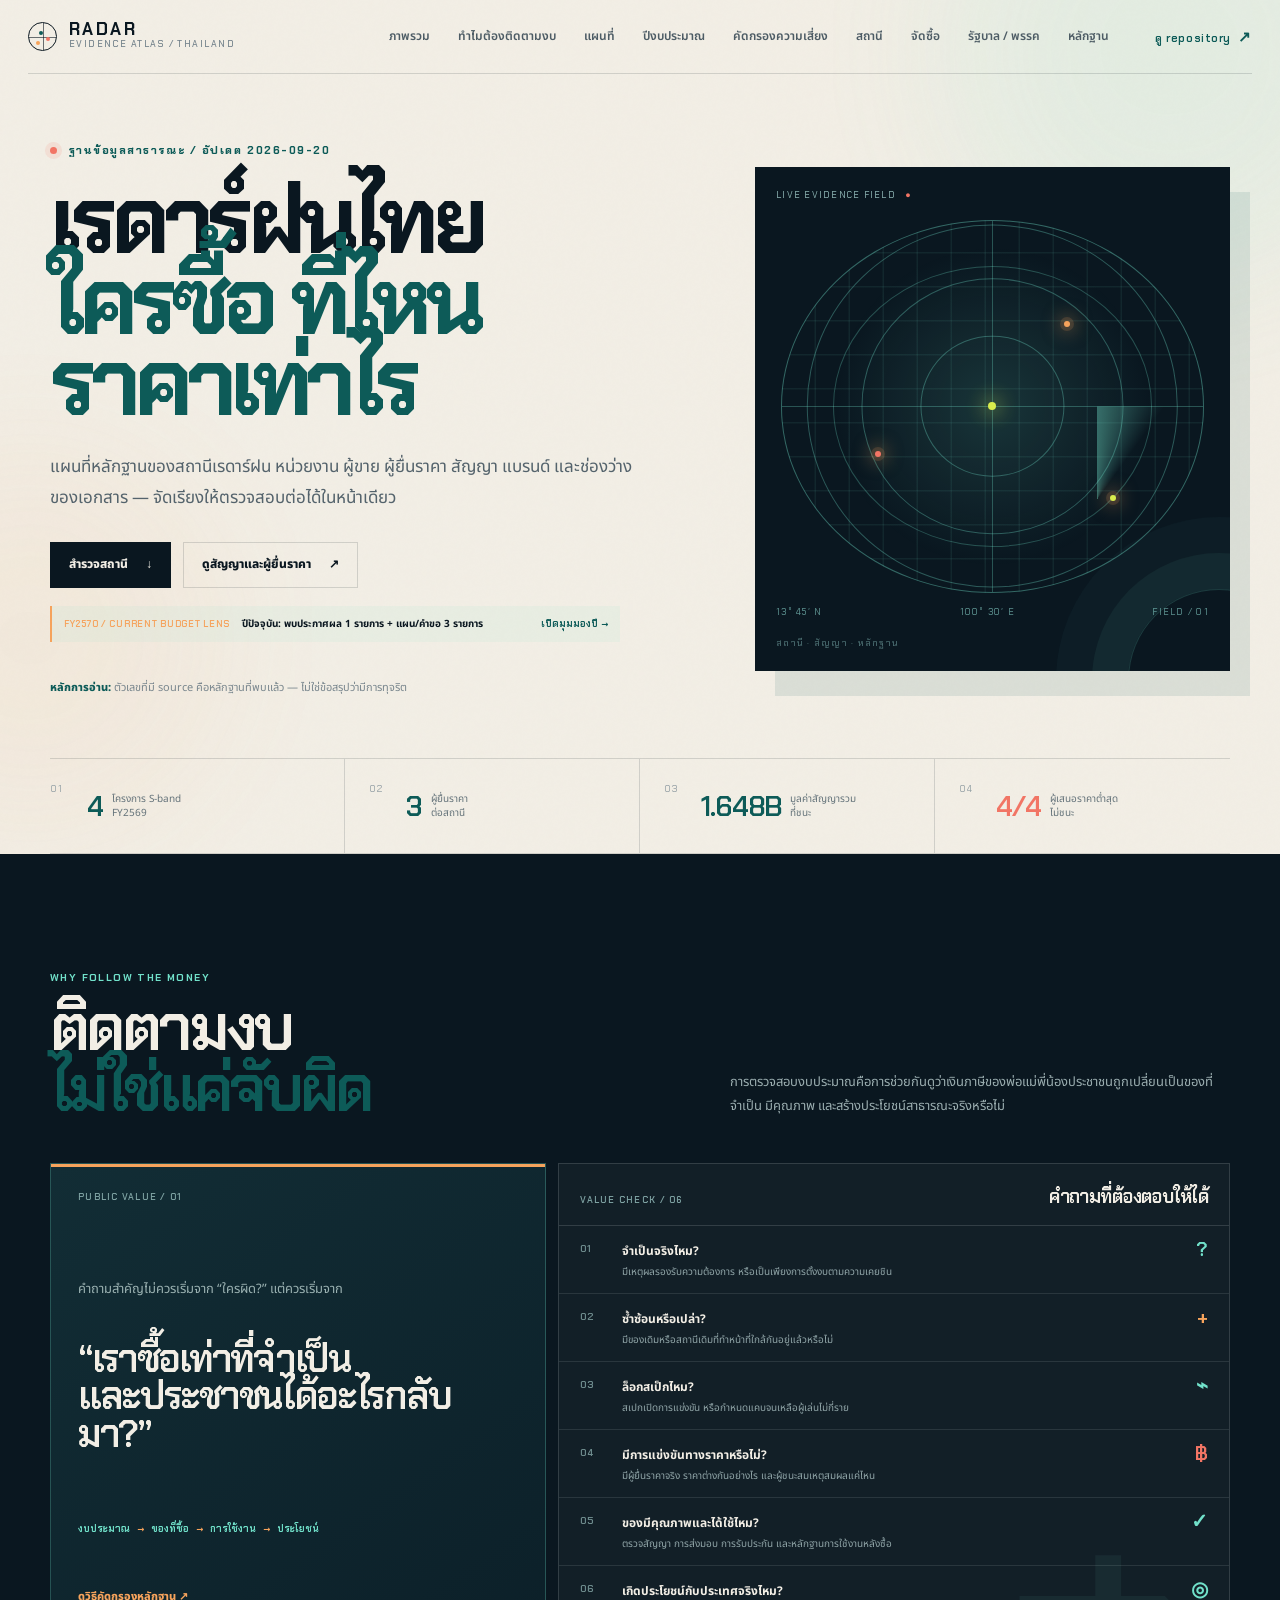
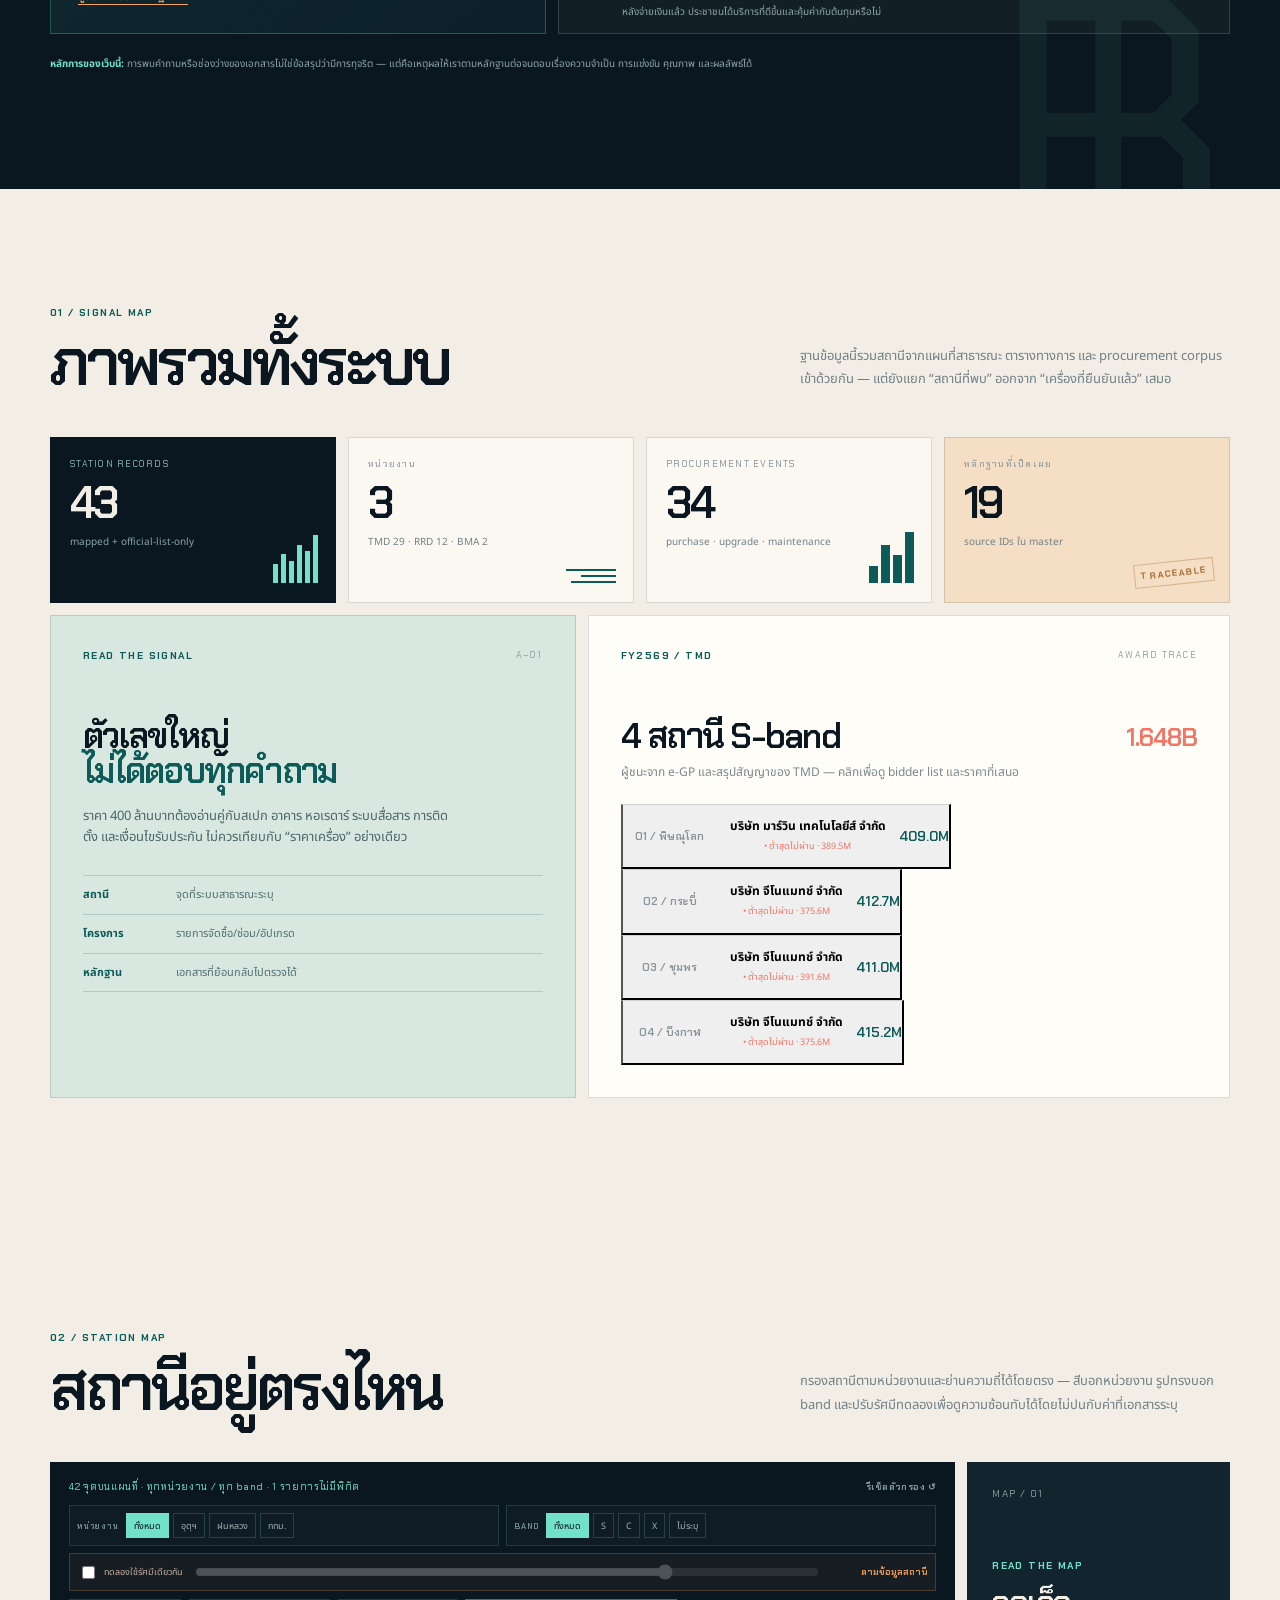
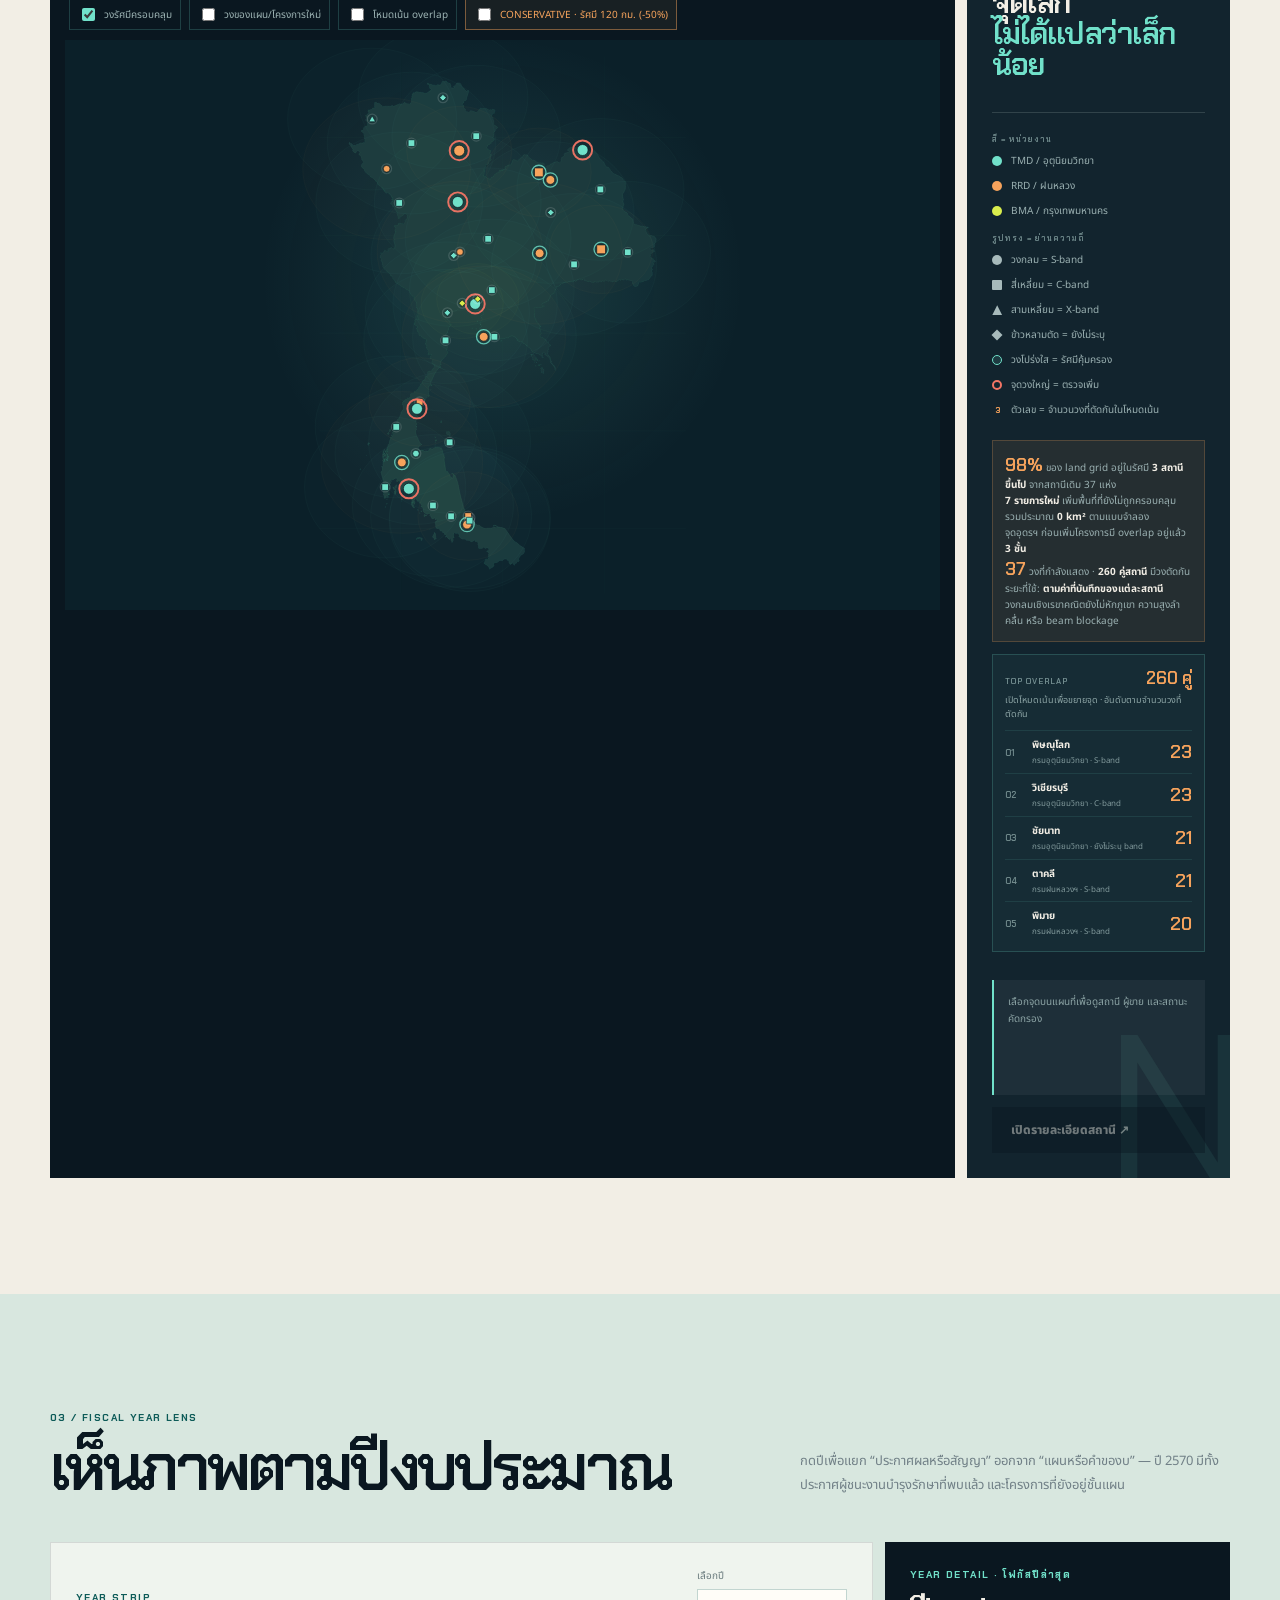
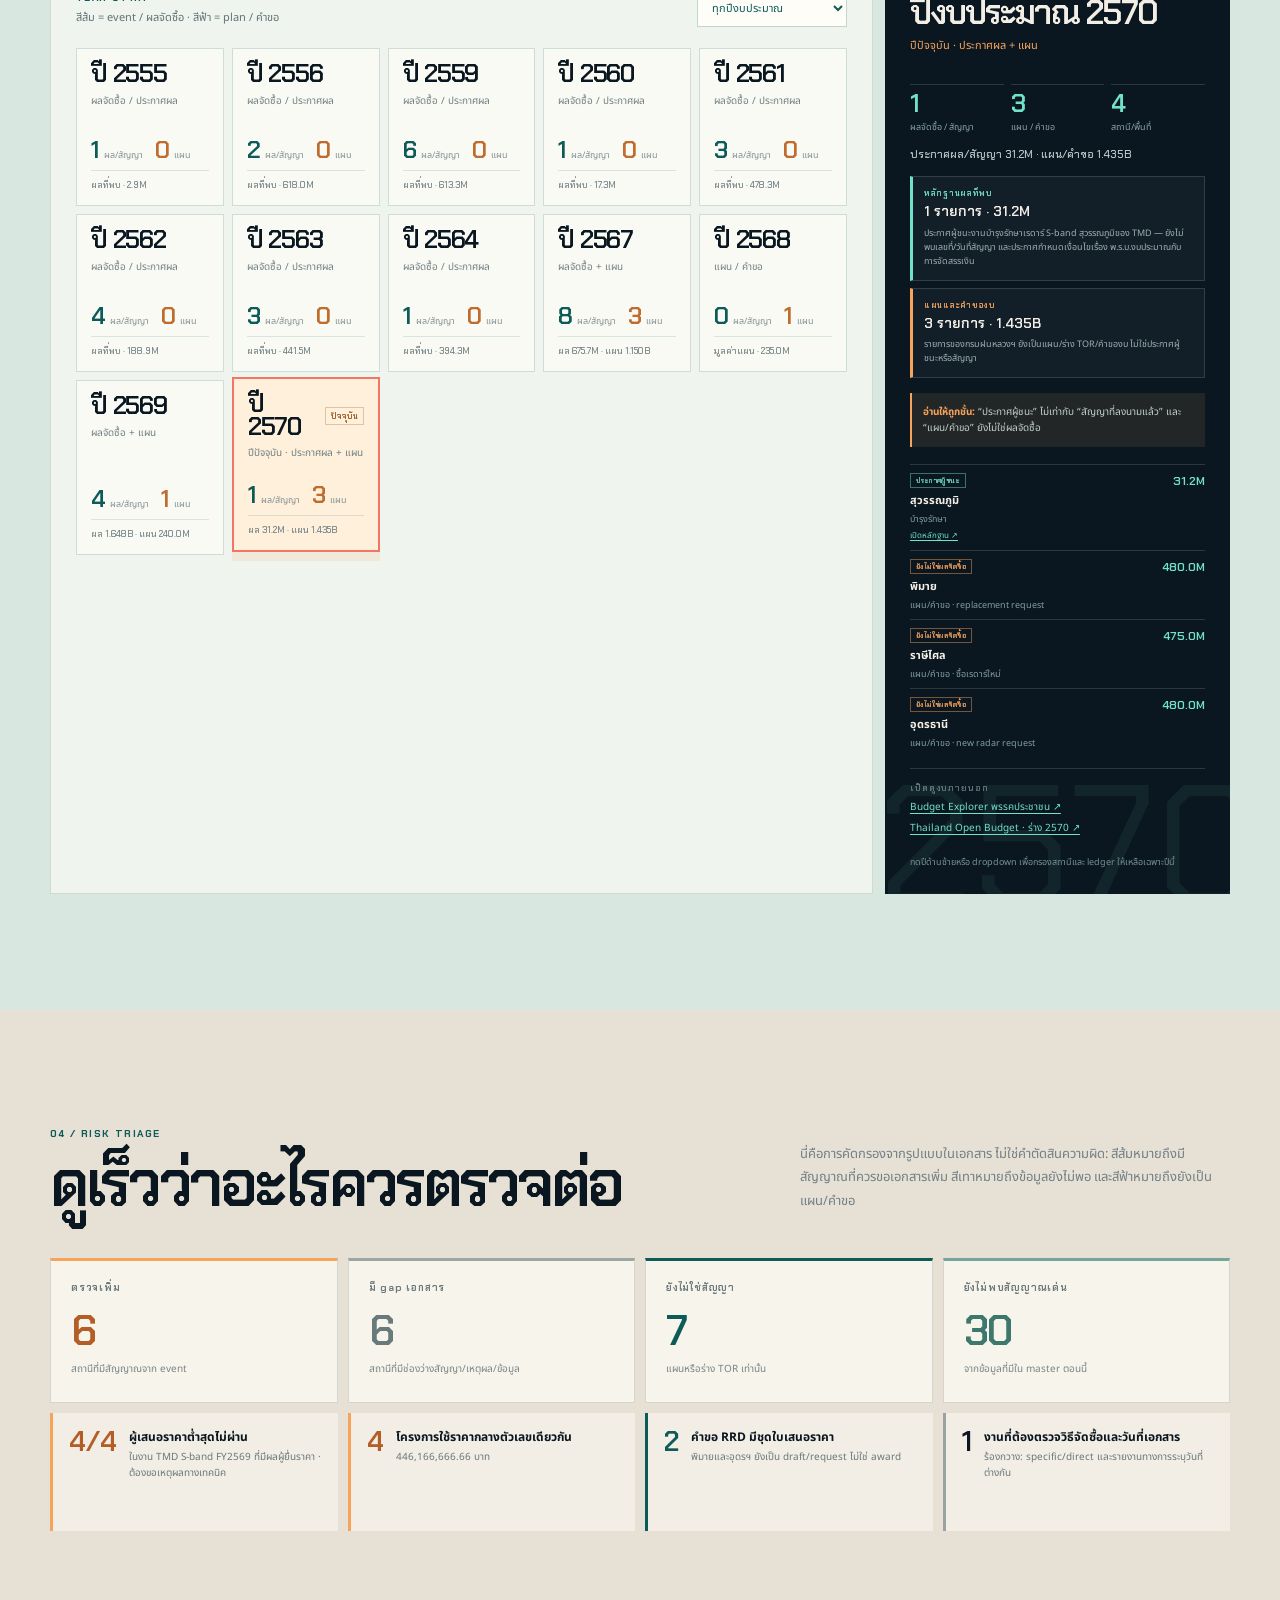
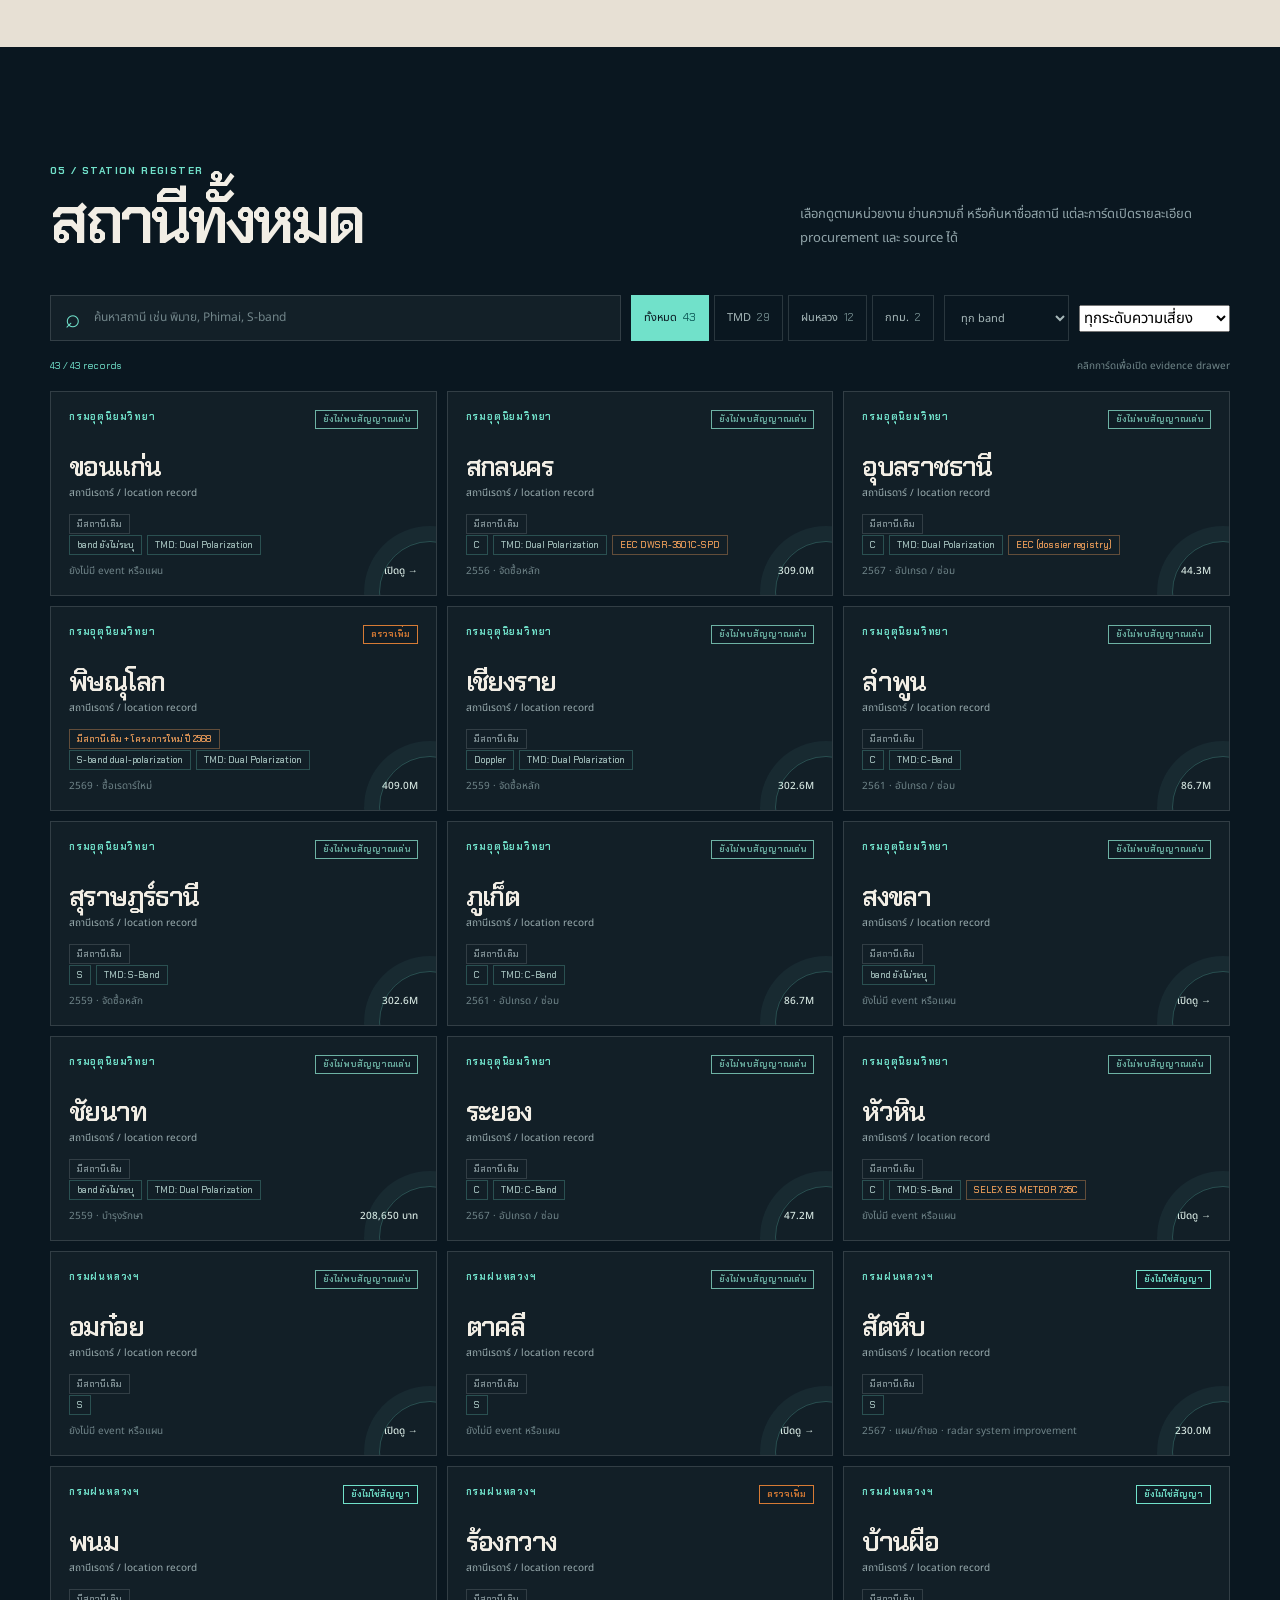
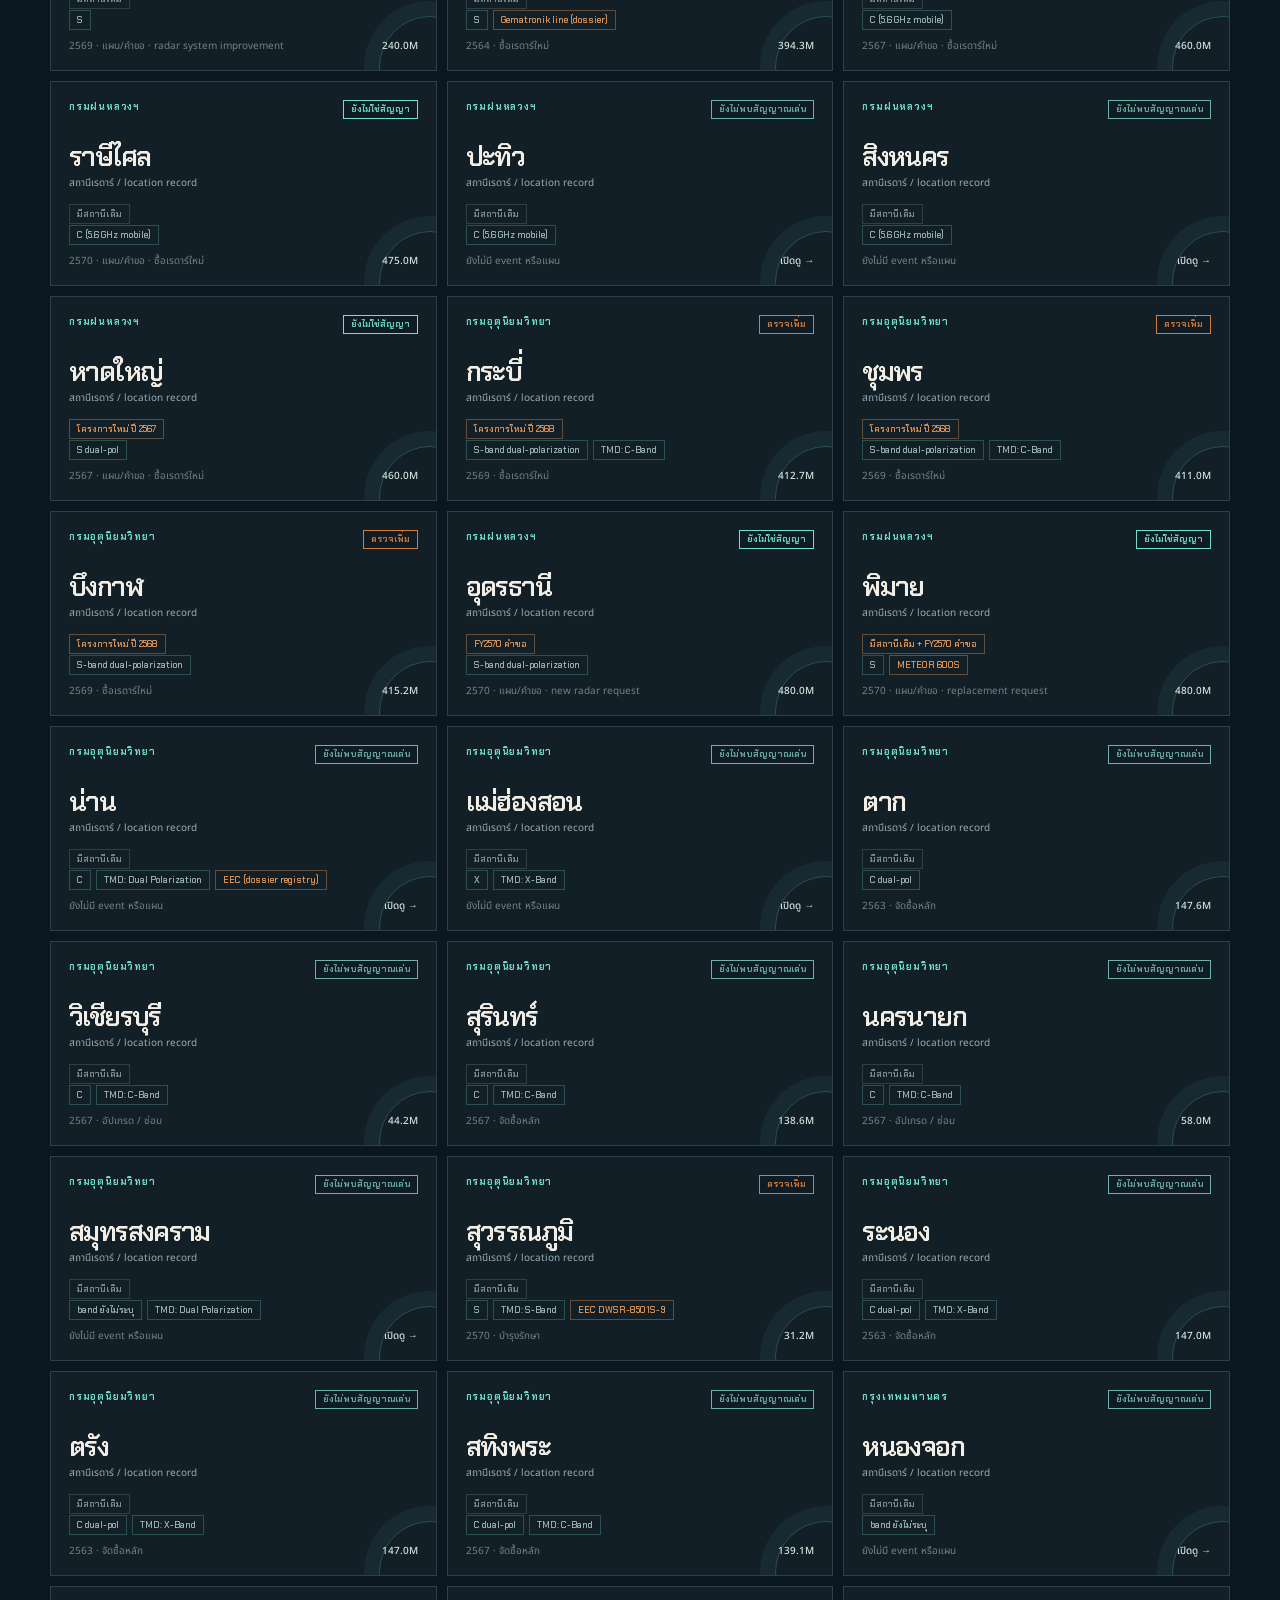
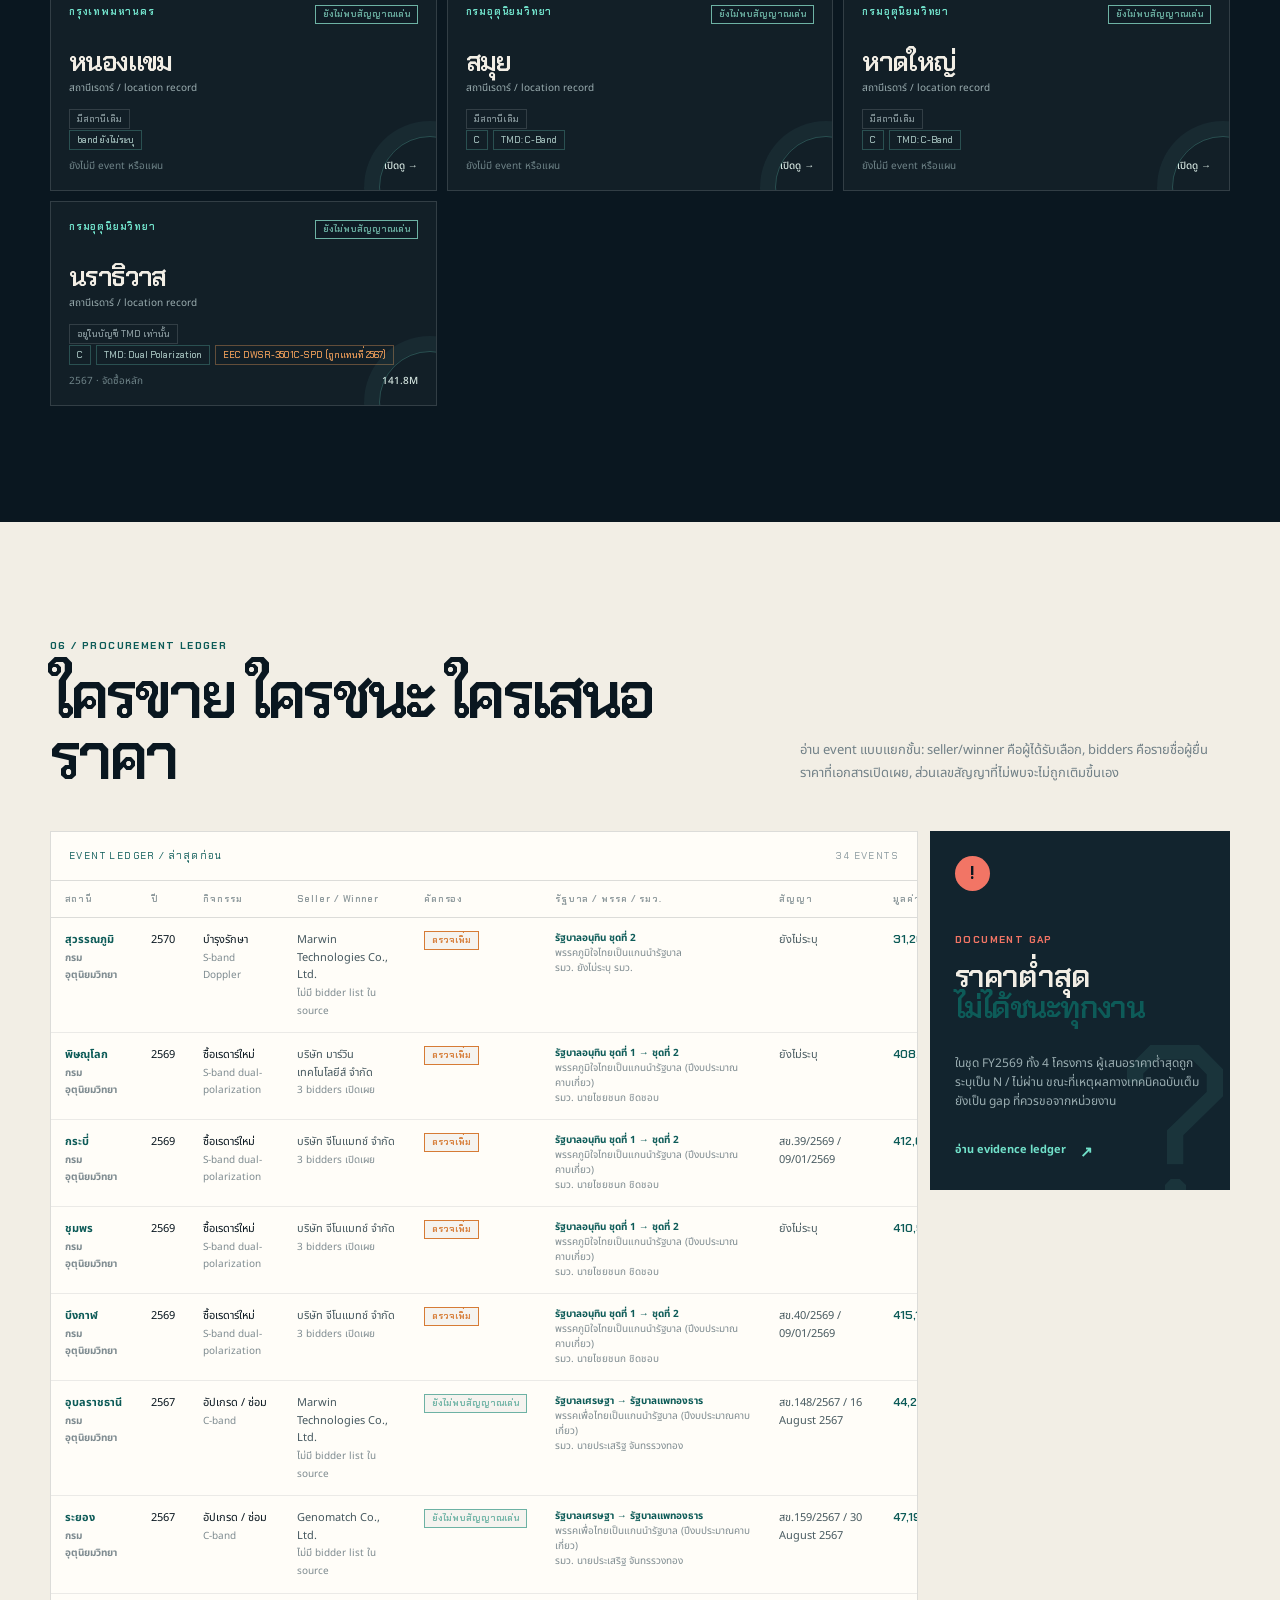
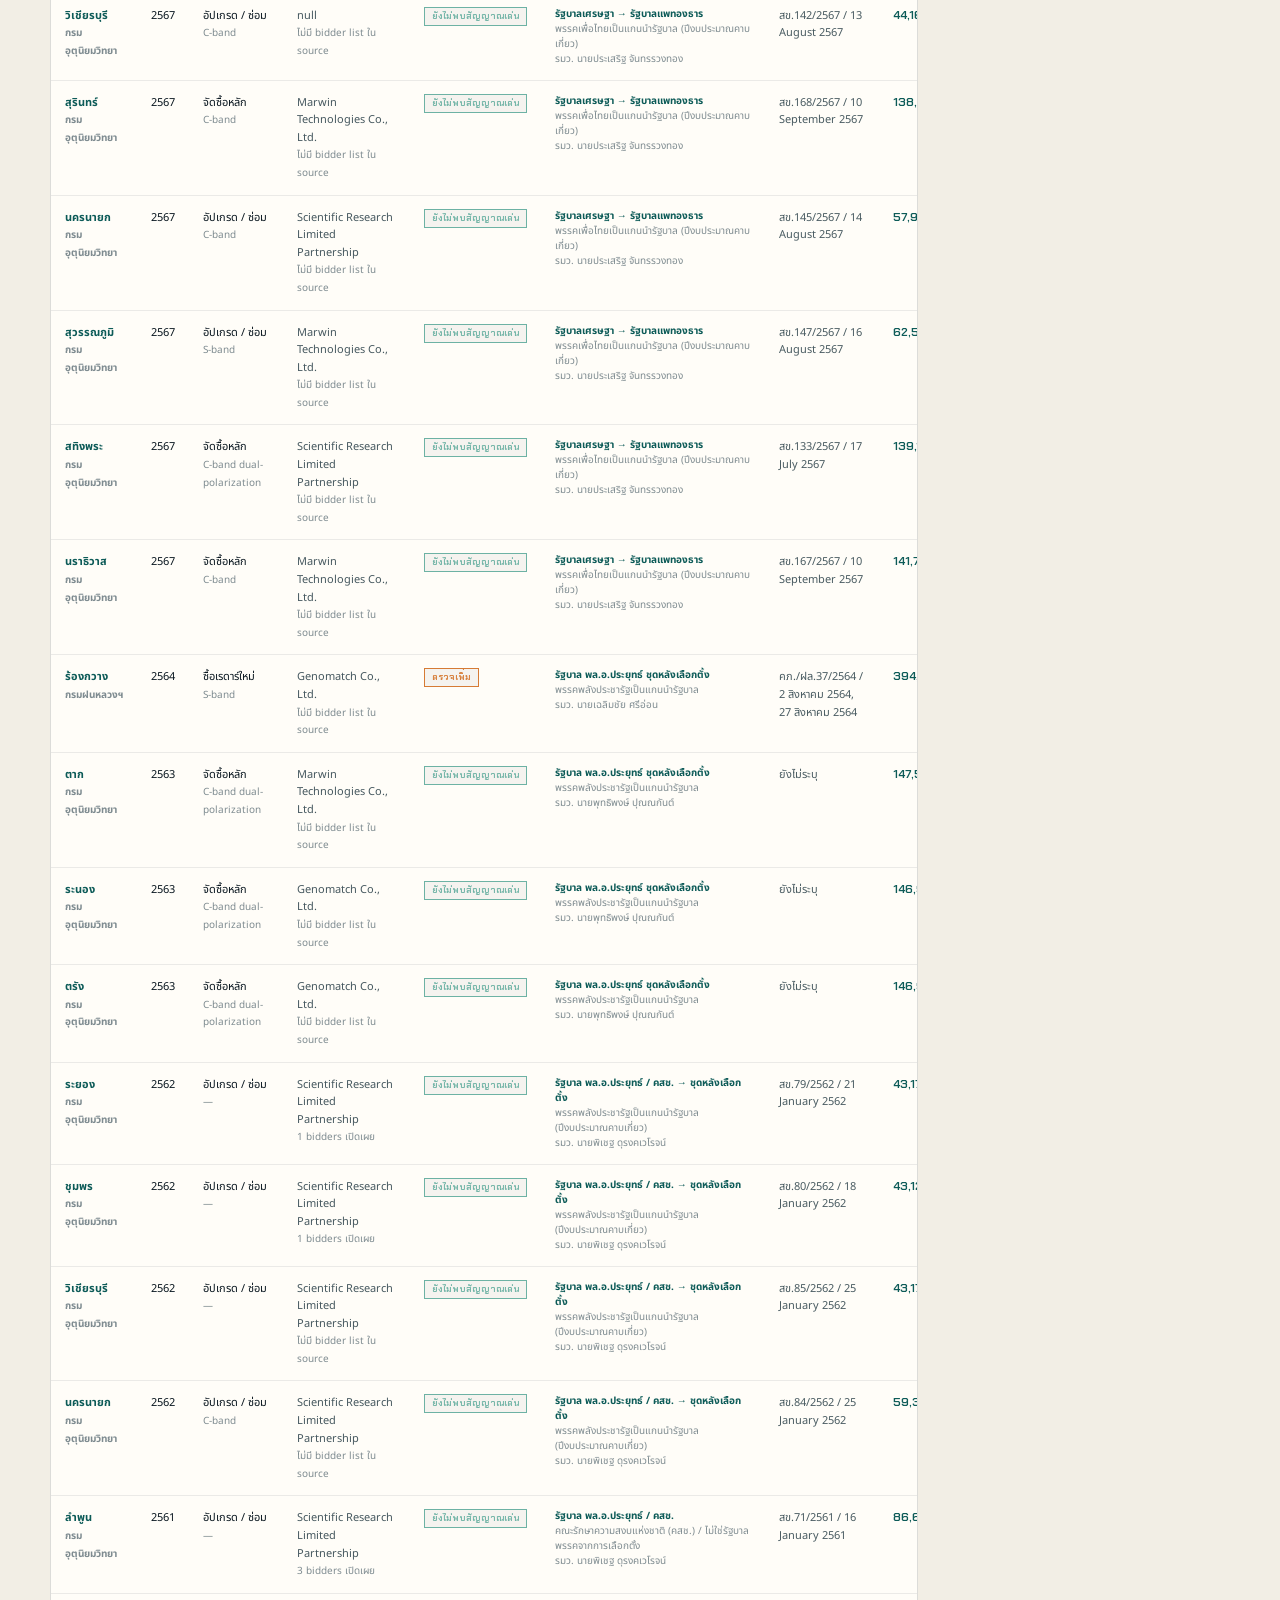
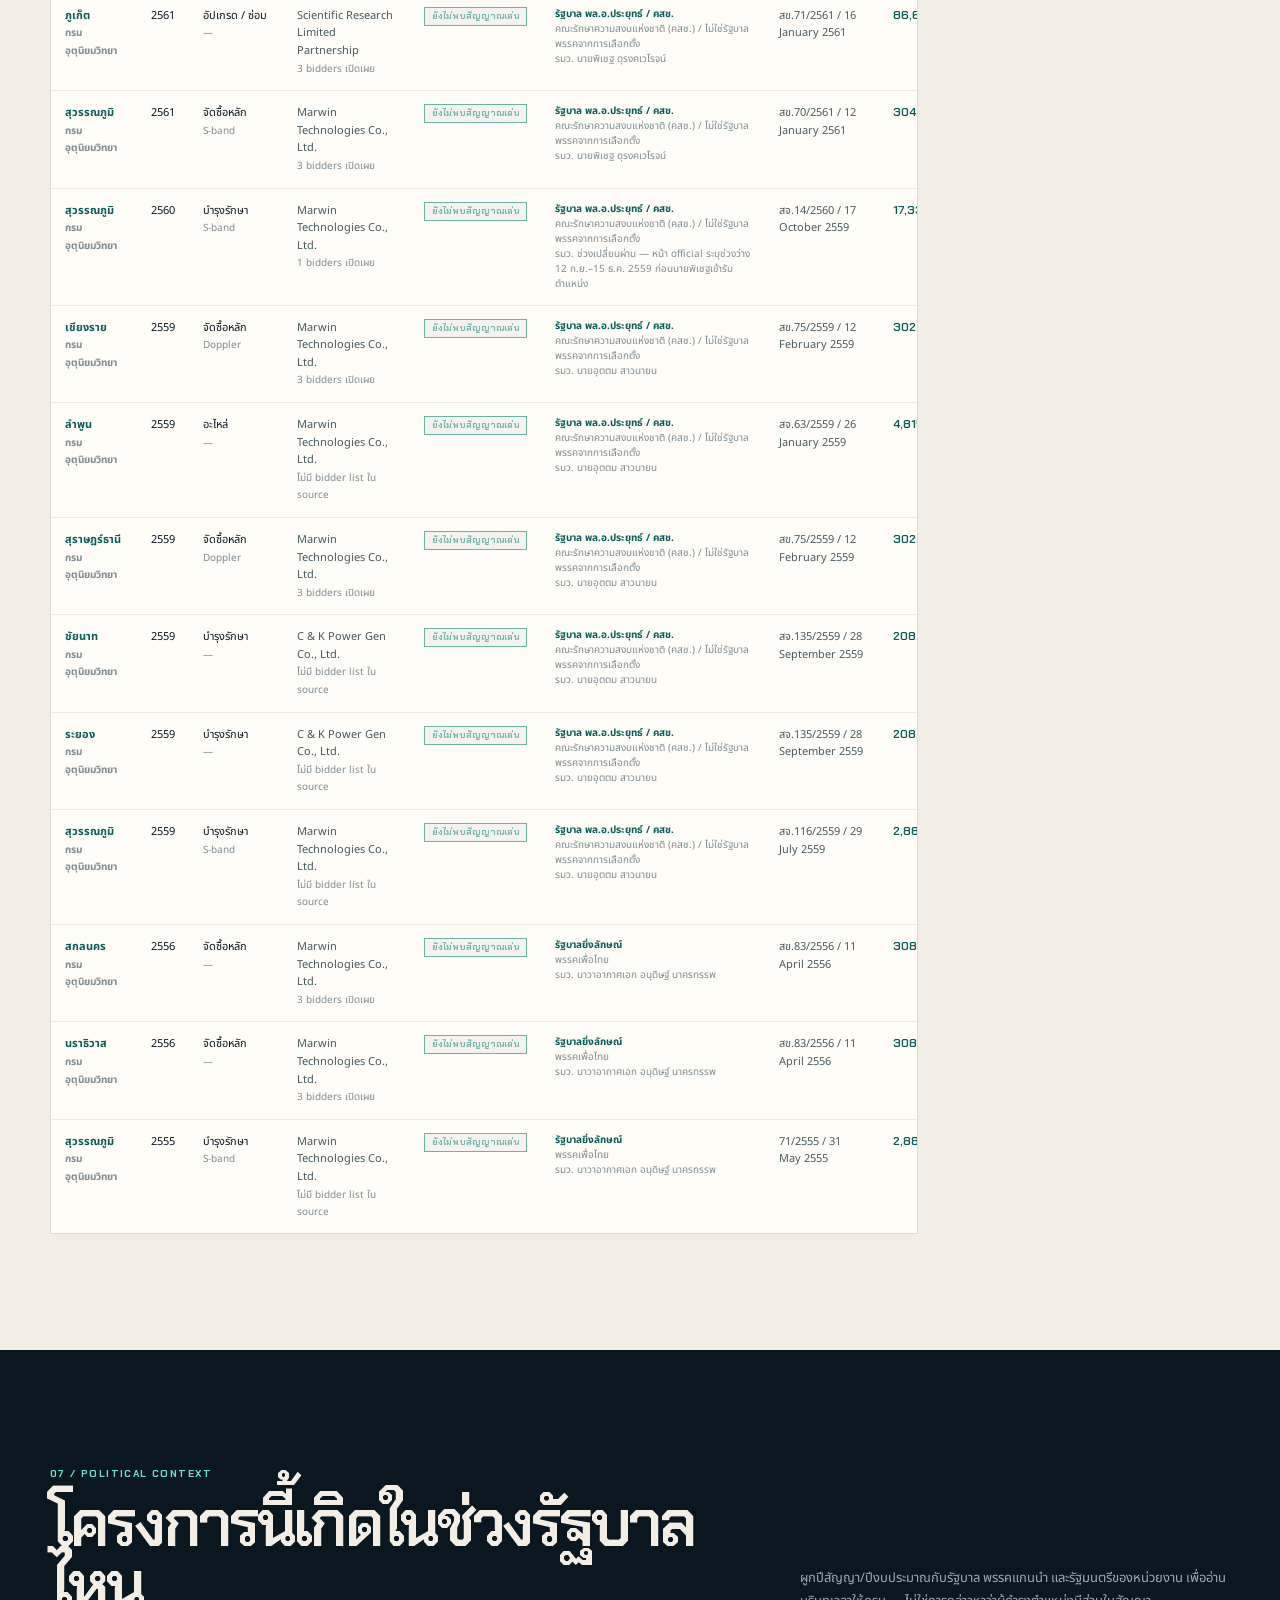
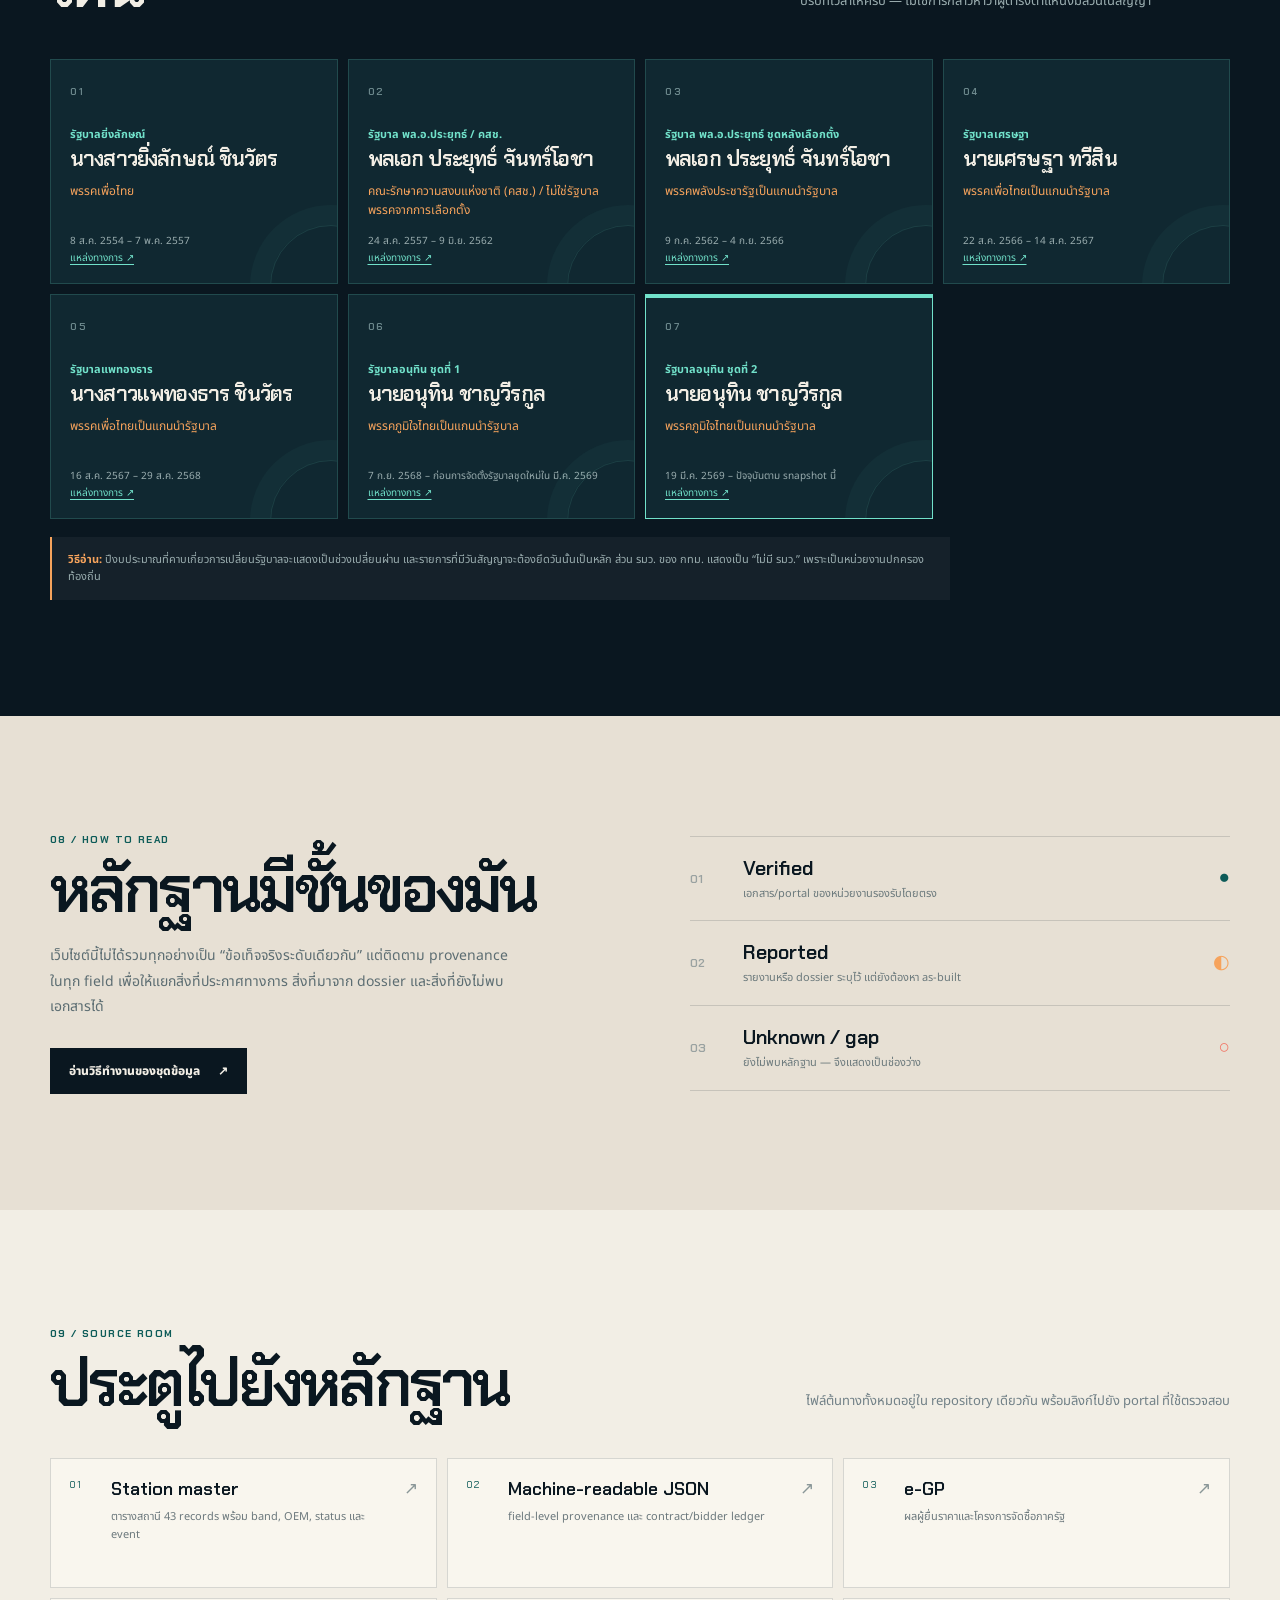
==== index.html @ 0278e56d "Explain the public value of budget oversight" ====
<!doctype html>
<html lang="th">
  <head>
    <meta charset="utf-8" />
    <meta name="viewport" content="width=device-width, initial-scale=1" />
    <meta name="theme-color" content="#08141d" />
    <meta name="description" content="Radar Evidence Atlas — ฐานข้อมูลสถานีเรดาร์ฝนของไทย แยกสถานี โครงการ ผู้ยื่นราคา ผู้ชนะ เลขสัญญา และแหล่งหลักฐาน" />
    <title>เรดาร์ฝนไทย / Evidence Atlas</title>
    <link rel="preconnect" href="https://fonts.googleapis.com" />
    <link rel="preconnect" href="https://fonts.gstatic.com" crossorigin />
    <link href="https://fonts.googleapis.com/css2?family=Chakra+Petch:wght@400;500;600;700&family=Noto+Sans+Thai:wght@400;500;600;700;800&display=swap" rel="stylesheet" />
    <link rel="stylesheet" href="site/style.css?v=why-budget-20260920-1" />
  </head>
  <body>
    <div class="ambient ambient-one" aria-hidden="true"></div>
    <div class="ambient ambient-two" aria-hidden="true"></div>
    <div class="grain" aria-hidden="true"></div>

    <header class="site-header">
      <a class="brand" href="#top" aria-label="กลับไปด้านบน">
        <span class="brand-mark" aria-hidden="true"><i></i><i></i><i></i></span>
        <span><b>RADAR</b><small>EVIDENCE ATLAS / THAILAND</small></span>
      </a>
      <nav class="main-nav" aria-label="เมนูหลัก">
        <a href="#overview">ภาพรวม</a>
        <a href="#why-budget">ทำไมต้องติดตามงบ</a>
        <a href="#map">แผนที่</a>
        <a href="#years">ปีงบประมาณ</a>
        <a href="#triage">คัดกรองความเสี่ยง</a>
        <a href="#stations">สถานี</a>
        <a href="#procurement">จัดซื้อ</a>
        <a href="#politics">รัฐบาล / พรรค</a>
        <a href="#sources">หลักฐาน</a>
      </nav>
      <a class="header-link" href="https://github.com/luengnat/radar" target="_blank" rel="noreferrer">ดู repository <span>↗</span></a>
    </header>

    <main id="top">
      <section class="hero shell">
        <div class="hero-copy reveal">
          <p class="kicker"><span class="pulse-dot"></span> ฐานข้อมูลสาธารณะ / อัปเดต <span id="generated-date">—</span></p>
          <h1>เรดาร์ฝนไทย<br /><em>ใครซื้อ ที่ไหน ราคาเท่าไร</em></h1>
          <p class="hero-lede">แผนที่หลักฐานของสถานีเรดาร์ฝน หน่วยงาน ผู้ขาย ผู้ยื่นราคา สัญญา แบรนด์ และช่องว่างของเอกสาร — จัดเรียงให้ตรวจสอบต่อได้ในหน้าเดียว</p>
          <div class="hero-actions">
            <a class="button button-primary" href="#stations">สำรวจสถานี <span>↓</span></a>
            <a class="button button-quiet" href="#procurement">ดูสัญญาและผู้ยื่นราคา <span>↗</span></a>
          </div>
          <a class="hero-current-year" href="#years"><span>FY2570 / CURRENT BUDGET LENS</span><b id="hero-current-year-title">ปีปัจจุบัน: พบประกาศผล + แผน/คำขอ</b><i>เปิดมุมมองปี →</i></a>
          <p class="hero-note"><span>หลักการอ่าน:</span> ตัวเลขที่มี source คือหลักฐานที่พบแล้ว — ไม่ใช่ข้อสรุปว่ามีการทุจริต</p>
        </div>

        <div class="hero-scope reveal" aria-label="ภาพจำลองจอเรดาร์">
          <div class="scope-label scope-label-top">LIVE EVIDENCE FIELD <span>●</span></div>
          <div class="scope">
            <div class="scope-crosshair"></div>
            <div class="scope-ring ring-1"></div>
            <div class="scope-ring ring-2"></div>
            <div class="scope-ring ring-3"></div>
            <div class="scope-sweep"></div>
            <div class="scope-blip blip-a"></div>
            <div class="scope-blip blip-b"></div>
            <div class="scope-blip blip-c"></div>
            <div class="scope-core"></div>
          </div>
          <div class="scope-meta"><span>13° 45′ N</span><span>100° 30′ E</span><span>FIELD / 01</span></div>
          <div class="scope-label scope-label-bottom">สถานี · สัญญา · หลักฐาน</div>
        </div>
      </section>

      <section class="signal-strip shell" aria-label="สัญญาณสำคัญ">
        <div class="signal-item"><span class="signal-index">01</span><strong>4</strong><span>โครงการ S-band<br />FY2569</span></div>
        <div class="signal-item"><span class="signal-index">02</span><strong>3</strong><span>ผู้ยื่นราคา<br />ต่อสถานี</span></div>
        <div class="signal-item"><span class="signal-index">03</span><strong>1.648B</strong><span>มูลค่าสัญญารวม<br />ที่ชนะ</span></div>
        <div class="signal-item signal-alert"><span class="signal-index">04</span><strong>4/4</strong><span>ผู้เสนอราคาต่ำสุด<br />ไม่ชนะ</span></div>
      </section>

      <section id="why-budget" class="section why-budget-section">
        <div class="shell">
          <div class="section-heading why-budget-heading reveal">
            <div><p class="eyebrow">WHY FOLLOW THE MONEY</p><h2>ติดตามงบ<br /><em>ไม่ใช่แค่จับผิด</em></h2></div>
            <p class="section-intro">การตรวจสอบงบประมาณคือการช่วยกันดูว่าเงินภาษีของพ่อแม่พี่น้องประชาชนถูกเปลี่ยนเป็นของที่จำเป็น มีคุณภาพ และสร้างประโยชน์สาธารณะจริงหรือไม่</p>
          </div>
          <div class="why-budget-grid">
            <article class="why-budget-statement reveal">
              <div class="why-budget-mark">PUBLIC VALUE / 01</div>
              <p>คำถามสำคัญไม่ควรเริ่มจาก “ใครผิด?” แต่ควรเริ่มจาก</p>
              <strong>“เราซื้อเท่าที่จำเป็น<br />และประชาชนได้อะไรกลับมา?”</strong>
              <div class="why-budget-route" aria-label="เส้นทางการตรวจสอบ"><span>งบประมาณ</span><i>→</i><span>ของที่ซื้อ</span><i>→</i><span>การใช้งาน</span><i>→</i><span>ประโยชน์</span></div>
              <a class="why-budget-link" href="#triage">ดูวิธีคัดกรองหลักฐาน ↗</a>
            </article>
            <div class="why-budget-checks reveal">
              <div class="why-budget-checks-head"><span>VALUE CHECK / 06</span><b>คำถามที่ต้องตอบให้ได้</b></div>
              <div class="why-budget-check"><i>01</i><div><b>จำเป็นจริงไหม?</b><p>มีเหตุผลรองรับความต้องการ หรือเป็นเพียงการตั้งงบตามความเคยชิน</p></div><span>?</span></div>
              <div class="why-budget-check"><i>02</i><div><b>ซ้ำซ้อนหรือเปล่า?</b><p>มีของเดิมหรือสถานีเดิมที่ทำหน้าที่ใกล้กันอยู่แล้วหรือไม่</p></div><span>+</span></div>
              <div class="why-budget-check"><i>03</i><div><b>ล็อกสเป็กไหม?</b><p>สเปกเปิดการแข่งขัน หรือกำหนดแคบจนเหลือผู้เล่นไม่กี่ราย</p></div><span>⌁</span></div>
              <div class="why-budget-check"><i>04</i><div><b>มีการแข่งขันทางราคาหรือไม่?</b><p>มีผู้ยื่นราคาจริง ราคาต่างกันอย่างไร และผู้ชนะสมเหตุสมผลแค่ไหน</p></div><span>฿</span></div>
              <div class="why-budget-check"><i>05</i><div><b>ของมีคุณภาพและได้ใช้ไหม?</b><p>ตรวจสัญญา การส่งมอบ การรับประกัน และหลักฐานการใช้งานหลังซื้อ</p></div><span>✓</span></div>
              <div class="why-budget-check"><i>06</i><div><b>เกิดประโยชน์กับประเทศจริงไหม?</b><p>หลังจ่ายเงินแล้ว ประชาชนได้บริการที่ดีขึ้นและคุ้มค่ากับต้นทุนหรือไม่</p></div><span>◎</span></div>
            </div>
          </div>
          <p class="why-budget-footnote"><strong>หลักการของเว็บนี้:</strong> การพบคำถามหรือช่องว่างของเอกสารไม่ใช่ข้อสรุปว่ามีการทุจริต — แต่คือเหตุผลให้เราตามหลักฐานต่อจนตอบเรื่องความจำเป็น การแข่งขัน คุณภาพ และผลลัพธ์ได้</p>
        </div>
      </section>

      <section id="overview" class="section shell">
        <div class="section-heading reveal">
          <div><p class="eyebrow">01 / SIGNAL MAP</p><h2>ภาพรวมทั้งระบบ</h2></div>
          <p class="section-intro">ฐานข้อมูลนี้รวมสถานีจากแผนที่สาธารณะ ตารางทางการ และ procurement corpus เข้าด้วยกัน — แต่ยังแยก “สถานีที่พบ” ออกจาก “เครื่องที่ยืนยันแล้ว” เสมอ</p>
        </div>
        <div class="stat-grid reveal" id="stat-grid">
          <article class="stat-card stat-card-accent"><span class="stat-label">station records</span><strong id="stat-stations">—</strong><small>mapped + official-list-only</small><div class="stat-spark"><i></i><i></i><i></i><i></i><i></i><i></i></div></article>
          <article class="stat-card"><span class="stat-label">หน่วยงาน</span><strong id="stat-agencies">—</strong><small id="stat-agency-detail">TMD / RRD / BMA</small><div class="stat-lines"><i></i><i></i><i></i></div></article>
          <article class="stat-card"><span class="stat-label">procurement events</span><strong id="stat-events">—</strong><small>purchase · upgrade · maintenance</small><div class="stat-bars"><i></i><i></i><i></i><i></i></div></article>
          <article class="stat-card stat-card-warm"><span class="stat-label">หลักฐานที่เปิดเผย</span><strong id="stat-sources">—</strong><small>source IDs ใน master</small><div class="stat-stamp">TRACEABLE</div></article>
        </div>

        <div class="overview-grid">
          <article class="brief-panel reveal">
            <div class="panel-top"><span class="eyebrow">READ THE SIGNAL</span><span class="panel-code">A–01</span></div>
            <h3>ตัวเลขใหญ่<br /><em>ไม่ได้ตอบทุกคำถาม</em></h3>
            <p>ราคา 400 ล้านบาทต้องอ่านคู่กับสเปก อาคาร หอเรดาร์ ระบบสื่อสาร การติดตั้ง และเงื่อนไขรับประกัน ไม่ควรเทียบกับ “ราคาเครื่อง” อย่างเดียว</p>
            <div class="brief-list">
              <div><b>สถานี</b><span>จุดที่ระบบสาธารณะระบุ</span></div>
              <div><b>โครงการ</b><span>รายการจัดซื้อ/ซ่อม/อัปเกรด</span></div>
              <div><b>หลักฐาน</b><span>เอกสารที่ย้อนกลับไปตรวจได้</span></div>
            </div>
          </article>
          <article class="award-panel reveal">
            <div class="panel-top"><span class="eyebrow">FY2569 / TMD</span><span class="panel-code">AWARD TRACE</span></div>
            <div class="award-head"><h3>4 สถานี S-band</h3><span class="award-total" id="award-total">—</span></div>
            <p class="muted">ผู้ชนะจาก e-GP และสรุปสัญญาของ TMD — คลิกเพื่อดู bidder list และราคาที่เสนอ</p>
            <div class="award-list" id="award-list"><div class="loading-line"></div><div class="loading-line short"></div><div class="loading-line"></div></div>
          </article>
        </div>
      </section>

      <section id="map" class="section map-section">
        <div class="shell">
          <div class="section-heading reveal">
            <div><p class="eyebrow">02 / STATION MAP</p><h2>สถานีอยู่ตรงไหน</h2></div>
            <p class="section-intro">กรองสถานีตามหน่วยงานและย่านความถี่ได้โดยตรง — สีบอกหน่วยงาน รูปทรงบอก band และปรับรัศมีทดลองเพื่อดูความซ้อนทับได้โดยไม่ปนกับค่าที่เอกสารระบุ</p>
          </div>
          <div class="map-layout">
            <div class="map-frame reveal">
              <div class="map-frame-head"><span id="map-count">กำลังวาดแผนที่…</span><button id="map-filter-reset" type="button">รีเซ็ตตัวกรอง ↺</button></div>
              <div class="map-filter-panel" aria-label="ตัวกรองแผนที่">
                <div class="map-filter-group" role="group" aria-label="กรองตามหน่วยงาน">
                  <span>หน่วยงาน</span>
                  <button class="active" type="button" data-map-agency="all" aria-pressed="true">ทั้งหมด</button>
                  <button type="button" data-map-agency="TMD" aria-pressed="false">อุตุฯ</button>
                  <button type="button" data-map-agency="RRD" aria-pressed="false">ฝนหลวง</button>
                  <button type="button" data-map-agency="BMA" aria-pressed="false">กทม.</button>
                </div>
                <div class="map-filter-group" role="group" aria-label="กรองตามย่านความถี่">
                  <span>Band</span>
                  <button class="active" type="button" data-map-band="all" aria-pressed="true">ทั้งหมด</button>
                  <button type="button" data-map-band="S" aria-pressed="false">S</button>
                  <button type="button" data-map-band="C" aria-pressed="false">C</button>
                  <button type="button" data-map-band="X" aria-pressed="false">X</button>
                  <button type="button" data-map-band="unknown" aria-pressed="false">ไม่ระบุ</button>
                </div>
                <div class="map-range-control">
                  <label class="map-range-switch"><input id="coverage-range-toggle" type="checkbox" /> ทดลองใช้รัศมีเดียวกัน</label>
                  <input id="coverage-range" type="range" min="50" max="300" step="10" value="240" disabled aria-label="กำหนดรัศมีครอบคลุมทดลอง หน่วยกิโลเมตร" />
                  <output id="coverage-range-value" for="coverage-range">ตามข้อมูลสถานี</output>
                </div>
              </div>
              <div class="map-controls" role="group" aria-label="ชั้นข้อมูลแผนที่">
                <label><input id="coverage-toggle" type="checkbox" checked /> วงรัศมีครอบคลุม</label>
                <label><input id="planned-coverage-toggle" type="checkbox" /> วงของแผน/โครงการใหม่</label>
                <label><input id="overlap-focus-toggle" type="checkbox" /> โหมดเน้น overlap</label>
                <label><input id="conservative-overlap-toggle" type="checkbox" /> CONSERVATIVE · รัศมี 120 กม. (-50%)</label>
              </div>
              <div id="station-map" class="station-map"><div class="empty-state">กำลังโหลดแผนที่…</div></div>
            </div>
            <aside class="map-aside reveal">
              <div class="map-aside-mark">MAP / 01</div>
              <p class="eyebrow">READ THE MAP</p>
              <h3>จุดเล็ก<br /><em>ไม่ได้แปลว่าเล็กน้อย</em></h3>
              <div class="map-legend">
                <p>สี = หน่วยงาน</p>
                <div><i class="legend-dot legend-tmd"></i><span>TMD / อุตุนิยมวิทยา</span></div>
                <div><i class="legend-dot legend-rrd"></i><span>RRD / ฝนหลวง</span></div>
                <div><i class="legend-dot legend-bma"></i><span>BMA / กรุงเทพมหานคร</span></div>
                <p>รูปทรง = ย่านความถี่</p>
                <div><i class="legend-band legend-band-s"></i><span>วงกลม = S-band</span></div>
                <div><i class="legend-band legend-band-c"></i><span>สี่เหลี่ยม = C-band</span></div>
                <div><i class="legend-band legend-band-x"></i><span>สามเหลี่ยม = X-band</span></div>
                <div><i class="legend-band legend-band-unknown"></i><span>ข้าวหลามตัด = ยังไม่ระบุ</span></div>
                <div><i class="legend-ring legend-coverage"></i><span>วงโปร่งใส = รัศมีคุ้มครอง</span></div>
                <div><i class="legend-ring legend-review"></i><span>จุดวงใหญ่ = ตรวจเพิ่ม</span></div>
                <div><i class="legend-overlap-count">3</i><span>ตัวเลข = จำนวนวงที่ตัดกันในโหมดเน้น</span></div>
              </div>
              <div id="coverage-brief" class="coverage-brief"><p>กำลังอ่านผล overlap…</p></div>
              <div id="overlap-ranking" class="overlap-ranking"><p>กำลังจัดอันดับสถานีที่วงตัดกัน…</p></div>
              <div id="map-selected" class="map-selected"><p>เลือกจุดบนแผนที่เพื่อดูสถานี ผู้ขาย และสถานะคัดกรอง</p></div>
              <button id="map-open-station" class="button button-dark" type="button" disabled>เปิดรายละเอียดสถานี ↗</button>
            </aside>
          </div>
        </div>
      </section>

      <section id="years" class="section year-section">
        <div class="shell">
          <div class="section-heading reveal">
            <div><p class="eyebrow">03 / FISCAL YEAR LENS</p><h2>เห็นภาพตามปีงบประมาณ</h2></div>
            <p class="section-intro">กดปีเพื่อแยก “ประกาศผลหรือสัญญา” ออกจาก “แผนหรือคำของบ” — ปี 2570 มีทั้งประกาศผู้ชนะงานบำรุงรักษาที่พบแล้ว และโครงการที่ยังอยู่ชั้นแผน</p>
          </div>
          <div class="year-layout">
            <div class="year-main reveal">
              <div class="year-toolbar">
                <div><span class="eyebrow">YEAR STRIP</span><p>สีส้ม = event / ผลจัดซื้อ · สีฟ้า = plan / คำขอ</p></div>
                <label class="year-select-label">เลือกปี
                  <select id="year-filter" aria-label="กรองปีงบประมาณ"><option value="all">ทุกปีงบประมาณ</option></select>
                </label>
              </div>
              <div id="year-strip" class="year-strip" role="list" aria-label="ปีงบประมาณ"><div class="empty-state">กำลังสรุปปีงบประมาณ…</div></div>
            </div>
            <aside id="year-detail" class="year-detail reveal"><p class="eyebrow">YEAR DETAIL</p><h3>กำลังโหลด…</h3></aside>
          </div>
        </div>
      </section>

      <section id="triage" class="section triage-section">
        <div class="shell">
          <div class="section-heading reveal">
            <div><p class="eyebrow">04 / RISK TRIAGE</p><h2>ดูเร็วว่าอะไรควรตรวจต่อ</h2></div>
            <p class="section-intro">นี่คือการคัดกรองจากรูปแบบในเอกสาร ไม่ใช่คำตัดสินความผิด: สีส้มหมายถึงมีสัญญาณที่ควรขอเอกสารเพิ่ม สีเทาหมายถึงข้อมูลยังไม่พอ และสีฟ้าหมายถึงยังเป็นแผน/คำขอ</p>
          </div>
          <div class="risk-summary-grid reveal">
            <article class="risk-summary-card risk-summary-review"><span>ตรวจเพิ่ม</span><strong id="risk-review-count">—</strong><small>สถานีที่มีสัญญาณจาก event</small></article>
            <article class="risk-summary-card risk-summary-gap"><span>มี gap เอกสาร</span><strong id="risk-gap-count">—</strong><small>สถานีที่มีช่องว่างสัญญา/เหตุผล/ข้อมูล</small></article>
            <article class="risk-summary-card risk-summary-planned"><span>ยังไม่ใช่สัญญา</span><strong id="risk-planned-count">—</strong><small>แผนหรือร่าง TOR เท่านั้น</small></article>
            <article class="risk-summary-card risk-summary-clear"><span>ยังไม่พบสัญญาณเด่น</span><strong id="risk-clear-count">—</strong><small>จากข้อมูลที่มีใน master ตอนนี้</small></article>
          </div>
          <div class="risk-signals reveal" id="risk-signals"><div class="loading-line"></div></div>
        </div>
      </section>

      <section id="stations" class="section section-dark">
        <div class="shell">
          <div class="section-heading reveal">
            <div><p class="eyebrow">05 / STATION REGISTER</p><h2>สถานีทั้งหมด</h2></div>
            <p class="section-intro">เลือกดูตามหน่วยงาน ย่านความถี่ หรือค้นหาชื่อสถานี แต่ละการ์ดเปิดรายละเอียด procurement และ source ได้</p>
          </div>
          <div class="station-toolbar reveal">
            <label class="search-box"><span aria-hidden="true">⌕</span><input id="station-search" type="search" placeholder="ค้นหาสถานี เช่น พิมาย, Phimai, S-band" /></label>
            <div class="filter-tabs" role="group" aria-label="กรองหน่วยงาน">
              <button class="filter-button active" data-filter-agency="all">ทั้งหมด <span id="filter-all-count">—</span></button>
              <button class="filter-button" data-filter-agency="TMD">TMD <span id="filter-tmd-count">—</span></button>
              <button class="filter-button" data-filter-agency="RRD">ฝนหลวง <span id="filter-rrd-count">—</span></button>
              <button class="filter-button" data-filter-agency="BMA">กทม. <span id="filter-bma-count">—</span></button>
            </div>
            <select id="band-filter" aria-label="กรองย่านความถี่">
              <option value="all">ทุก band</option>
              <option value="S">S-band</option>
              <option value="C">C-band</option>
              <option value="X">X-band</option>
              <option value="unknown">ยังไม่ระบุ</option>
            </select>
            <select id="risk-filter" aria-label="กรองระดับการคัดกรอง">
              <option value="all">ทุกระดับความเสี่ยง</option>
              <option value="review">ตรวจเพิ่ม</option>
              <option value="gap">เอกสารไม่พอ</option>
              <option value="planned">ยังไม่ใช่สัญญา</option>
              <option value="clear">ยังไม่พบสัญญาณเด่น</option>
            </select>
          </div>
          <div class="station-result-meta"><span id="station-result-count">กำลังอ่านข้อมูล…</span><span>คลิกการ์ดเพื่อเปิด evidence drawer</span></div>
          <div class="station-grid" id="station-grid" aria-live="polite"><div class="empty-state">กำลังโหลด station master…</div></div>
        </div>
      </section>

      <section id="procurement" class="section shell">
        <div class="section-heading reveal">
          <div><p class="eyebrow">06 / PROCUREMENT LEDGER</p><h2>ใครขาย ใครชนะ ใครเสนอราคา</h2></div>
          <p class="section-intro">อ่าน event แบบแยกชั้น: seller/winner คือผู้ได้รับเลือก, bidders คือรายชื่อผู้ยื่นราคาที่เอกสารเปิดเผย, ส่วนเลขสัญญาที่ไม่พบจะไม่ถูกเติมขึ้นเอง</p>
        </div>
        <div class="procurement-layout">
          <div class="procurement-main reveal">
            <div class="ledger-head"><span>EVENT LEDGER / ล่าสุดก่อน</span><span id="ledger-count">—</span></div>
            <div class="ledger-table-wrap">
              <table class="ledger-table">
                <thead><tr><th>สถานี</th><th>ปี</th><th>กิจกรรม</th><th>Seller / Winner</th><th>คัดกรอง</th><th>รัฐบาล / พรรค / รมว.</th><th>สัญญา</th><th>มูลค่า</th></tr></thead>
                <tbody id="ledger-body"><tr><td colspan="8" class="table-loading">กำลังโหลด…</td></tr></tbody>
              </table>
            </div>
          </div>
          <aside class="procurement-aside reveal">
            <div class="aside-mark">!</div>
            <p class="eyebrow">DOCUMENT GAP</p>
            <h3>ราคาต่ำสุด<br /><em>ไม่ได้ชนะทุกงาน</em></h3>
            <p>ในชุด FY2569 ทั้ง 4 โครงการ ผู้เสนอราคาต่ำสุดถูกระบุเป็น N / ไม่ผ่าน ขณะที่เหตุผลทางเทคนิคฉบับเต็มยังเป็น gap ที่ควรขอจากหน่วยงาน</p>
            <a class="text-link" href="evidence-ledger.md">อ่าน evidence ledger <span>↗</span></a>
          </aside>
        </div>
      </section>

      <section id="politics" class="section political-section">
        <div class="shell">
          <div class="section-heading reveal">
            <div><p class="eyebrow">07 / POLITICAL CONTEXT</p><h2>โครงการนี้เกิดในช่วงรัฐบาลไหน</h2></div>
            <p class="section-intro">ผูกปีสัญญา/ปีงบประมาณกับรัฐบาล พรรคแกนนำ และรัฐมนตรีของหน่วยงาน เพื่ออ่านบริบทเวลาให้ครบ — ไม่ใช่การกล่าวหาว่าผู้ดำรงตำแหน่งมีส่วนในสัญญา</p>
          </div>
          <div id="government-timeline" class="government-timeline"><div class="loading-line"></div></div>
          <p class="political-note"><strong>วิธีอ่าน:</strong> ปีงบประมาณที่คาบเกี่ยวการเปลี่ยนรัฐบาลจะแสดงเป็นช่วงเปลี่ยนผ่าน และรายการที่มีวันสัญญาจะต้องยึดวันนั้นเป็นหลัก ส่วน รมว. ของ กทม. แสดงเป็น “ไม่มี รมว.” เพราะเป็นหน่วยงานปกครองท้องถิ่น</p>
        </div>
      </section>

      <section id="method" class="section section-paper">
        <div class="shell method-grid">
          <div class="method-copy reveal"><p class="eyebrow">08 / HOW TO READ</p><h2>หลักฐานมีชั้นของมัน</h2><p>เว็บไซต์นี้ไม่ได้รวมทุกอย่างเป็น “ข้อเท็จจริงระดับเดียวกัน” แต่ติดตาม provenance ในทุก field เพื่อให้แยกสิ่งที่ประกาศทางการ สิ่งที่มาจาก dossier และสิ่งที่ยังไม่พบเอกสารได้</p><a class="button button-dark" href="README.md">อ่านวิธีทำงานของชุดข้อมูล <span>↗</span></a></div>
          <div class="method-stack reveal">
            <div class="method-step"><span>01</span><div><b>Verified</b><p>เอกสาร/portal ของหน่วยงานรองรับโดยตรง</p></div><i>●</i></div>
            <div class="method-step"><span>02</span><div><b>Reported</b><p>รายงานหรือ dossier ระบุไว้ แต่ยังต้องหา as-built</p></div><i>◐</i></div>
            <div class="method-step"><span>03</span><div><b>Unknown / gap</b><p>ยังไม่พบหลักฐาน — จึงแสดงเป็นช่องว่าง</p></div><i>○</i></div>
          </div>
        </div>
      </section>

      <section id="sources" class="section shell sources-section">
        <div class="section-heading reveal"><div><p class="eyebrow">09 / SOURCE ROOM</p><h2>ประตูไปยังหลักฐาน</h2></div><p class="section-intro">ไฟล์ต้นทางทั้งหมดอยู่ใน repository เดียวกัน พร้อมลิงก์ไปยัง portal ที่ใช้ตรวจสอบ</p></div>
        <div class="source-grid reveal">
          <a class="source-card" href="station_master.md"><span class="source-number">01</span><div><b>Station master</b><p>ตารางสถานี 43 records พร้อม band, OEM, status และ event</p></div><span class="source-arrow">↗</span></a>
          <a class="source-card" href="data/radar_station_master.json"><span class="source-number">02</span><div><b>Machine-readable JSON</b><p>field-level provenance และ contract/bidder ledger</p></div><span class="source-arrow">↗</span></a>
          <a class="source-card" href="https://www.gprocurement.go.th/" target="_blank" rel="noreferrer"><span class="source-number">03</span><div><b>e-GP</b><p>ผลผู้ยื่นราคาและโครงการจัดซื้อภาครัฐ</p></div><span class="source-arrow">↗</span></a>
          <a class="source-card" href="https://pbo-mcp.thaith.ai/manual" target="_blank" rel="noreferrer"><span class="source-number">04</span><div><b>PBO / GFMIS</b><p>คู่มือและทางเข้าข้อมูลงบประมาณเบิกจ่าย</p></div><span class="source-arrow">↗</span></a>
          <a class="source-card" href="https://weather.tmd.go.th/" target="_blank" rel="noreferrer"><span class="source-number">05</span><div><b>TMD weather radar</b><p>บริการภาพเรดาร์และ roster สาธารณะ</p></div><span class="source-arrow">↗</span></a>
          <a class="source-card" href="https://www.royalrain.go.th/" target="_blank" rel="noreferrer"><span class="source-number">06</span><div><b>Royal Rainmaking</b><p>สถานี CAPPI และเอกสารโครงการฝนหลวง</p></div><span class="source-arrow">↗</span></a>
          <a class="source-card" href="data/political_context_2026-09-19.json"><span class="source-number">07</span><div><b>Political context</b><p>รัฐบาล พรรค นายกฯ และ รมว. พร้อมที่มา</p></div><span class="source-arrow">↗</span></a>
          <a class="source-card source-card-budget" href="http://budget-explorer.peoplesparty.or.th/" target="_blank" rel="noreferrer"><span class="source-number">08</span><div><b>Budget Explorer</b><p>สำรวจหมวดงบประมาณและปี 2570 จากภายนอก</p></div><span class="source-arrow">↗</span></a>
          <a class="source-card source-card-budget" href="https://openbudget.wevis.info/?budget_source=2570-draft-1" target="_blank" rel="noreferrer"><span class="source-number">09</span><div><b>Thailand Open Budget</b><p>ร่างงบประมาณ 2570 และโครงสร้างรายการงบ</p></div><span class="source-arrow">↗</span></a>
        </div>
      </section>
    </main>

    <footer class="site-footer shell"><span>RADAR / EVIDENCE ATLAS</span><span>สร้างจากข้อมูลใน repository · <a href="README.md">อ่าน methodology</a></span><span>TH / 2026</span></footer>

    <dialog id="station-dialog" class="station-dialog">
      <button class="dialog-close" id="dialog-close" aria-label="ปิดรายละเอียด">×</button>
      <div id="dialog-content"></div>
    </dialog>

    <script src="site/app.js?v=conservative-20260920-1" type="module"></script>
  </body>
</html>
---- site/style.css ----
:root {
  --ink: #0a1720;
  --ink-2: #12242e;
  --paper: #f2eee5;
  --paper-2: #e7e0d4;
  --white: #fffdf8;
  --teal: #71e1ca;
  --teal-dark: #0d5b58;
  --acid: #d9ed4d;
  --orange: #f6a35c;
  --red: #f27565;
  --muted: #71808a;
  --line: rgba(10, 23, 32, .14);
  --dark-line: rgba(224, 241, 235, .15);
  --display: "Chakra Petch", "Noto Sans Thai", sans-serif;
  --body: "Noto Sans Thai", sans-serif;
  --shadow: 0 20px 60px rgba(8, 20, 29, .12);
}

* { box-sizing: border-box; }
html { scroll-behavior: smooth; }
body {
  margin: 0;
  color: var(--ink);
  background: var(--paper);
  font-family: var(--body);
  font-size: 15px;
  line-height: 1.6;
  overflow-x: hidden;
}
a { color: inherit; text-decoration: none; }
button, input, select { font: inherit; }
button { cursor: pointer; }
.shell { width: min(1180px, calc(100% - 56px)); margin: 0 auto; }
.ambient { position: fixed; z-index: -3; pointer-events: none; filter: blur(70px); opacity: .42; border-radius: 999px; }
.ambient-one { width: 460px; height: 460px; top: -180px; right: -120px; background: rgba(113, 225, 202, .25); }
.ambient-two { width: 380px; height: 380px; bottom: 8%; left: -160px; background: rgba(246, 163, 92, .16); }
.grain { position: fixed; inset: 0; z-index: 20; pointer-events: none; opacity: .05; mix-blend-mode: multiply; background-image: url("data:image/svg+xml,%3Csvg viewBox='0 0 200 200' xmlns='http://www.w3.org/2000/svg'%3E%3Cfilter id='n'%3E%3CfeTurbulence type='fractalNoise' baseFrequency='.85' numOctaves='3' stitchTiles='stitch'/%3E%3C/filter%3E%3Crect width='100%25' height='100%25' filter='url(%23n)' opacity='.35'/%3E%3C/svg%3E"); }

.site-header { height: 74px; width: min(1280px, calc(100% - 56px)); margin: 0 auto; display: flex; align-items: center; justify-content: space-between; border-bottom: 1px solid var(--line); }
.brand { display: inline-flex; align-items: center; gap: 12px; font-family: var(--display); letter-spacing: .08em; }
.brand b { display: block; font-size: 17px; line-height: 1; letter-spacing: .14em; }
.brand small { display: block; color: var(--muted); font: 500 9px/1.5 var(--display); letter-spacing: .16em; }
.brand-mark { width: 29px; height: 29px; position: relative; display: inline-block; border: 1px solid var(--ink); border-radius: 50%; }
.brand-mark::before, .brand-mark::after { content: ""; position: absolute; background: var(--ink); opacity: .6; }
.brand-mark::before { width: 1px; height: 100%; left: 50%; top: 0; }
.brand-mark::after { height: 1px; width: 100%; left: 0; top: 50%; }
.brand-mark i { position: absolute; display: block; width: 4px; height: 4px; border-radius: 50%; background: var(--teal-dark); z-index: 1; }
.brand-mark i:first-child { left: 10px; top: 8px; }
.brand-mark i:nth-child(2) { right: 6px; top: 14px; background: var(--red); }
.brand-mark i:last-child { left: 7px; bottom: 5px; background: var(--orange); }
.main-nav { display: flex; gap: 28px; margin-left: auto; margin-right: 46px; font-size: 12px; font-weight: 600; }
.main-nav a { position: relative; color: #4d5c65; }
.main-nav a::after { content: ""; position: absolute; height: 2px; left: 0; right: 100%; bottom: -7px; background: var(--teal-dark); transition: right .25s ease; }
.main-nav a:hover::after { right: 0; }
.header-link { color: var(--teal-dark); font: 600 11px var(--display); letter-spacing: .05em; }
.header-link span { font-size: 15px; margin-left: 4px; }

.hero { min-height: 560px; display: grid; grid-template-columns: 1.06fr .94fr; gap: 40px; align-items: center; padding: 68px 0 62px; }
.kicker, .eyebrow, .stat-label, .panel-code, .signal-index, .scope-label, .scope-meta, .ledger-head, .source-number { font-family: var(--display); text-transform: uppercase; letter-spacing: .14em; }
.kicker { color: var(--teal-dark); font-size: 11px; font-weight: 700; margin: 0 0 21px; }
.pulse-dot { width: 7px; height: 7px; display: inline-block; border-radius: 50%; background: var(--red); margin-right: 7px; box-shadow: 0 0 0 5px rgba(242,117,101,.12); animation: pulse 2s infinite; }
@keyframes pulse { 50% { box-shadow: 0 0 0 8px rgba(242,117,101,0); } }
h1, h2, h3, p { margin-top: 0; }
h1 { font: 700 clamp(3.8rem, 7.2vw, 7.1rem)/.88 var(--display); letter-spacing: -.07em; margin-bottom: 28px; max-width: 760px; }
h1 em, h2 em, h3 em { color: var(--teal-dark); font-style: normal; }
.hero-lede { max-width: 610px; color: #54636c; font-size: 17px; line-height: 1.85; margin-bottom: 27px; }
.hero-actions { display: flex; gap: 12px; flex-wrap: wrap; }
.button { display: inline-flex; align-items: center; gap: 18px; min-height: 46px; padding: 0 18px; font-size: 12px; font-weight: 800; border: 1px solid transparent; transition: transform .2s, background .2s, color .2s; }
.button:hover { transform: translateY(-3px); }
.button-primary { background: var(--ink); color: var(--paper); }
.button-primary:hover { background: var(--teal-dark); }
.button-quiet { color: var(--ink); border-color: var(--line); }
.button-quiet:hover { border-color: var(--ink); }
.button-dark { background: var(--ink); color: var(--paper); margin-top: 14px; }
.hero-current-year { display: grid; grid-template-columns: auto 1fr auto; align-items: center; gap: 12px; max-width: 570px; margin-top: 18px; padding: 10px 12px; color: #8fa9a8; background: rgba(113,225,202,.07); border-left: 2px solid var(--orange); font-size: 10px; transition: background .2s, transform .2s; }
.hero-current-year:hover { background: rgba(246,163,92,.13); transform: translateX(4px); }
.hero-current-year span { color: var(--orange); font: 600 9px var(--display); letter-spacing: .08em; }
.hero-current-year b { color: var(--ink); font-size: 10px; font-weight: 700; }
.hero-current-year i { color: var(--teal-dark); font: 600 10px var(--display); font-style: normal; white-space: nowrap; }
.hero-note { margin: 37px 0 0; font-size: 11px; color: #7b888f; }
.hero-note span { color: var(--teal-dark); font-weight: 800; }

.hero-scope { width: min(100%, 475px); justify-self: end; padding: 21px; background: var(--ink); box-shadow: 20px 25px 0 rgba(13,91,88,.1); color: var(--teal); position: relative; overflow: hidden; }
.hero-scope::before { content: ""; position: absolute; width: 180px; height: 180px; right: -80px; bottom: -100px; border: 1px solid rgba(113,225,202,.18); border-radius: 50%; box-shadow: 0 0 0 36px rgba(113,225,202,.06), 0 0 0 72px rgba(113,225,202,.03); }
.scope-label { font-size: 9px; color: #8fb7b5; }
.scope-label span { color: var(--red); margin-left: 6px; }
.scope { aspect-ratio: 1 / .88; margin: 18px 5px 12px; border: 1px solid rgba(113,225,202,.4); border-radius: 50%; position: relative; overflow: hidden; background: radial-gradient(circle, rgba(113,225,202,.15), transparent 57%), repeating-linear-gradient(0deg, transparent 0 32px, rgba(113,225,202,.08) 33px 34px), repeating-linear-gradient(90deg, transparent 0 32px, rgba(113,225,202,.08) 33px 34px); }
.scope::before { content: ""; position: absolute; inset: 12%; border: 1px solid rgba(113,225,202,.28); border-radius: 50%; }
.scope-ring { position: absolute; border: 1px solid rgba(113,225,202,.33); border-radius: 50%; left: 50%; top: 50%; transform: translate(-50%,-50%); }
.ring-1 { width: 34%; height: 38%; }.ring-2 { width: 62%; height: 69%; }.ring-3 { width: 88%; height: 98%; }
.scope-crosshair::before, .scope-crosshair::after { content: ""; position: absolute; background: rgba(113,225,202,.3); }
.scope-crosshair::before { width: 1px; left: 50%; top: 0; bottom: 0; }.scope-crosshair::after { height: 1px; left: 0; right: 0; top: 50%; }
.scope-sweep { width: 50%; height: 50%; position: absolute; left: 50%; top: 50%; transform-origin: 0 0; background: conic-gradient(from 0deg, rgba(113,225,202,.4), transparent 36deg); clip-path: polygon(0 0, 100% 0, 0 100%); animation: sweep 4.8s linear infinite; }
@keyframes sweep { to { transform: rotate(360deg); } }
.scope-core { width: 8px; height: 8px; border-radius: 50%; position: absolute; left: calc(50% - 4px); top: calc(50% - 4px); background: var(--acid); box-shadow: 0 0 18px 7px rgba(217,237,77,.24); }
.scope-blip { position: absolute; width: 6px; height: 6px; border-radius: 50%; background: var(--orange); box-shadow: 0 0 0 4px rgba(246,163,92,.15), 0 0 18px 4px rgba(246,163,92,.5); }
.blip-a { left: 67%; top: 27%; }.blip-b { left: 22%; top: 62%; background: var(--red); }.blip-c { left: 78%; top: 74%; background: var(--acid); }
.scope-meta { display: flex; justify-content: space-between; font-size: 9px; color: #5d9290; }.scope-label-bottom { color: #557b7d; margin-top: 17px; }

.signal-strip { display: grid; grid-template-columns: repeat(4, 1fr); border-top: 1px solid var(--line); border-bottom: 1px solid var(--line); }
.signal-item { min-height: 94px; display: grid; grid-template-columns: 28px auto 1fr; align-items: center; gap: 9px; padding: 18px 24px 18px 0; border-right: 1px solid var(--line); }
.signal-item:not(:first-child) { padding-left: 24px; }.signal-item:last-child { border-right: 0; }
.signal-index { color: #97a2a7; font-size: 10px; align-self: start; padding-top: 4px; }
.signal-item strong { color: var(--teal-dark); font: 600 28px var(--display); letter-spacing: -.04em; white-space: nowrap; }.signal-item span:last-child { color: #64737a; font-size: 10px; line-height: 1.45; }.signal-alert strong { color: var(--red); }

.why-budget-section { position: relative; overflow: hidden; background: var(--ink); color: var(--paper); }.why-budget-section::before { content: ""; pointer-events: none; position: absolute; inset: 0; opacity: .24; background: linear-gradient(90deg, transparent 49.9%, rgba(113,225,202,.14) 50%, transparent 50.1%), linear-gradient(0deg, transparent 49.9%, rgba(113,225,202,.14) 50%, transparent 50.1%); background-size: 84px 84px; mask-image: linear-gradient(to bottom, black, transparent 88%); }.why-budget-section::after { content: "฿"; position: absolute; right: 4%; bottom: -88px; color: rgba(113,225,202,.06); font: 370px/.8 var(--display); pointer-events: none; }.why-budget-section .section-heading, .why-budget-grid, .why-budget-footnote { position: relative; z-index: 1; }.why-budget-section .eyebrow { color: var(--teal); }.why-budget-section h2 { color: var(--paper); }.why-budget-section .section-intro { color: #9aadaf; max-width: 500px; }
.why-budget-grid { display: grid; grid-template-columns: .85fr 1.15fr; gap: 12px; }.why-budget-statement { min-height: 455px; padding: 27px; display: flex; flex-direction: column; justify-content: space-between; border: 1px solid rgba(113,225,202,.25); background: linear-gradient(145deg, #122d35, #0c2029); box-shadow: inset 0 3px 0 var(--orange); }.why-budget-mark, .why-budget-checks-head span { color: #7fa3a3; font: 600 9px var(--display); letter-spacing: .14em; }.why-budget-statement p { max-width: 290px; margin: 44px 0 10px; color: #9ab1b1; font-size: 13px; line-height: 1.7; }.why-budget-statement > strong { color: var(--paper); font: 600 clamp(2rem, 3vw, 3.1rem)/.98 var(--display); letter-spacing: -.06em; }.why-budget-route { display: flex; flex-wrap: wrap; align-items: center; gap: 7px; margin-top: 38px; color: var(--teal); font: 600 10px var(--display); }.why-budget-route i { color: var(--orange); font-style: normal; }.why-budget-link { align-self: start; margin-top: 22px; color: var(--orange); font-size: 11px; font-weight: 800; text-decoration: underline; text-underline-offset: 4px; }.why-budget-checks { border: 1px solid rgba(224,241,235,.15); background: rgba(255,255,255,.035); }.why-budget-checks-head { display: flex; align-items: baseline; justify-content: space-between; gap: 15px; padding: 20px 21px 16px; border-bottom: 1px solid rgba(224,241,235,.15); }.why-budget-checks-head b { color: var(--paper); font: 600 19px var(--display); letter-spacing: -.03em; }.why-budget-check { display: grid; grid-template-columns: 30px 1fr 25px; gap: 12px; align-items: start; padding: 13px 21px; border-bottom: 1px solid rgba(224,241,235,.11); transition: background .2s, padding-left .2s; }.why-budget-check:last-child { border-bottom: 0; }.why-budget-check:hover { padding-left: 27px; background: rgba(113,225,202,.08); }.why-budget-check > i { color: #6f8d8e; font: 600 10px var(--display); font-style: normal; padding-top: 3px; }.why-budget-check b { color: var(--paper); font-size: 12px; }.why-budget-check p { margin: 2px 0 0; color: #91a6a8; font-size: 10px; line-height: 1.5; }.why-budget-check > span { justify-self: end; color: var(--teal); font: 600 20px/1 var(--display); }.why-budget-check:nth-child(3) > span { color: var(--orange); }.why-budget-check:nth-child(5) > span { color: var(--red); }.why-budget-footnote { margin: 22px 0 0; max-width: 880px; color: #8fa5a7; font-size: 10px; line-height: 1.7; }.why-budget-footnote strong { color: var(--teal); }

.section { padding: 116px 0; }.section-dark { background: var(--ink); color: var(--paper); position: relative; overflow: hidden; }.section-dark::before { content: ""; pointer-events: none; position: absolute; inset: 0; opacity: .24; background: linear-gradient(90deg, transparent 49.9%, rgba(113,225,202,.14) 50%, transparent 50.1%), linear-gradient(0deg, transparent 49.9%, rgba(113,225,202,.14) 50%, transparent 50.1%); background-size: 84px 84px; mask-image: linear-gradient(to bottom, black, transparent 75%); }
.section-heading { position: relative; z-index: 1; display: flex; align-items: end; justify-content: space-between; gap: 40px; margin-bottom: 42px; }.eyebrow { color: var(--teal-dark); font-size: 10px; font-weight: 700; margin-bottom: 13px; }.section-dark .eyebrow { color: var(--teal); }
h2 { font: 600 clamp(2.8rem, 5vw, 5rem)/.95 var(--display); letter-spacing: -.06em; margin-bottom: 0; }.section-intro { max-width: 430px; color: #718087; font-size: 13px; line-height: 1.8; margin-bottom: 3px; }.section-dark .section-intro { color: #91a4a9; }
.stat-grid { display: grid; grid-template-columns: repeat(4, 1fr); gap: 12px; }.stat-card { min-height: 166px; padding: 19px; background: rgba(255,253,248,.62); border: 1px solid var(--line); position: relative; overflow: hidden; }.stat-card-accent { background: var(--ink); color: var(--paper); }.stat-card-warm { background: #f4dfc4; }.stat-label { display: block; color: #849198; font-size: 9px; }.stat-card-accent .stat-label { color: #8fb7b5; }.stat-card strong { display: block; margin-top: 11px; font: 600 45px/.95 var(--display); letter-spacing: -.06em; }.stat-card small { display: block; color: #738088; font-size: 10px; margin-top: 9px; }.stat-card-accent small { color: #8aa4a5; }.stat-spark, .stat-bars, .stat-lines { position: absolute; right: 17px; bottom: 19px; display: flex; align-items: end; gap: 3px; }.stat-spark i { display: block; width: 5px; background: var(--teal); }.stat-spark i:nth-child(1){height:19px}.stat-spark i:nth-child(2){height:29px}.stat-spark i:nth-child(3){height:22px}.stat-spark i:nth-child(4){height:38px}.stat-spark i:nth-child(5){height:32px}.stat-spark i:nth-child(6){height:48px}.stat-bars i { display: block; width: 9px; background: var(--teal-dark); height: 17px; }.stat-bars i:nth-child(2){height:38px}.stat-bars i:nth-child(3){height:28px}.stat-bars i:nth-child(4){height:51px}.stat-lines { flex-direction: column; align-items: end; gap: 4px; }.stat-lines i { height: 2px; width: 50px; background: var(--teal-dark); }.stat-lines i:nth-child(2){width:35px}.stat-lines i:nth-child(3){width:45px}.stat-stamp { position: absolute; right: 15px; bottom: 17px; font: 700 9px var(--display); color: #ab6e38; letter-spacing: .12em; border: 1px solid rgba(171,110,56,.4); padding: 5px 6px; transform: rotate(-6deg); }
.overview-grid { display: grid; grid-template-columns: .9fr 1.1fr; gap: 12px; margin-top: 12px; }.brief-panel, .award-panel { padding: 32px; border: 1px solid var(--line); min-height: 340px; }.brief-panel { background: #d8e7df; }.award-panel { background: var(--white); }.panel-top { display: flex; justify-content: space-between; margin-bottom: 42px; }.panel-code { color: #89a09f; font-size: 9px; }.brief-panel h3, .award-panel h3 { font: 600 35px/1 var(--display); letter-spacing: -.05em; margin-bottom: 17px; }.brief-panel p { max-width: 370px; font-size: 13px; color: #4b6769; }.brief-list { margin-top: 28px; border-top: 1px solid rgba(13,91,88,.2); }.brief-list div { display: flex; gap: 21px; padding: 10px 0; border-bottom: 1px solid rgba(13,91,88,.2); font-size: 11px; }.brief-list b { width: 72px; color: var(--teal-dark); }.brief-list span { color: #517172; }.award-head { display: flex; justify-content: space-between; align-items: end; gap: 10px; }.award-head h3 { margin-bottom: 0; }.award-total { color: var(--red); font: 600 25px var(--display); letter-spacing: -.04em; }.muted { color: #7c888c; font-size: 12px; margin-top: 9px; }.award-list { margin-top: 22px; }.award-row { display: grid; grid-template-columns: 94px 1fr auto; gap: 13px; align-items: center; padding: 12px 0; border-top: 1px solid var(--line); font-size: 12px; cursor: pointer; }.award-row:hover .award-place { color: var(--teal-dark); }.award-place { color: #89959a; font: 600 11px var(--display); }.award-winner b { display: block; font-size: 12px; }.award-winner small { color: #8a9699; font-size: 10px; }.award-price { color: var(--teal-dark); font: 600 14px var(--display); white-space: nowrap; }.loading-line { height: 11px; margin: 14px 0; background: #e5ebea; animation: shimmer 1.4s infinite alternate; }.loading-line.short { width: 62%; }.award-row .flag { color: var(--red); font-size: 9px; }.award-row .flag::before { content: "• "; }
@keyframes shimmer { from { opacity: .45; } to { opacity: 1; } }

.station-toolbar { position: relative; z-index: 1; display: flex; gap: 10px; align-items: center; margin-bottom: 13px; }.search-box { flex: 1; min-width: 190px; height: 46px; display: flex; align-items: center; gap: 11px; padding: 0 14px; border: 1px solid var(--dark-line); background: rgba(255,255,255,.04); color: var(--teal); }.search-box span { font: 26px var(--display); line-height: 1; }.search-box input { min-width: 0; width: 100%; border: 0; outline: 0; color: var(--paper); background: none; font-size: 12px; }.search-box input::placeholder { color: #72868a; }.filter-tabs { display: flex; gap: 5px; }.filter-button, #band-filter { height: 46px; border: 1px solid var(--dark-line); background: transparent; color: #a7b8b9; padding: 0 12px; font-size: 11px; }.filter-button span { color: #70888a; font: 11px var(--display); margin-left: 3px; }.filter-button:hover, .filter-button.active { color: var(--ink); background: var(--teal); border-color: var(--teal); }.filter-button.active span { color: var(--teal-dark); }#band-filter { color: #a7b8b9; min-width: 125px; }#band-filter option { color: var(--ink); }.station-result-meta { position: relative; z-index: 1; display: flex; justify-content: space-between; color: #71878a; font-size: 10px; margin: 17px 0; }.station-result-meta span:first-child { color: var(--teal); font-family: var(--display); }.station-grid { position: relative; z-index: 1; display: grid; grid-template-columns: repeat(3, 1fr); gap: 10px; }.station-card { min-height: 205px; border: 1px solid var(--dark-line); background: rgba(255,255,255,.035); padding: 18px; cursor: pointer; transition: transform .2s, border-color .2s, background .2s; position: relative; overflow: hidden; }.station-card::after { content: ""; position: absolute; width: 100px; height: 100px; right: -45px; bottom: -48px; border-radius: 50%; border: 1px solid rgba(113,225,202,.25); box-shadow: 0 0 0 15px rgba(113,225,202,.05); }.station-card:hover { transform: translateY(-4px); border-color: var(--teal); background: rgba(113,225,202,.08); }.station-card-top { display: flex; justify-content: space-between; align-items: start; }.station-agency { color: var(--teal); font: 600 10px var(--display); letter-spacing: .08em; }.station-status { padding: 3px 7px; font: 500 9px var(--display); color: #90a1a5; border: 1px solid var(--dark-line); }.station-status.status-new { color: var(--orange); border-color: rgba(246,163,92,.35); }.station-name { font: 600 27px/1 var(--display); letter-spacing: -.06em; margin: 24px 0 10px; }.station-name small { color: #9baeb0; display: block; font: 400 10px var(--body); margin-top: 5px; letter-spacing: 0; }.station-badges { display: flex; gap: 5px; flex-wrap: wrap; }.badge { border: 1px solid rgba(113,225,202,.25); color: #a8c5c1; padding: 3px 7px; font: 500 9px var(--display); }.badge-warm { color: var(--orange); border-color: rgba(246,163,92,.35); }.station-card-bottom { position: absolute; bottom: 16px; left: 18px; right: 18px; display: flex; justify-content: space-between; color: #708589; font-size: 10px; }.station-card-bottom b { color: #d4e5df; font-weight: 500; }.empty-state { grid-column: 1 / -1; padding: 50px; text-align: center; color: #779194; border: 1px dashed var(--dark-line); }.no-results { grid-column: 1 / -1; color: #8b9b9d; padding: 50px 0; text-align: center; }

.procurement-layout { display: grid; grid-template-columns: 1fr 300px; gap: 12px; align-items: start; }.procurement-main { border: 1px solid var(--line); background: var(--white); overflow: hidden; }.ledger-head { display: flex; justify-content: space-between; padding: 16px 18px; color: var(--teal-dark); font-size: 10px; border-bottom: 1px solid var(--line); }.ledger-head span:last-child { color: #8b999e; }.ledger-table-wrap { overflow-x: auto; }.ledger-table { width: 100%; min-width: 730px; border-collapse: collapse; font-size: 11px; }.ledger-table th { text-align: left; font: 600 9px var(--display); letter-spacing: .1em; color: #8b979a; padding: 12px 14px; border-bottom: 1px solid var(--line); white-space: nowrap; }.ledger-table td { padding: 13px 14px; border-bottom: 1px solid rgba(10,23,32,.08); vertical-align: top; }.ledger-table tr:last-child td { border: 0; }.ledger-table tbody tr { transition: background .16s; cursor: pointer; }.ledger-table tbody tr:hover { background: #edf4ef; }.ledger-table td:first-child { color: var(--teal-dark); font-weight: 700; }.ledger-table .winner { color: #46585f; }.ledger-table .bidder-note { color: #7e8b90; font-size: 10px; max-width: 250px; }.ledger-table .contract-cell { color: #495b61; }.ledger-table .money { color: var(--teal-dark); font: 600 12px var(--display); white-space: nowrap; }.table-loading { text-align: center; padding: 50px !important; color: #879498; }.procurement-aside { padding: 25px; color: var(--paper); background: var(--ink-2); position: relative; min-height: 300px; overflow: hidden; }.procurement-aside::after { content: "?"; position: absolute; right: -5px; bottom: -45px; color: rgba(113,225,202,.09); font: 220px var(--display); line-height: 1; }.aside-mark { display: grid; place-items: center; width: 35px; height: 35px; margin-bottom: 41px; color: var(--ink); background: var(--red); font: 700 18px var(--display); border-radius: 50%; }.procurement-aside .eyebrow { color: var(--red); }.procurement-aside h3 { position: relative; z-index: 1; font: 600 31px/1 var(--display); letter-spacing: -.05em; }.procurement-aside p:not(.eyebrow) { position: relative; z-index: 1; color: #9aadb1; font-size: 12px; }.text-link { position: relative; z-index: 1; display: inline-flex; gap: 14px; margin-top: 18px; color: var(--teal); font-size: 11px; font-weight: 700; }.text-link span { font-size: 15px; }

.section-paper { background: var(--paper-2); }.method-grid { display: grid; grid-template-columns: 1fr 1fr; gap: 100px; align-items: center; }.method-copy h2 { margin-bottom: 21px; }.method-copy > p:not(.eyebrow) { color: #5c6d72; max-width: 460px; font-size: 14px; line-height: 1.85; }.method-stack { border-top: 1px solid var(--line); }.method-step { display: grid; grid-template-columns: 38px 1fr 25px; gap: 15px; align-items: center; padding: 18px 0; border-bottom: 1px solid var(--line); }.method-step > span { color: #9aa2a1; font: 600 12px var(--display); }.method-step b { font: 600 20px var(--display); }.method-step p { margin: 2px 0 0; color: #6b797c; font-size: 11px; }.method-step i { justify-self: end; color: var(--teal-dark); font-style: normal; font-size: 19px; }.method-step:nth-child(2) i { color: var(--orange); }.method-step:nth-child(3) i { color: var(--red); }
.source-grid { display: grid; grid-template-columns: repeat(3, 1fr); gap: 10px; }.source-card { display: grid; grid-template-columns: 28px 1fr 20px; gap: 14px; min-height: 130px; padding: 18px; border: 1px solid var(--line); background: rgba(255,253,248,.5); transition: background .2s, transform .2s; }.source-card:hover { background: var(--white); transform: translateY(-3px); }.source-number { color: var(--teal-dark); font-size: 10px; }.source-card b { font: 600 18px var(--display); }.source-card p { color: #6c797d; font-size: 11px; line-height: 1.6; margin: 5px 0 0; }.source-arrow { color: #8a9798; font: 17px var(--display); justify-self: end; }
.site-footer { min-height: 74px; display: flex; justify-content: space-between; align-items: center; gap: 15px; border-top: 1px solid var(--line); color: #758388; font: 500 10px var(--display); letter-spacing: .04em; }.site-footer a { color: var(--teal-dark); text-decoration: underline; text-underline-offset: 3px; }

.station-dialog { width: min(760px, calc(100% - 30px)); max-height: min(760px, calc(100vh - 30px)); padding: 0; color: var(--paper); background: var(--ink); border: 1px solid rgba(113,225,202,.4); box-shadow: 0 30px 100px rgba(0,0,0,.42); }.station-dialog::backdrop { background: rgba(7,18,25,.74); backdrop-filter: blur(5px); }.dialog-close { position: absolute; z-index: 2; top: 13px; right: 16px; border: 0; background: none; color: #90aaa9; font-size: 27px; line-height: 1; }.dialog-inner { padding: 35px; }.dialog-kicker { color: var(--teal); font: 600 10px var(--display); letter-spacing: .12em; }.dialog-title { margin: 10px 0 7px; font: 600 45px/.95 var(--display); letter-spacing: -.06em; }.dialog-subtitle { color: #8ea6a8; font-size: 12px; }.dialog-overview { display: flex; gap: 7px; flex-wrap: wrap; margin: 22px 0 27px; }.dialog-overview .badge { color: var(--teal); border-color: rgba(113,225,202,.35); }.dialog-section-title { padding-top: 17px; border-top: 1px solid var(--dark-line); color: var(--teal); font: 600 10px var(--display); letter-spacing: .13em; }.dialog-event { margin-top: 10px; padding: 15px; background: rgba(255,255,255,.045); border-left: 2px solid var(--teal); }.dialog-event-head { display: flex; justify-content: space-between; gap: 15px; font: 600 13px var(--display); }.dialog-event-head span:last-child { color: var(--orange); }.dialog-event p { margin: 6px 0 0; color: #a5b5b6; font-size: 11px; }.dialog-facts { display: grid; grid-template-columns: repeat(3, 1fr); gap: 10px; margin-top: 13px; }.dialog-fact { padding-top: 8px; border-top: 1px solid var(--dark-line); }.dialog-fact label { display: block; color: #779294; font: 9px var(--display); text-transform: uppercase; letter-spacing: .1em; }.dialog-fact b { display: block; color: var(--paper); font-size: 12px; margin-top: 2px; }.dialog-bidders { margin-top: 13px; padding-top: 11px; border-top: 1px solid var(--dark-line); }.dialog-bidders label { color: #779294; font: 9px var(--display); text-transform: uppercase; letter-spacing: .1em; }.dialog-bidders ul { margin: 7px 0 0; padding: 0; list-style: none; display: grid; gap: 5px; }.dialog-bidders li { display: flex; justify-content: space-between; gap: 15px; color: #b6c4c3; font-size: 11px; }.dialog-bidders li span:last-child { color: var(--teal); font-family: var(--display); }.dialog-quality { margin-top: 22px; padding: 13px; color: #a5b5b6; font-size: 11px; background: rgba(242,117,101,.08); border: 1px solid rgba(242,117,101,.25); }.dialog-quality b { color: var(--red); }.dialog-source { margin-top: 18px; color: #6f898d; font-size: 10px; }.dialog-source a { color: var(--teal); text-decoration: underline; text-underline-offset: 3px; }

.reveal { animation: enter .7s both; animation-delay: calc(var(--i, 0) * 80ms); }.reveal:nth-child(2) { --i: 1; }.reveal:nth-child(3) { --i: 2; }
@keyframes enter { from { opacity: 0; transform: translateY(18px); } to { opacity: 1; transform: translateY(0); } }

@media (max-width: 900px) {
  .hero { grid-template-columns: 1fr; padding-top: 54px; }.hero-scope { justify-self: start; max-width: 440px; }.hero { min-height: 0; }.stat-grid { grid-template-columns: repeat(2, 1fr); }.station-grid { grid-template-columns: repeat(2, 1fr); }.overview-grid, .procurement-layout, .method-grid, .why-budget-grid { grid-template-columns: 1fr; }.method-grid { gap: 45px; }.section-heading { align-items: start; flex-direction: column; gap: 14px; }.section-intro { max-width: 600px; }.source-grid { grid-template-columns: repeat(2, 1fr); }
}
@media (max-width: 680px) {
  .shell, .site-header { width: min(100% - 32px, 1180px); }.site-header { height: 65px; }.main-nav { display: none; }.header-link { font-size: 10px; }.hero { padding: 47px 0 45px; }.hero-lede { font-size: 14px; }.hero-scope { width: 100%; }.signal-strip { grid-template-columns: repeat(2, 1fr); }.signal-item, .signal-item:not(:first-child) { padding: 14px 10px; }.signal-item:nth-child(2) { border-right: 0; }.signal-item:nth-child(-n+2) { border-bottom: 1px solid var(--line); }.signal-item strong { font-size: 22px; }.signal-item span:last-child { font-size: 9px; }.section { padding: 75px 0; }.stat-grid { grid-template-columns: 1fr 1fr; gap: 8px; }.stat-card { min-height: 140px; padding: 14px; }.stat-card strong { font-size: 34px; }.overview-grid { gap: 8px; }.brief-panel, .award-panel { padding: 22px; }.why-budget-statement { min-height: 400px; padding: 22px; }.why-budget-statement > strong { font-size: 2.2rem; }.why-budget-checks-head { align-items: start; flex-direction: column; gap: 7px; }.why-budget-check { grid-template-columns: 24px 1fr 20px; gap: 8px; padding: 12px 14px; }.why-budget-check:hover { padding-left: 18px; }.brief-panel, .award-panel { padding: 22px; }.panel-top { margin-bottom: 30px; }.award-head { display: block; }.award-total { display: block; margin-top: 12px; }.station-toolbar { display: grid; grid-template-columns: 1fr 1fr; }.search-box { grid-column: 1 / -1; }.filter-tabs { min-width: 0; }.filter-button { flex: 1; padding: 0 6px; }.filter-button span { display: none; }#band-filter { min-width: 0; width: 100%; }.station-grid { grid-template-columns: 1fr; }.station-card { min-height: 190px; }.station-result-meta { display: block; }.station-result-meta span { display: block; }.station-result-meta span + span { margin-top: 5px; }.source-grid { grid-template-columns: 1fr; }.source-card { min-height: 105px; }.site-footer { padding: 18px 0; align-items: start; flex-direction: column; }.dialog-inner { padding: 28px 20px; }.dialog-title { font-size: 35px; }.dialog-facts { grid-template-columns: 1fr 1fr; }.dialog-fact:last-child { grid-column: 1 / -1; }
}

/* Political context layer */
.political-section { background: var(--ink); color: var(--paper); }
.political-section .eyebrow { color: var(--teal); }
.political-section h2 { color: var(--paper); }
.political-section .section-intro { color: #9aadaf; }
.government-timeline { display: grid; grid-template-columns: repeat(4, 1fr); gap: 10px; }
.government-card { min-height: 225px; padding: 19px; background: #102831; border: 1px solid rgba(113,225,202,.18); position: relative; overflow: hidden; }
.government-card::after { content: ""; position: absolute; width: 120px; height: 120px; right: -55px; bottom: -64px; border: 1px solid rgba(113,225,202,.12); border-radius: 50%; box-shadow: 0 0 0 20px rgba(113,225,202,.04); }
.government-card-current { border-color: var(--teal); box-shadow: inset 0 3px 0 var(--teal); }
.government-index { color: #6d898d; font: 600 10px var(--display); letter-spacing: .15em; }
.government-label { margin: 23px 0 4px; color: var(--teal); font-size: 11px; font-weight: 700; }
.government-card h3 { margin: 0; color: var(--paper); font: 600 21px/1.1 var(--display); letter-spacing: -.04em; }
.government-party { min-height: 42px; margin: 12px 0 10px; color: var(--orange); font-size: 12px; line-height: 1.55; }
.government-period { margin: 0; color: #9aadaf; font-size: 10px; line-height: 1.55; }
.government-card a { position: absolute; z-index: 1; bottom: 17px; color: var(--teal); font-size: 10px; text-decoration: underline; text-underline-offset: 3px; }
.political-note { max-width: 900px; margin: 18px 0 0; padding: 14px 16px; color: #9aadaf; background: rgba(255,255,255,.045); border-left: 2px solid var(--orange); font-size: 11px; }
.political-note strong { color: var(--orange); }
.ledger-table { min-width: 960px; }
.political-cell { min-width: 190px; color: #43585e; font-size: 10px; line-height: 1.5; }
.political-government { color: var(--teal-dark); font-weight: 700; }
.political-missing { color: #9aa5a6; }
.dialog-politics { display: grid; gap: 4px; margin-top: 14px; padding: 13px; background: rgba(113,225,202,.08); border: 1px solid rgba(113,225,202,.2); color: #b8c9c7; font-size: 11px; }
.dialog-politics label { color: var(--teal); font: 9px var(--display); letter-spacing: .1em; text-transform: uppercase; }
.dialog-politics strong { color: var(--paper); font-size: 14px; }
.dialog-politics small { color: #81999b; font-size: 10px; line-height: 1.5; }
.dialog-politics a { width: fit-content; margin-top: 3px; color: var(--teal); text-decoration: underline; text-underline-offset: 3px; }

@media (max-width: 900px) {
  .government-timeline { grid-template-columns: repeat(2, 1fr); }
}

@media (max-width: 680px) {
  .government-timeline { grid-template-columns: 1fr; }
  .government-card { min-height: 205px; }
}

/* Risk triage layer */
.triage-section { background: #e7e0d4; }
.risk-summary-grid { display: grid; grid-template-columns: repeat(4, 1fr); gap: 10px; }
.risk-summary-card { min-height: 145px; padding: 20px; border: 1px solid var(--line); background: rgba(255,253,248,.66); }
.risk-summary-card span { display: block; color: #69777a; font: 600 10px var(--display); letter-spacing: .08em; }
.risk-summary-card strong { display: block; margin-top: 18px; font: 600 42px/.9 var(--display); letter-spacing: -.06em; }
.risk-summary-card small { display: block; margin-top: 12px; color: #788487; font-size: 10px; line-height: 1.5; }
.risk-summary-review { border-top: 3px solid var(--orange); }.risk-summary-review strong { color: #b35d27; }
.risk-summary-gap { border-top: 3px solid #9ba6a5; }.risk-summary-gap strong { color: #697a7c; }
.risk-summary-planned { border-top: 3px solid var(--teal-dark); }.risk-summary-planned strong { color: var(--teal-dark); }
.risk-summary-clear { border-top: 3px solid #76a59b; }.risk-summary-clear strong { color: #3e776c; }
.risk-signals { display: grid; grid-template-columns: repeat(4, 1fr); gap: 10px; margin-top: 10px; }
.risk-signal { display: grid; grid-template-columns: auto 1fr; gap: 12px; align-items: start; min-height: 118px; padding: 16px; background: rgba(255,253,248,.48); border-left: 3px solid #98a3a2; }
.risk-signal strong { color: var(--ink); font: 600 28px/.9 var(--display); }
.risk-signal b { display: block; font-size: 12px; line-height: 1.35; }.risk-signal p { margin: 5px 0 0; color: #68787a; font-size: 10px; line-height: 1.55; }
.risk-signal.signal-orange { border-color: var(--orange); }.risk-signal.signal-orange strong { color: #b35d27; }
.risk-signal.signal-blue { border-color: var(--teal-dark); }.risk-signal.signal-blue strong { color: var(--teal-dark); }
.risk-chip { display: inline-flex; align-items: center; width: fit-content; padding: 4px 7px; border: 1px solid currentColor; font: 600 9px var(--display); line-height: 1; white-space: nowrap; }
.risk-review { color: #d67b35; }.risk-gap { color: #718286; }.risk-planned { color: var(--teal); }.risk-clear { color: #6db2a4; }
.station-card .risk-chip { background: rgba(8,20,29,.22); }.station-status-line { margin-top: 7px; min-height: 16px; }.station-status-line .station-status { display: inline-block; }
.risk-cell { min-width: 105px; }.risk-cell .risk-chip { background: rgba(10,23,32,.04); }
.risk-panel { display: grid; gap: 8px; margin-top: 14px; padding: 14px; border: 1px solid var(--dark-line); background: rgba(255,255,255,.035); color: #b6c6c5; font-size: 11px; }
.risk-panel-head { display: flex; align-items: center; justify-content: space-between; gap: 12px; }.risk-panel-head > span:first-child { color: #779294; font: 9px var(--display); letter-spacing: .1em; text-transform: uppercase; }
.risk-panel ul { display: grid; gap: 7px; margin: 0; padding: 0; list-style: none; }.risk-panel li { display: grid; gap: 2px; padding-top: 7px; border-top: 1px solid var(--dark-line); }.risk-panel li b { color: var(--paper); font-size: 11px; }.risk-panel li span { color: #90a5a5; font-size: 10px; line-height: 1.45; }.risk-panel > p { margin: 0; color: #90a5a5; font-size: 10px; }.risk-panel > small { color: #8ca2a3; font-size: 10px; line-height: 1.5; }.risk-panel.risk-review { border-color: rgba(246,163,92,.4); }.risk-panel.risk-gap { border-color: rgba(154,173,175,.35); }.risk-panel.risk-planned { border-color: rgba(113,225,202,.3); }
.political-section .risk-chip { margin-left: 6px; }

@media (max-width: 900px) {
  .risk-summary-grid, .risk-signals { grid-template-columns: repeat(2, 1fr); }
  .station-toolbar { flex-wrap: wrap; }
  .station-toolbar .search-box { flex-basis: 100%; }
}

@media (max-width: 680px) {
  .risk-summary-grid, .risk-signals { grid-template-columns: 1fr 1fr; }
  .risk-summary-card { min-height: 128px; padding: 14px; }.risk-summary-card strong { font-size: 34px; }
  #risk-filter { grid-column: 1 / -1; width: 100%; }
}

/* Station map */
.map-section { background: var(--paper); }
.map-layout { display: grid; grid-template-columns: 1.55fr .45fr; gap: 12px; align-items: stretch; }
.map-frame { min-height: 620px; padding: 14px; background: var(--ink); border: 1px solid var(--ink); }
.map-frame-head { display: flex; justify-content: space-between; gap: 15px; padding: 3px 4px 12px; color: #8ca4a5; font: 10px var(--display); letter-spacing: .07em; }
.map-frame-head span:first-child { color: var(--teal); }
.map-frame-head button { padding: 0; border: 0; color: #8ca4a5; background: none; font: 600 9px var(--display); letter-spacing: .05em; }
.map-frame-head button:hover { color: var(--orange); }
.map-filter-panel { display: grid; grid-template-columns: 1fr 1fr; gap: 7px; padding: 0 4px 8px; }
.map-filter-group { display: flex; flex-wrap: wrap; gap: 4px; align-items: center; padding: 7px; border: 1px solid rgba(113,225,202,.16); background: rgba(255,255,255,.025); }
.map-filter-group > span { margin-right: 3px; color: #789395; font: 600 8px var(--display); letter-spacing: .1em; text-transform: uppercase; }
.map-filter-group button { min-height: 25px; padding: 3px 7px; border: 1px solid rgba(113,225,202,.2); color: #9cb0b1; background: transparent; font-size: 9px; }
.map-filter-group button:hover, .map-filter-group button.active { color: var(--ink); background: var(--teal); border-color: var(--teal); }
.map-range-control { grid-column: 1 / -1; display: grid; grid-template-columns: auto minmax(120px, 1fr) auto; gap: 10px; align-items: center; padding: 8px; border: 1px solid rgba(246,163,92,.23); background: rgba(246,163,92,.05); }
.map-range-switch { display: inline-flex; align-items: center; gap: 6px; color: #c2ada0; font-size: 9px; white-space: nowrap; }
.map-range-switch input, #coverage-range { accent-color: var(--orange); }
#coverage-range { width: 100%; }
#coverage-range:disabled { opacity: .3; }
#coverage-range-value { min-width: 100px; color: var(--orange); font: 600 9px var(--display); text-align: right; }
.map-controls { display: flex; flex-wrap: wrap; gap: 8px; padding: 0 4px 10px; }
.map-controls label { display: inline-flex; align-items: center; gap: 6px; padding: 5px 8px; border: 1px solid rgba(113,225,202,.2); color: #9db4b4; font-size: 10px; cursor: pointer; }
.map-controls input { accent-color: var(--teal); }
.station-map { min-height: 570px; display: grid; place-items: center; overflow: hidden; background: radial-gradient(circle at 50% 42%, rgba(113,225,202,.12), transparent 44%), #0b2029; }
.station-map svg { display: block; width: 100%; height: 570px; }
.map-water-grid { fill: none; stroke: rgba(113,225,202,.08); stroke-width: .06; }
.map-land { fill: #17353a; stroke: rgba(113,225,202,.52); stroke-width: .12; vector-effect: non-scaling-stroke; }
.map-land-shadow { fill: none; stroke: rgba(246,163,92,.14); stroke-width: .25; vector-effect: non-scaling-stroke; }
.coverage-ring { stroke-width: .14; vector-effect: non-scaling-stroke; opacity: .22; }.coverage-ring.agency-TMD { fill: rgba(113,225,202,.06); stroke: var(--teal); }.coverage-ring.agency-RRD { fill: rgba(246,163,92,.06); stroke: var(--orange); }.coverage-ring.agency-BMA { fill: rgba(217,237,77,.05); stroke: var(--acid); }.coverage-ring.planned { fill: none; stroke-dasharray: .55 .45; opacity: .55; }
.map-point { cursor: pointer; outline: none; }
.map-point .map-halo { fill: none; stroke: rgba(255,255,255,.2); stroke-width: .32; opacity: .75; }
.map-point .map-dot { stroke: #07151c; stroke-width: .16; transition: stroke-width .18s; }
.map-point.agency-TMD .map-dot { fill: var(--teal); }.map-point.agency-RRD .map-dot { fill: var(--orange); }.map-point.agency-BMA .map-dot { fill: var(--acid); }
.map-point.risk-review .map-halo { stroke: var(--red); stroke-width: .48; opacity: .95; }.map-point.risk-planned .map-halo { stroke: var(--teal); opacity: .8; }
.map-point:hover .map-dot, .map-point:focus .map-dot { stroke: var(--paper); stroke-width: .36; }.map-point:hover .map-halo, .map-point:focus .map-halo { opacity: 1; }
.map-point.selected .map-dot { stroke: var(--paper); stroke-width: .46; filter: drop-shadow(0 0 1.2px rgba(255,255,255,.8)); }
.map-point.selected .map-halo { stroke: var(--paper); stroke-width: .5; opacity: 1; }
.map-point-label { opacity: 0; pointer-events: none; fill: var(--paper); stroke: #07151c; stroke-width: .42; paint-order: stroke; font: 600 2.1px var(--display); letter-spacing: .01em; transition: opacity .15s; }
.map-point:hover .map-point-label, .map-point:focus .map-point-label, .map-point.selected .map-point-label { opacity: 1; }
.map-overlap-count { opacity: 0; pointer-events: none; fill: var(--orange); stroke: #07151c; stroke-width: .48; paint-order: stroke; font: 700 2.35px var(--display); }
.station-map svg.overlap-mode .map-overlap-count { opacity: 1; }
.station-map svg.overlap-mode .coverage-ring { opacity: .035; }
.station-map svg.overlap-mode .coverage-ring.overlap-ring { opacity: .24; stroke-width: .24; }
.station-map svg.overlap-mode .coverage-ring.overlap-ring.planned { opacity: .34; }
.station-map svg.overlap-mode .map-point.overlap-0 { opacity: .25; }
.station-map svg.overlap-mode .map-point.overlap-1 .map-halo { stroke: var(--orange); opacity: .85; }
.station-map svg.overlap-mode .map-point.overlap-2 .map-halo, .station-map svg.overlap-mode .map-point.overlap-3 .map-halo, .station-map svg.overlap-mode .map-point.overlap-4plus .map-halo { stroke: var(--red); stroke-width: .55; opacity: 1; }
.map-controls label:has(#conservative-overlap-toggle) { color: var(--orange); border-color: rgba(246,163,92,.45); background: rgba(246,163,92,.06); }
.map-aside { padding: 25px; color: var(--paper); background: var(--ink-2); position: relative; overflow: hidden; }.map-aside::after { content: "N"; position: absolute; right: -22px; bottom: -47px; color: rgba(113,225,202,.08); font: 220px var(--display); line-height: 1; }.map-aside-mark { color: #8ba4a5; font: 10px var(--display); letter-spacing: .14em; }.map-aside .eyebrow { margin-top: 58px; color: var(--teal); }.map-aside h3 { position: relative; z-index: 1; font: 600 31px/1 var(--display); letter-spacing: -.05em; }.map-aside h3 em { color: var(--teal); }
.map-legend { position: relative; z-index: 1; display: grid; gap: 9px; margin-top: 32px; padding-top: 16px; border-top: 1px solid var(--dark-line); }.map-legend p { margin: 5px 0 0; color: #6f898b; font: 600 8px var(--display); letter-spacing: .12em; text-transform: uppercase; }.map-legend div { display: flex; align-items: center; gap: 9px; color: #9bb1b2; font-size: 10px; }.legend-dot, .legend-ring, .legend-band { width: 10px; height: 10px; display: inline-block; flex: 0 0 10px; }.legend-dot, .legend-ring { border-radius: 50%; }.legend-tmd { background: var(--teal); }.legend-rrd { background: var(--orange); }.legend-bma { background: var(--acid); }.legend-ring { border: 2px solid var(--red); }.legend-band { background: #a7babb; }.legend-band-s { border-radius: 50%; }.legend-band-c { border-radius: 1px; }.legend-band-x { clip-path: polygon(50% 0, 100% 100%, 0 100%); }.legend-band-unknown { transform: rotate(45deg) scale(.78); }
.legend-coverage { border: 1px solid var(--teal); background: rgba(113,225,202,.12); }.coverage-brief { position: relative; z-index: 1; margin-top: 22px; padding: 12px; background: rgba(246,163,92,.08); border: 1px solid rgba(246,163,92,.22); }.coverage-brief p { margin: 0; color: #9bb1b2; font-size: 10px; line-height: 1.6; }.coverage-brief strong { color: var(--orange); font: 600 18px var(--display); }.coverage-brief b { color: var(--paper); }
.legend-overlap-count { width: 10px; height: 10px; display: inline-flex; align-items: center; justify-content: center; flex: 0 0 10px; color: var(--orange); font: 700 8px/1 var(--display); font-style: normal; }
.map-selected { position: relative; z-index: 1; min-height: 115px; margin-top: 28px; padding: 14px; background: rgba(255,255,255,.05); border-left: 2px solid var(--teal); }.map-selected p { margin: 0; color: #8da5a6; font-size: 10px; line-height: 1.65; }.map-selected h4 { margin: 0 0 4px; color: var(--paper); font: 600 22px/1 var(--display); }.map-selected .map-selected-meta { color: var(--teal); font-size: 10px; }.map-selected .map-selected-note { margin-top: 9px; color: #91a7a7; font-size: 10px; }
.map-overlap { display: grid; gap: 8px; margin-top: 13px; padding-top: 11px; border-top: 1px solid var(--dark-line); }
.map-overlap > div { display: flex; align-items: end; justify-content: space-between; gap: 12px; }
.map-overlap > div span { color: #789294; font: 600 8px var(--display); letter-spacing: .11em; text-transform: uppercase; }
.map-overlap > div strong { color: var(--orange); font: 600 28px/.8 var(--display); }
.map-overlap ul { display: grid; gap: 5px; margin: 0; padding: 0; list-style: none; }
.map-overlap li { display: grid; grid-template-columns: 1fr auto; gap: 10px; padding-top: 5px; border-top: 1px solid rgba(113,225,202,.11); }
.map-overlap li b { color: var(--paper); font-size: 10px; }
.map-overlap li span { color: #849c9d; font-size: 8px; text-align: right; }
.map-overlap small { color: #6f898b; font-size: 8px; line-height: 1.45; }
.overlap-ranking { position: relative; z-index: 1; margin-top: 12px; padding: 12px; border: 1px solid rgba(113,225,202,.2); background: rgba(113,225,202,.045); }
.overlap-ranking-head { display: flex; align-items: baseline; justify-content: space-between; gap: 12px; }
.overlap-ranking-head span { color: #779294; font: 600 8px var(--display); letter-spacing: .12em; }
.overlap-ranking-head b { color: var(--orange); font: 600 17px var(--display); }
.overlap-ranking-caption, .overlap-ranking-muted { margin: 5px 0 0; color: #8da5a6; font-size: 9px; line-height: 1.5; }
.overlap-ranking ol { display: grid; gap: 5px; margin: 9px 0 0; padding: 0; list-style: none; }
.overlap-ranking li { display: grid; grid-template-columns: 20px 1fr auto; gap: 7px; align-items: center; padding-top: 6px; border-top: 1px solid rgba(113,225,202,.1); }
.overlap-ranking li[role="button"] { cursor: pointer; }
.overlap-ranking li[role="button"]:hover, .overlap-ranking li[role="button"]:focus { background: rgba(113,225,202,.08); outline: none; }
.overlap-ranking li i { color: #718a8c; font: 600 9px var(--display); font-style: normal; }
.overlap-ranking li span { display: grid; gap: 2px; }
.overlap-ranking li b { color: var(--paper); font-size: 10px; }
.overlap-ranking li small { color: #829a9c; font-size: 8px; }
.overlap-ranking li strong { color: var(--orange); font: 600 18px/.8 var(--display); }
.map-aside .button { position: relative; z-index: 1; width: 100%; justify-content: space-between; margin-top: 12px; }.map-aside .button:disabled { cursor: not-allowed; opacity: .42; }

@media (max-width: 900px) {
  .map-layout { grid-template-columns: 1fr; }.map-aside { min-height: 330px; }.map-aside .eyebrow { margin-top: 28px; }.map-legend { grid-template-columns: repeat(2, 1fr); }
}

@media (max-width: 680px) {
  .map-frame { min-height: 410px; padding: 9px; }.map-frame-head { font-size: 9px; }.map-filter-panel { grid-template-columns: 1fr; }.map-range-control { grid-column: auto; grid-template-columns: 1fr auto; }.map-range-switch { grid-column: 1 / -1; }.station-map, .station-map svg { min-height: 390px; height: 390px; }.map-aside { padding: 21px; }.map-legend { grid-template-columns: 1fr; }
}

/* Fiscal-year lens */
.year-section { background: #d8e7df; }
.year-layout { display: grid; grid-template-columns: 1.55fr .65fr; gap: 12px; align-items: stretch; }
.year-main { min-width: 0; padding: 25px; background: rgba(255,253,248,.58); border: 1px solid rgba(10,23,32,.12); }
.year-toolbar { display: flex; justify-content: space-between; gap: 20px; align-items: end; margin-bottom: 21px; }
.year-toolbar .eyebrow { margin: 0 0 4px; }
.year-toolbar p { margin: 0; color: #617477; font-size: 11px; }
.year-select-label { display: grid; gap: 5px; color: #697a7d; font-size: 10px; white-space: nowrap; }
#year-filter { min-width: 150px; height: 38px; padding: 0 10px; border: 1px solid rgba(13,91,88,.25); color: var(--teal-dark); background: var(--white); font-size: 11px; }
#year-filter option { color: var(--ink); }
.year-strip { display: grid; grid-template-columns: repeat(auto-fit, minmax(132px, 1fr)); gap: 8px; align-items: stretch; }
.year-card { min-height: 158px; display: flex; flex-direction: column; align-items: stretch; gap: 8px; padding: 14px; border: 1px solid rgba(13,91,88,.18); color: var(--ink); background: rgba(255,253,248,.7); text-align: left; transition: transform .18s, border-color .18s, background .18s; }
.year-card:hover, .year-card-active { transform: translateY(-3px); border-color: var(--teal-dark); background: var(--white); }
.year-card-current { border: 2px solid var(--orange); background: #fff4e6; box-shadow: 0 9px 0 rgba(246,163,92,.13); }
.year-card-current:hover, .year-card-current.year-card-active { border-color: var(--red); background: #fff0dc; }
.year-card-top { display: flex; align-items: center; justify-content: space-between; gap: 5px; }
.year-card-top b { font: 600 25px/.9 var(--display); letter-spacing: -.05em; }
.year-card-top i { padding: 3px 5px; color: #9b5724; border: 1px solid rgba(155,87,36,.3); font: 600 8px var(--display); font-style: normal; }
.year-card-label { min-height: 30px; color: #6f7f82; font-size: 10px; line-height: 1.45; }
.year-card-count { display: flex; align-items: baseline; gap: 4px; margin-top: auto; }
.year-card-count strong { color: var(--teal-dark); font: 600 24px/.9 var(--display); }
.year-card-count strong:nth-of-type(2) { margin-left: 8px; color: #bf6c2e; }
.year-card-count small { color: #849193; font-size: 9px; }
.year-card-value { padding-top: 8px; border-top: 1px solid rgba(13,91,88,.14); color: #738285; font: 500 9px var(--display); }
.year-detail { min-height: 100%; padding: 25px; color: var(--paper); background: var(--ink); position: relative; overflow: hidden; }
.year-detail::after { content: "2570"; position: absolute; right: -31px; bottom: -37px; color: rgba(113,225,202,.07); font: 170px var(--display); line-height: 1; }
.year-detail > * { position: relative; z-index: 1; }
.year-detail .eyebrow { color: var(--teal); }
.year-detail h3 { margin: 8px 0 5px; color: var(--paper); font: 600 34px/.95 var(--display); letter-spacing: -.06em; }
.year-status { display: inline-block; color: var(--orange); font-size: 11px; }
.year-detail-stats { display: grid; grid-template-columns: repeat(3, 1fr); gap: 7px; margin: 27px 0 14px; }
.year-detail-stats div { padding-top: 8px; border-top: 1px solid var(--dark-line); }
.year-detail-stats strong { display: block; color: var(--teal); font: 600 25px/.9 var(--display); }
.year-detail-stats span { display: block; margin-top: 5px; color: #89a2a4; font-size: 9px; line-height: 1.35; }
.year-total { color: #b9ccca; font: 500 11px var(--display); }
.year-evidence-split { display: grid; gap: 7px; margin: 15px 0 9px; }
.year-evidence-split > div { padding: 11px; border: 1px solid var(--dark-line); background: rgba(255,255,255,.035); }
.year-evidence-split span { display: block; margin-bottom: 5px; font: 600 8px var(--display); letter-spacing: .09em; text-transform: uppercase; }
.year-evidence-split strong { display: block; color: var(--paper); font: 600 14px/1.2 var(--display); }
.year-evidence-split p { margin: 7px 0 0; color: #9bb0b0; font-size: 9px; line-height: 1.55; }
.year-evidence-award { border-left: 3px solid var(--teal) !important; }
.year-evidence-award span { color: var(--teal); }
.year-evidence-plan { border-left: 3px solid var(--orange) !important; }
.year-evidence-plan span { color: var(--orange); }
.year-current-note { margin: 15px 0; padding: 11px; color: #c4d0c9; background: rgba(246,163,92,.1); border-left: 2px solid var(--orange); font-size: 10px; line-height: 1.6; }
.year-current-note b { color: var(--orange); }
.year-item-list { display: grid; gap: 7px; margin: 17px 0 0; padding: 0; list-style: none; }
.year-item-list li { display: flex; justify-content: space-between; gap: 12px; padding-top: 8px; border-top: 1px solid var(--dark-line); color: #a8bcbb; font-size: 10px; }
.year-item-list li span { display: grid; gap: 2px; }
.year-item-list li i { width: fit-content; margin-bottom: 2px; padding: 2px 5px; border: 1px solid #536e70; color: #9bb1b1; font: 600 7px var(--display); font-style: normal; letter-spacing: .06em; }
.year-item-list li.year-item-event i { border-color: rgba(113,225,202,.45); color: var(--teal); }
.year-item-list li.year-item-plan i { border-color: rgba(246,163,92,.45); color: var(--orange); }
.year-item-list li b { color: var(--paper); font-size: 11px; }
.year-item-list li small { color: #849d9e; font-size: 9px; }
.year-item-list li a { width: fit-content; margin-top: 2px; color: var(--teal); font-size: 8px; text-decoration: underline; text-underline-offset: 2px; }
.year-item-list li strong { color: var(--teal); font: 600 12px var(--display); white-space: nowrap; }
.year-sources { display: grid; gap: 5px; margin-top: 18px; padding-top: 13px; border-top: 1px solid var(--dark-line); }
.year-sources span { color: #779294; font: 9px var(--display); letter-spacing: .1em; }
.year-sources a { color: var(--teal); font-size: 10px; text-decoration: underline; text-underline-offset: 3px; }
.year-filter-note { margin: 20px 0 0; color: #789295; font-size: 9px; line-height: 1.5; }
.source-card-budget { border-color: rgba(246,163,92,.35); background: #fff5e7; }

@media (max-width: 900px) {
  .year-layout { grid-template-columns: 1fr; }
  .year-detail { min-height: 360px; }
}

@media (max-width: 680px) {
  .year-main, .year-detail { padding: 20px; }
  .year-toolbar { align-items: start; flex-direction: column; }
  .year-select-label, #year-filter { width: 100%; }
  .year-strip { display: flex; overflow-x: auto; padding: 2px 2px 11px; scroll-snap-type: x mandatory; }
  .year-card { min-width: 142px; scroll-snap-align: start; }
}

@media (max-width: 680px) {
  .hero-current-year { grid-template-columns: 1fr; gap: 4px; }
  .hero-current-year i { margin-top: 3px; }
}
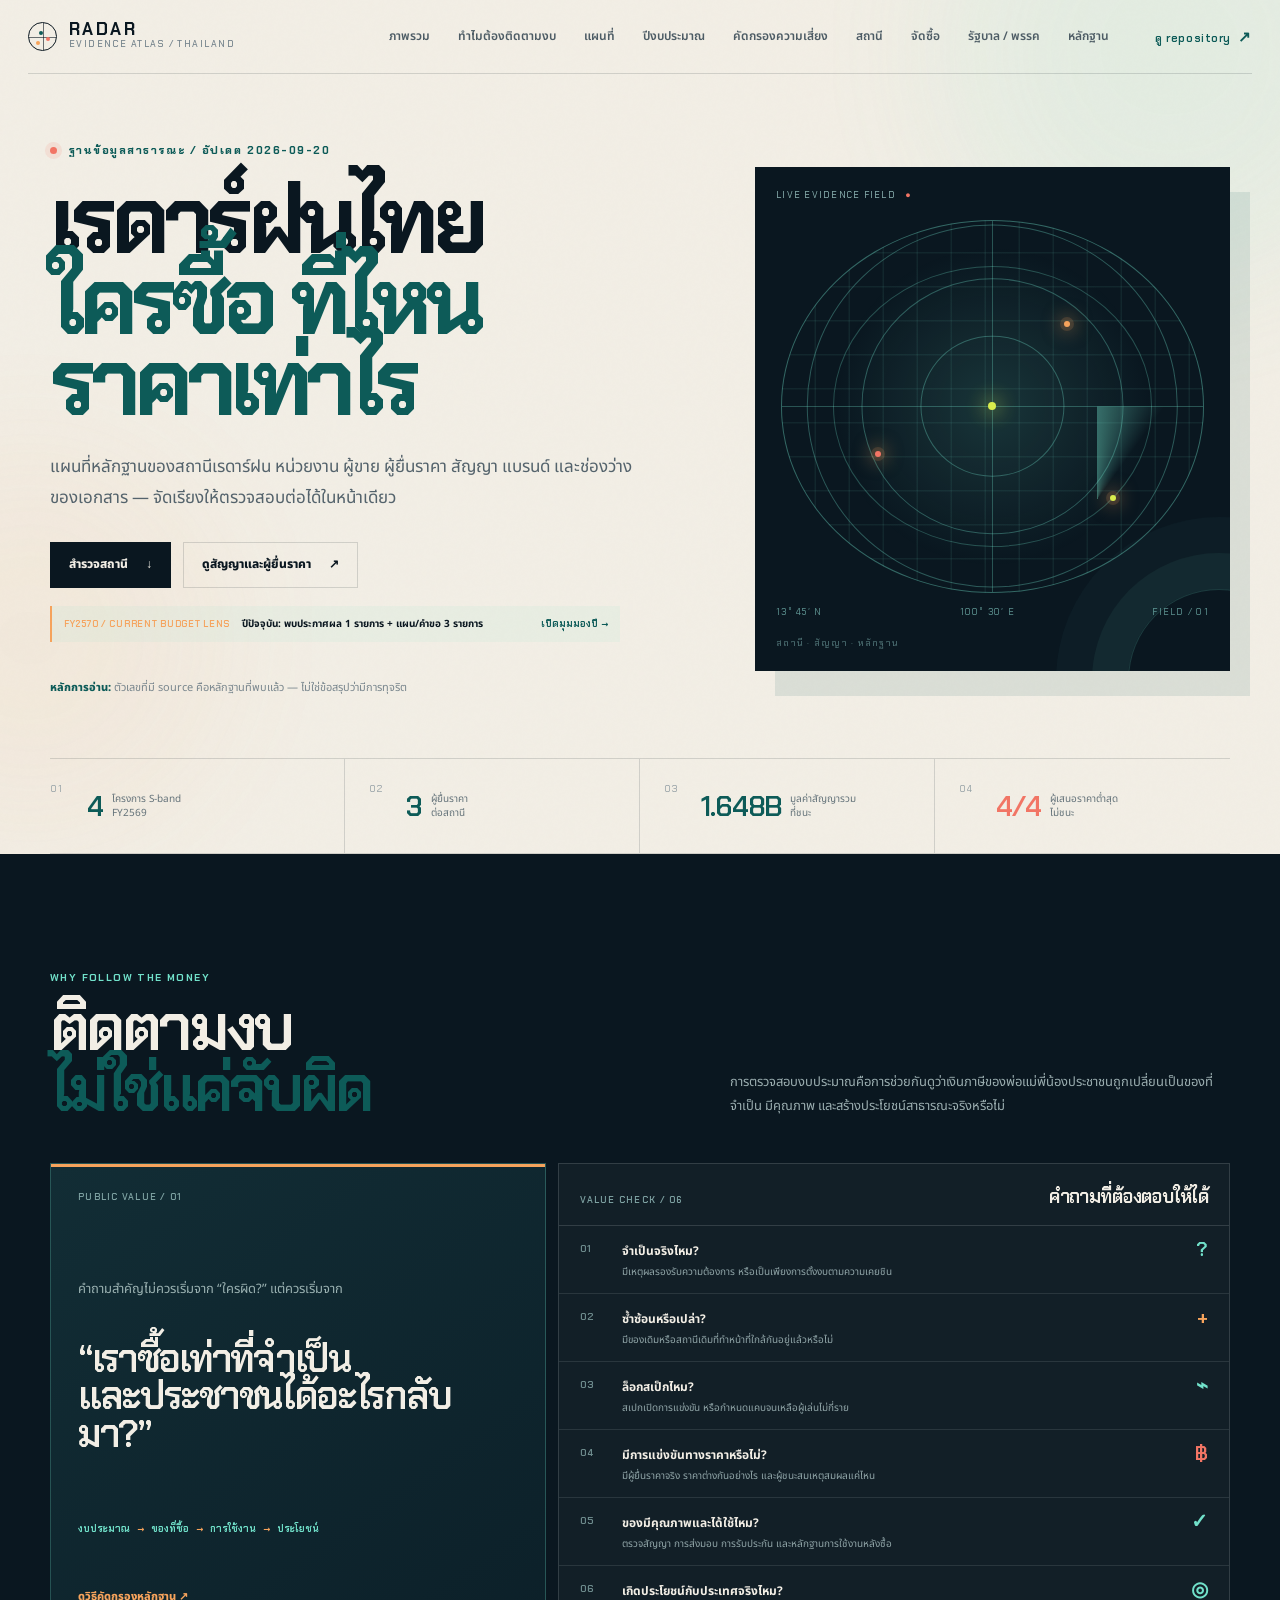
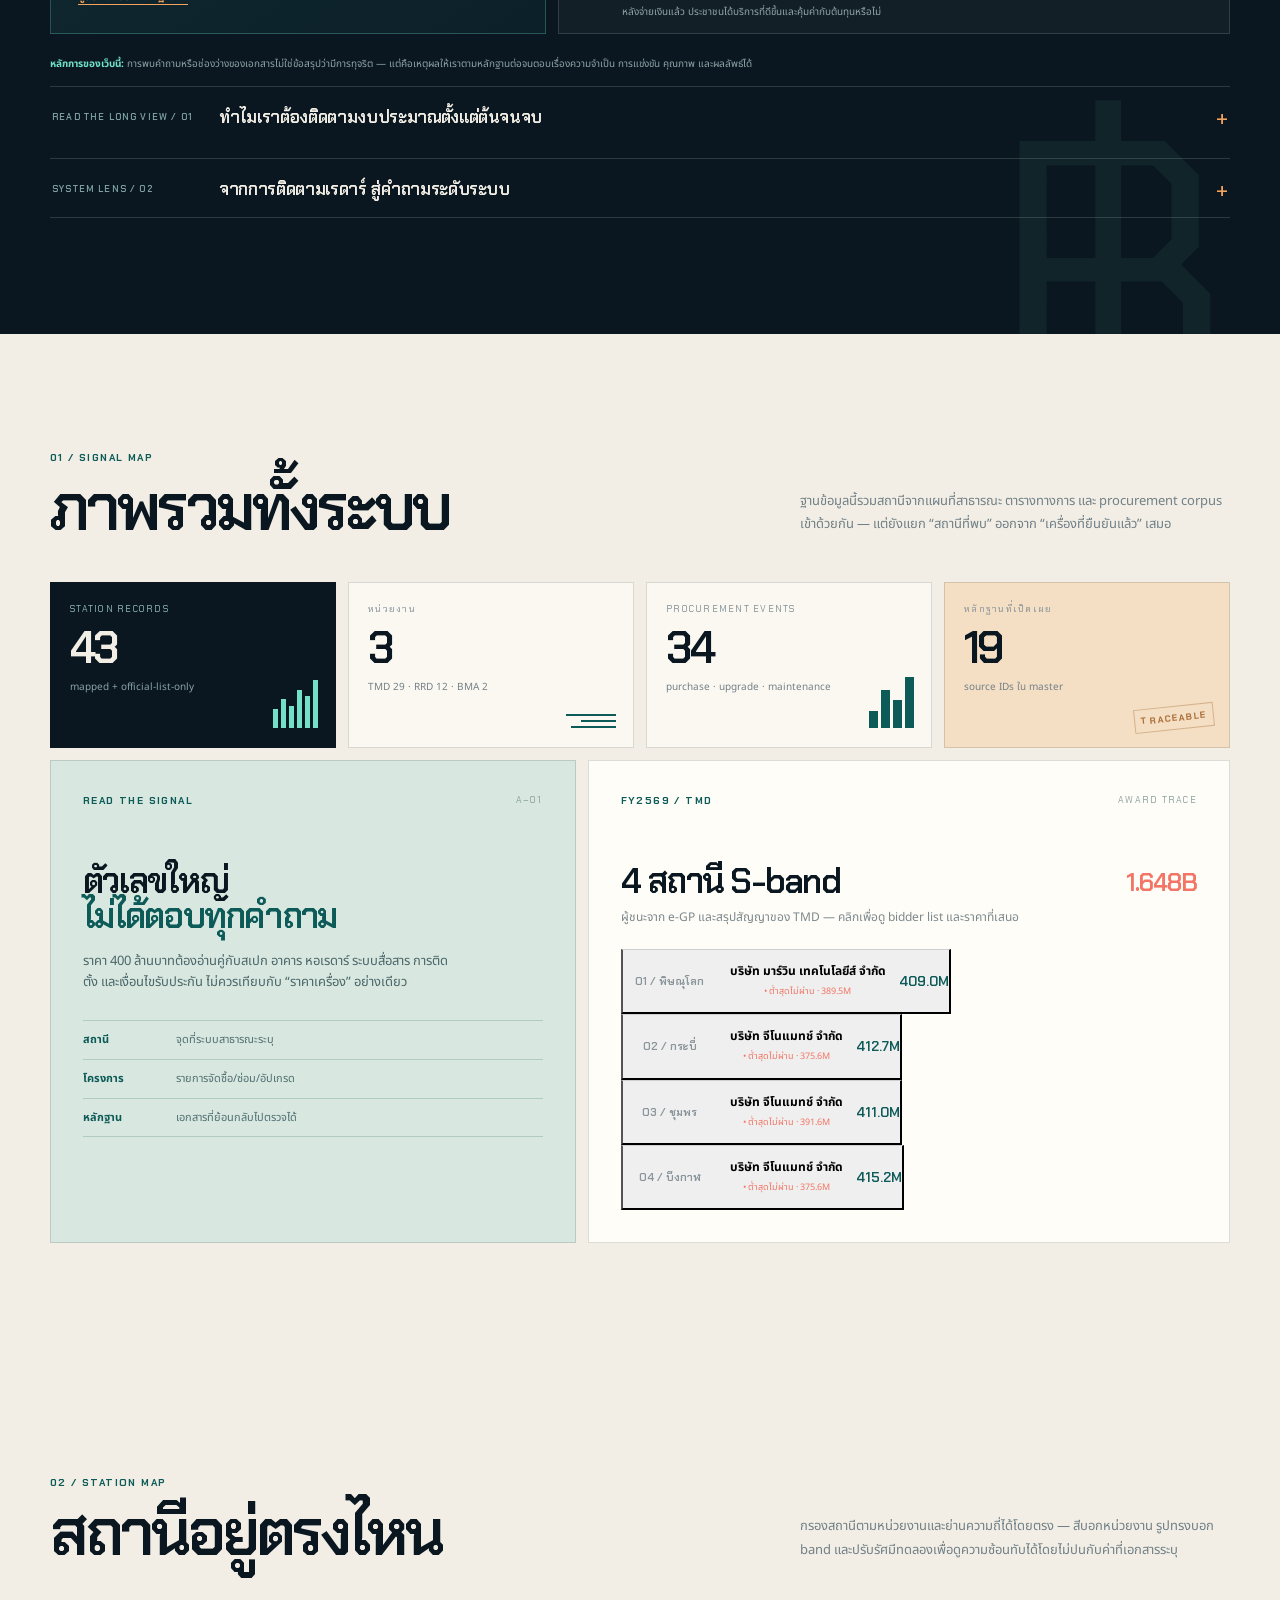
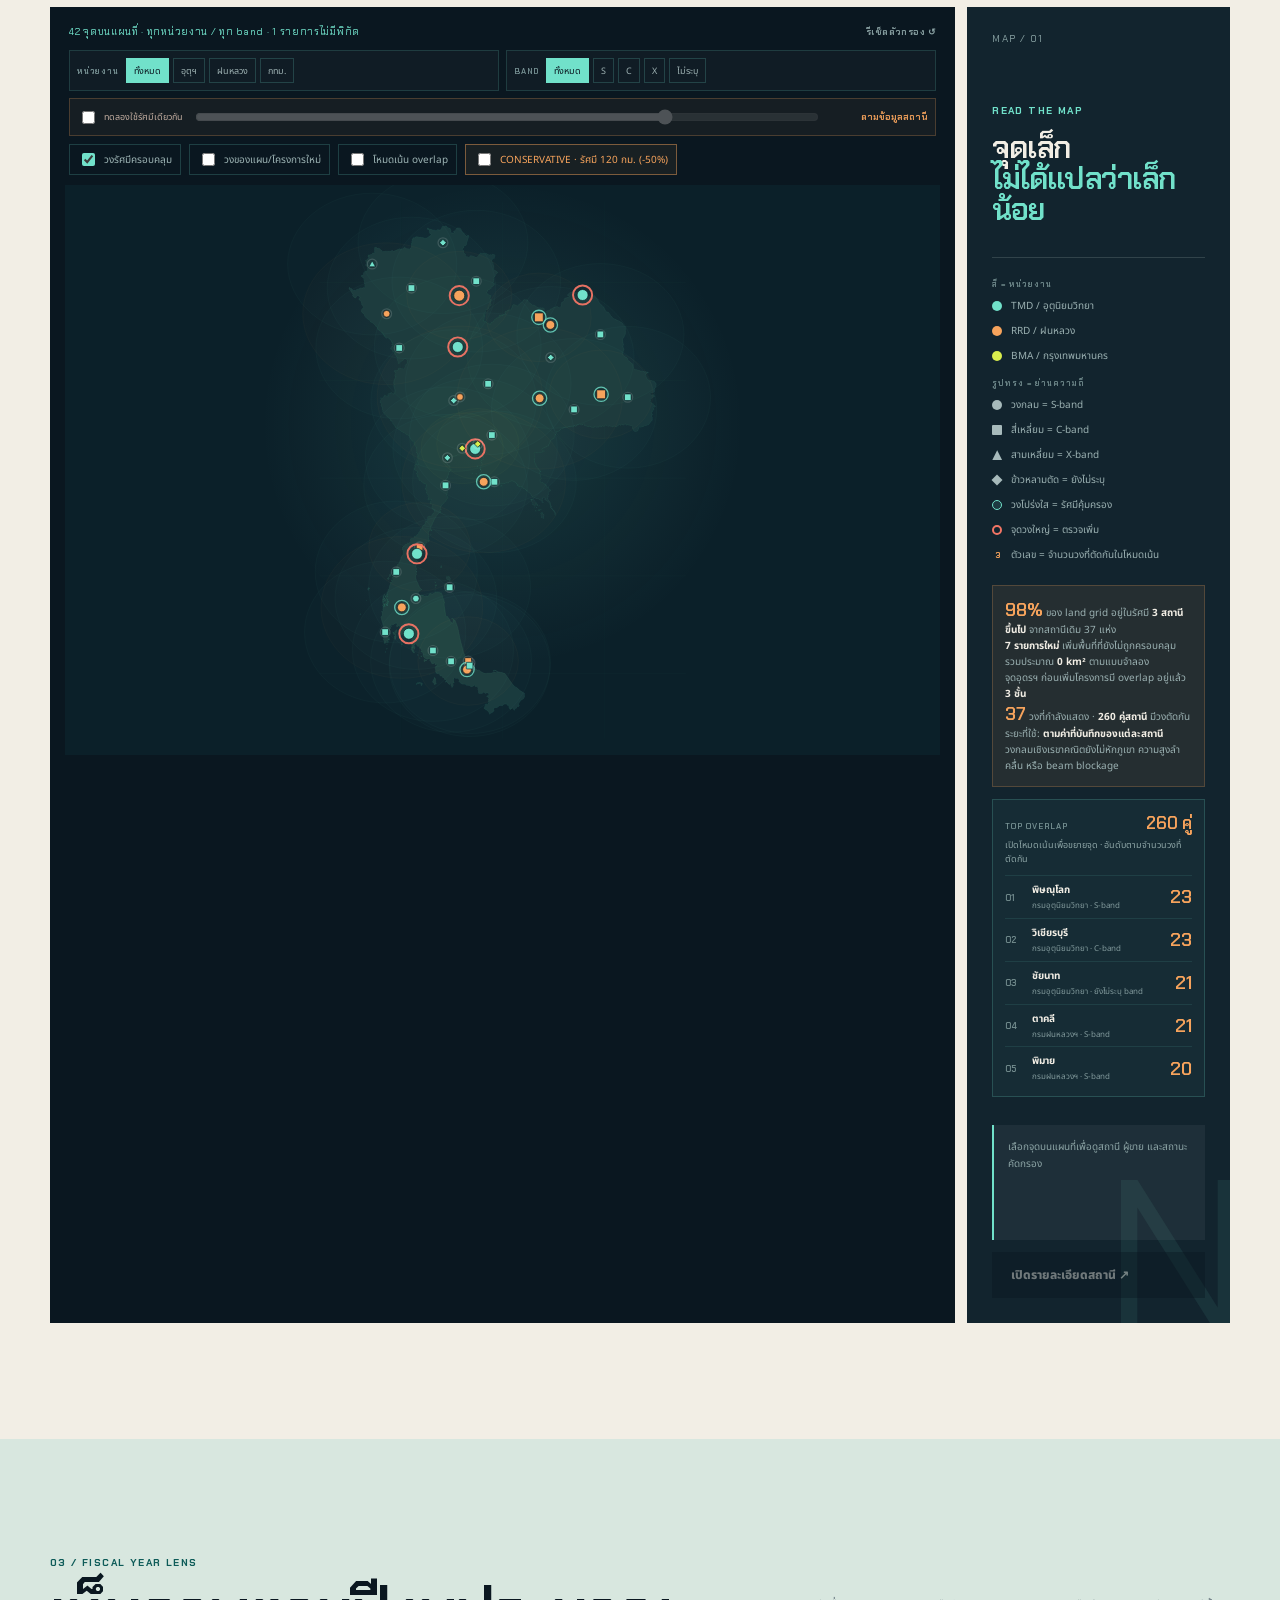
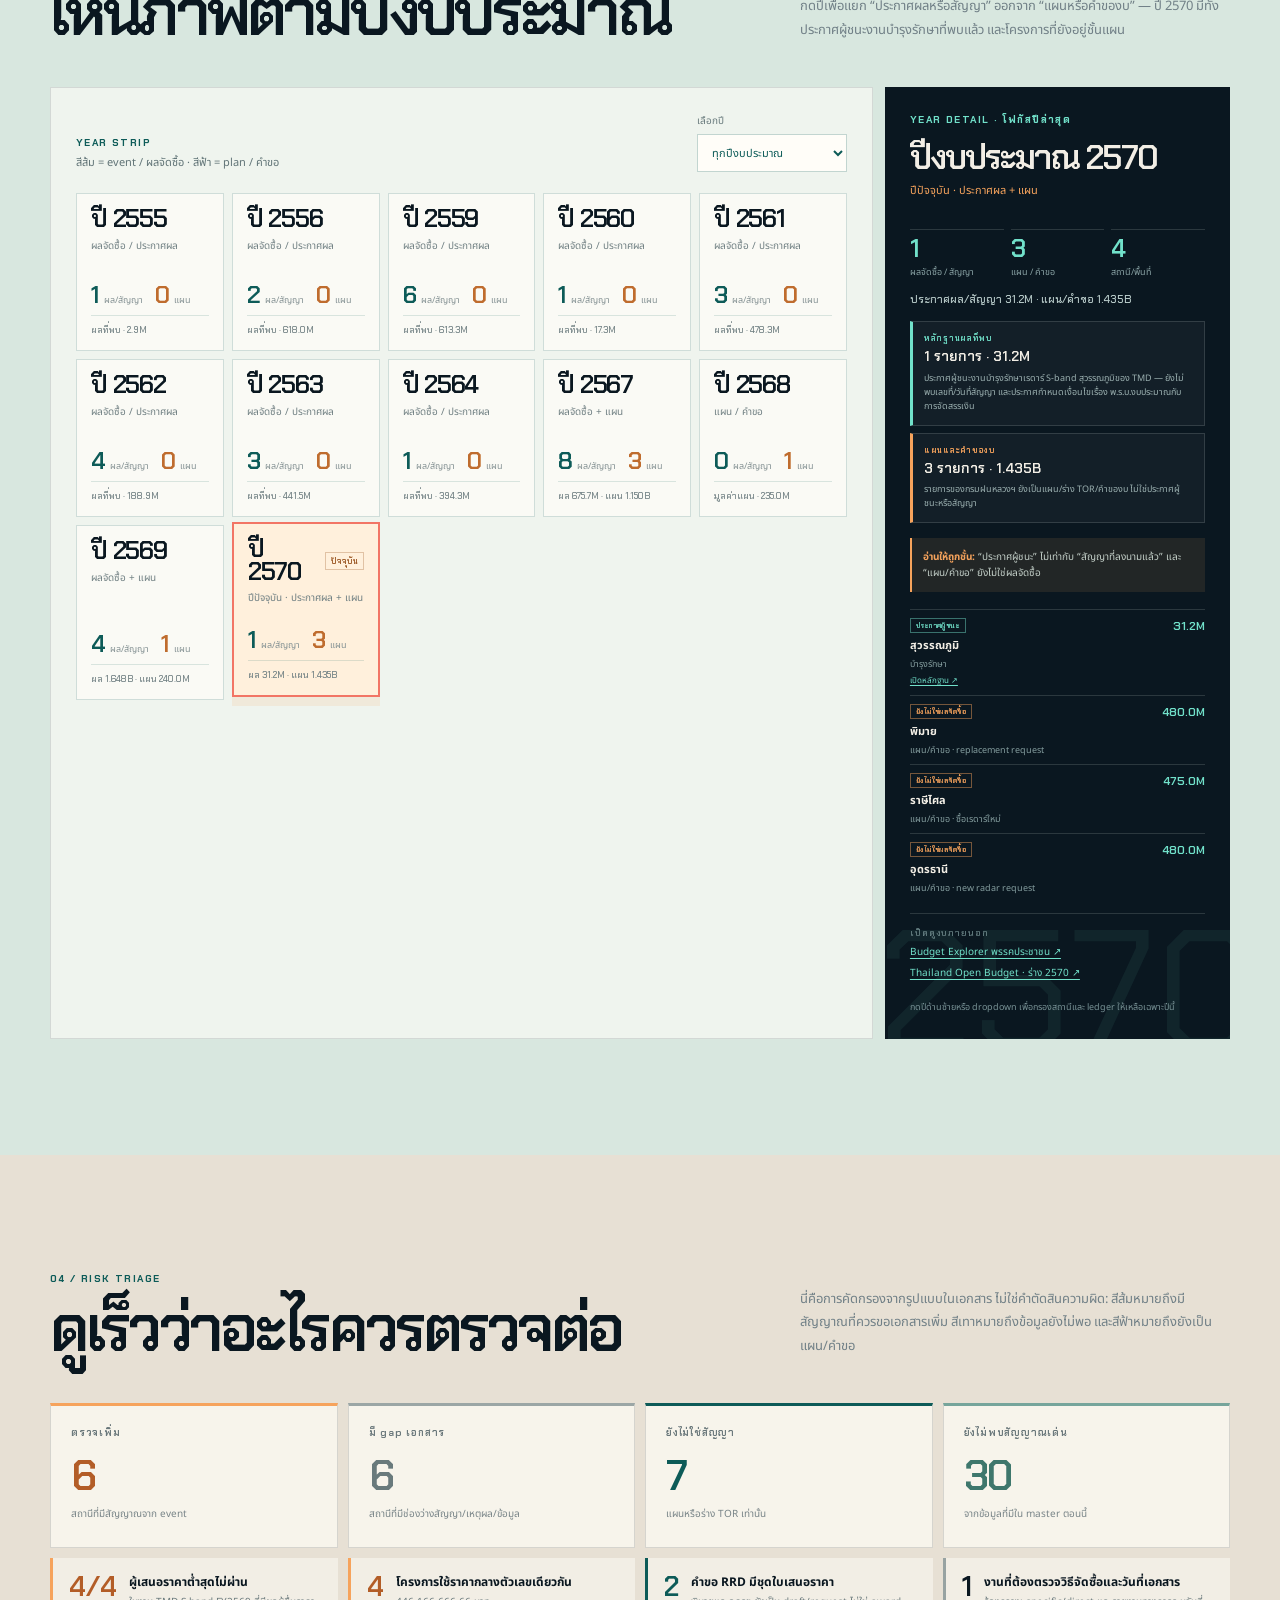
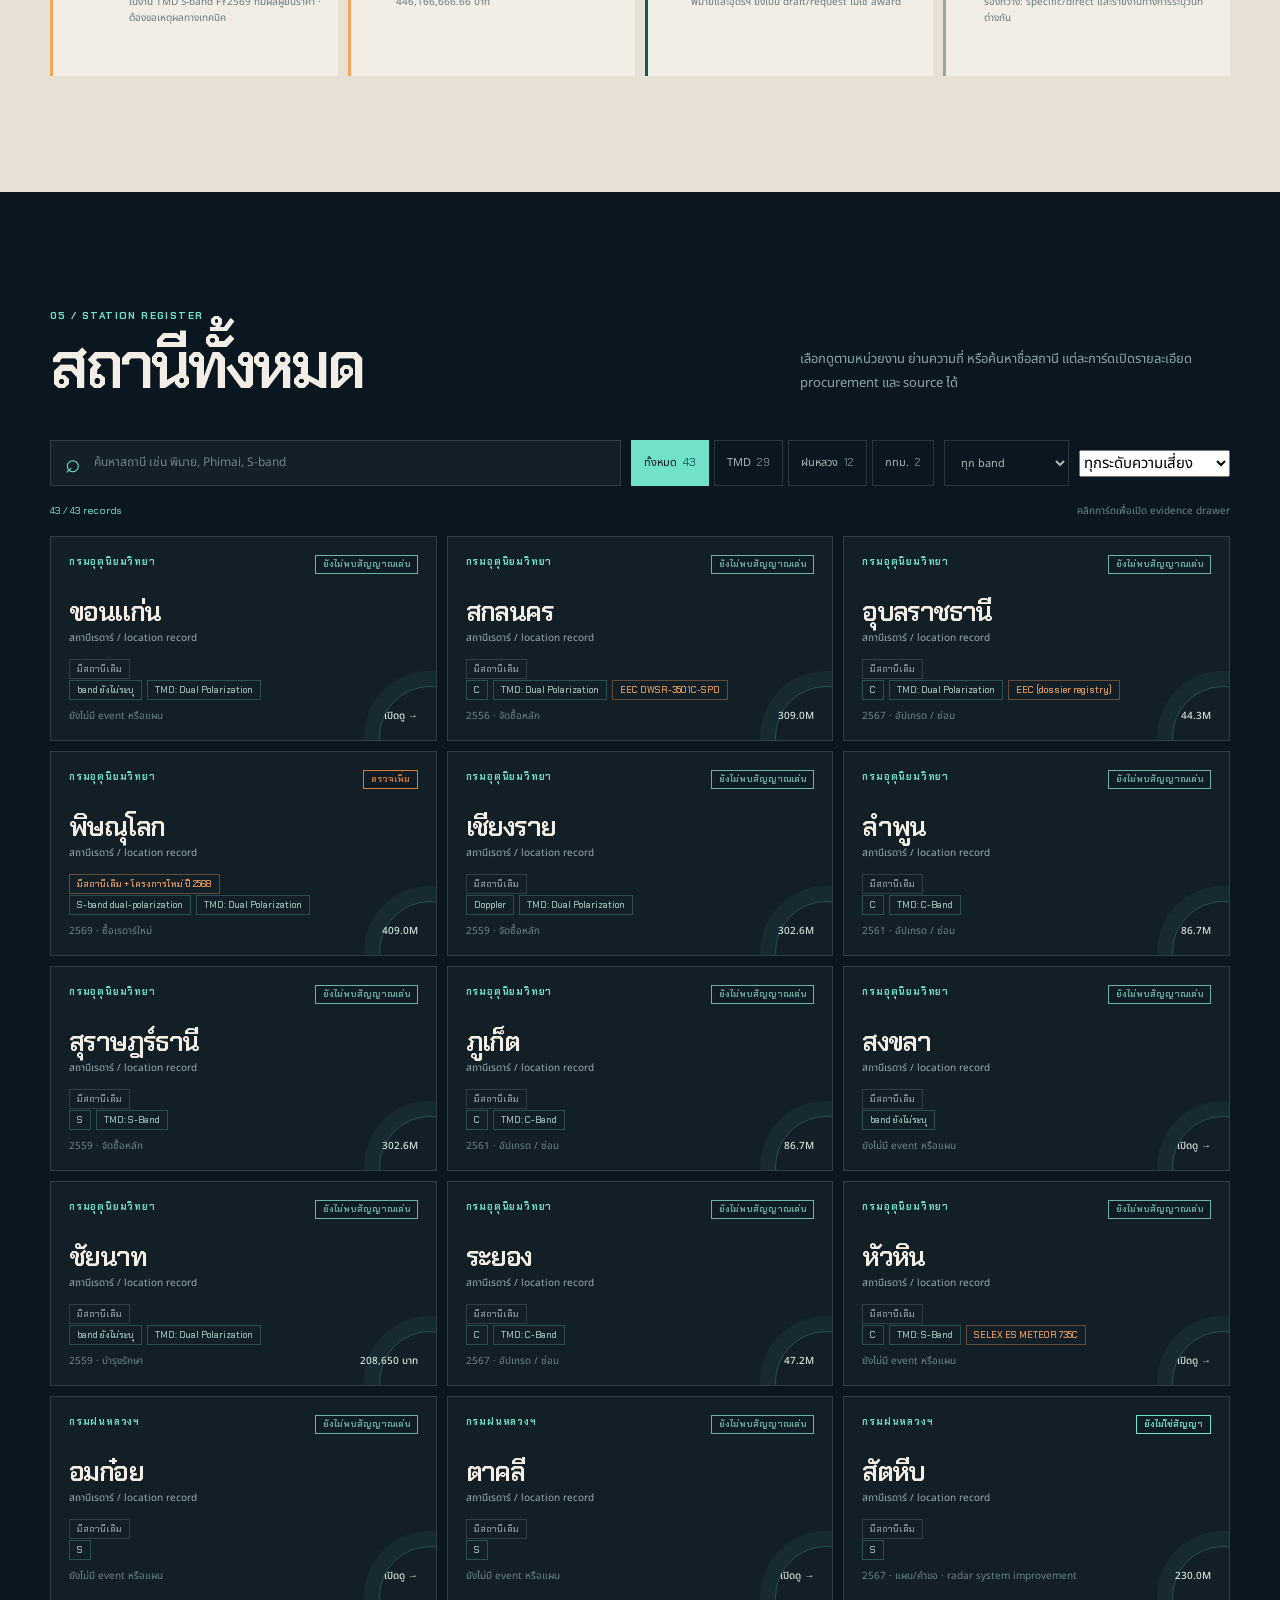
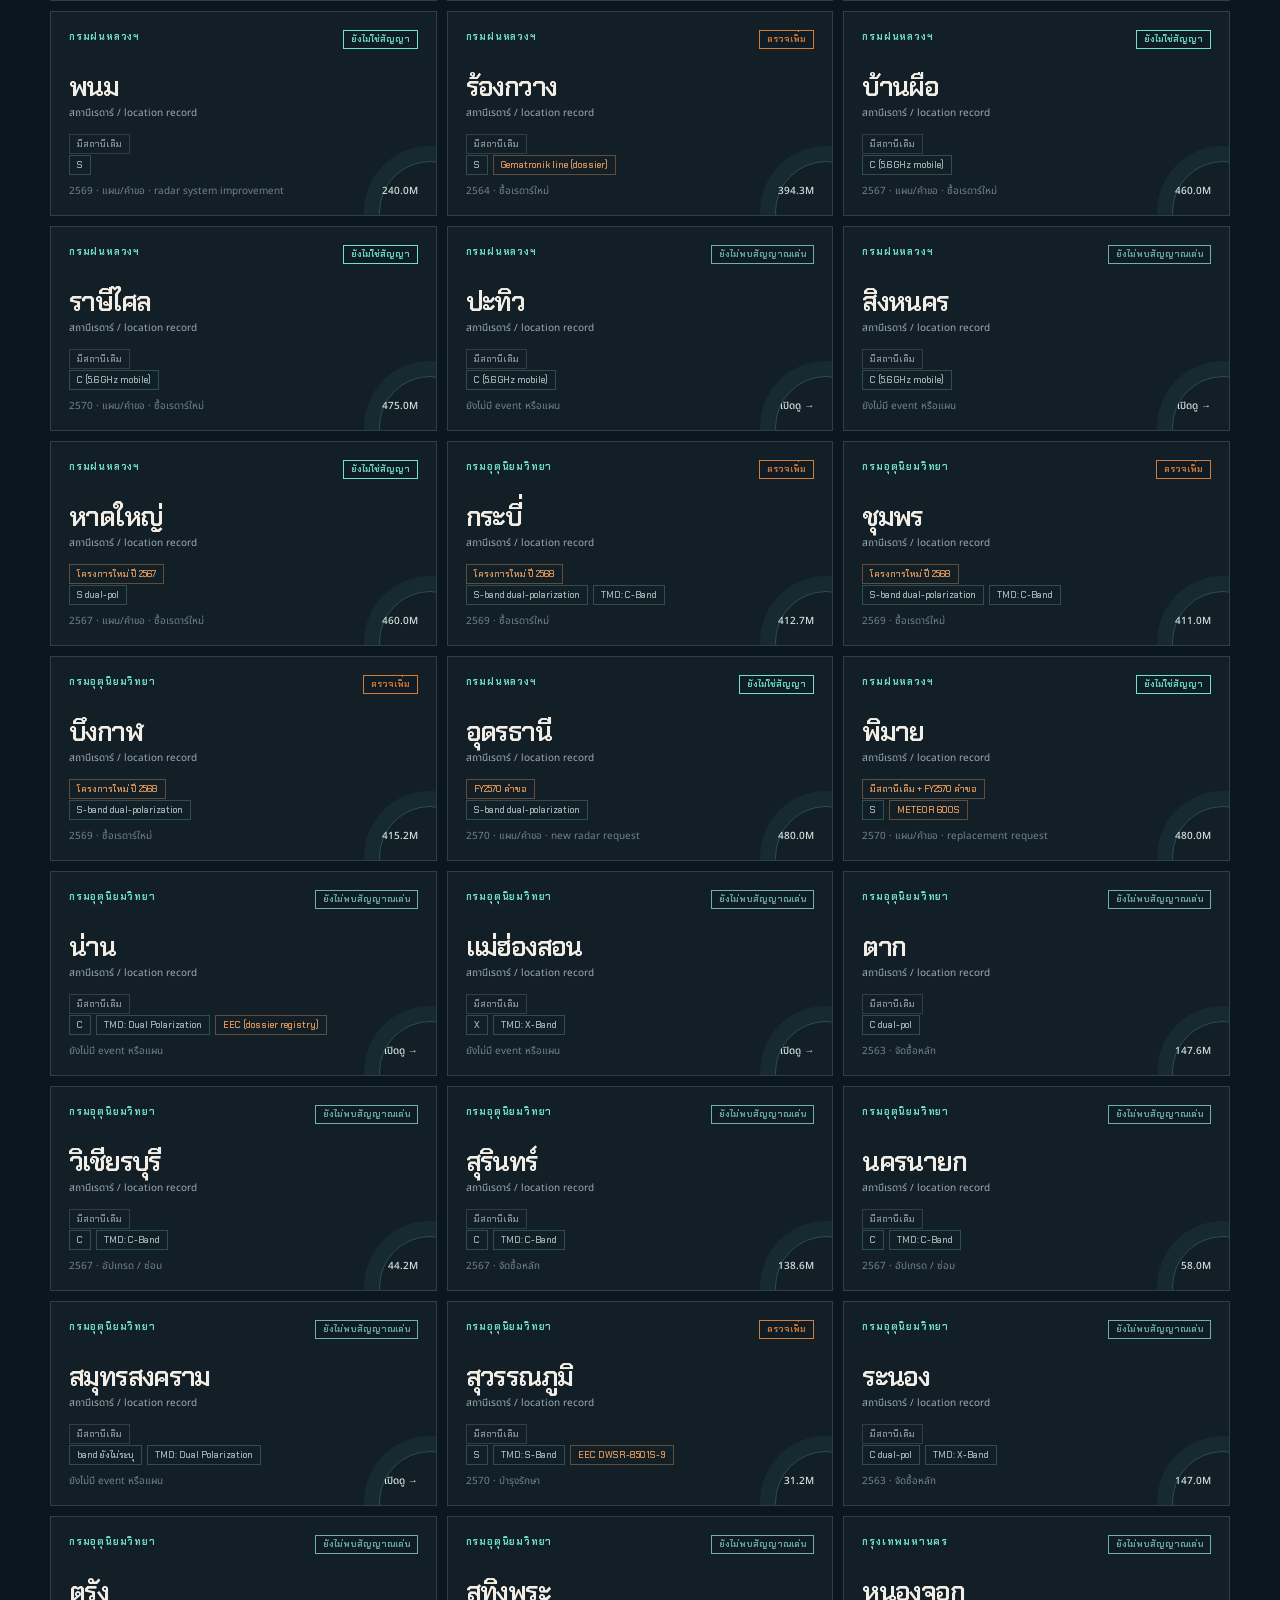
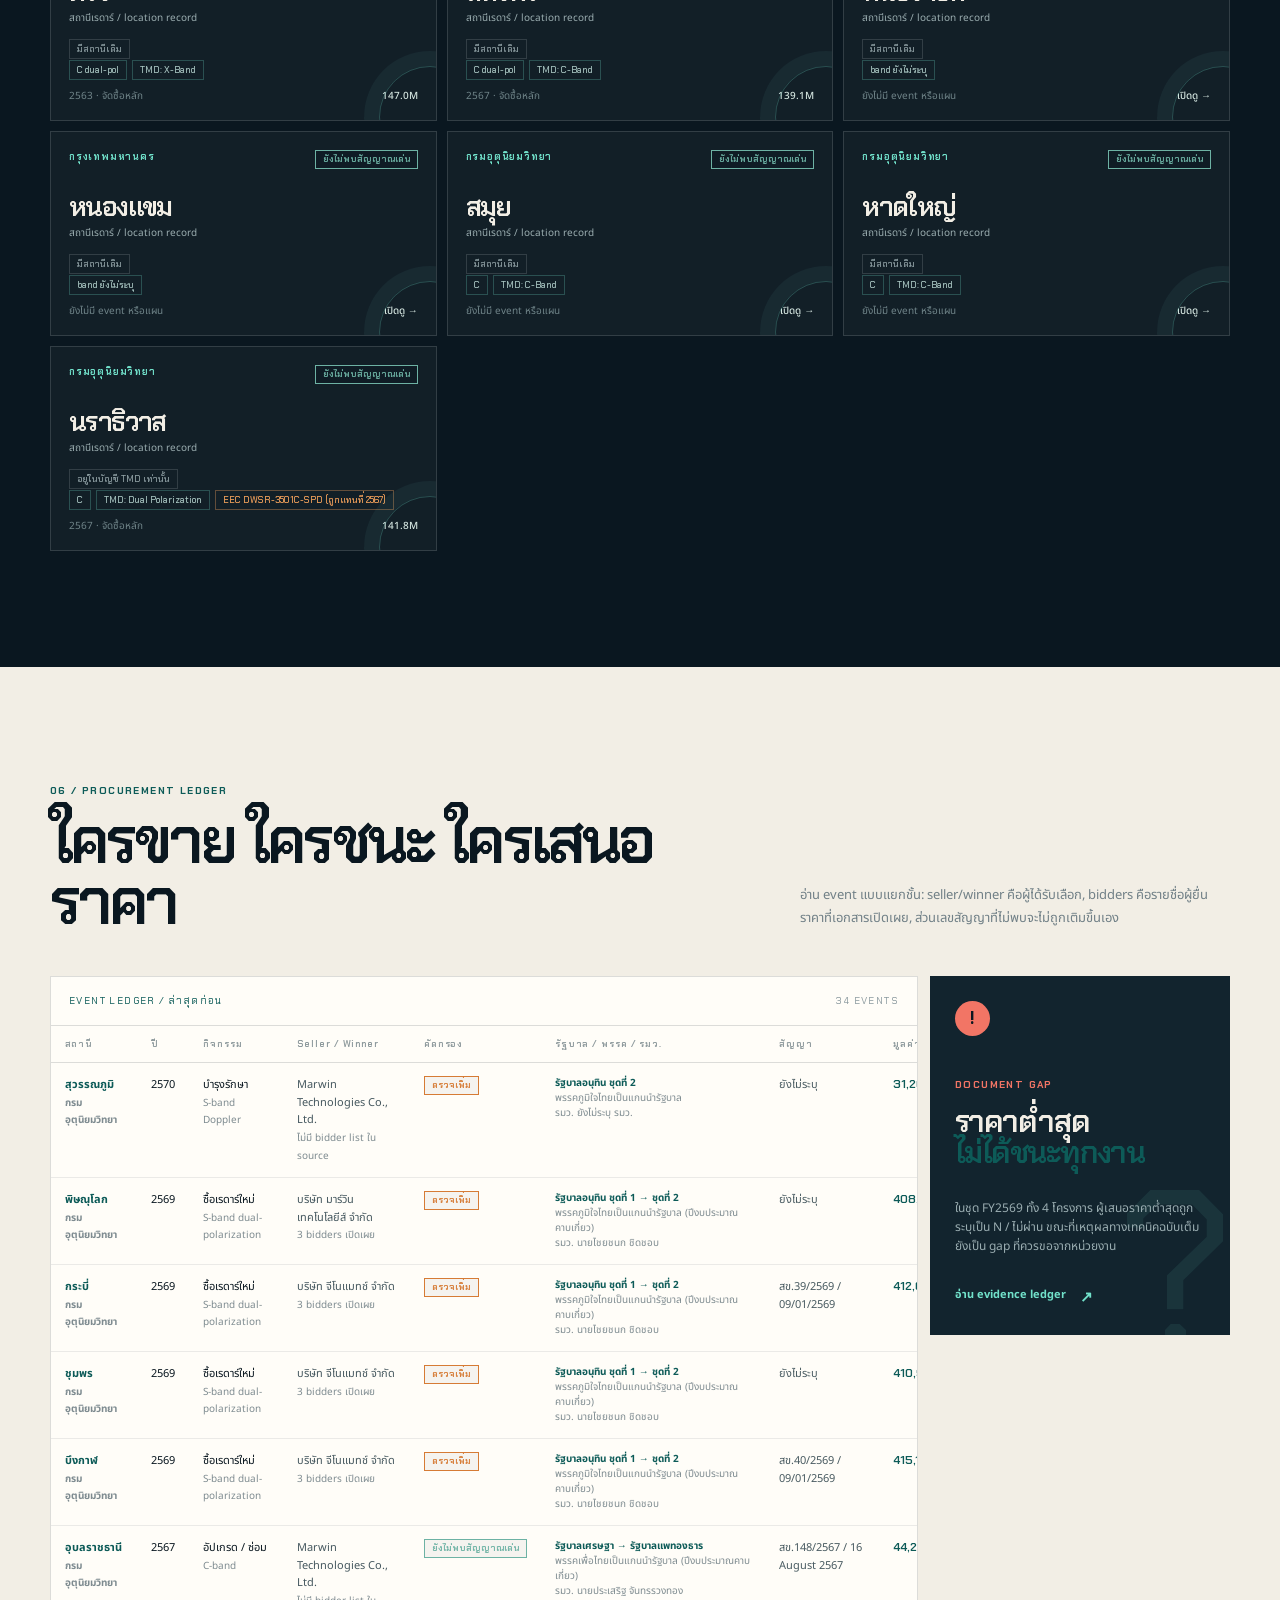
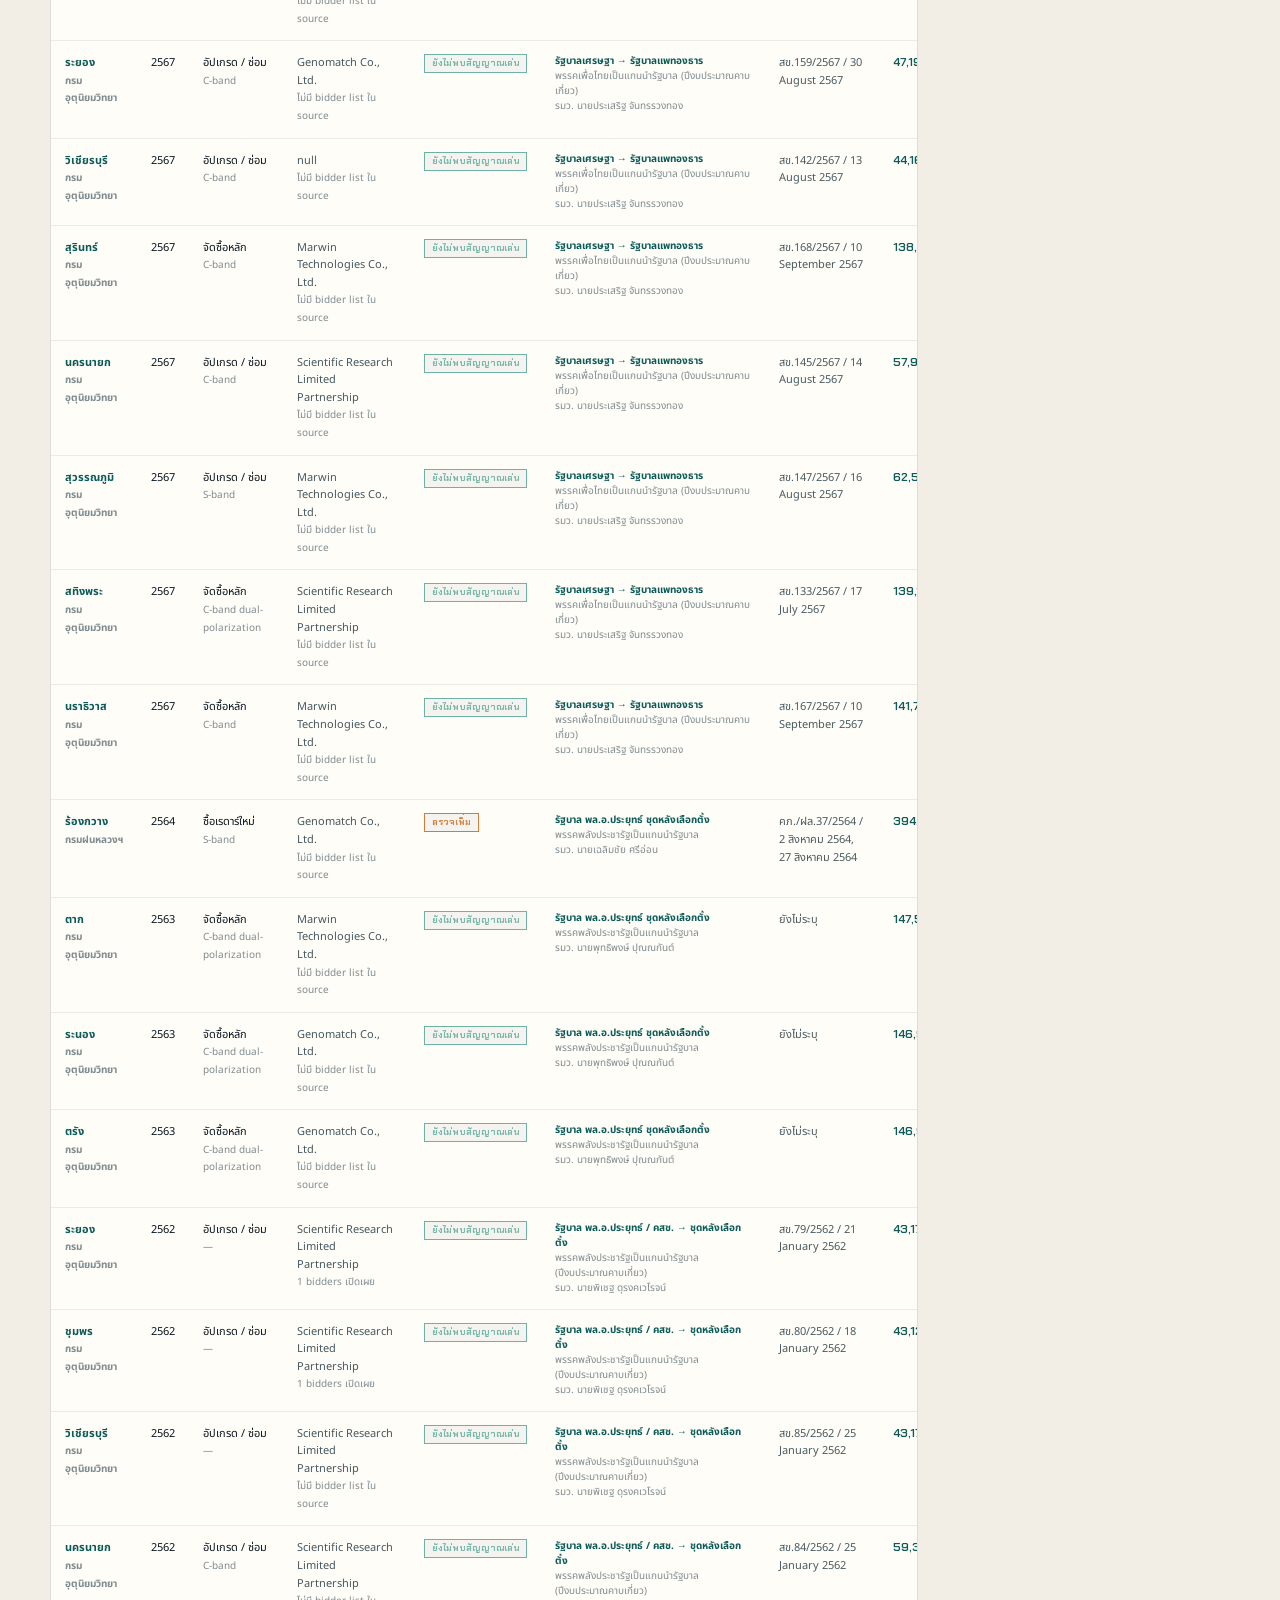
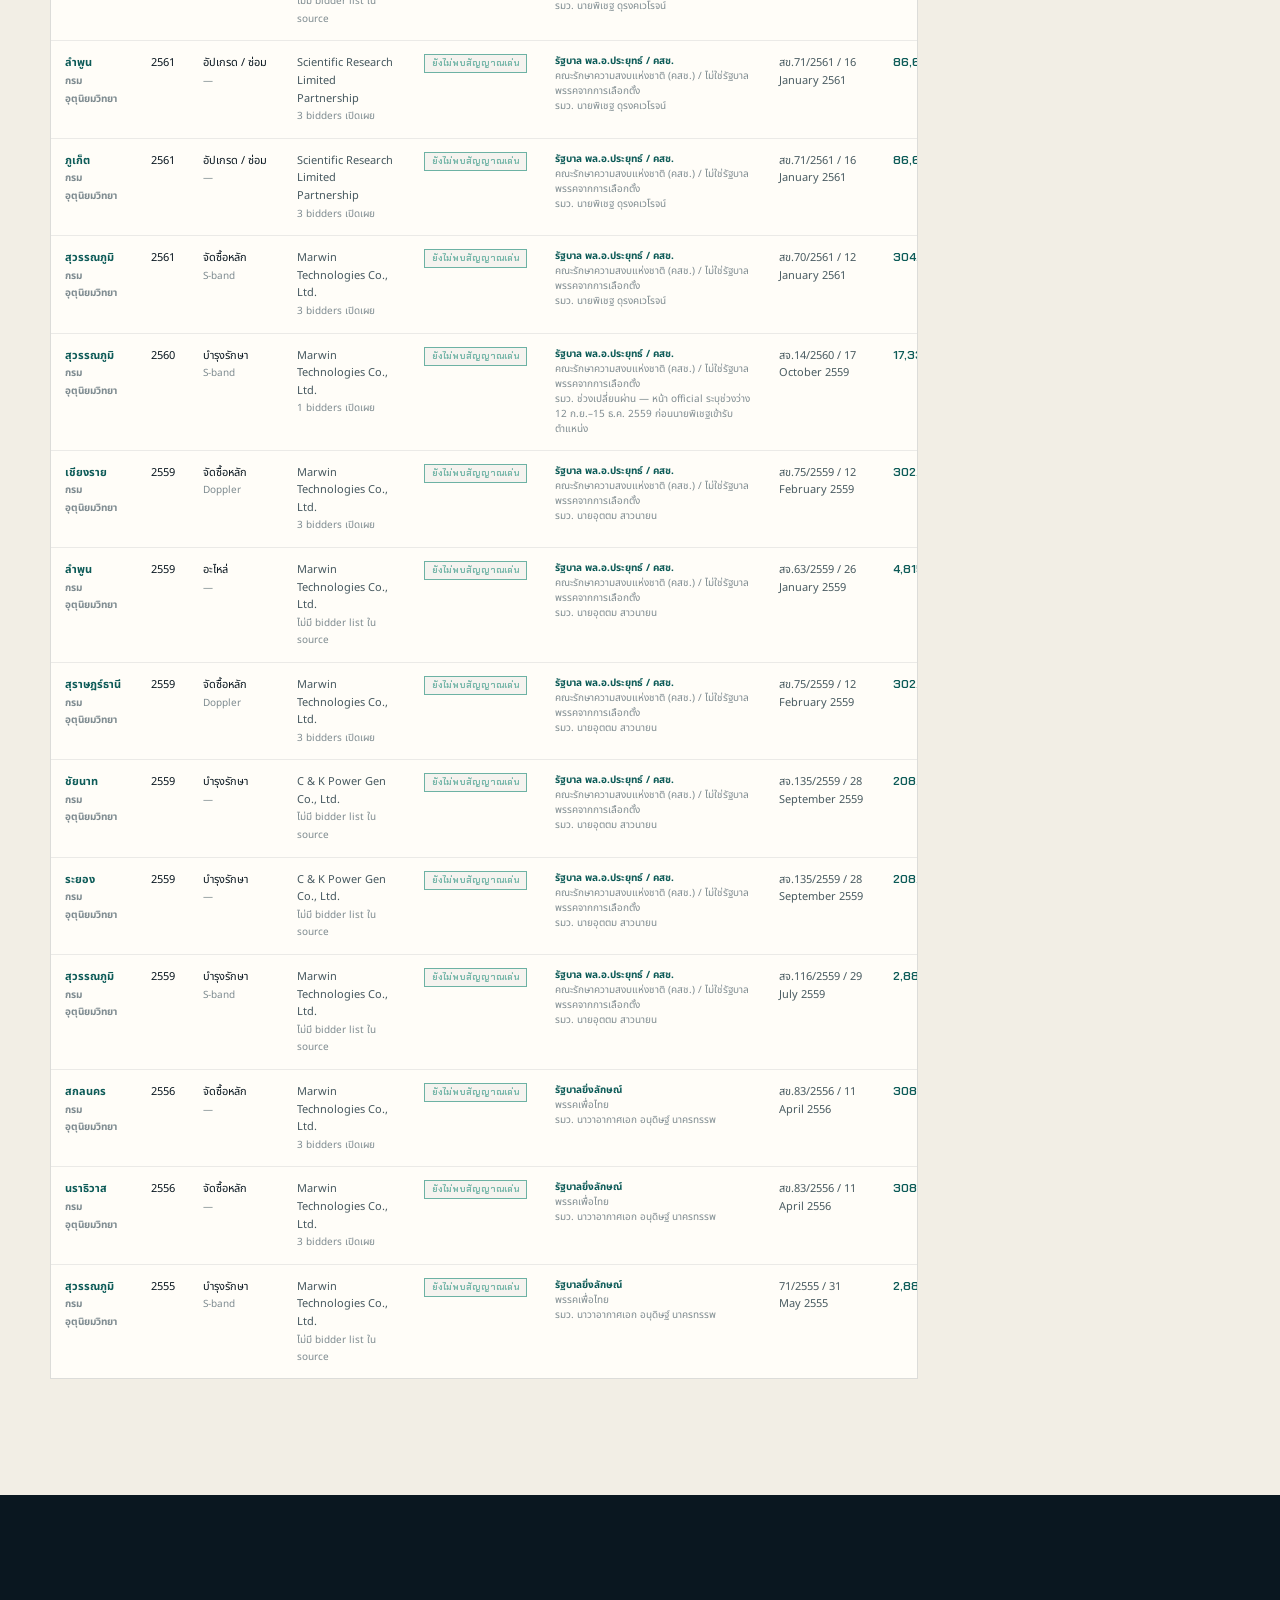
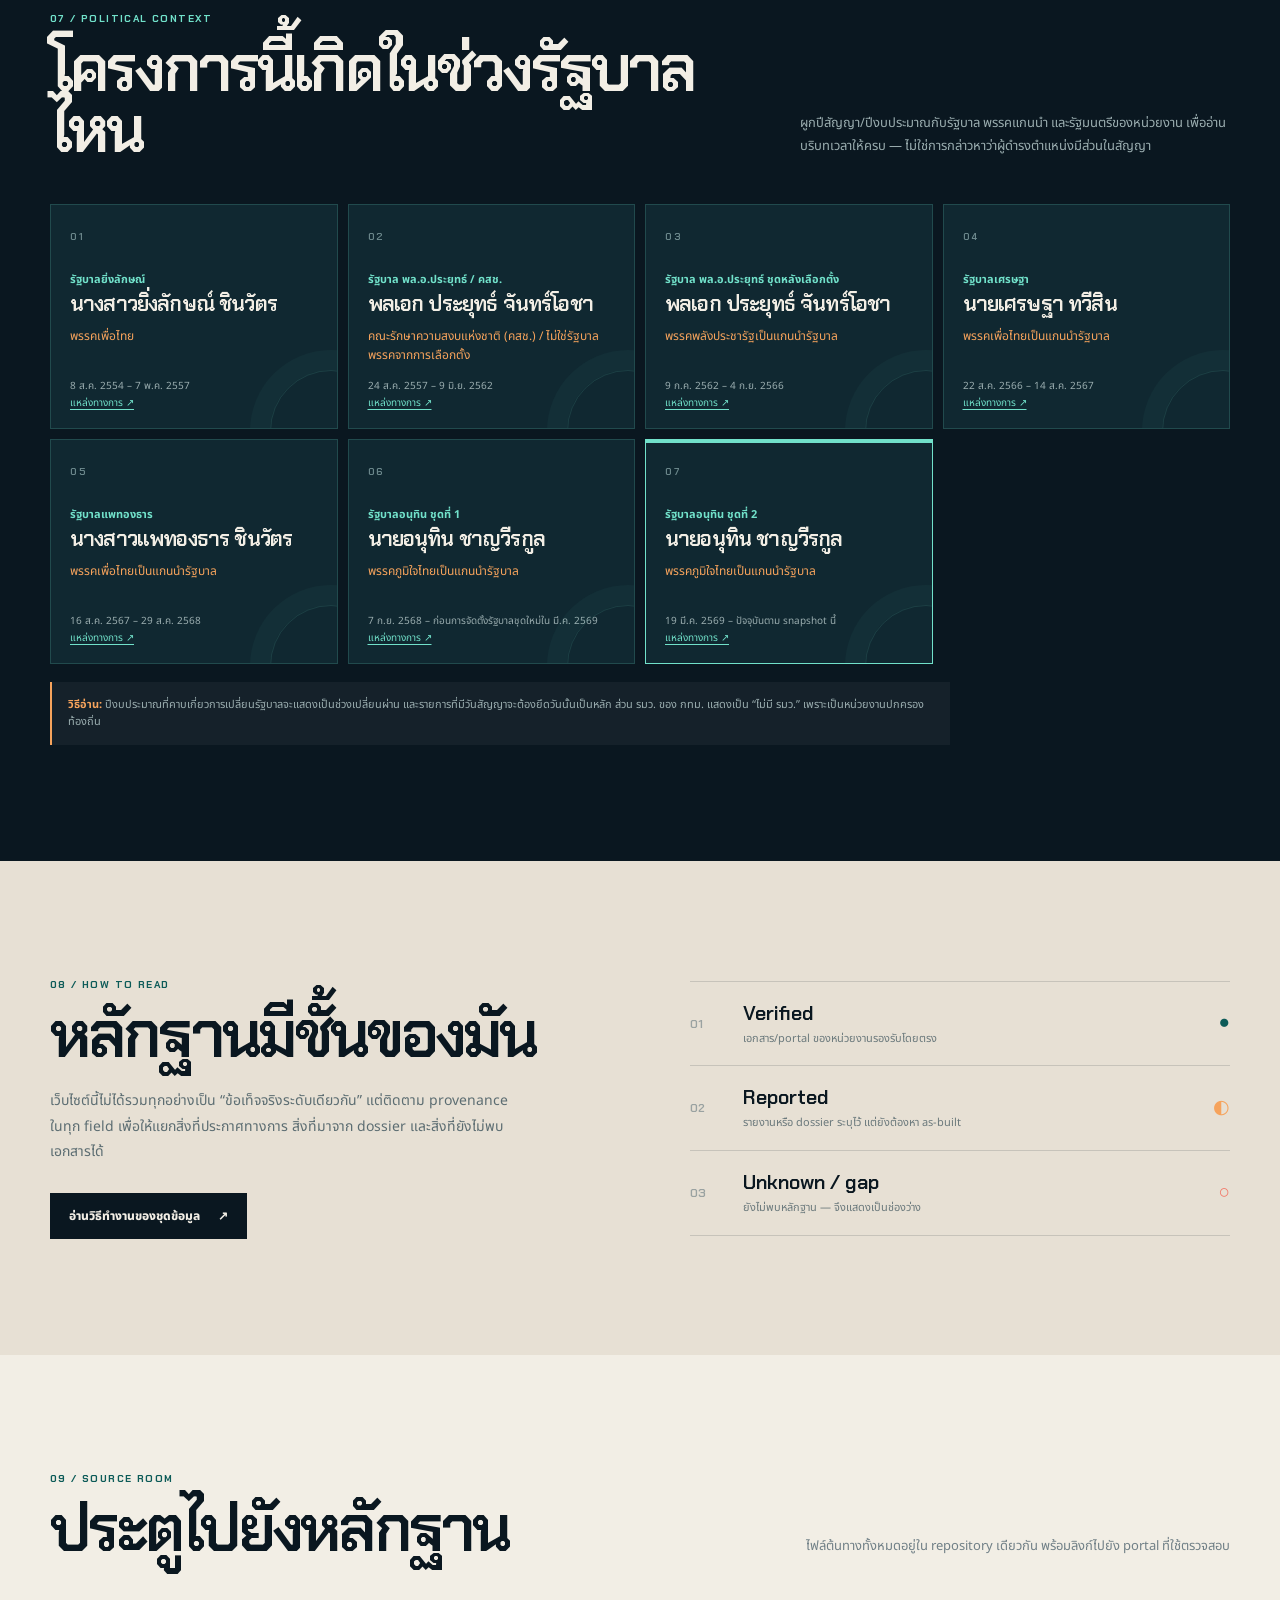
==== commit cdc12ad9: "Add long-form budget oversight rationale" ====
--- a/index.html
+++ b/index.html
@@ -9,7 +9,7 @@
     <link rel="preconnect" href="https://fonts.googleapis.com" />
     <link rel="preconnect" href="https://fonts.gstatic.com" crossorigin />
     <link href="https://fonts.googleapis.com/css2?family=Chakra+Petch:wght@400;500;600;700&family=Noto+Sans+Thai:wght@400;500;600;700;800&display=swap" rel="stylesheet" />
-    <link rel="stylesheet" href="site/style.css?v=why-budget-20260920-1" />
+    <link rel="stylesheet" href="site/style.css?v=why-budget-20260920-2" />
   </head>
   <body>
     <div class="ambient ambient-one" aria-hidden="true"></div>
@@ -99,6 +99,55 @@
             </div>
           </div>
           <p class="why-budget-footnote"><strong>หลักการของเว็บนี้:</strong> การพบคำถามหรือช่องว่างของเอกสารไม่ใช่ข้อสรุปว่ามีการทุจริต — แต่คือเหตุผลให้เราตามหลักฐานต่อจนตอบเรื่องความจำเป็น การแข่งขัน คุณภาพ และผลลัพธ์ได้</p>
+          <details class="why-budget-longread">
+            <summary><span>READ THE LONG VIEW / 01</span><b>ทำไมเราต้องติดตามงบประมาณตั้งแต่ต้นจนจบ</b><i>+</i></summary>
+            <article class="why-budget-article">
+              <p>เวลาพูดถึงการ “ตรวจสอบงบประมาณ” หลายคนมักนึกถึงเรื่องทุจริตก่อน ว่ามีใครโกงหรือเปล่า มีเงินทอนหรือไม่ หรือมีใครได้ประโยชน์จากโครงการนั้น</p>
+              <p>แต่จริงๆ แล้ว การติดตามงบประมาณมีความหมายกว้างกว่านั้นมาก เพราะต่อให้ <strong>ไม่มีใครโกงเลยแม้แต่บาทเดียว</strong> ประเทศก็ยังสามารถเสียเงินมหาศาลกับโครงการที่ไม่จำเป็น ซื้อของแพงเกินไป ซื้อซ้ำซ้อน ซื้อของที่ไม่ได้ใช้ หรือสร้างสิ่งที่ไม่มีใครต้องการได้</p>
+              <p>เงินงบประมาณทุกบาทมาจากภาษีของพ่อแม่พี่น้องประชาชน และที่สำคัญ เงินมีจำกัด ถ้าเราเอาเงิน 1,000 ล้านบาทไปทำโครงการหนึ่ง ก็หมายความว่าเงิน 1,000 ล้านบาทนั้นไม่สามารถนำไปสร้างโรงพยาบาล โรงเรียน ถนน ระบบขนส่ง หรือแก้ปัญหาอื่นในเวลาเดียวกันได้</p>
+              <p>ดังนั้น คำถามของการตรวจสอบงบประมาณจึงไม่ควรมีแค่ <strong>“มีใครโกงหรือเปล่า?”</strong> แต่ควรถามตั้งแต่ต้นจนจบว่า</p>
+              <h3>หนึ่ง — เราจำเป็นต้องซื้อสิ่งนี้จริงหรือไม่</h3>
+              <p>ปัญหาที่โครงการกำลังจะแก้คืออะไร มีข้อมูลยืนยันหรือไม่ว่าเป็นปัญหาที่สำคัญ และมีวิธีอื่นที่ราคาถูกกว่าหรือมีประสิทธิภาพมากกว่าหรือเปล่า</p>
+              <h3>สอง — มีของเดิมอยู่แล้วหรือไม่</h3>
+              <p>หน่วยงานหนึ่งซื้อระบบไปแล้ว อีกหน่วยงานซื้อระบบคล้ายกันอีกหรือเปล่า ฐานข้อมูลเชื่อมกันได้ไหม หรือสุดท้ายต่างคนต่างสร้างระบบของตัวเองขึ้นมาใหม่ เพราะของที่ไม่โกง แต่ซื้อซ้ำกันสิบชุด ก็ยังเป็นการใช้เงินที่ไม่คุ้มค่าอยู่ดี</p>
+              <h3>สาม — สเปกเปิดให้มีการแข่งขันจริงหรือไม่</h3>
+              <p>เงื่อนไขต่างๆ จำเป็นต่อการใช้งานจริง หรือเขียนละเอียดจนเหลือสินค้าหรือผู้ขายเพียงไม่กี่ราย ถ้าของที่ต้องการมีผู้ขายในตลาดจำนวนมาก แต่พอเขียน TOR เสร็จกลับเหลือผู้เสนอราคาเพียงรายเดียว เราก็ควรตั้งคำถาม ไม่ใช่เพื่อกล่าวหาว่ามีใครทุจริต แต่เพื่อดูว่า <strong>รัฐกำลังได้ประโยชน์สูงสุดจากการแข่งขันหรือไม่</strong></p>
+              <h3>สี่ — ราคาที่ซื้อสมเหตุสมผลหรือไม่</h3>
+              <p>คำว่า “ไม่เกินงบประมาณ” ไม่ได้แปลว่า “ราคาถูก” ของชิ้นหนึ่งตั้งงบไว้ 100 ล้านบาท แล้วซื้อได้ 99 ล้านบาท อาจดูเหมือนประหยัด แต่ถ้าราคาตลาดจริงอยู่ที่ 60 ล้านบาท เราก็ยังควรถามว่าเกิดอะไรขึ้น การแข่งขันที่ดีควรช่วยให้รัฐได้ทั้งราคาที่เหมาะสมและคุณภาพที่ดี</p>
+              <h3>ห้า — ซื้อมาแล้วได้ของตามที่สัญญาหรือไม่</h3>
+              <p>ขั้นตอนนี้สำคัญไม่แพ้การประมูล เพราะต่อให้กระบวนการจัดซื้อดูดีทั้งหมด ถ้าสุดท้ายส่งมอบของคุณภาพต่ำ ทำงานไม่ได้ หรือไม่ตรงกับสิ่งที่สัญญาไว้ เงินประชาชนก็สูญเปล่าเหมือนกัน</p>
+              <h3>คำถามที่สำคัญที่สุด — ซื้อมาแล้วได้ใช้หรือเปล่า</h3>
+              <p>เรามีตัวอย่างของอาคารที่สร้างเสร็จแล้วไม่มีคนใช้ เครื่องจักรที่ซื้อมาแล้วตั้งทิ้งไว้ ระบบ IT ที่สร้างเสร็จแล้วไม่มีใครเปิดใช้ หรือโครงการที่เปิดอย่างยิ่งใหญ่ก่อนค่อยๆ หายไปจากความสนใจ ของเหล่านี้อาจผ่านขั้นตอนจัดซื้อจัดจ้างถูกต้องทุกข้อ แต่ไม่ได้แปลว่าเป็นการใช้เงินที่คุ้มค่า</p>
+              <p>เป้าหมายของงบประมาณไม่ใช่การ “เบิกเงินให้หมด” และไม่ใช่การ “สร้างโครงการให้เสร็จ” แต่คือ <strong>ทำให้เงินภาษีหนึ่งบาทสร้างประโยชน์ให้ประชาชนได้มากที่สุด</strong></p>
+              <div class="why-budget-article-callout"><strong>ทำไมต้องซื้อ → ซื้ออะไร → เขียนสเปกอย่างไร → ใครเสนอราคา → แข่งขันกันจริงไหม → ซื้อราคาเท่าไร → ได้ของจริงไหม → ใช้จริงไหม → แล้วประชาชนได้อะไร</strong></div>
+              <p>ถ้าเราตอบคำถามเหล่านี้ได้ งบประมาณก็จะโปร่งใสขึ้น การแข่งขันจะดีขึ้น หน่วยงานรัฐเองก็ทำงานง่ายขึ้น และบริษัทที่ทำของดีในราคาที่เหมาะสมก็มีโอกาสแข่งขันอย่างเป็นธรรมมากขึ้น</p>
+              <p>การตรวจสอบงบประมาณจึงไม่ใช่เรื่องของการจับผิดราชการ หรือพยายามหาคนโกงไปเสียทุกโครงการ มันคือการช่วยกันถามคำถามง่ายๆ ว่า <strong>เงินของพวกเรา ถูกใช้ดีที่สุดแล้วหรือยัง</strong></p>
+              <p>เพราะสุดท้าย งบประมาณแผ่นดินไม่ใช่เงินของรัฐบาล ไม่ใช่เงินของกระทรวง และไม่ใช่เงินของหน่วยงานใด — <strong>มันคือเงินของพวกเราทุกคน</strong></p>
+            </article>
+          </details>
+          <details class="why-budget-longread why-budget-system">
+            <summary><span>SYSTEM LENS / 02</span><b>จากการติดตามเรดาร์ สู่คำถามระดับระบบ</b><i>+</i></summary>
+            <article class="why-budget-article">
+              <p>ยิ่งดูเรื่องเรดาร์ตรวจอากาศ คำถามจึงไม่ควรหยุดอยู่แค่ว่า <strong>“ราคานี้แพงไปหรือเปล่า?”</strong> แต่ต้องถอยออกมาถามว่า <strong>ประเทศไทยออกแบบระบบเรดาร์ของประเทศกันอย่างไร</strong></p>
+              <p>วันนี้เรามีเรดาร์อยู่ในความรับผิดชอบของหลายหน่วยงาน ทั้งกรมอุตุนิยมวิทยา กรมฝนหลวงฯ กรุงเทพมหานคร และหน่วยงานอื่นๆ แต่ละแห่งมีภารกิจต่างกัน จึงมีเหตุผลที่จะต้องมีเครื่องมือของตัวเองบางส่วน ปัญหาคือ ถ้าต่างคนต่างวางแผน ต่างคนต่างซื้อ ต่างคนต่างบำรุงรักษา โดยไม่มีภาพใหญ่ร่วมกัน เราอาจได้ระบบที่แต่ละกรมดูสมเหตุสมผล แต่เมื่อเอางบประมาณของทั้งประเทศมารวมกันกลับไม่คุ้มค่า</p>
+              <h3>ทำไมเราไม่แชร์ข้อมูลกันให้มากกว่านี้</h3>
+              <p>ประเทศไทยมีการแชร์ข้อมูลกันอยู่แล้วบางส่วน เว็บไซต์กรมอุตุนิยมวิทยาเองแสดงข้อมูลเรดาร์ของกรมฝนหลวง เช่น พิมาย ตาคลี อมก๋อย และสัตหีบ ขณะที่สถาบันสารสนเทศทรัพยากรน้ำก็มีระบบรวบรวมข้อมูลน้ำและอากาศจากหลายหน่วยงานมานานแล้ว</p>
+              <p>คำถามที่แม่นกว่าคือ ในเมื่อแชร์กันได้แล้ว ทำไมไม่ออกแบบให้การแชร์ข้อมูลเป็นหัวใจของระบบตั้งแต่ก่อนซื้อ เราน่าจะเริ่มจากแผนที่กลางว่า ประเทศไทยมีเรดาร์อะไรอยู่ตรงไหน เครื่องไหนใช้ร่วมกันได้ ตรงไหนข้อมูลซ้ำกัน ตรงไหนยังเป็นจุดอับ และตรงไหนควรซื้อเพิ่มจริงๆ แล้วค่อยจัดงบตามช่องว่างของ <strong>ประเทศ</strong> ไม่ใช่ตามขอบเขตของแต่ละกรม</p>
+              <h3>การซ้อนทับซื้ออะไรเพิ่มให้เรา</h3>
+              <p>รัศมีเรดาร์ทับกันไม่ได้แปลว่าผิดหรือสิ้นเปลืองโดยอัตโนมัติ บางครั้งต้องซ้อนกันเพื่อสำรองกรณีเครื่องหนึ่งเสีย ลดจุดอับ หรือเพิ่มคุณภาพข้อมูลในพื้นที่สำคัญ แต่ทุกครั้งที่วางเรดาร์ราคาเป็นร้อยล้านบาทในพื้นที่ที่มีเรดาร์อื่นครอบคลุมอยู่แล้ว รัฐควรตอบให้ได้ว่า <strong>“การซ้อนครั้งนี้ซื้ออะไรเพิ่มให้เรา?”</strong></p>
+              <p>ถ้าของเดิมเห็นพื้นที่นี้อยู่แล้ว 80% ของใหม่ทำให้ดีขึ้นตรงไหน เห็นฝนระดับต่ำดีขึ้น แม่นขึ้น เร็วขึ้น หรือช่วยเตือนน้ำท่วมได้เร็วขึ้นกี่นาที — หรือเป็นเพียงวงกลมอีกวงหนึ่งบนแผนที่</p>
+              <h3>เราต้องการเรดาร์ของแต่ละกรม หรือเครือข่ายระดับประเทศ</h3>
+              <p>เรดาร์แต่ละระบบอาจมี software ศูนย์ข้อมูล สัญญาบำรุงรักษา อะไหล่ และผู้เชี่ยวชาญคนละชุด บางอย่างมีเหตุผลจากภารกิจที่แตกต่างกัน แต่บางอย่างอาจรวมกันได้ คำถามสำคัญคือ เราต้องการเรดาร์ของแต่ละกรม หรือเราต้องการ <strong>National Weather Radar Network</strong> ที่ทุกกรมใช้ร่วมกัน สองแนวคิดนี้อาจใช้งบประมาณต่างกันมาก</p>
+              <h3>ก่อนซื้อใหม่ ดูแลของเดิมให้ดีก่อนหรือยัง</h3>
+              <p>ก่อนอนุมัติเครื่องใหม่ เราควรเห็นว่าเรดาร์ที่มีอยู่ทั้งหมดมีกี่เครื่อง ใช้งานได้จริงกี่เครื่อง uptime เท่าไร เสียเฉลี่ยกี่วันต่อปี อายุเท่าไร ค่าซ่อมเท่าไร และอะไรทำให้เครื่องเดิมใช้ไม่ได้ ถ้าเครื่องราคา 300 ล้านบาทเสียเพราะขาดอะไหล่มูลค่า 5 ล้านบาท การซื้อเครื่องใหม่ 300 ล้านบาทย่อมไม่ใช่คำตอบแรกเสมอไป</p>
+              <h3>เรดาร์ใหญ่หรือเล็ก — หรือควรใช้ทั้งสองแบบ</h3>
+              <p>S-band และ C-band มองได้ไกลและรับมือฝนหนักได้ดี แต่มีราคาและโครงสร้างพื้นฐานสูง ขณะที่ X-band ติดตั้งง่ายกว่า ราคาต่ำกว่า และให้รายละเอียดในพื้นที่ใกล้ๆ ได้ดี จึงอาจใช้เติมช่องว่างในเมืองหรือพื้นที่เสี่ยงน้ำท่วมได้ แต่ X-band ก็มีข้อจำกัดเรื่องการลดทอนสัญญาณและระยะตรวจที่สั้นกว่า</p>
+              <p>คำถามที่ถูกต้องจึงไม่ใช่ “เรดาร์ใหญ่หรือเรดาร์เล็ก อะไรดีกว่า?” แต่คือ <strong>“เราควรออกแบบส่วนผสมแบบไหนถึงจะคุ้มที่สุด?”</strong> อาจเป็นเรดาร์ใหญ่เป็นโครงหลัก เสริมด้วยเรดาร์ขนาดเล็กตามพื้นที่เสี่ยง ใช้ข้อมูลจากทุกหน่วยงานร่วมกัน มีศูนย์ข้อมูลและมาตรฐานกลาง และใช้งบ maintenance เพื่อรักษาของเดิมให้พร้อมใช้งาน</p>
+              <div class="why-budget-article-callout"><strong>ทำไมต้องซื้อใหม่? ทำไมต้องซื้อใหญ่? ทำไมต้องซื้อแพง? ทำไมต้องซื้อซ้ำ? ทำไมของเดิมไม่ซ่อม? ทำไมข้อมูลไม่ใช้ร่วมกัน? และเคยเปรียบเทียบทางเลือกอื่นจริงๆ หรือยัง?</strong></div>
+              <p>ถ้าหน่วยงานพิสูจน์ได้ว่าเครื่องราคา 400 หรือ 500 ล้านบาทคือทางเลือกที่คุ้มที่สุด ก็ไม่มีเหตุผลที่เราจะต้องคัดค้าน แต่สิ่งที่ไม่ควรเกิดขึ้นคือ <strong>ตั้งงบซื้อเครื่องก่อน แล้วค่อยหาเหตุผลมารองรับทีหลัง</strong></p>
+              <p>หน้าที่ของการบริหารงบประมาณไม่ใช่การทำให้แต่ละกรมมีอุปกรณ์ครบที่สุด แต่คือการทำให้ <strong>เงินภาษีของประเทศหนึ่งบาท สร้างประโยชน์ได้มากที่สุด</strong></p>
+            </article>
+          </details>
         </div>
       </section>
 
--- a/site/style.css
+++ b/site/style.css
@@ -106,6 +106,7 @@
 
 .why-budget-section { position: relative; overflow: hidden; background: var(--ink); color: var(--paper); }.why-budget-section::before { content: ""; pointer-events: none; position: absolute; inset: 0; opacity: .24; background: linear-gradient(90deg, transparent 49.9%, rgba(113,225,202,.14) 50%, transparent 50.1%), linear-gradient(0deg, transparent 49.9%, rgba(113,225,202,.14) 50%, transparent 50.1%); background-size: 84px 84px; mask-image: linear-gradient(to bottom, black, transparent 88%); }.why-budget-section::after { content: "฿"; position: absolute; right: 4%; bottom: -88px; color: rgba(113,225,202,.06); font: 370px/.8 var(--display); pointer-events: none; }.why-budget-section .section-heading, .why-budget-grid, .why-budget-footnote { position: relative; z-index: 1; }.why-budget-section .eyebrow { color: var(--teal); }.why-budget-section h2 { color: var(--paper); }.why-budget-section .section-intro { color: #9aadaf; max-width: 500px; }
 .why-budget-grid { display: grid; grid-template-columns: .85fr 1.15fr; gap: 12px; }.why-budget-statement { min-height: 455px; padding: 27px; display: flex; flex-direction: column; justify-content: space-between; border: 1px solid rgba(113,225,202,.25); background: linear-gradient(145deg, #122d35, #0c2029); box-shadow: inset 0 3px 0 var(--orange); }.why-budget-mark, .why-budget-checks-head span { color: #7fa3a3; font: 600 9px var(--display); letter-spacing: .14em; }.why-budget-statement p { max-width: 290px; margin: 44px 0 10px; color: #9ab1b1; font-size: 13px; line-height: 1.7; }.why-budget-statement > strong { color: var(--paper); font: 600 clamp(2rem, 3vw, 3.1rem)/.98 var(--display); letter-spacing: -.06em; }.why-budget-route { display: flex; flex-wrap: wrap; align-items: center; gap: 7px; margin-top: 38px; color: var(--teal); font: 600 10px var(--display); }.why-budget-route i { color: var(--orange); font-style: normal; }.why-budget-link { align-self: start; margin-top: 22px; color: var(--orange); font-size: 11px; font-weight: 800; text-decoration: underline; text-underline-offset: 4px; }.why-budget-checks { border: 1px solid rgba(224,241,235,.15); background: rgba(255,255,255,.035); }.why-budget-checks-head { display: flex; align-items: baseline; justify-content: space-between; gap: 15px; padding: 20px 21px 16px; border-bottom: 1px solid rgba(224,241,235,.15); }.why-budget-checks-head b { color: var(--paper); font: 600 19px var(--display); letter-spacing: -.03em; }.why-budget-check { display: grid; grid-template-columns: 30px 1fr 25px; gap: 12px; align-items: start; padding: 13px 21px; border-bottom: 1px solid rgba(224,241,235,.11); transition: background .2s, padding-left .2s; }.why-budget-check:last-child { border-bottom: 0; }.why-budget-check:hover { padding-left: 27px; background: rgba(113,225,202,.08); }.why-budget-check > i { color: #6f8d8e; font: 600 10px var(--display); font-style: normal; padding-top: 3px; }.why-budget-check b { color: var(--paper); font-size: 12px; }.why-budget-check p { margin: 2px 0 0; color: #91a6a8; font-size: 10px; line-height: 1.5; }.why-budget-check > span { justify-self: end; color: var(--teal); font: 600 20px/1 var(--display); }.why-budget-check:nth-child(3) > span { color: var(--orange); }.why-budget-check:nth-child(5) > span { color: var(--red); }.why-budget-footnote { margin: 22px 0 0; max-width: 880px; color: #8fa5a7; font-size: 10px; line-height: 1.7; }.why-budget-footnote strong { color: var(--teal); }
+.why-budget-longread { position: relative; z-index: 1; margin-top: 13px; border-top: 1px solid rgba(224,241,235,.16); }.why-budget-longread summary { display: grid; grid-template-columns: 150px 1fr 24px; gap: 17px; align-items: center; padding: 18px 2px 16px; color: var(--paper); cursor: pointer; list-style: none; }.why-budget-longread summary::-webkit-details-marker { display: none; }.why-budget-longread summary span { color: #7fa3a3; font: 600 9px var(--display); letter-spacing: .13em; }.why-budget-longread summary b { font: 600 17px var(--display); letter-spacing: -.02em; }.why-budget-longread summary i { justify-self: end; color: var(--orange); font: 24px/1 var(--display); font-style: normal; transition: transform .2s; }.why-budget-longread[open] summary i { transform: rotate(45deg); }.why-budget-longread summary:hover b { color: var(--teal); }.why-budget-article { max-width: 900px; padding: 9px 0 26px 167px; color: #afc1c0; font-size: 13px; line-height: 1.9; }.why-budget-article p { margin: 0 0 17px; }.why-budget-article strong { color: var(--paper); }.why-budget-article h3 { margin: 28px 0 5px; color: var(--teal); font: 600 20px/1.15 var(--display); letter-spacing: -.03em; }.why-budget-article-callout { margin: 24px 0; padding: 17px 19px; color: var(--paper); border-left: 3px solid var(--orange); background: rgba(246,163,92,.08); font-size: 14px; line-height: 1.7; }.why-budget-system { border-bottom: 1px solid rgba(224,241,235,.16); }.why-budget-system .why-budget-article-callout { border-left-color: var(--teal); background: rgba(113,225,202,.07); }
 
 .section { padding: 116px 0; }.section-dark { background: var(--ink); color: var(--paper); position: relative; overflow: hidden; }.section-dark::before { content: ""; pointer-events: none; position: absolute; inset: 0; opacity: .24; background: linear-gradient(90deg, transparent 49.9%, rgba(113,225,202,.14) 50%, transparent 50.1%), linear-gradient(0deg, transparent 49.9%, rgba(113,225,202,.14) 50%, transparent 50.1%); background-size: 84px 84px; mask-image: linear-gradient(to bottom, black, transparent 75%); }
 .section-heading { position: relative; z-index: 1; display: flex; align-items: end; justify-content: space-between; gap: 40px; margin-bottom: 42px; }.eyebrow { color: var(--teal-dark); font-size: 10px; font-weight: 700; margin-bottom: 13px; }.section-dark .eyebrow { color: var(--teal); }
@@ -128,10 +129,10 @@
 @keyframes enter { from { opacity: 0; transform: translateY(18px); } to { opacity: 1; transform: translateY(0); } }
 
 @media (max-width: 900px) {
-  .hero { grid-template-columns: 1fr; padding-top: 54px; }.hero-scope { justify-self: start; max-width: 440px; }.hero { min-height: 0; }.stat-grid { grid-template-columns: repeat(2, 1fr); }.station-grid { grid-template-columns: repeat(2, 1fr); }.overview-grid, .procurement-layout, .method-grid, .why-budget-grid { grid-template-columns: 1fr; }.method-grid { gap: 45px; }.section-heading { align-items: start; flex-direction: column; gap: 14px; }.section-intro { max-width: 600px; }.source-grid { grid-template-columns: repeat(2, 1fr); }
-}
-@media (max-width: 680px) {
-  .shell, .site-header { width: min(100% - 32px, 1180px); }.site-header { height: 65px; }.main-nav { display: none; }.header-link { font-size: 10px; }.hero { padding: 47px 0 45px; }.hero-lede { font-size: 14px; }.hero-scope { width: 100%; }.signal-strip { grid-template-columns: repeat(2, 1fr); }.signal-item, .signal-item:not(:first-child) { padding: 14px 10px; }.signal-item:nth-child(2) { border-right: 0; }.signal-item:nth-child(-n+2) { border-bottom: 1px solid var(--line); }.signal-item strong { font-size: 22px; }.signal-item span:last-child { font-size: 9px; }.section { padding: 75px 0; }.stat-grid { grid-template-columns: 1fr 1fr; gap: 8px; }.stat-card { min-height: 140px; padding: 14px; }.stat-card strong { font-size: 34px; }.overview-grid { gap: 8px; }.brief-panel, .award-panel { padding: 22px; }.why-budget-statement { min-height: 400px; padding: 22px; }.why-budget-statement > strong { font-size: 2.2rem; }.why-budget-checks-head { align-items: start; flex-direction: column; gap: 7px; }.why-budget-check { grid-template-columns: 24px 1fr 20px; gap: 8px; padding: 12px 14px; }.why-budget-check:hover { padding-left: 18px; }.brief-panel, .award-panel { padding: 22px; }.panel-top { margin-bottom: 30px; }.award-head { display: block; }.award-total { display: block; margin-top: 12px; }.station-toolbar { display: grid; grid-template-columns: 1fr 1fr; }.search-box { grid-column: 1 / -1; }.filter-tabs { min-width: 0; }.filter-button { flex: 1; padding: 0 6px; }.filter-button span { display: none; }#band-filter { min-width: 0; width: 100%; }.station-grid { grid-template-columns: 1fr; }.station-card { min-height: 190px; }.station-result-meta { display: block; }.station-result-meta span { display: block; }.station-result-meta span + span { margin-top: 5px; }.source-grid { grid-template-columns: 1fr; }.source-card { min-height: 105px; }.site-footer { padding: 18px 0; align-items: start; flex-direction: column; }.dialog-inner { padding: 28px 20px; }.dialog-title { font-size: 35px; }.dialog-facts { grid-template-columns: 1fr 1fr; }.dialog-fact:last-child { grid-column: 1 / -1; }
+  .hero { grid-template-columns: 1fr; padding-top: 54px; }.hero-scope { justify-self: start; max-width: 440px; }.hero { min-height: 0; }.stat-grid { grid-template-columns: repeat(2, 1fr); }.station-grid { grid-template-columns: repeat(2, 1fr); }.overview-grid, .procurement-layout, .method-grid, .why-budget-grid { grid-template-columns: 1fr; }.why-budget-article { padding-left: 0; }.method-grid { gap: 45px; }.section-heading { align-items: start; flex-direction: column; gap: 14px; }.section-intro { max-width: 600px; }.source-grid { grid-template-columns: repeat(2, 1fr); }
+}
+@media (max-width: 680px) {
+  .shell, .site-header { width: min(100% - 32px, 1180px); }.site-header { height: 65px; }.main-nav { display: none; }.header-link { font-size: 10px; }.hero { padding: 47px 0 45px; }.hero-lede { font-size: 14px; }.hero-scope { width: 100%; }.signal-strip { grid-template-columns: repeat(2, 1fr); }.signal-item, .signal-item:not(:first-child) { padding: 14px 10px; }.signal-item:nth-child(2) { border-right: 0; }.signal-item:nth-child(-n+2) { border-bottom: 1px solid var(--line); }.signal-item strong { font-size: 22px; }.signal-item span:last-child { font-size: 9px; }.section { padding: 75px 0; }.stat-grid { grid-template-columns: 1fr 1fr; gap: 8px; }.stat-card { min-height: 140px; padding: 14px; }.stat-card strong { font-size: 34px; }.overview-grid { gap: 8px; }.brief-panel, .award-panel { padding: 22px; }.why-budget-statement { min-height: 400px; padding: 22px; }.why-budget-statement > strong { font-size: 2.2rem; }.why-budget-checks-head { align-items: start; flex-direction: column; gap: 7px; }.why-budget-check { grid-template-columns: 24px 1fr 20px; gap: 8px; padding: 12px 14px; }.why-budget-check:hover { padding-left: 18px; }.why-budget-longread summary { grid-template-columns: 1fr 22px; gap: 8px; }.why-budget-longread summary span { grid-column: 1 / -1; }.why-budget-article { font-size: 12px; line-height: 1.8; }.why-budget-article h3 { font-size: 18px; }.why-budget-article-callout { font-size: 12px; }.brief-panel, .award-panel { padding: 22px; }.panel-top { margin-bottom: 30px; }.award-head { display: block; }.award-total { display: block; margin-top: 12px; }.station-toolbar { display: grid; grid-template-columns: 1fr 1fr; }.search-box { grid-column: 1 / -1; }.filter-tabs { min-width: 0; }.filter-button { flex: 1; padding: 0 6px; }.filter-button span { display: none; }#band-filter { min-width: 0; width: 100%; }.station-grid { grid-template-columns: 1fr; }.station-card { min-height: 190px; }.station-result-meta { display: block; }.station-result-meta span { display: block; }.station-result-meta span + span { margin-top: 5px; }.source-grid { grid-template-columns: 1fr; }.source-card { min-height: 105px; }.site-footer { padding: 18px 0; align-items: start; flex-direction: column; }.dialog-inner { padding: 28px 20px; }.dialog-title { font-size: 35px; }.dialog-facts { grid-template-columns: 1fr 1fr; }.dialog-fact:last-child { grid-column: 1 / -1; }
 }
 
 /* Political context layer */
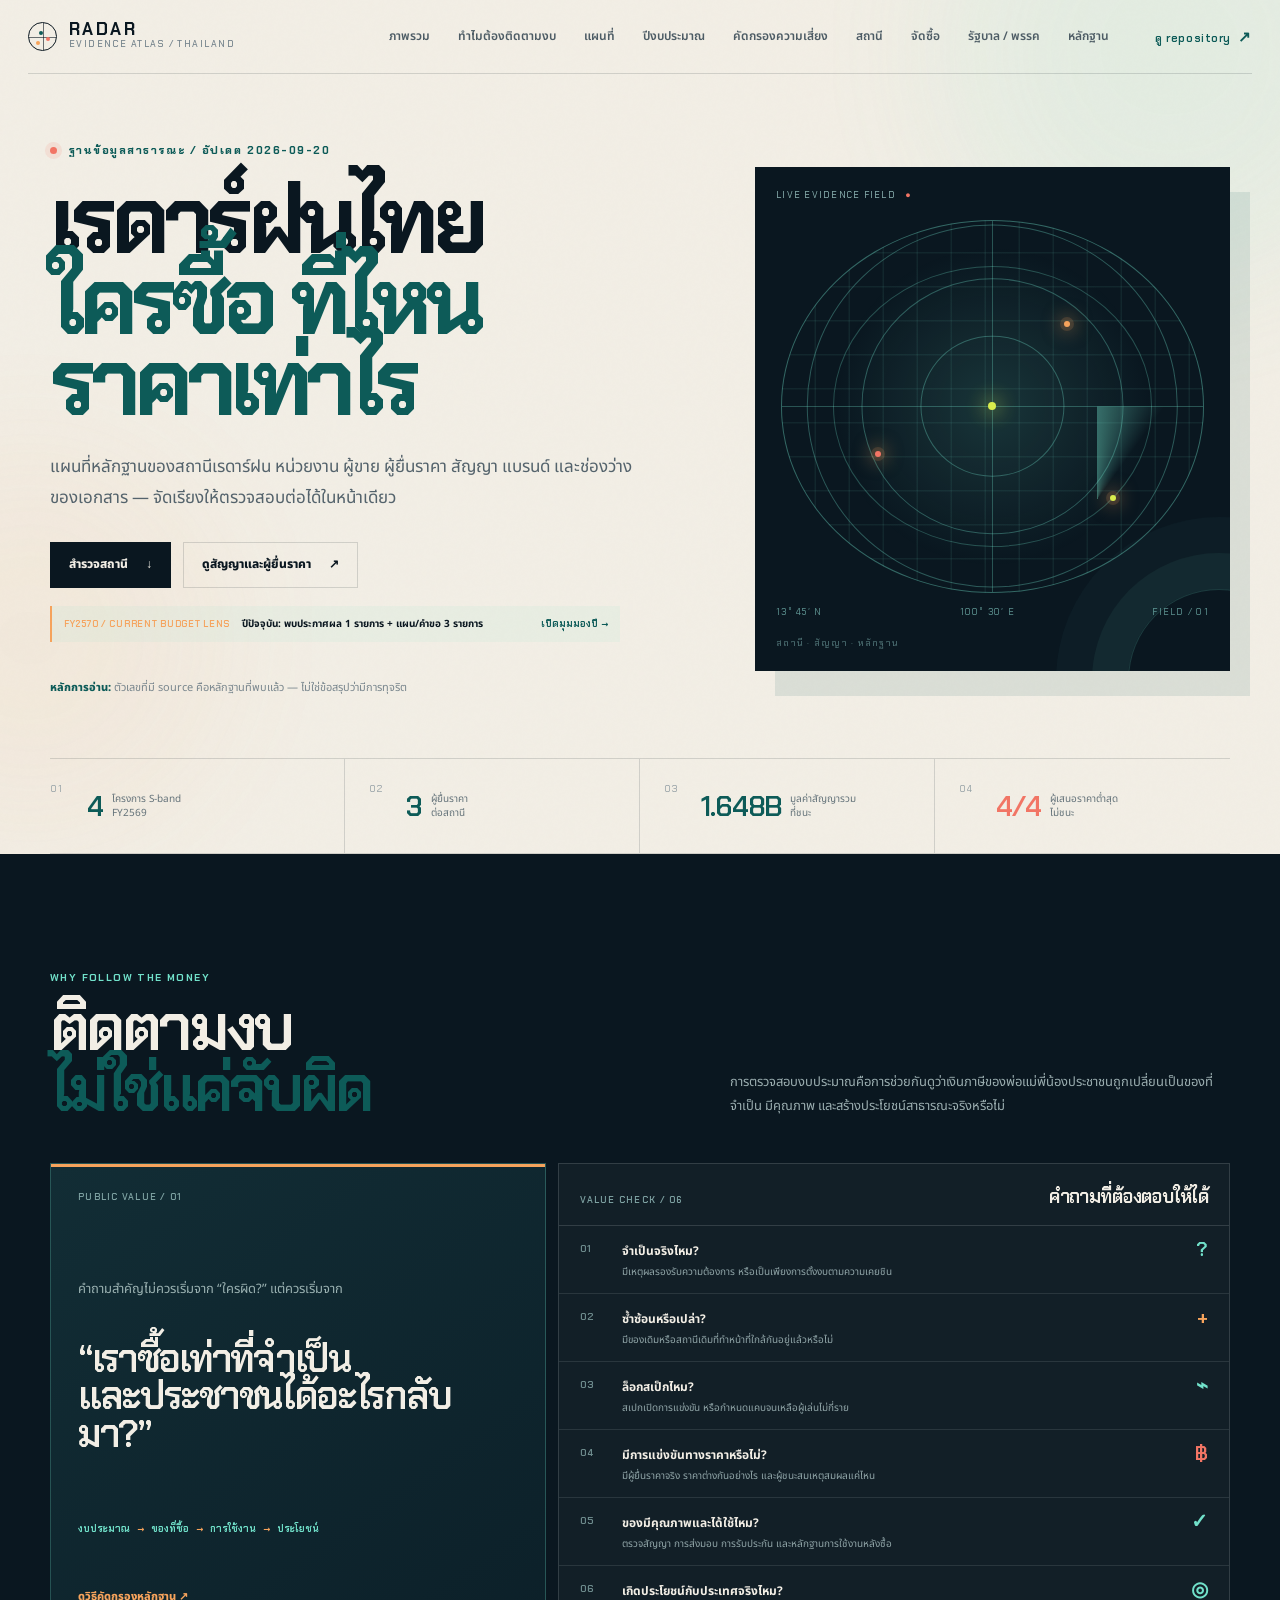
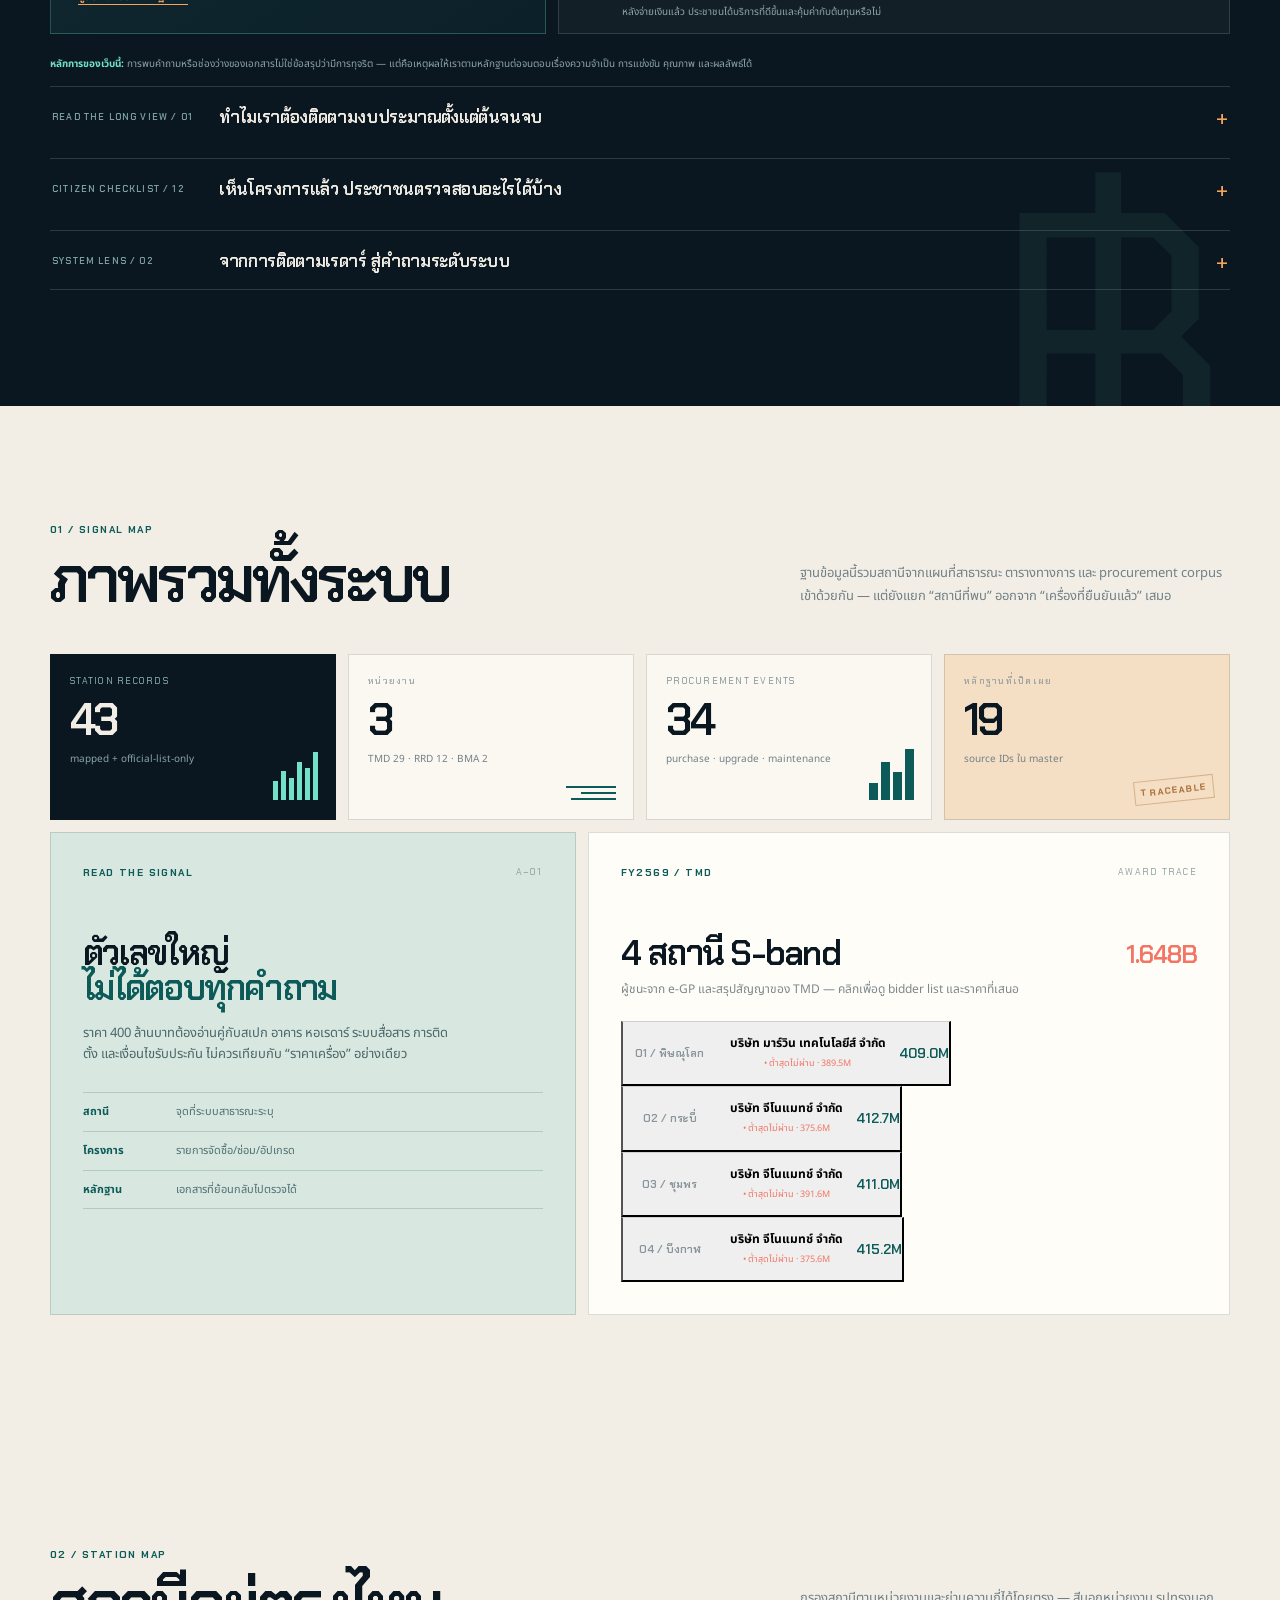
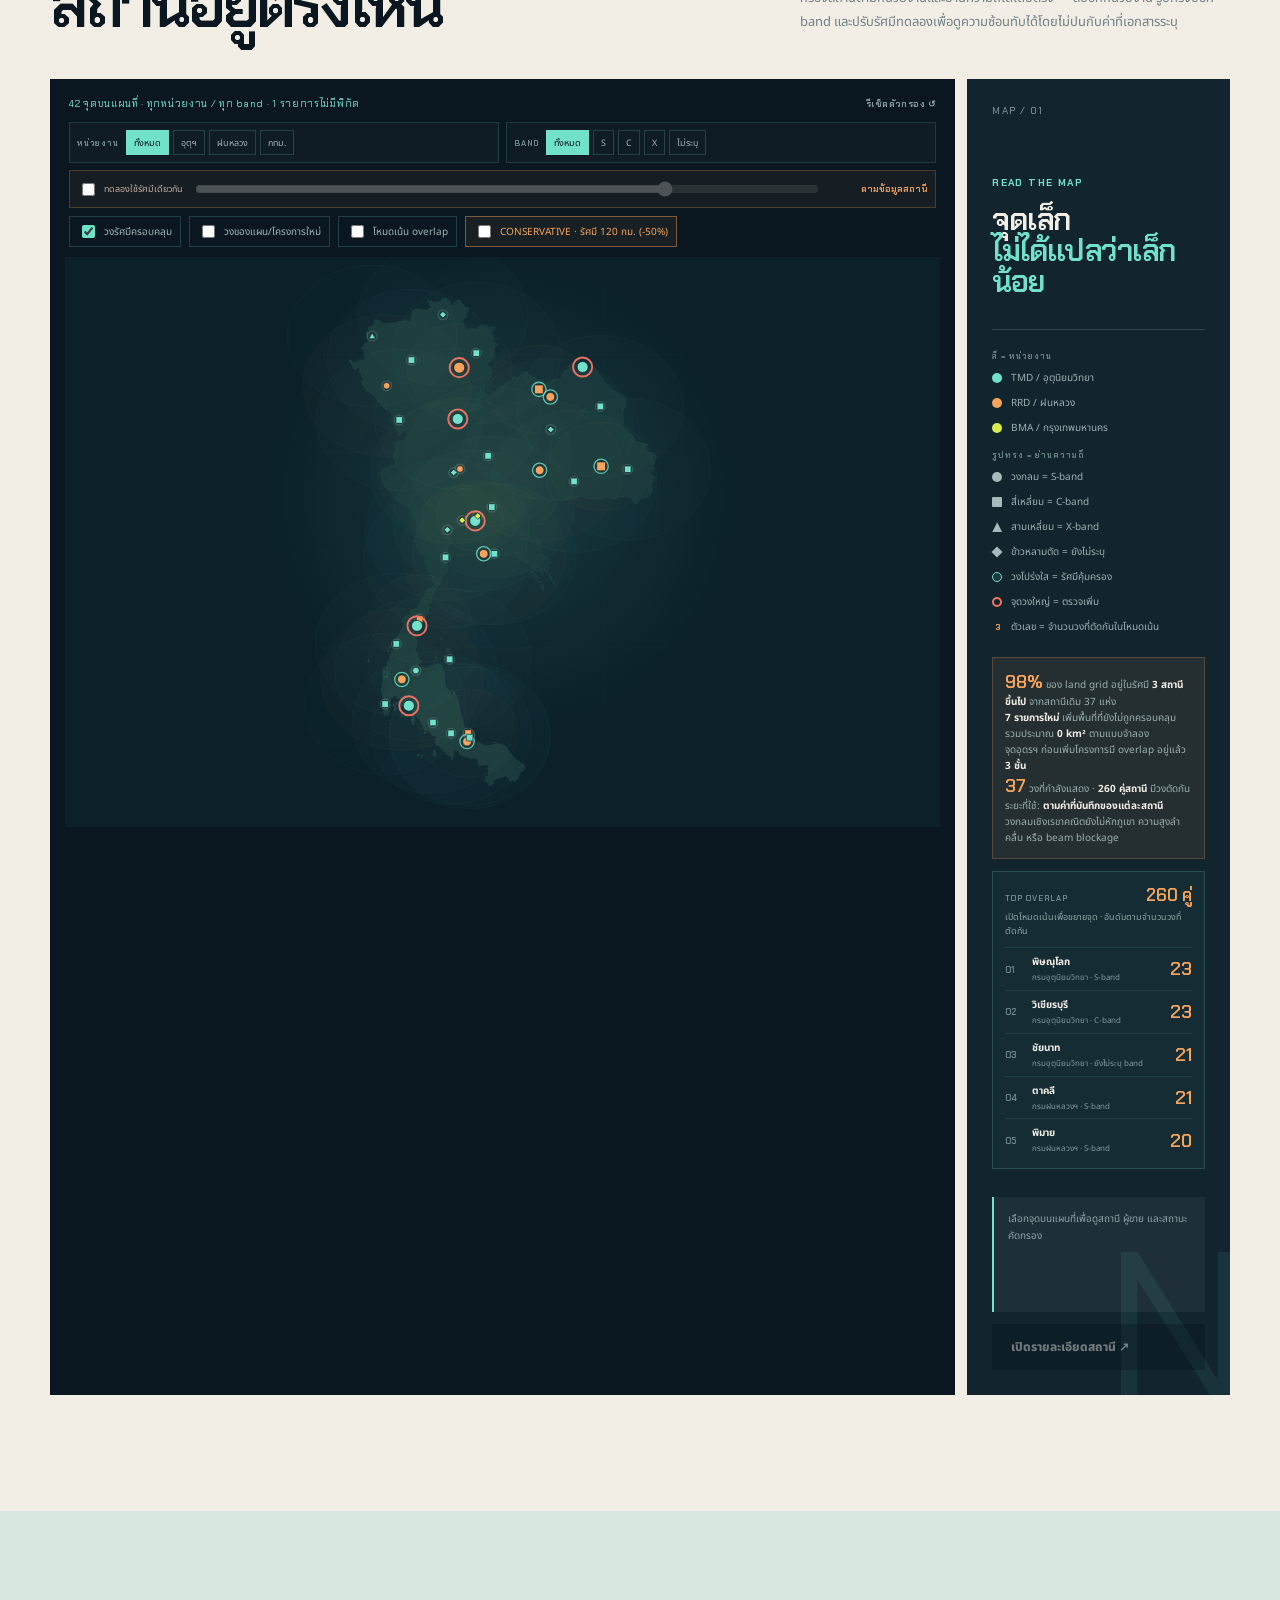
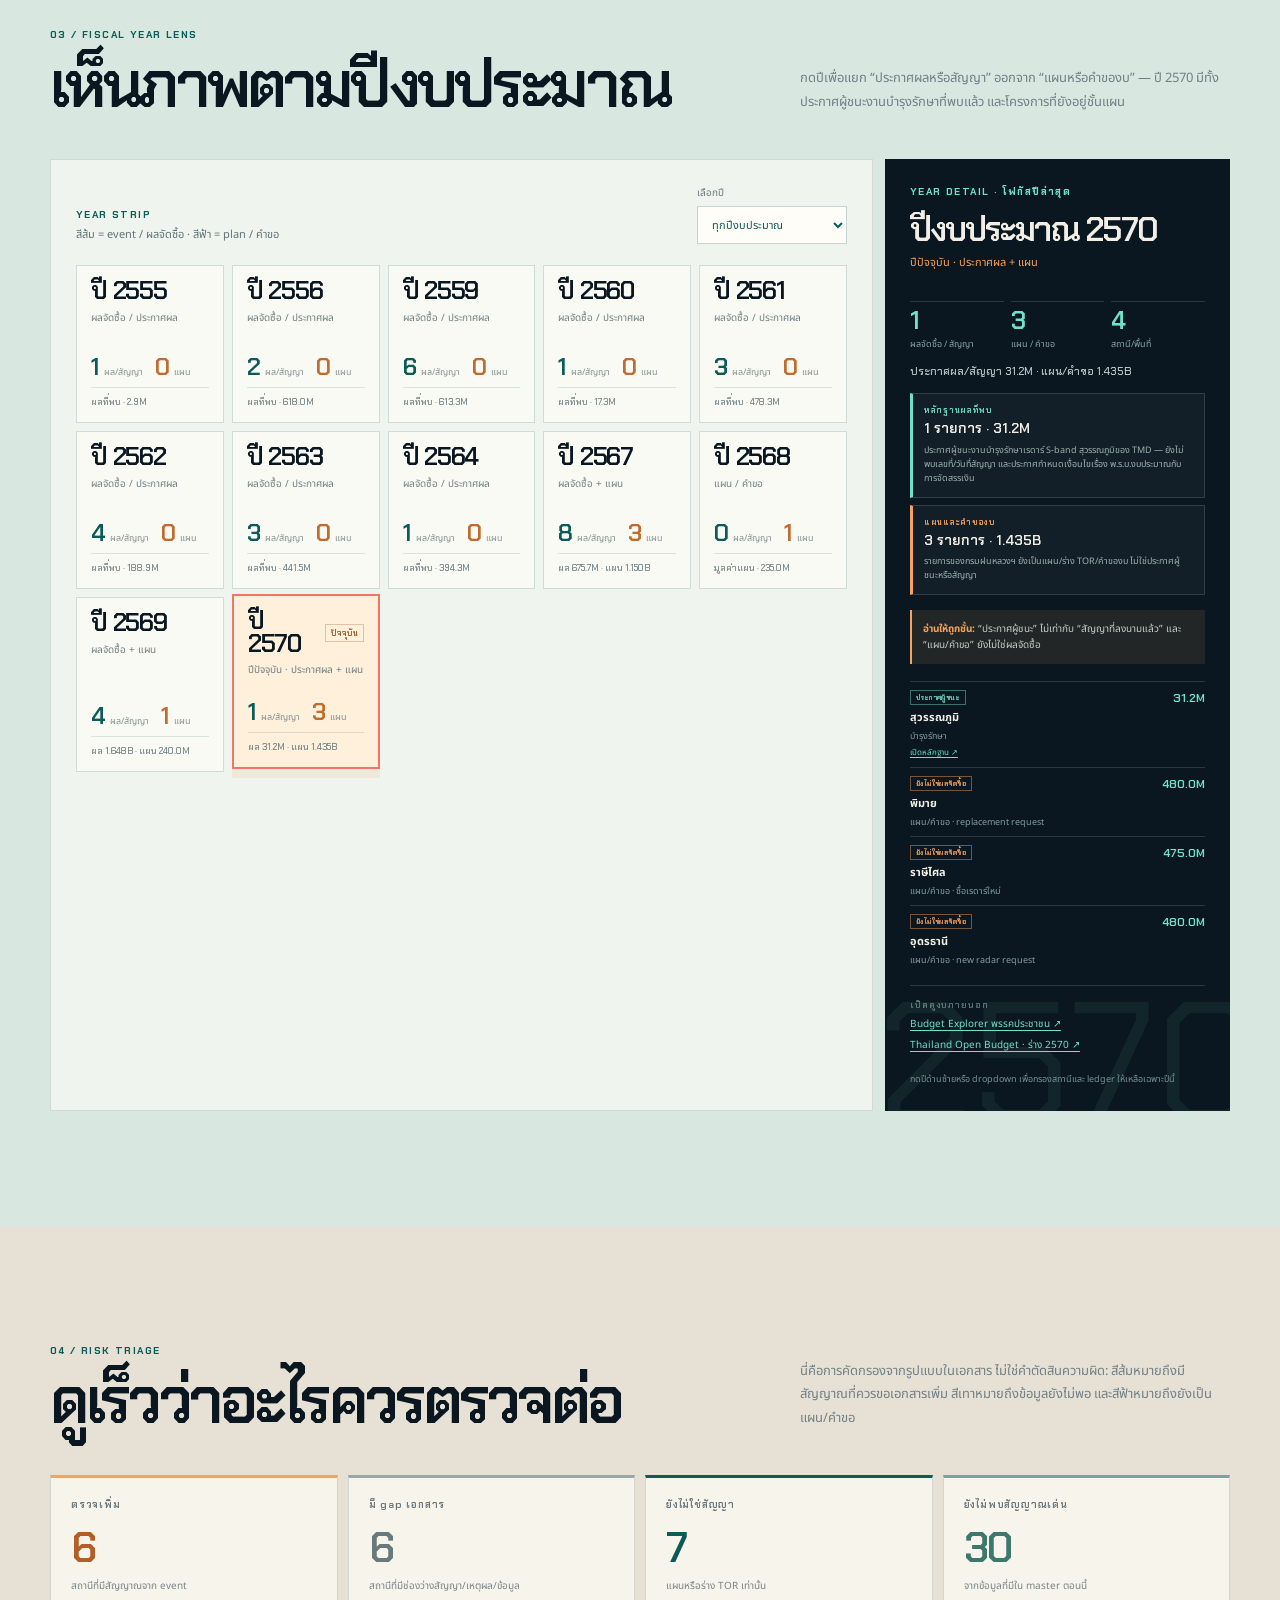
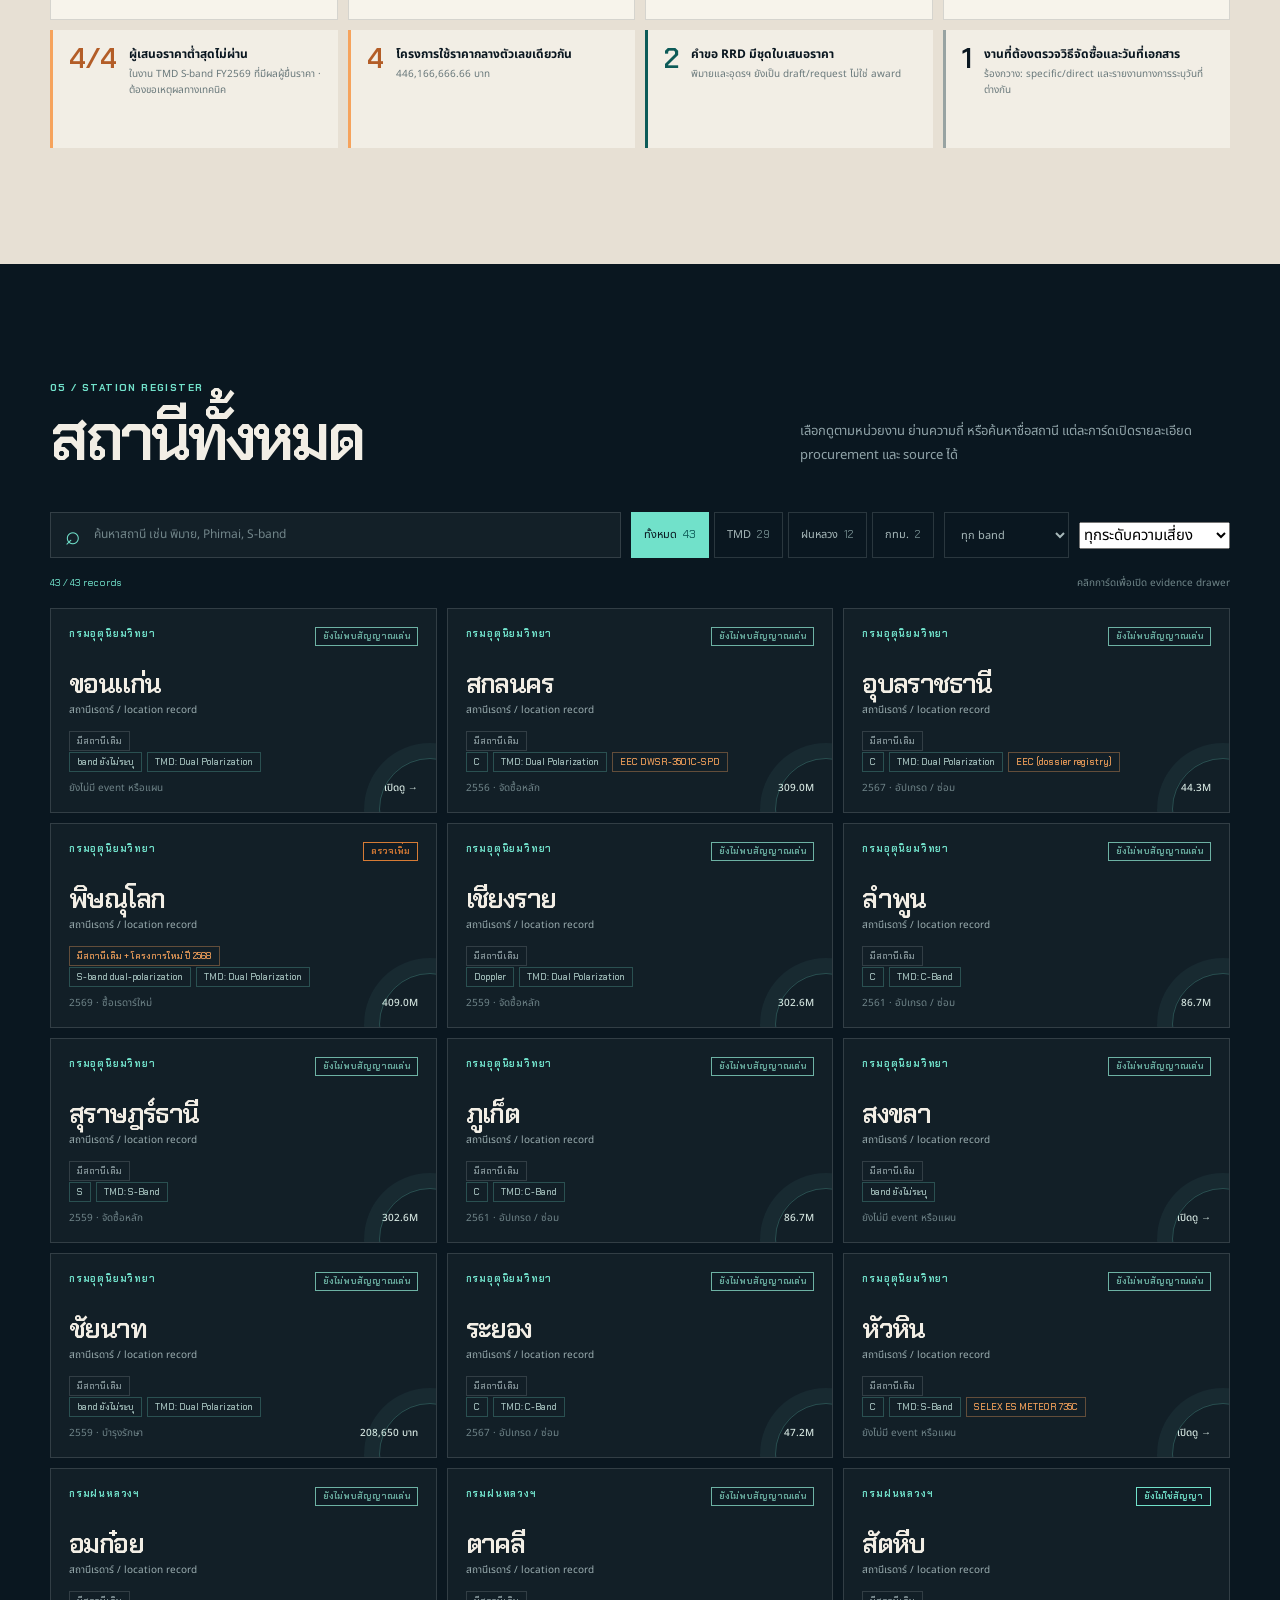
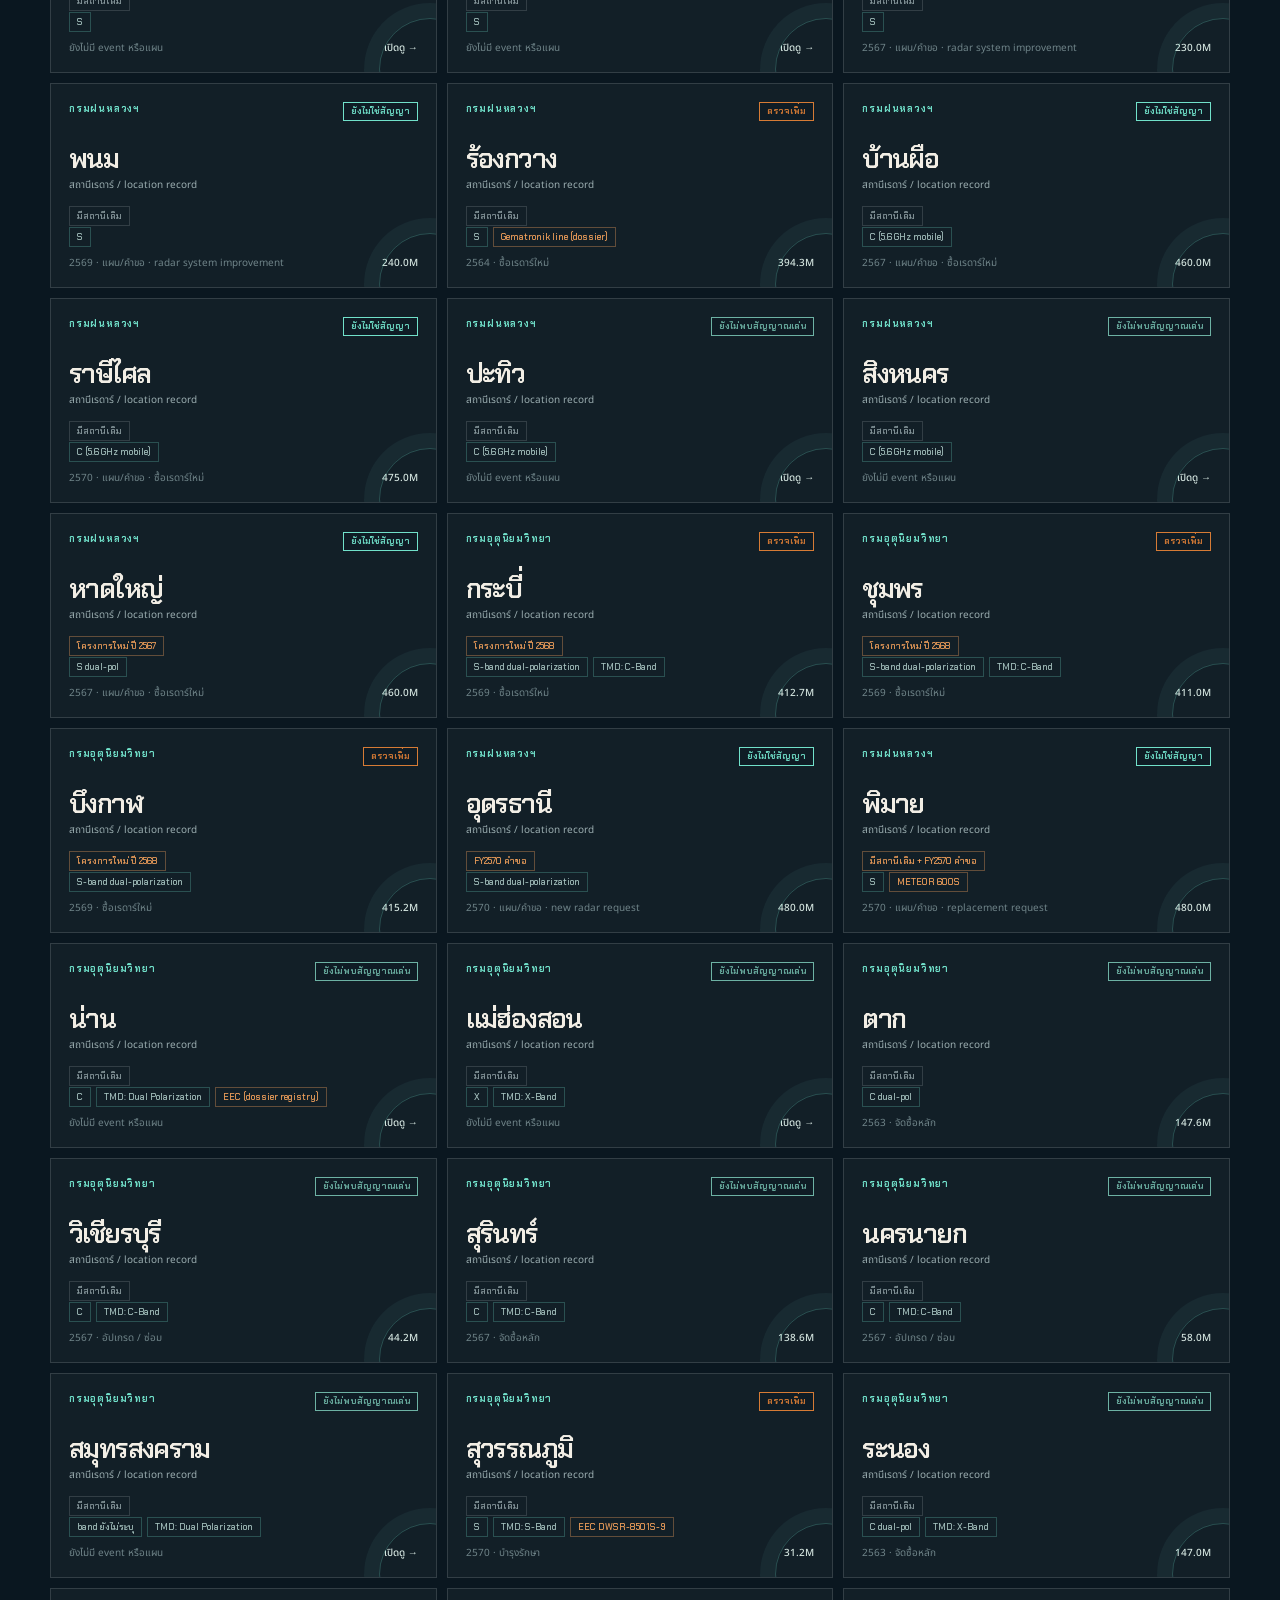
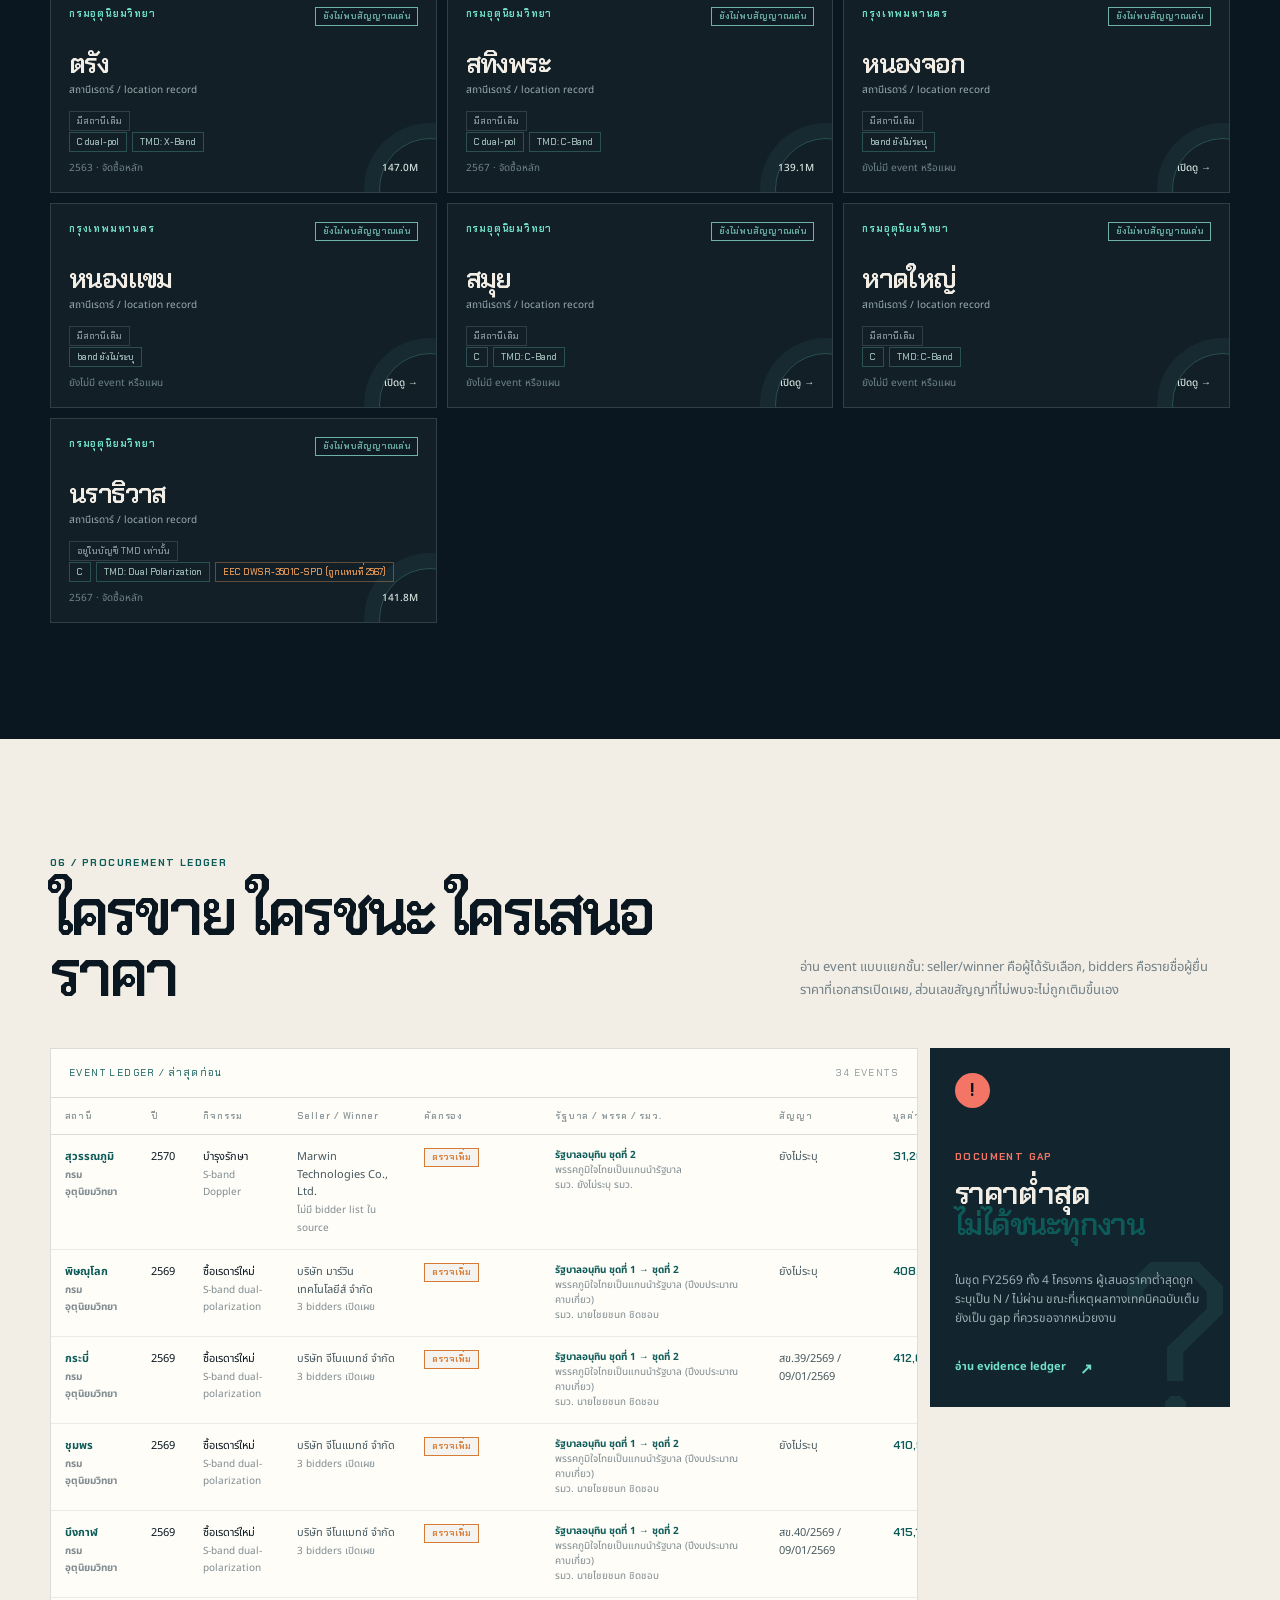
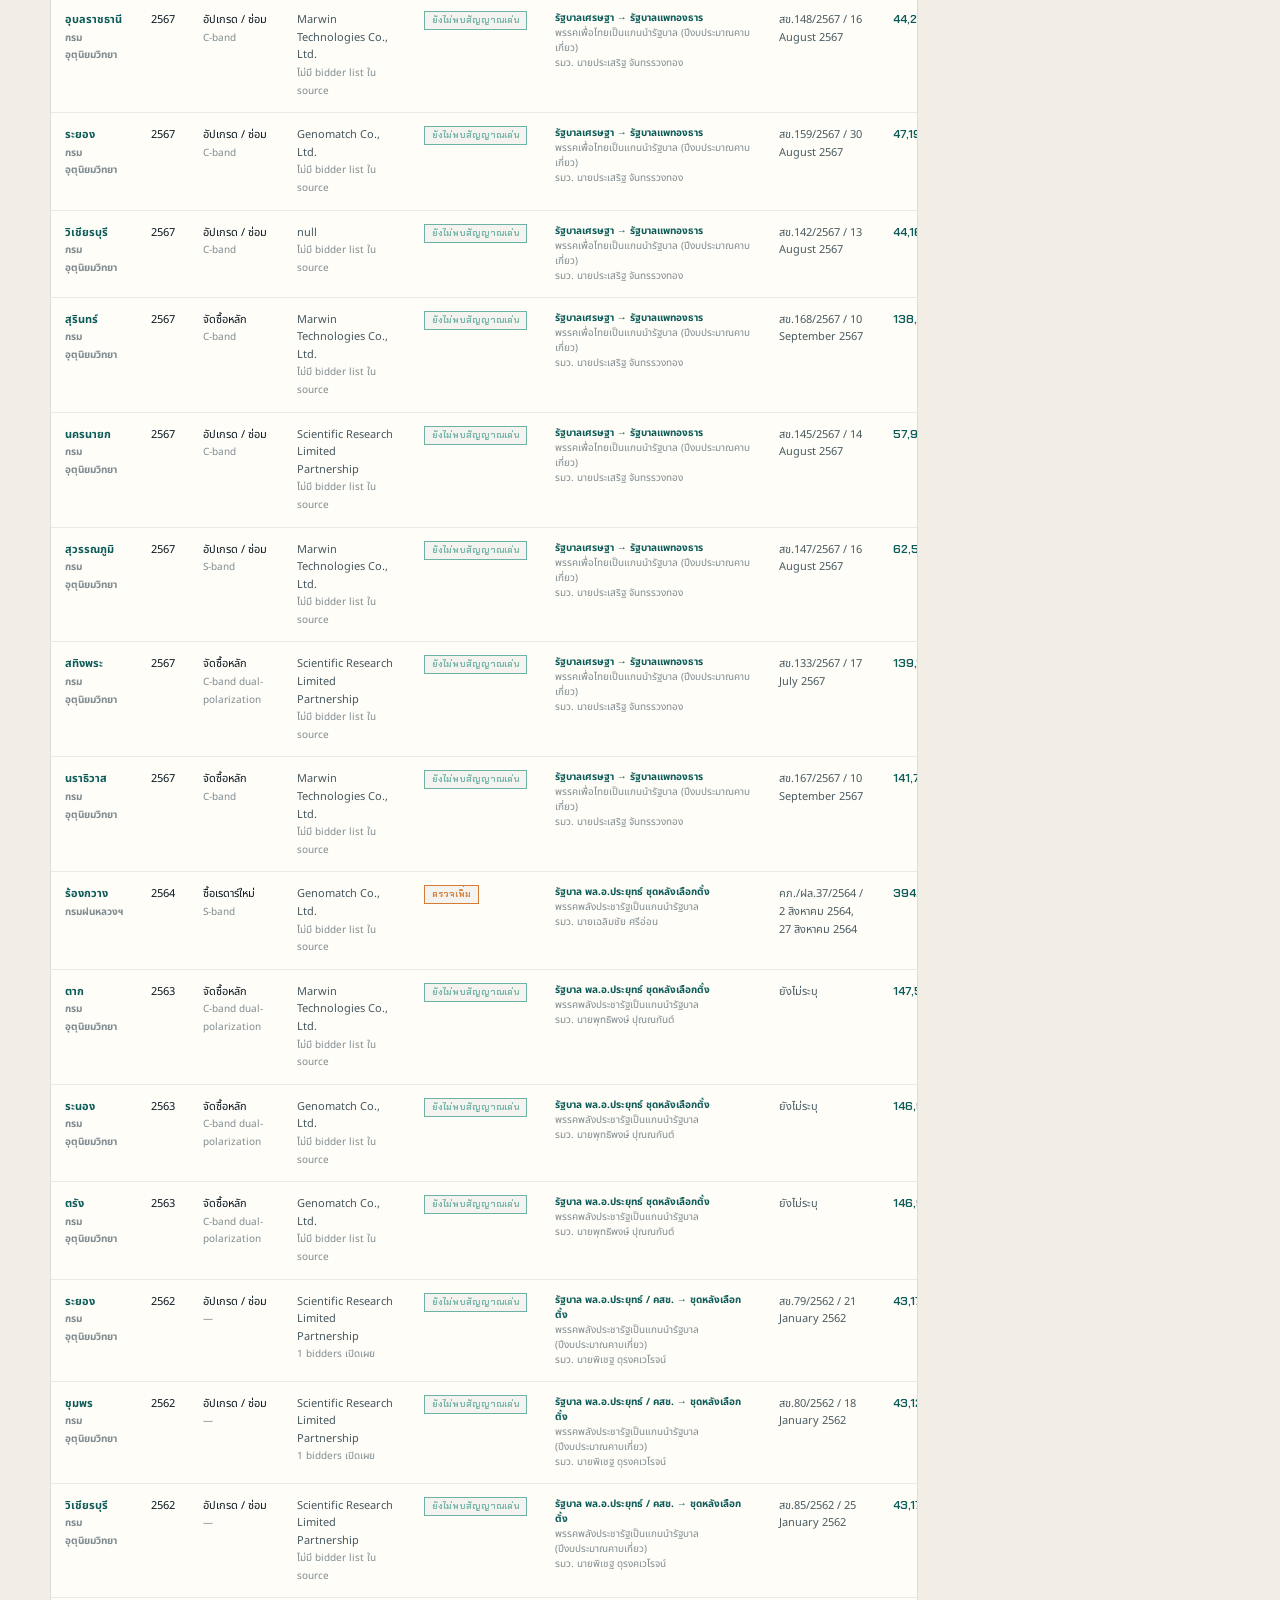
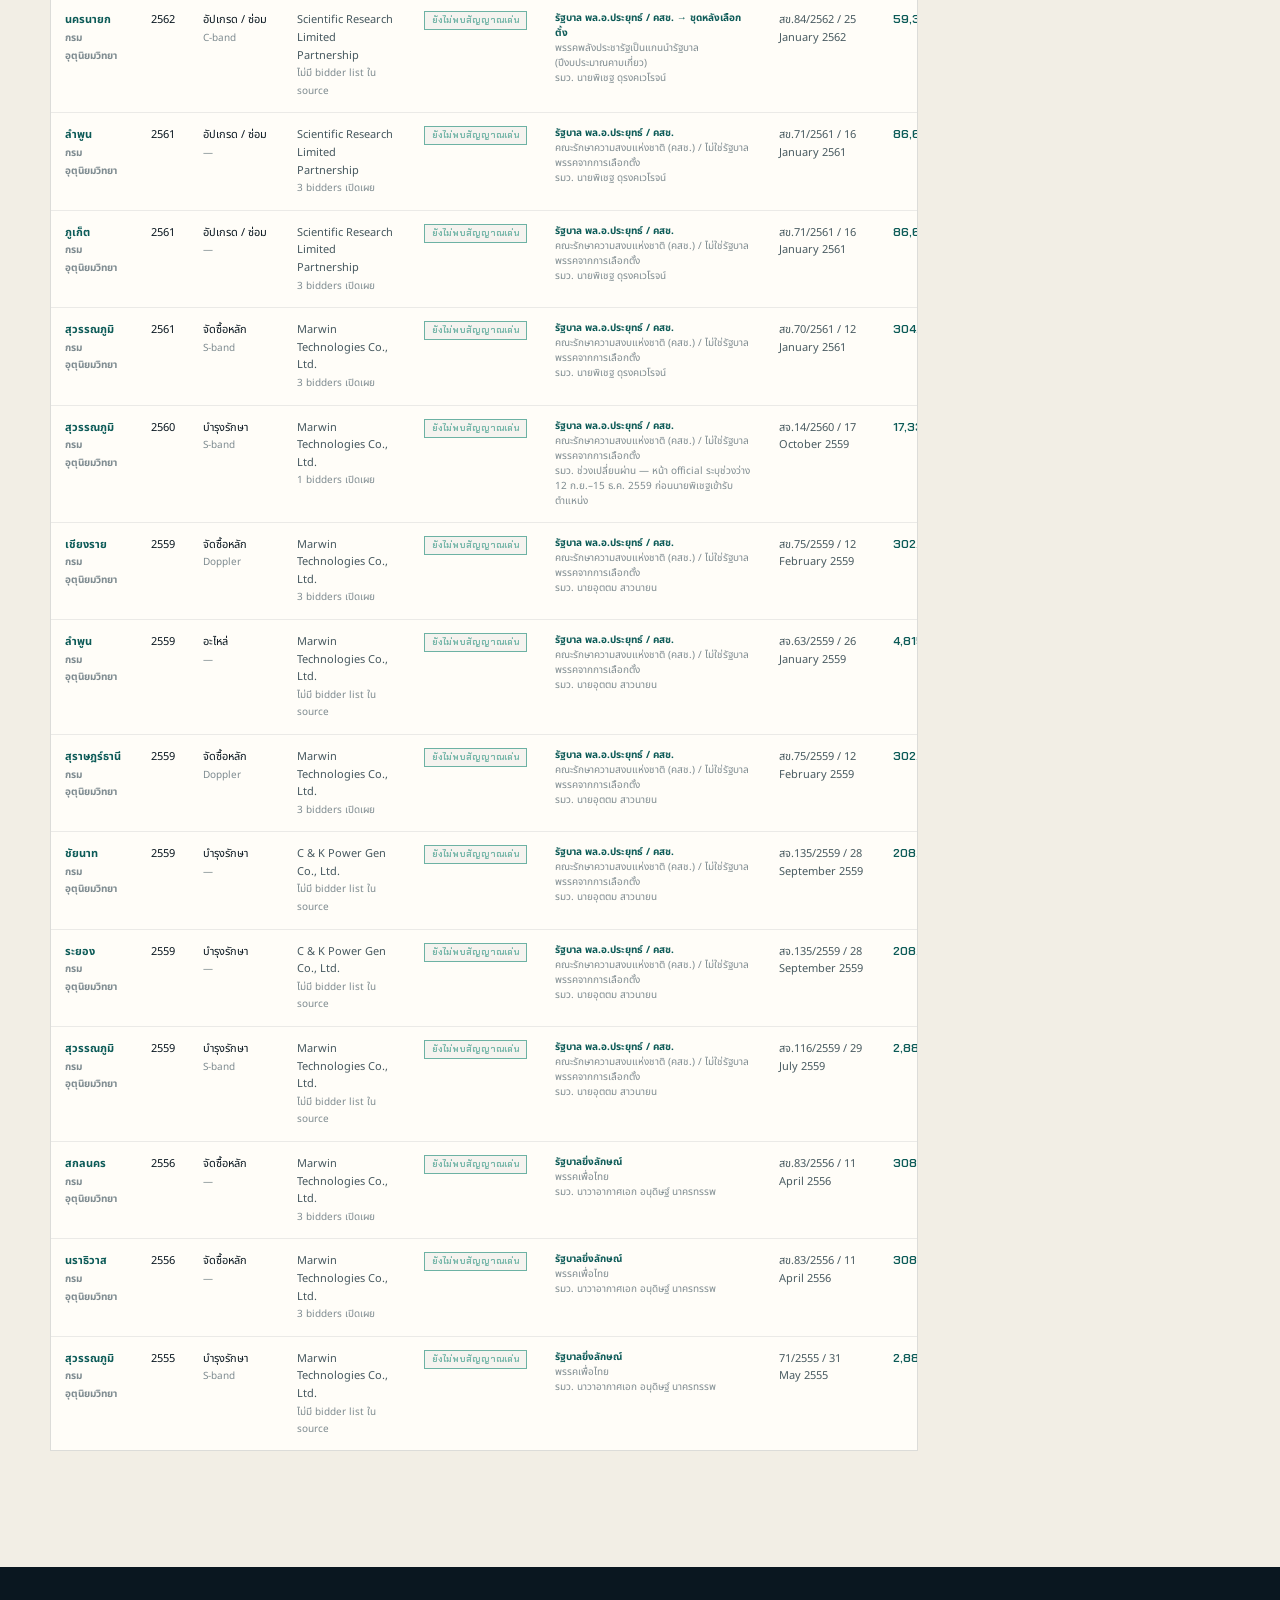
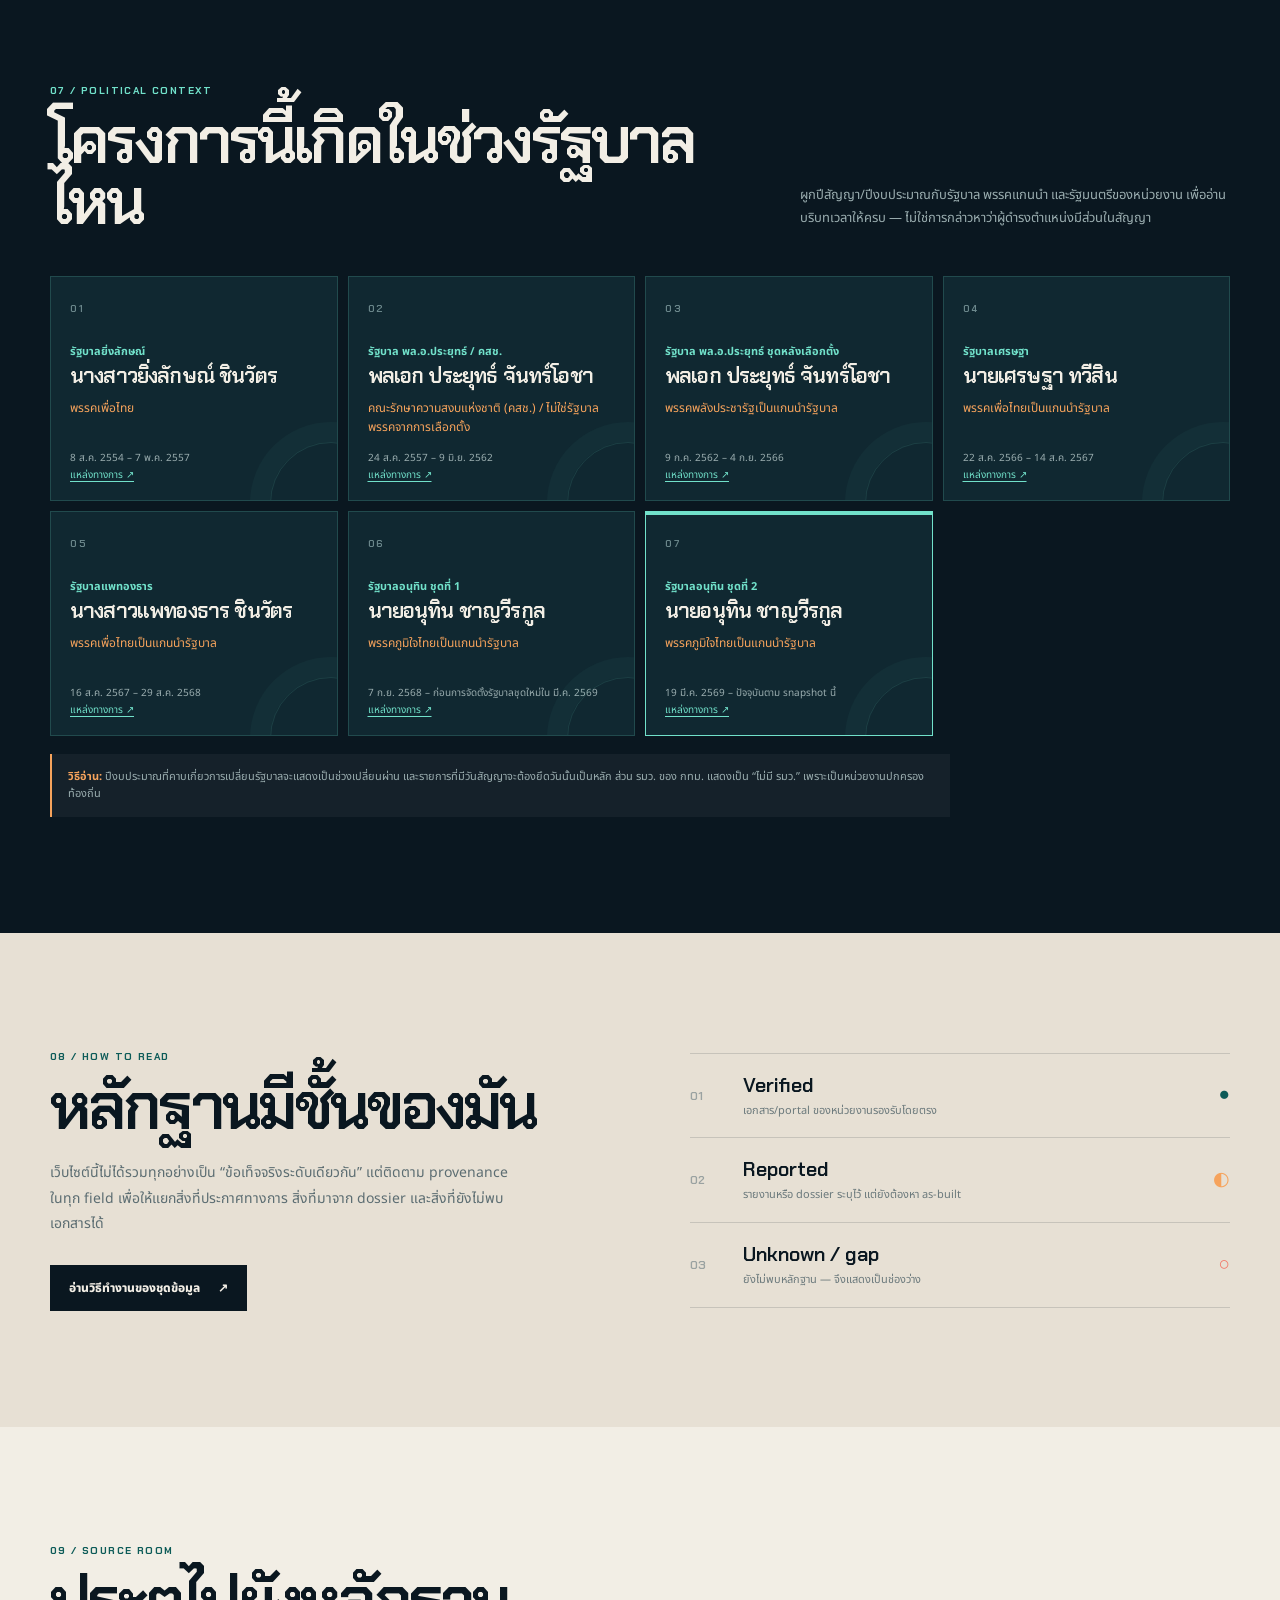
==== commit 2d6bc940: "Add citizen procurement checklist" ====
--- a/index.html
+++ b/index.html
@@ -9,7 +9,7 @@
     <link rel="preconnect" href="https://fonts.googleapis.com" />
     <link rel="preconnect" href="https://fonts.gstatic.com" crossorigin />
     <link href="https://fonts.googleapis.com/css2?family=Chakra+Petch:wght@400;500;600;700&family=Noto+Sans+Thai:wght@400;500;600;700;800&display=swap" rel="stylesheet" />
-    <link rel="stylesheet" href="site/style.css?v=why-budget-20260920-2" />
+    <link rel="stylesheet" href="site/style.css?v=why-budget-20260920-3" />
   </head>
   <body>
     <div class="ambient ambient-one" aria-hidden="true"></div>
@@ -125,11 +125,59 @@
               <p>เพราะสุดท้าย งบประมาณแผ่นดินไม่ใช่เงินของรัฐบาล ไม่ใช่เงินของกระทรวง และไม่ใช่เงินของหน่วยงานใด — <strong>มันคือเงินของพวกเราทุกคน</strong></p>
             </article>
           </details>
+          <details class="why-budget-longread why-budget-checklist-longread">
+            <summary><span>CITIZEN CHECKLIST / 12</span><b>เห็นโครงการแล้ว ประชาชนตรวจสอบอะไรได้บ้าง</b><i>+</i></summary>
+            <article class="why-budget-article">
+              <p>ถ้าเห็นโครงการจัดซื้อจัดจ้างของรัฐ เราควรตรวจตั้งแต่เหตุผลที่จะซื้อ ไปจนถึงซื้อมาแล้วได้ใช้จริงหรือไม่ ไม่ใช่รอจับผิดตอนประกาศผู้ชนะอย่างเดียว เพราะตอนนั้นบางทีขบวนรถไฟออกจากสถานีไปครึ่งประเทศแล้ว</p>
+              <h3>01 — จำเป็นต้องซื้อหรือไม่</h3>
+              <p>ปัญหาที่ต้องการแก้คืออะไร ของเดิมมีอยู่แล้วหรือไม่ ซื้อซ้ำกับหน่วยงานอื่นไหม ซ่อม อัปเกรด เช่า หรือใช้ของเดิมร่วมกันได้หรือไม่ และมีการศึกษาทางเลือกก่อนตัดสินใจซื้อหรือยัง</p>
+              <h3>02 — งบประมาณสมเหตุสมผลหรือไม่</h3>
+              <p>ราคากลางมาจากไหน เทียบกับของที่หน่วยงานอื่นเคยซื้อและราคาตลาดหรือต่างประเทศแล้วเป็นอย่างไร ถ้าแพงกว่ามาก ส่วนต่างมาจากอาคารติดตั้ง software training warranty ภาษี หรือ maintenance จริงหรือไม่ ระวังกรณีตั้งงบสูงแล้วราคาชนะต่ำกว่างบนิดเดียว เพราะ “ต่ำกว่างบ” ไม่ได้แปลว่า “ถูก”</p>
+              <h3>03 — TOR หรือสเปกเปิดกว้างจริงไหม</h3>
+              <p>มีเงื่อนไขที่เฉพาะเจาะจงผิดปกติหรือไม่ ตัวเลขบางค่าแคบจนเหลือสินค้าเพียงรุ่นเดียวหรือเปล่า กำหนดคุณสมบัติบริษัทสูงเกินความจำเป็นไหม กำหนดยี่ห้อ ประเทศต้นกำเนิด certificate หรือเทคโนโลยีที่จำเป็นจริงหรือเป็นตัวกรองคู่แข่ง คำถามที่ดีคือ <strong>“ถ้าไม่ใส่เงื่อนไขข้อนี้ จะกระทบภารกิจอย่างไร?”</strong></p>
+              <h3>04 — มีการแข่งขันจริงหรือไม่</h3>
+              <p>มีบริษัทซื้อซองหรือรับเอกสารกี่ราย ยื่นจริงกี่ราย ผ่านคุณสมบัติกี่ราย และเหลือแข่งราคาจริงกี่ราย ถ้ามีผู้เสนอรายเดียว เกิดขึ้นเพราะตลาดมีผู้ขายน้อยจริง หรือเพราะเงื่อนไขทำให้คนอื่นเข้าไม่ได้ ให้ดูย้อนหลังด้วยว่าผู้ชนะ คู่เทียบ และผู้เสนอราคาวนอยู่ไม่กี่บริษัทหรือไม่</p>
+              <h3>05 — วิธีจัดซื้อเหมาะสมไหม</h3>
+              <p>ทำไมใช้วิธีคัดเลือกหรือเฉพาะเจาะจงแทนการแข่งขันทั่วไป เหตุผลตามกฎหมายมีจริงหรือไม่ และสมเหตุสมผลหรือไม่ รวมถึงตรวจว่ามีการแบ่งซื้อแบ่งจ้างของชุดเดียวกันเป็นหลายสัญญาหรือไม่</p>
+              <h3>06 — ระยะเวลาแข่งขันเป็นธรรมหรือไม่</h3>
+              <p>ประกาศ TOR นานพอไหม บริษัททั่วไปมีเวลาทำข้อเสนอทันไหม และกำหนดส่งของเร็วผิดปกติจนมีเพียงบริษัทที่เตรียมของไว้แล้วทำได้หรือไม่ สเปกไม่ได้ล็อกด้วยตัวเลขอย่างเดียว — บางครั้ง <strong>เวลาก็ล็อกได้</strong></p>
+              <h3>07 — หลังได้ผู้ชนะ มีอะไรเปลี่ยนหรือไม่</h3>
+              <p>มีการแก้สัญญา เพิ่มวงเงิน ลดสเปก เปลี่ยนของ ขยายเวลาส่งมอบ หรือมีค่าปรับหรือไม่ ตรวจรับอย่างไร และใครเป็นกรรมการตรวจรับ ความคุ้มค่าอาจหายไปตอนแก้สัญญา แม้ตอนประกวดราคาจะดูดี</p>
+              <h3>08 — ของที่ส่งมอบตรงตามสเปกจริงไหม</h3>
+              <p>ไม่ใช่แค่มีของมาวาง ต้องดูว่ารุ่นตรง จำนวนครบ ประสิทธิภาพถึง ทดสอบจริงอย่างไร ใครรับรองผล และมี acceptance test หรือไม่</p>
+              <h3>09 — ซื้อมาแล้วได้ใช้หรือเปล่า</h3>
+              <p>หลังจากหนึ่งปี ยังใช้งานอยู่ไหม ใช้กี่เปอร์เซ็นต์ของความสามารถ มีคนใช้จริงกี่คน เครื่องเสียไหม อาคารเปิดใช้งานหรือยัง ระบบ IT มีคนเข้าไหม และผลลัพธ์ดีขึ้นอย่างที่เขียนไว้ตอนของบหรือไม่ ของรัฐบางอย่างซื้อถูกระเบียบ สร้างเสร็จ ตรวจรับแล้ว แล้วก็จบชีวิตราชการอย่างสงบอยู่ในห้องเก็บของ</p>
+              <h3>10 — ค่าดูแลตลอดอายุเท่าไร</h3>
+              <p>อย่าดูแค่ราคาซื้อ ของ 100 ล้านบาทอาจมี maintenance ปีละ 20 ล้านบาท ใช้ 10 ปีจริงๆ กลายเป็น 300 ล้านบาท ต้องดูค่าอะไหล่ software license cloud support consumables บุคลากร ค่าไฟ training และ vendor lock-in</p>
+              <h3>11 — ซื้อแล้วผูกกับผู้ขายรายเดียวหรือไม่</h3>
+              <p>โดยเฉพาะ IT, radar, medical equipment และ telecom ถ้าเปลี่ยน vendor ไม่ได้ อะไหล่ต้องซื้อจากเจ้าเดิม software ต้องต่อกับเจ้าเดิม และข้อมูลย้ายออกไม่ได้ ราคาซื้อวันแรกอาจดูไม่แพง แต่กำลังผูกพันกับผู้ขายไปอีกสิบปีโดยพฤตินัย</p>
+              <h3>12 — ประโยชน์ที่ได้คุ้มเงินจริงหรือไม่</h3>
+              <p>คำถามง่ายที่สุดคือ <strong>ถ้าไม่ใช้วิธีนี้ มีวิธีอื่นที่ได้ผลใกล้เคียงกัน แต่ถูกกว่าหรือไม่?</strong> นี่คือหัวใจของการตรวจงบประมาณ</p>
+              <div class="why-budget-article-callout"><strong>สัญญาณเตือน 7 อย่าง:</strong> สเปกแปลก · ผู้เสนอราคาน้อย · เจ้าเดิมชนะบ่อย · ราคาชนะชิดราคากลาง · ใช้วิธีพิเศษแทนการแข่งขัน · แก้สัญญาหลังชนะเยอะ · ซื้อใหม่ทั้งที่ของเดิมยังมี</div>
+              <p>สัญญาณเหล่านี้ยังไม่ใช่หลักฐานว่าทุจริต แต่เป็นเหตุผลเพียงพอที่จะถามว่า “ทำไม” หน้าที่ของประชาชนไม่จำเป็นต้องพิสูจน์คดีอาญาให้ได้ เราเพียงต้องทำให้หน่วยงานตอบคำถามพื้นฐานได้ว่า <strong>ทำไมต้องซื้อ ทำไมต้องซื้อแบบนี้ ทำไมต้องซื้อจากตลาดแบบนี้ และซื้อมาแล้วประเทศได้อะไรกลับมา</strong></p>
+            </article>
+          </details>
           <details class="why-budget-longread why-budget-system">
             <summary><span>SYSTEM LENS / 02</span><b>จากการติดตามเรดาร์ สู่คำถามระดับระบบ</b><i>+</i></summary>
             <article class="why-budget-article">
               <p>ยิ่งดูเรื่องเรดาร์ตรวจอากาศ คำถามจึงไม่ควรหยุดอยู่แค่ว่า <strong>“ราคานี้แพงไปหรือเปล่า?”</strong> แต่ต้องถอยออกมาถามว่า <strong>ประเทศไทยออกแบบระบบเรดาร์ของประเทศกันอย่างไร</strong></p>
               <p>วันนี้เรามีเรดาร์อยู่ในความรับผิดชอบของหลายหน่วยงาน ทั้งกรมอุตุนิยมวิทยา กรมฝนหลวงฯ กรุงเทพมหานคร และหน่วยงานอื่นๆ แต่ละแห่งมีภารกิจต่างกัน จึงมีเหตุผลที่จะต้องมีเครื่องมือของตัวเองบางส่วน ปัญหาคือ ถ้าต่างคนต่างวางแผน ต่างคนต่างซื้อ ต่างคนต่างบำรุงรักษา โดยไม่มีภาพใหญ่ร่วมกัน เราอาจได้ระบบที่แต่ละกรมดูสมเหตุสมผล แต่เมื่อเอางบประมาณของทั้งประเทศมารวมกันกลับไม่คุ้มค่า</p>
+              <h3>หลากหลายสเปก หลากหลายยี่ห้อ — แล้วทำไมผู้ขายมีไม่กี่เจ้า</h3>
+              <p>นี่เป็นคำถามที่ควรตั้งอย่างจริงจัง แต่ยังไม่ใช่ข้อสรุปว่ามีการล็อกสเปก เพราะตลาดเรดาร์อากาศอาจมีผู้ผลิตจริงไม่กี่ราย ตัวแทนจำหน่ายอาจผูกกับเจ้าของเทคโนโลยี และงานหนึ่งชุดอาจรวมเครื่อง ซอฟต์แวร์ การติดตั้ง การเชื่อมข้อมูล การรับประกัน และการบำรุงรักษาไว้ด้วยกัน</p>
+              <ul class="why-budget-question-list">
+                <li><strong>ผู้ขายน้อยเพราะตลาดเล็กจริง หรือเพราะ TOR แคบเกินไป?</strong></li>
+                <li><strong>ข้อกำหนดเป็นความต้องการใช้งานจริง หรือระบุยี่ห้อ/รุ่นทางอ้อม?</strong></li>
+                <li><strong>ผู้เสนอราคาที่ไม่ผ่านแพ้ตรงไหน?</strong> มี technical-evaluation matrix และเหตุผลที่ตรวจสอบได้หรือไม่</li>
+                <li><strong>มีตัวแทนจำหน่ายหรือหนังสือแต่งตั้งรายเดียวหรือไม่?</strong> และเงื่อนไขนั้นจำเป็นต่อการรับประกันจริงแค่ไหน</li>
+                <li><strong>ราคากลางมาจากตลาดหลายราย หรืออ้างจากผู้ขายกลุ่มเดียวกัน?</strong></li>
+              </ul>
+              <p>คำถามเหล่านี้ใช้ตรวจการแข่งขันและความคุ้มค่า ไม่ใช่ใช้กล่าวหาผู้ขายหรือเจ้าหน้าที่ล่วงหน้า สิ่งที่ควรขอมาอ่านคู่กันคือ TOR ทุกฉบับและการแก้ไข รายชื่อผู้ซื้อเอกสาร รายชื่อผู้ยื่นราคา ผลประเมินด้านเทคนิค เหตุผลการไม่ผ่าน และหลักฐานสำรวจตลาด</p>
+              <h3>แล้วทำไมเรดาร์ในต่างประเทศจึงดูถูกกว่า</h3>
+              <p>ควรถามครับ แต่ต้องเทียบของที่เหมือนกันจริงๆ ก่อน เพราะคำว่า “เรดาร์หนึ่งเครื่อง” อาจหมายถึงคนละขอบเขตงาน บางสัญญาซื้อเฉพาะ antenna หรือ sensor บางสัญญาซื้อทั้งระบบพร้อมหอ อาคาร ศูนย์ข้อมูล ซอฟต์แวร์ การติดตั้ง ภาษี การฝึกอบรม และบำรุงรักษาหลายปี</p>
+              <p>ราคาที่ต่างกันอาจมาจากการซื้อจำนวนมากและใช้มาตรฐานเดียวกัน การแข่งขันระดับนานาชาติ ต้นทุนโครงสร้างพื้นฐานที่มีอยู่แล้ว ค่าแรงและภาษี ขนาดตลาด อัตราแลกเปลี่ยน อายุสัญญารับประกัน หรือขอบเขตงานที่ไม่เท่ากัน ไม่ใช่ทุกกรณีจะหมายความว่าไทยถูกตั้งราคาแพงเกินจริง แต่ทุกกรณีควรมีตารางเทียบให้ตรวจได้</p>
+              <div class="why-budget-article-callout"><strong>ก่อนสรุปว่าแพงหรือถูก ต้องเทียบอย่างน้อย: band · dual polarization · transmitter · antenna/radome · tower/building · software/data integration · installation · warranty · AMC · training · tax · อายุการใช้งาน</strong></div>
+              <p class="why-budget-source">ตัวอย่างที่ควรใช้เป็นฐานเทียบ: แคนาดาระบุสัญญาปี 2016 สำหรับเรดาร์ S-band ใหม่ 33 ระบบรวมติดตั้งมูลค่า 180.4 ล้านดอลลาร์แคนาดา — แต่เป็นการซื้อจำนวนมากและคนละช่วงเวลา; อินเดียประกาศจัดซื้อเป็นชุด 20 C-band และ 25 X-band พร้อม AWS/disdrometer และบริการรับประกัน/บำรุงรักษา; ส่วนสหราชอาณาจักรมีประกาศที่เป็นเพียงการจัดหาเสาอากาศ C-band ไม่ใช่เรดาร์ทั้งระบบ — ทั้งหมดนี้จึงต้องอ่าน scope ก่อนเทียบราคา</p>
+              <p class="why-budget-source-links"><a href="https://www.canada.ca/en/environment-climate-change/services/weather-general-tools-resources/radar-overview/radar-replacement-project.html" target="_blank" rel="noreferrer">Canada Weather Radar Replacement ↗</a><a href="https://eprocure.gov.in/eprocure/app?component=%24DirectLink&amp;page=FrontEndTenderDetails&amp;service=direct&amp;session=T&amp;sp=SGN2mhrbXCOcEcQ8Xi8JEKeSJge%2FMOuBR%2BaAsI38I%2Bs4%3D" target="_blank" rel="noreferrer">India IMD tender ↗</a><a href="https://www.find-tender.service.gov.uk/procurement/ocds-h6vhtk-0582dc" target="_blank" rel="noreferrer">UK Met Office notice ↗</a></p>
               <h3>ทำไมเราไม่แชร์ข้อมูลกันให้มากกว่านี้</h3>
               <p>ประเทศไทยมีการแชร์ข้อมูลกันอยู่แล้วบางส่วน เว็บไซต์กรมอุตุนิยมวิทยาเองแสดงข้อมูลเรดาร์ของกรมฝนหลวง เช่น พิมาย ตาคลี อมก๋อย และสัตหีบ ขณะที่สถาบันสารสนเทศทรัพยากรน้ำก็มีระบบรวบรวมข้อมูลน้ำและอากาศจากหลายหน่วยงานมานานแล้ว</p>
               <p>คำถามที่แม่นกว่าคือ ในเมื่อแชร์กันได้แล้ว ทำไมไม่ออกแบบให้การแชร์ข้อมูลเป็นหัวใจของระบบตั้งแต่ก่อนซื้อ เราน่าจะเริ่มจากแผนที่กลางว่า ประเทศไทยมีเรดาร์อะไรอยู่ตรงไหน เครื่องไหนใช้ร่วมกันได้ ตรงไหนข้อมูลซ้ำกัน ตรงไหนยังเป็นจุดอับ และตรงไหนควรซื้อเพิ่มจริงๆ แล้วค่อยจัดงบตามช่องว่างของ <strong>ประเทศ</strong> ไม่ใช่ตามขอบเขตของแต่ละกรม</p>
--- a/site/style.css
+++ b/site/style.css
@@ -107,6 +107,8 @@
 .why-budget-section { position: relative; overflow: hidden; background: var(--ink); color: var(--paper); }.why-budget-section::before { content: ""; pointer-events: none; position: absolute; inset: 0; opacity: .24; background: linear-gradient(90deg, transparent 49.9%, rgba(113,225,202,.14) 50%, transparent 50.1%), linear-gradient(0deg, transparent 49.9%, rgba(113,225,202,.14) 50%, transparent 50.1%); background-size: 84px 84px; mask-image: linear-gradient(to bottom, black, transparent 88%); }.why-budget-section::after { content: "฿"; position: absolute; right: 4%; bottom: -88px; color: rgba(113,225,202,.06); font: 370px/.8 var(--display); pointer-events: none; }.why-budget-section .section-heading, .why-budget-grid, .why-budget-footnote { position: relative; z-index: 1; }.why-budget-section .eyebrow { color: var(--teal); }.why-budget-section h2 { color: var(--paper); }.why-budget-section .section-intro { color: #9aadaf; max-width: 500px; }
 .why-budget-grid { display: grid; grid-template-columns: .85fr 1.15fr; gap: 12px; }.why-budget-statement { min-height: 455px; padding: 27px; display: flex; flex-direction: column; justify-content: space-between; border: 1px solid rgba(113,225,202,.25); background: linear-gradient(145deg, #122d35, #0c2029); box-shadow: inset 0 3px 0 var(--orange); }.why-budget-mark, .why-budget-checks-head span { color: #7fa3a3; font: 600 9px var(--display); letter-spacing: .14em; }.why-budget-statement p { max-width: 290px; margin: 44px 0 10px; color: #9ab1b1; font-size: 13px; line-height: 1.7; }.why-budget-statement > strong { color: var(--paper); font: 600 clamp(2rem, 3vw, 3.1rem)/.98 var(--display); letter-spacing: -.06em; }.why-budget-route { display: flex; flex-wrap: wrap; align-items: center; gap: 7px; margin-top: 38px; color: var(--teal); font: 600 10px var(--display); }.why-budget-route i { color: var(--orange); font-style: normal; }.why-budget-link { align-self: start; margin-top: 22px; color: var(--orange); font-size: 11px; font-weight: 800; text-decoration: underline; text-underline-offset: 4px; }.why-budget-checks { border: 1px solid rgba(224,241,235,.15); background: rgba(255,255,255,.035); }.why-budget-checks-head { display: flex; align-items: baseline; justify-content: space-between; gap: 15px; padding: 20px 21px 16px; border-bottom: 1px solid rgba(224,241,235,.15); }.why-budget-checks-head b { color: var(--paper); font: 600 19px var(--display); letter-spacing: -.03em; }.why-budget-check { display: grid; grid-template-columns: 30px 1fr 25px; gap: 12px; align-items: start; padding: 13px 21px; border-bottom: 1px solid rgba(224,241,235,.11); transition: background .2s, padding-left .2s; }.why-budget-check:last-child { border-bottom: 0; }.why-budget-check:hover { padding-left: 27px; background: rgba(113,225,202,.08); }.why-budget-check > i { color: #6f8d8e; font: 600 10px var(--display); font-style: normal; padding-top: 3px; }.why-budget-check b { color: var(--paper); font-size: 12px; }.why-budget-check p { margin: 2px 0 0; color: #91a6a8; font-size: 10px; line-height: 1.5; }.why-budget-check > span { justify-self: end; color: var(--teal); font: 600 20px/1 var(--display); }.why-budget-check:nth-child(3) > span { color: var(--orange); }.why-budget-check:nth-child(5) > span { color: var(--red); }.why-budget-footnote { margin: 22px 0 0; max-width: 880px; color: #8fa5a7; font-size: 10px; line-height: 1.7; }.why-budget-footnote strong { color: var(--teal); }
 .why-budget-longread { position: relative; z-index: 1; margin-top: 13px; border-top: 1px solid rgba(224,241,235,.16); }.why-budget-longread summary { display: grid; grid-template-columns: 150px 1fr 24px; gap: 17px; align-items: center; padding: 18px 2px 16px; color: var(--paper); cursor: pointer; list-style: none; }.why-budget-longread summary::-webkit-details-marker { display: none; }.why-budget-longread summary span { color: #7fa3a3; font: 600 9px var(--display); letter-spacing: .13em; }.why-budget-longread summary b { font: 600 17px var(--display); letter-spacing: -.02em; }.why-budget-longread summary i { justify-self: end; color: var(--orange); font: 24px/1 var(--display); font-style: normal; transition: transform .2s; }.why-budget-longread[open] summary i { transform: rotate(45deg); }.why-budget-longread summary:hover b { color: var(--teal); }.why-budget-article { max-width: 900px; padding: 9px 0 26px 167px; color: #afc1c0; font-size: 13px; line-height: 1.9; }.why-budget-article p { margin: 0 0 17px; }.why-budget-article strong { color: var(--paper); }.why-budget-article h3 { margin: 28px 0 5px; color: var(--teal); font: 600 20px/1.15 var(--display); letter-spacing: -.03em; }.why-budget-article-callout { margin: 24px 0; padding: 17px 19px; color: var(--paper); border-left: 3px solid var(--orange); background: rgba(246,163,92,.08); font-size: 14px; line-height: 1.7; }.why-budget-system { border-bottom: 1px solid rgba(224,241,235,.16); }.why-budget-system .why-budget-article-callout { border-left-color: var(--teal); background: rgba(113,225,202,.07); }
+
+.why-budget-question-list { display: grid; gap: 8px; margin: 10px 0 22px; padding: 0 0 0 18px; }.why-budget-question-list li { padding-left: 5px; }.why-budget-question-list li::marker { color: var(--orange); }.why-budget-source { color: #8faeac !important; font-size: 11px !important; }.why-budget-source-links { display: flex; flex-wrap: wrap; gap: 8px 18px; margin-top: -7px !important; }.why-budget-source-links a { color: var(--teal); font: 600 10px var(--display); text-decoration: underline; text-underline-offset: 3px; }
 
 .section { padding: 116px 0; }.section-dark { background: var(--ink); color: var(--paper); position: relative; overflow: hidden; }.section-dark::before { content: ""; pointer-events: none; position: absolute; inset: 0; opacity: .24; background: linear-gradient(90deg, transparent 49.9%, rgba(113,225,202,.14) 50%, transparent 50.1%), linear-gradient(0deg, transparent 49.9%, rgba(113,225,202,.14) 50%, transparent 50.1%); background-size: 84px 84px; mask-image: linear-gradient(to bottom, black, transparent 75%); }
 .section-heading { position: relative; z-index: 1; display: flex; align-items: end; justify-content: space-between; gap: 40px; margin-bottom: 42px; }.eyebrow { color: var(--teal-dark); font-size: 10px; font-weight: 700; margin-bottom: 13px; }.section-dark .eyebrow { color: var(--teal); }
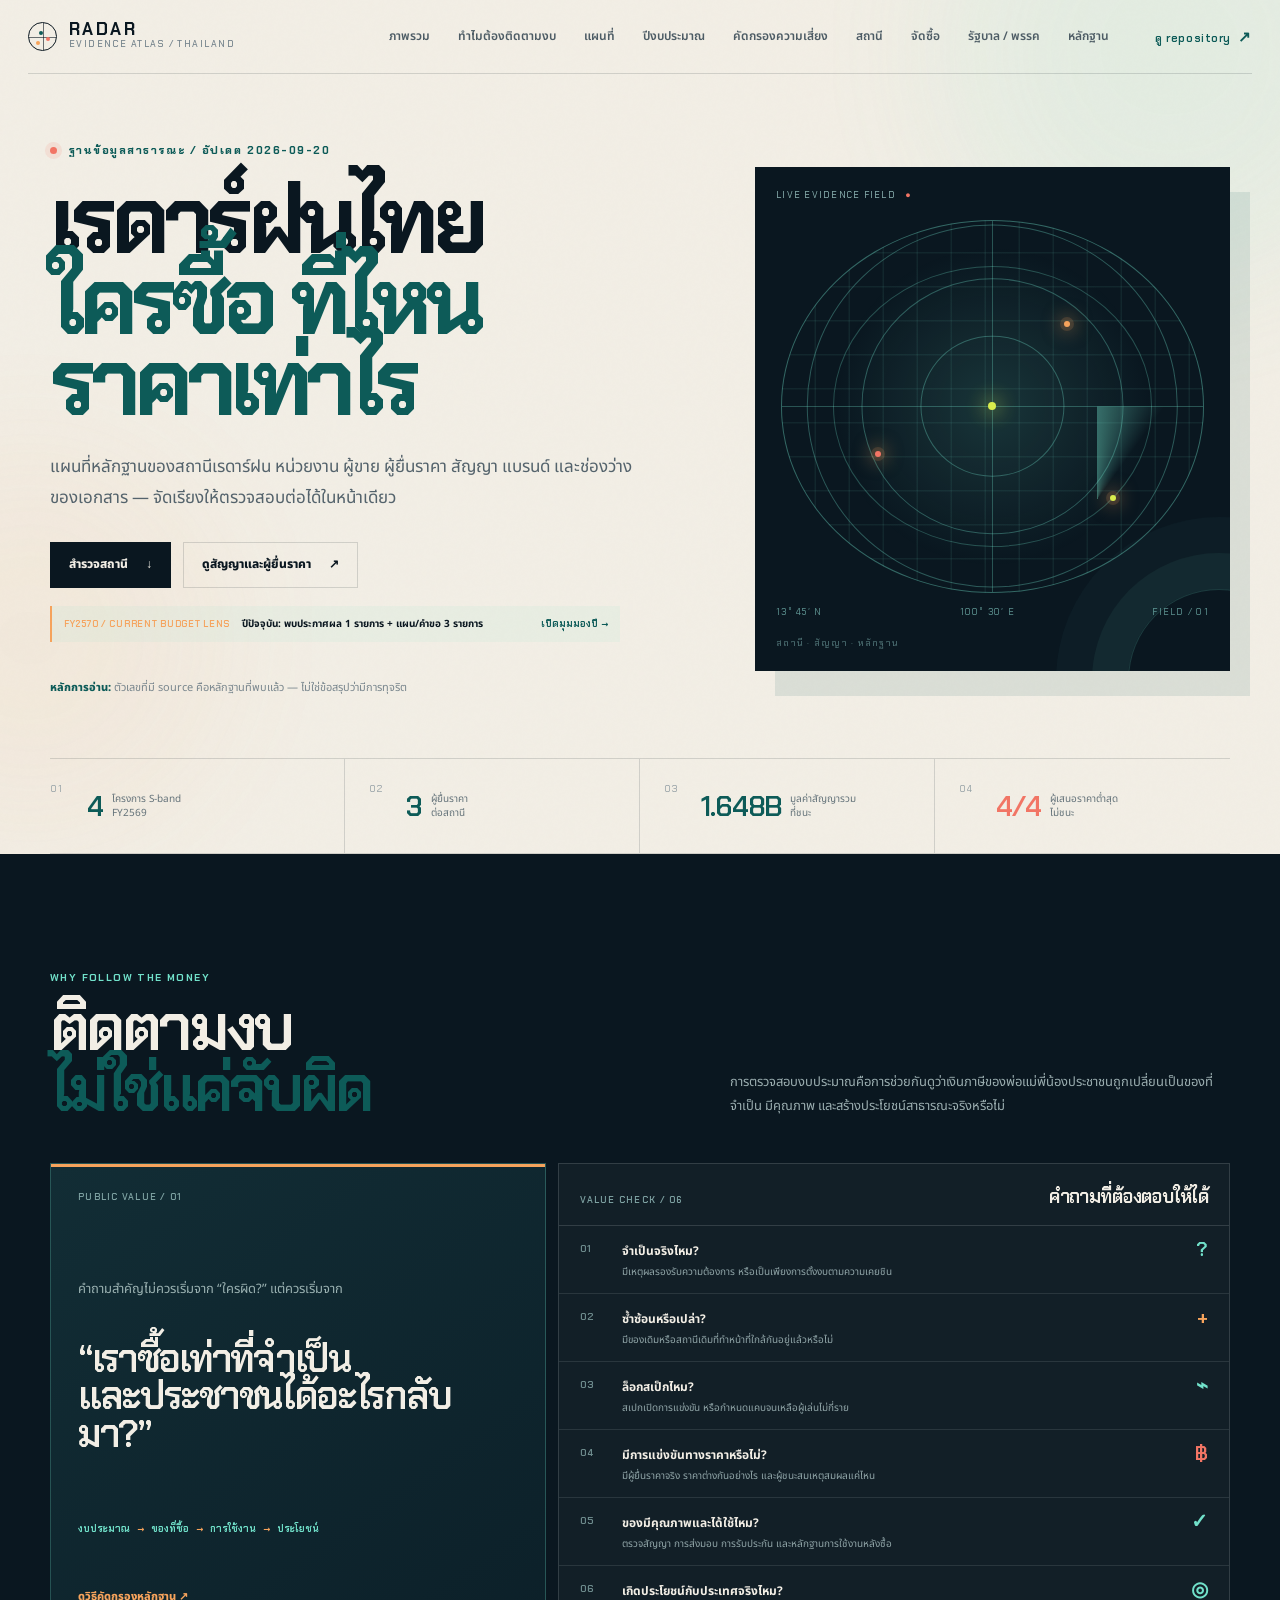
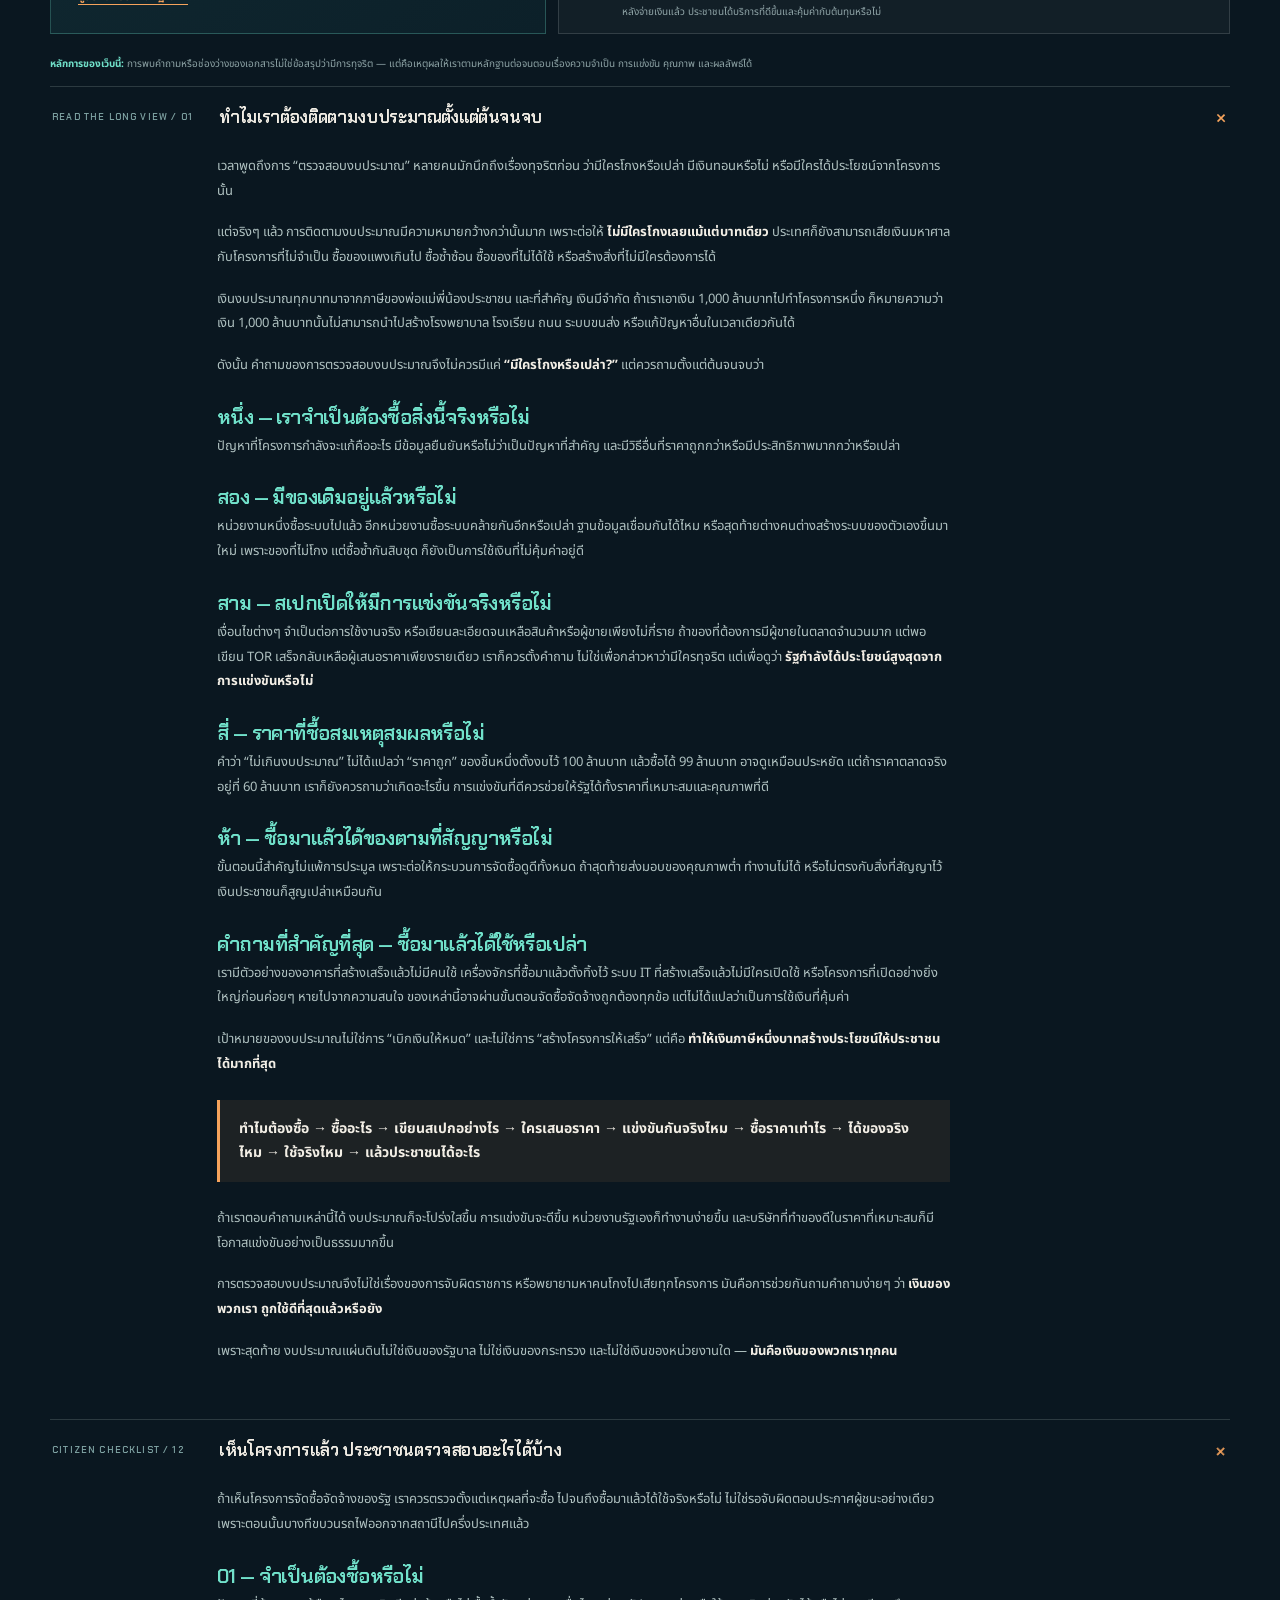
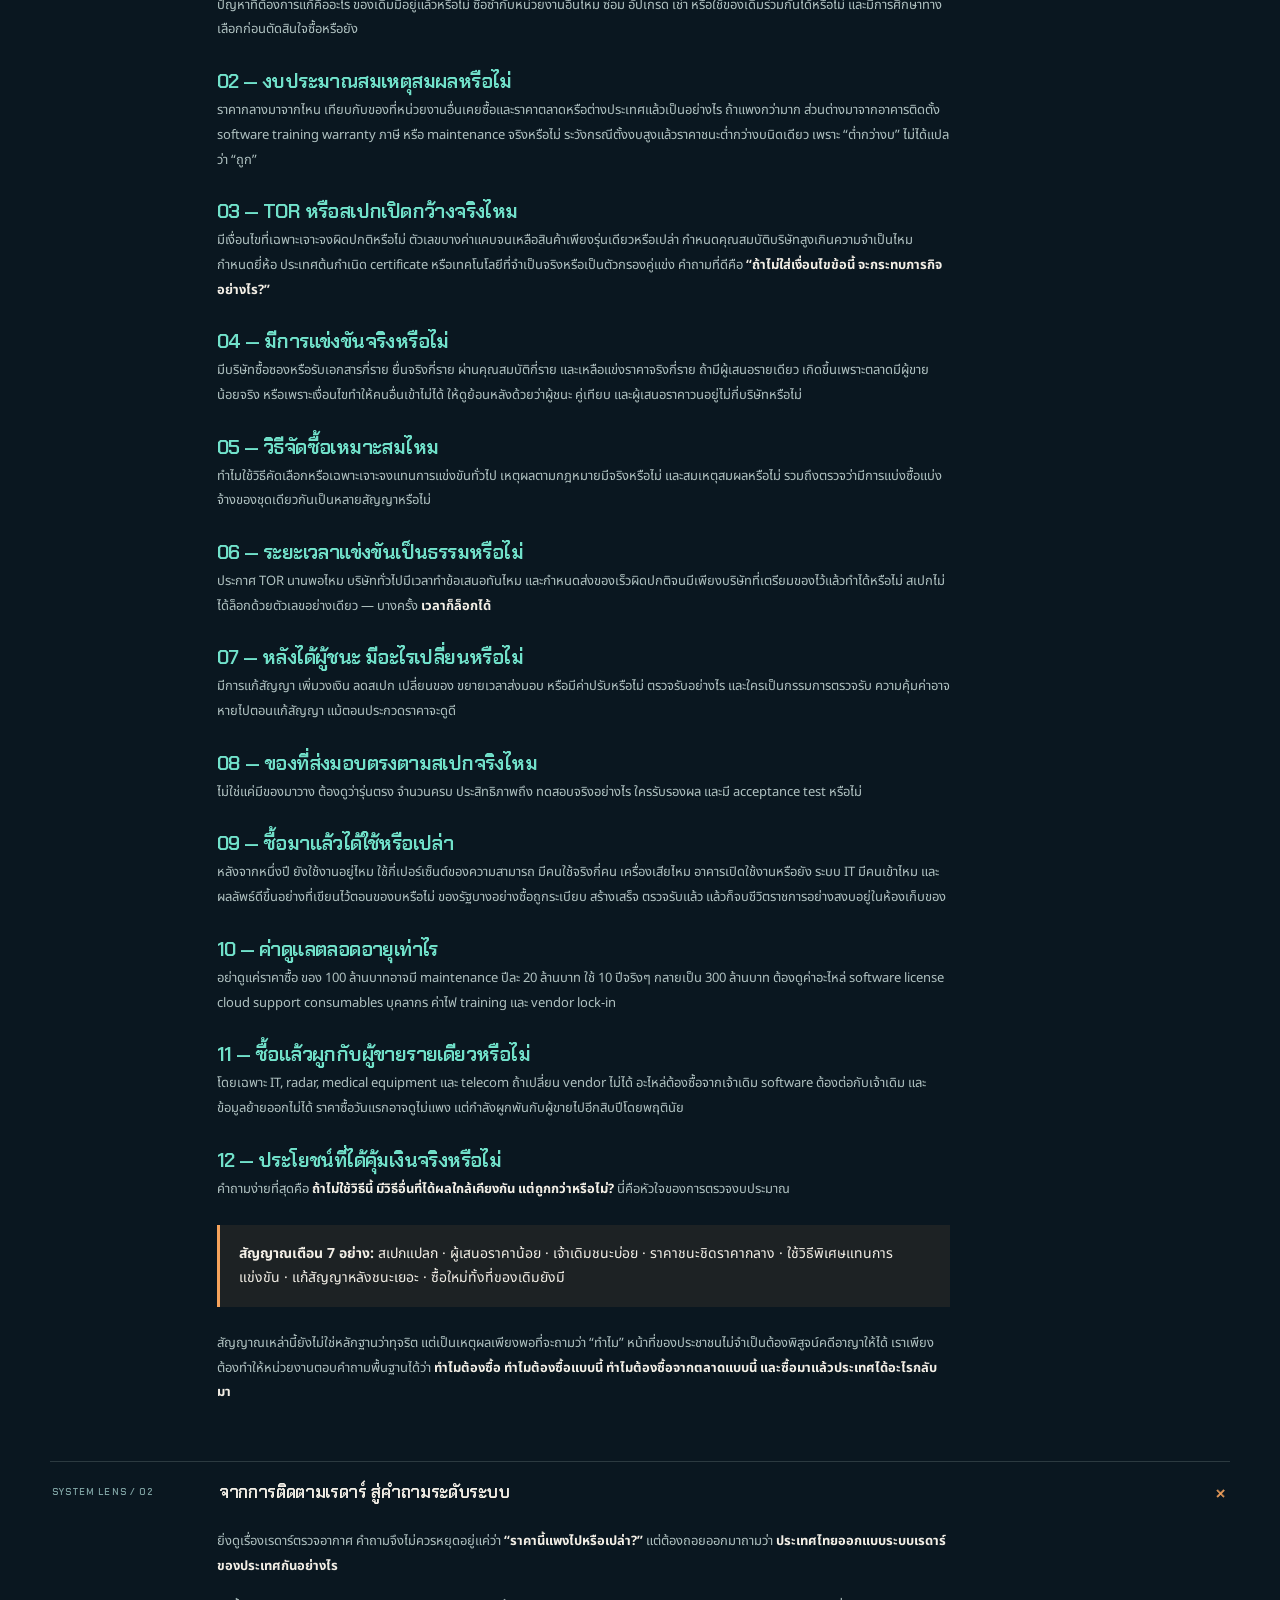
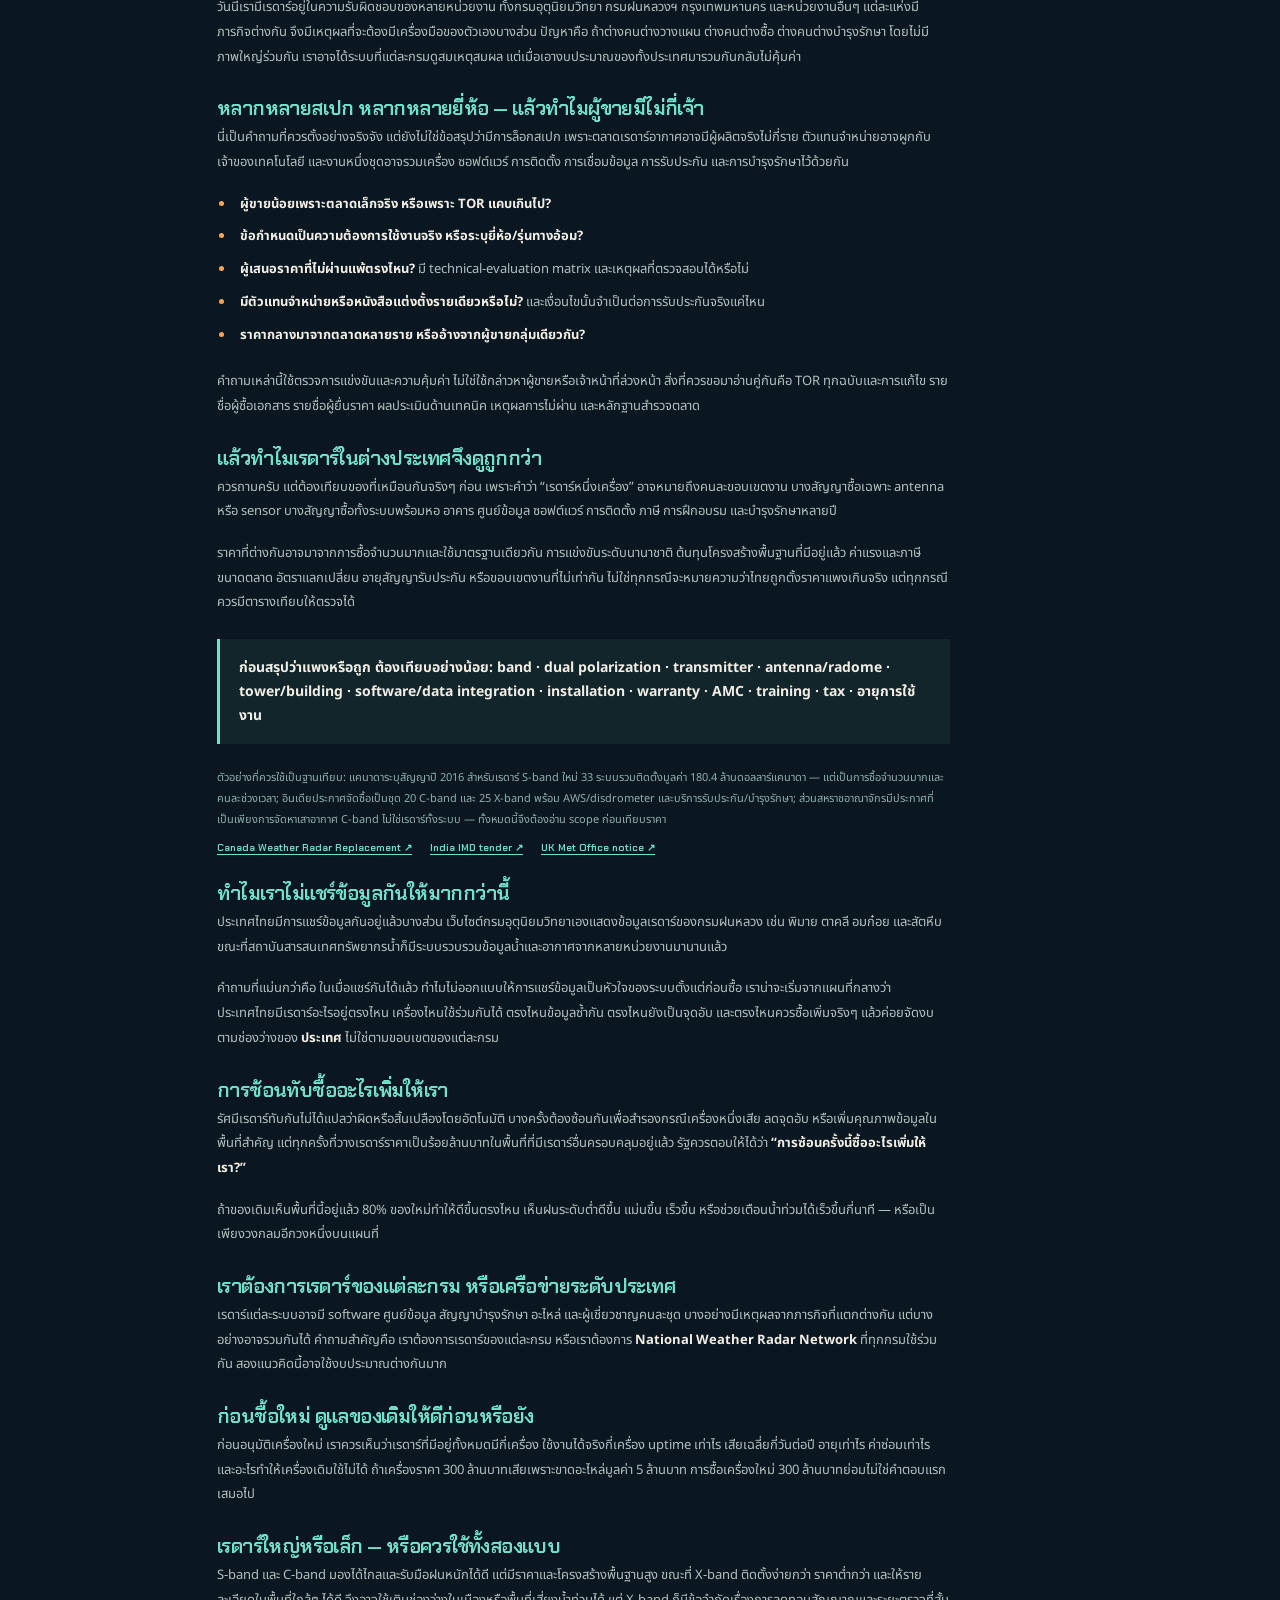
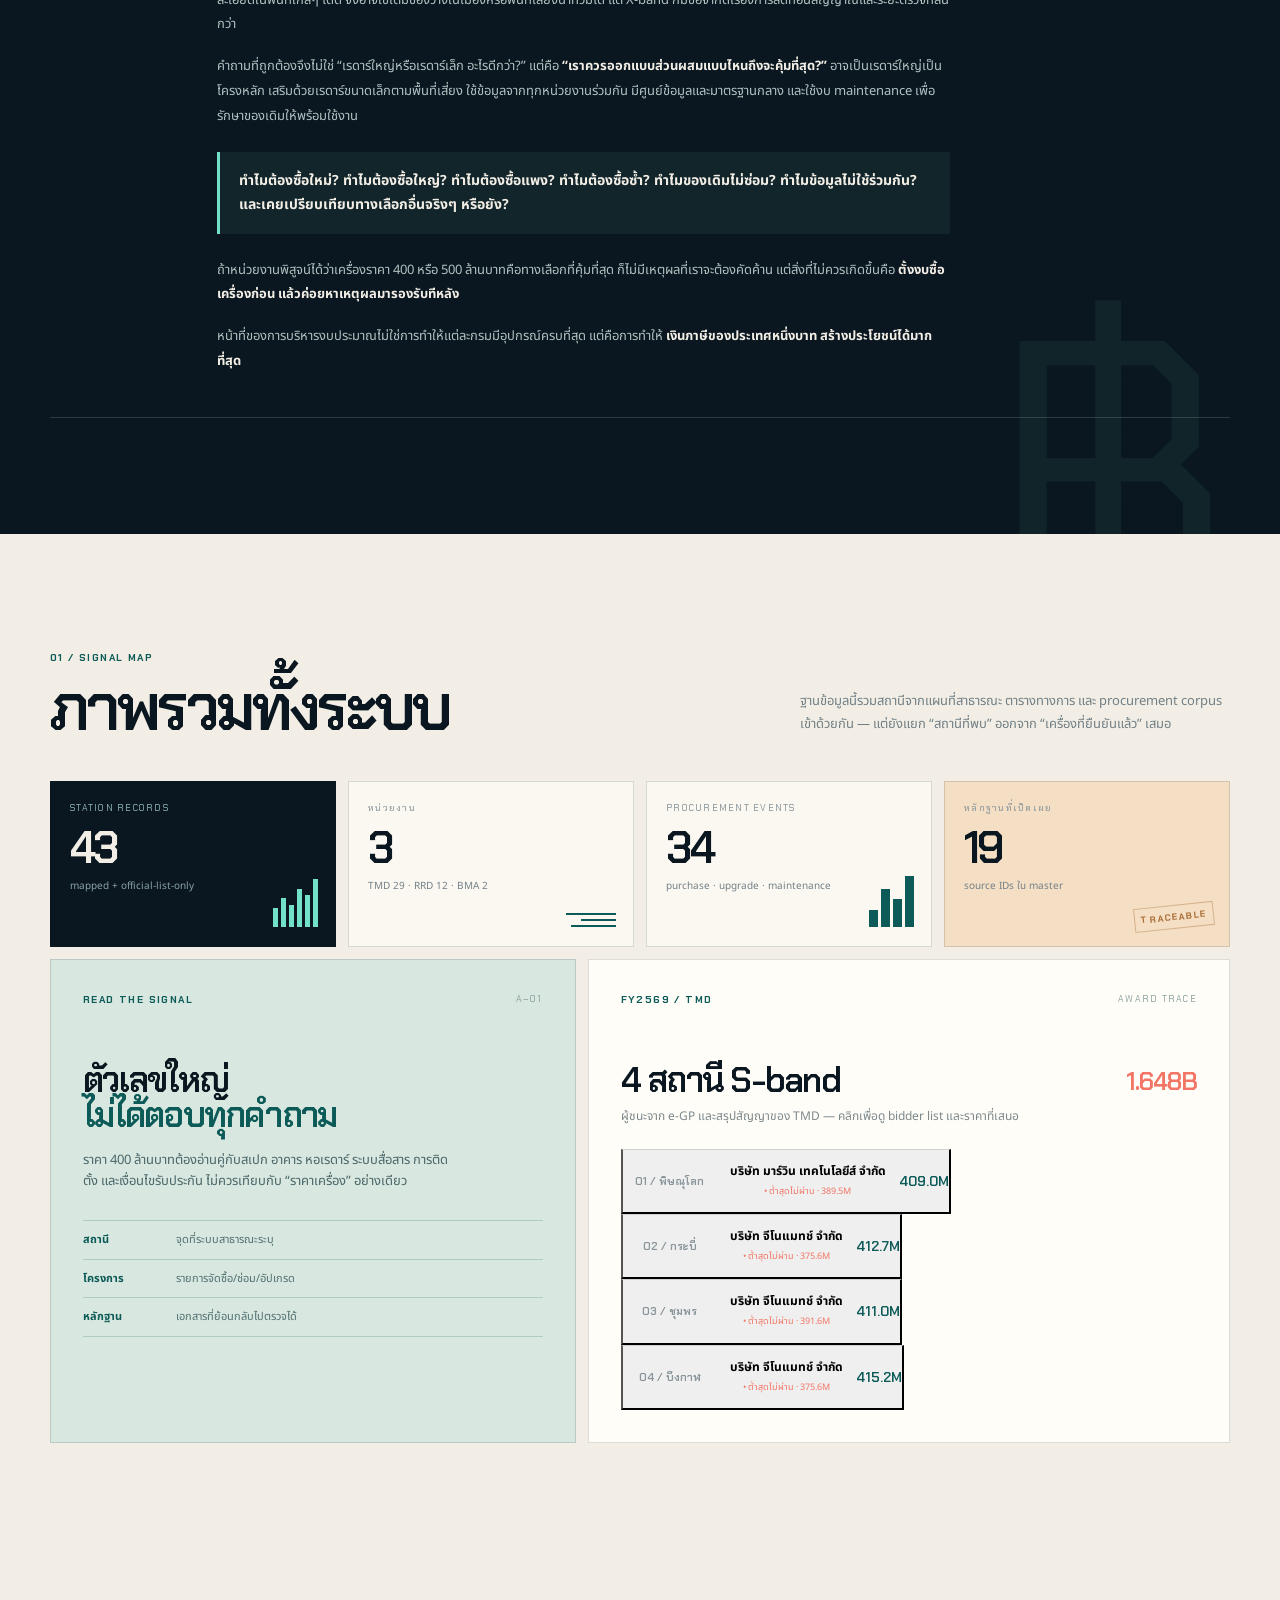
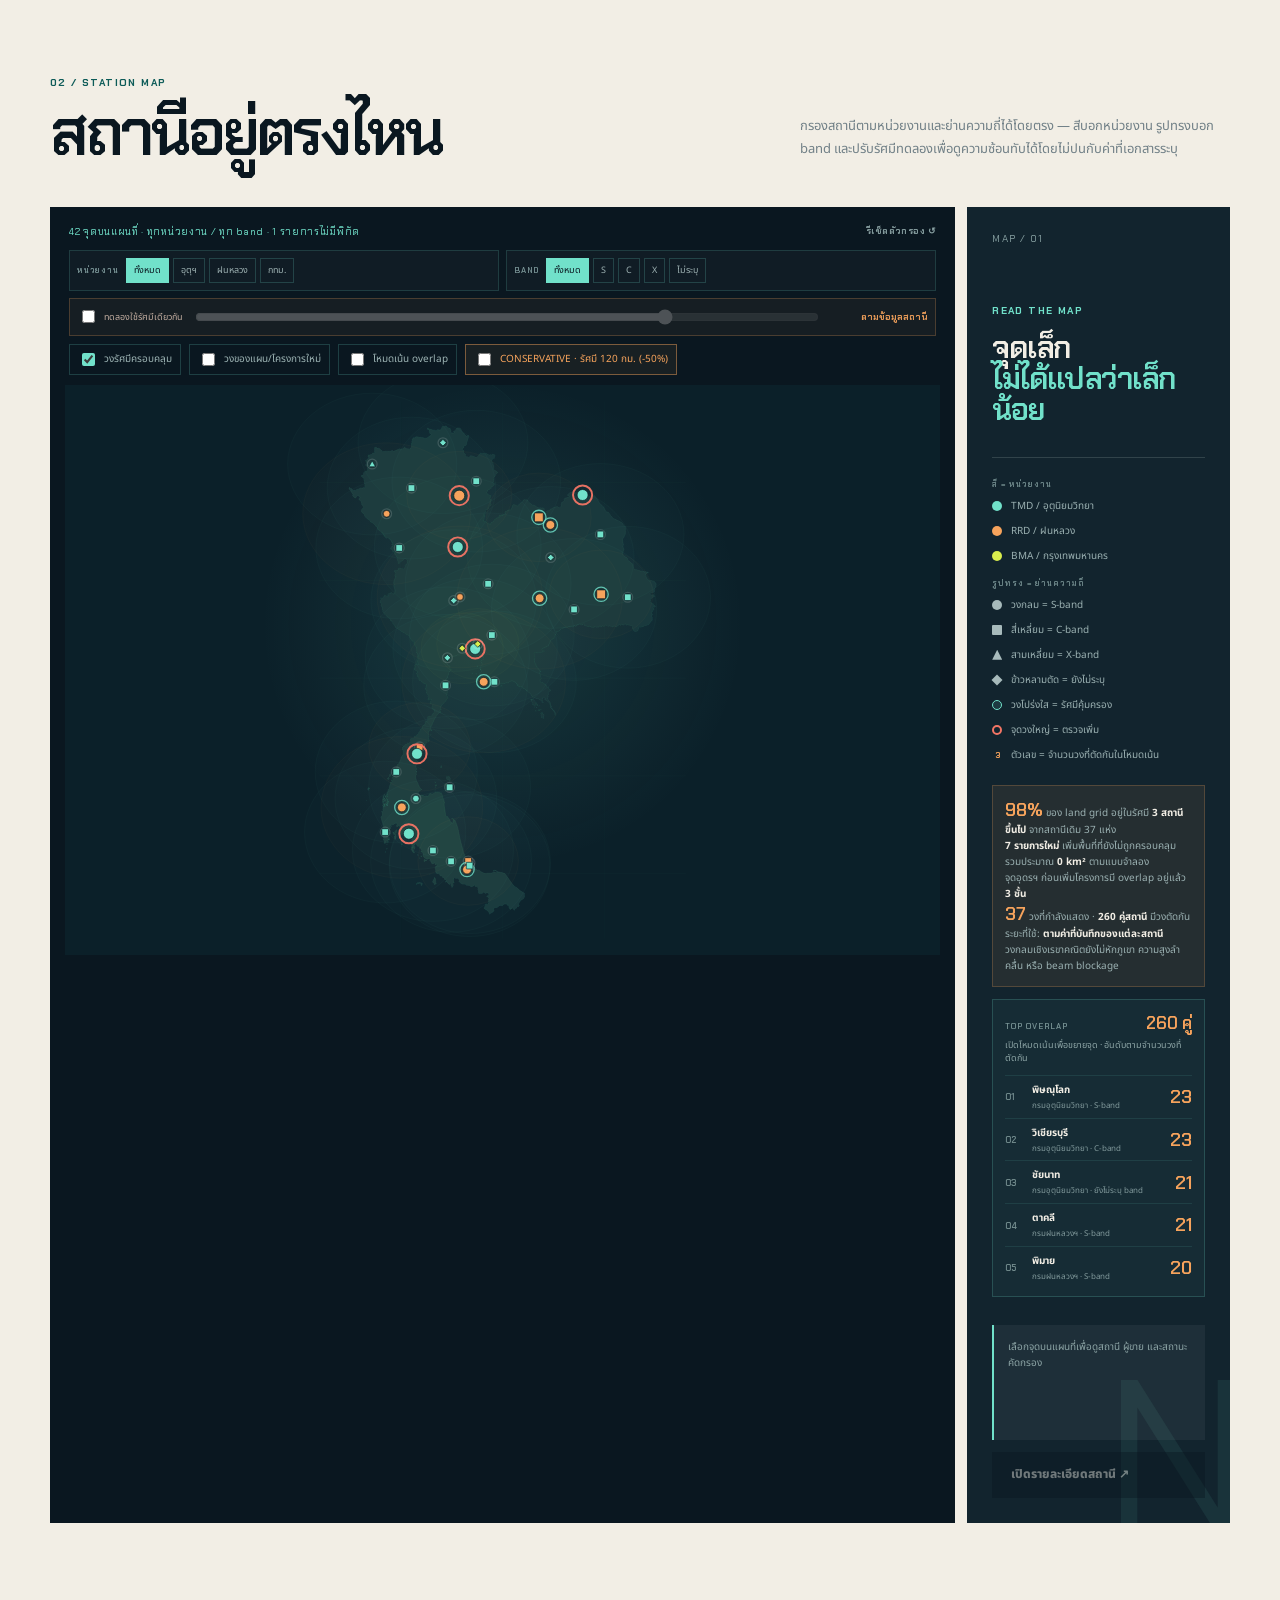
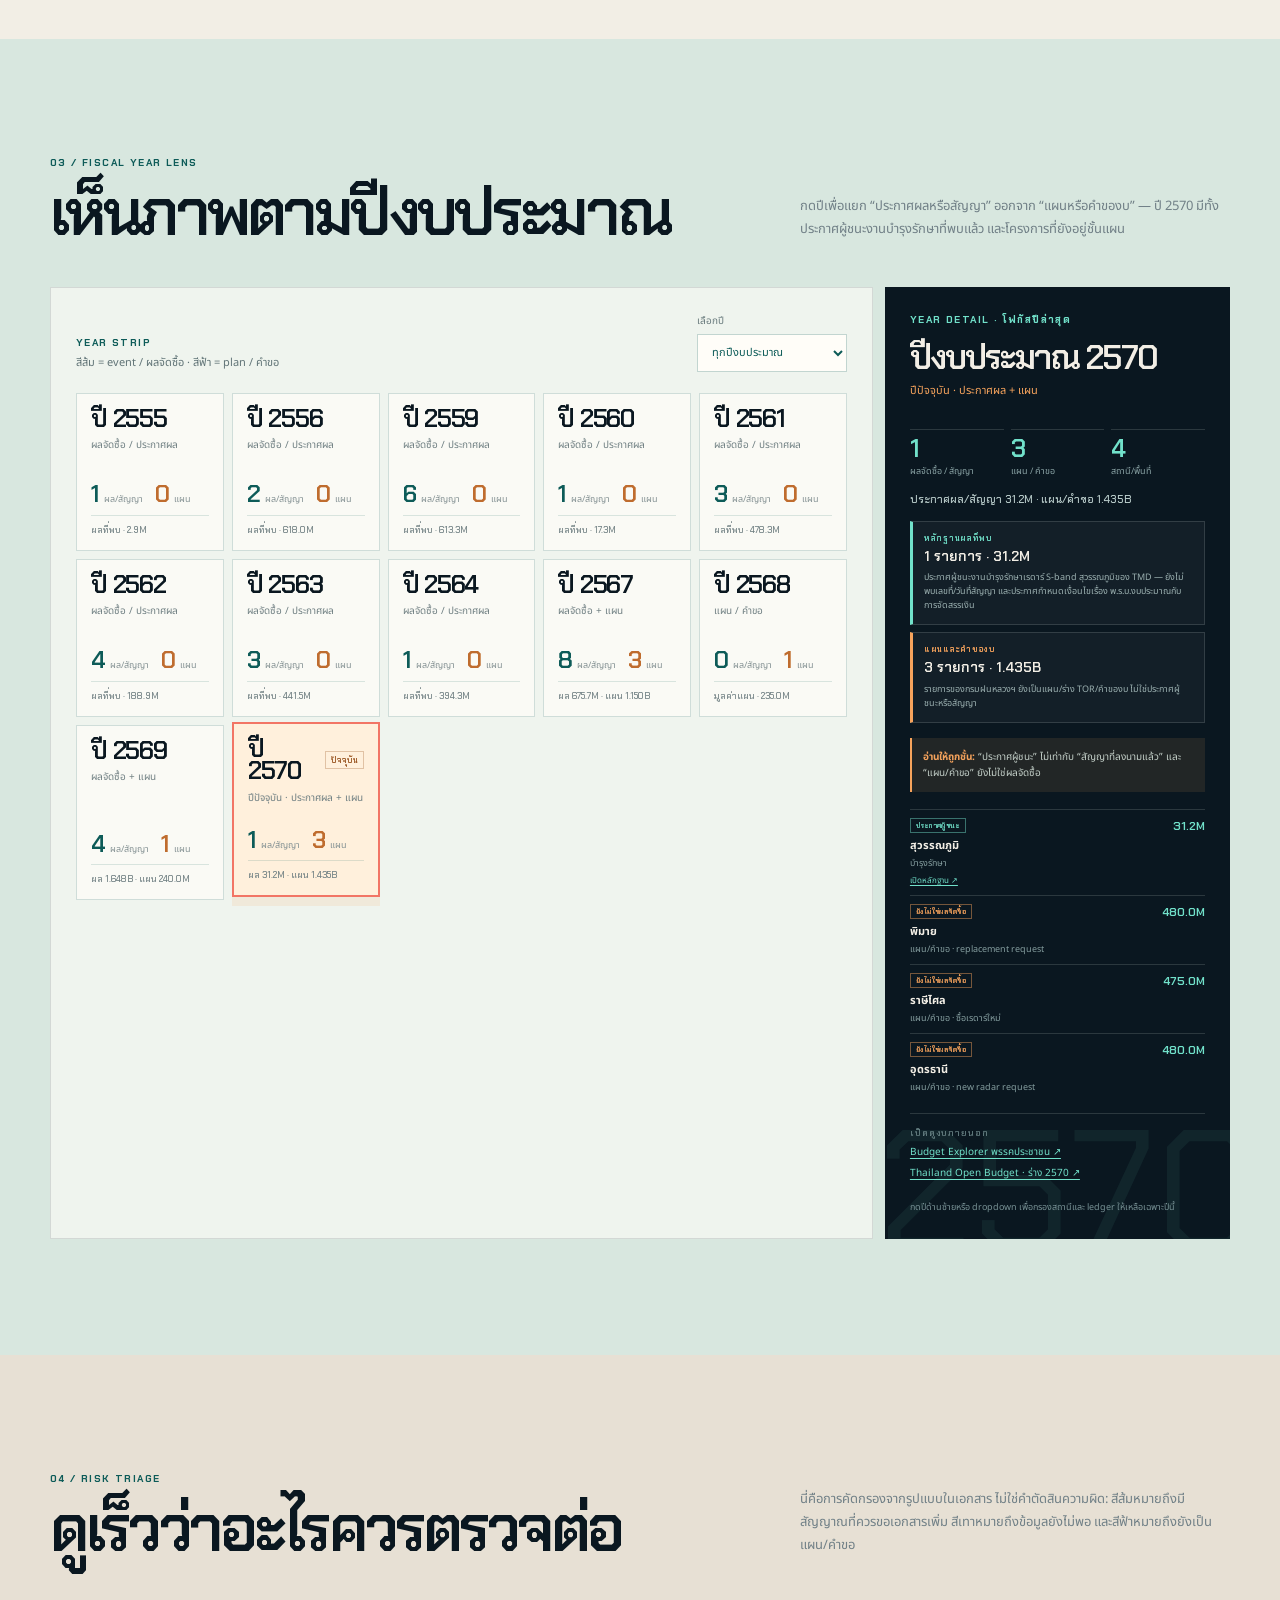
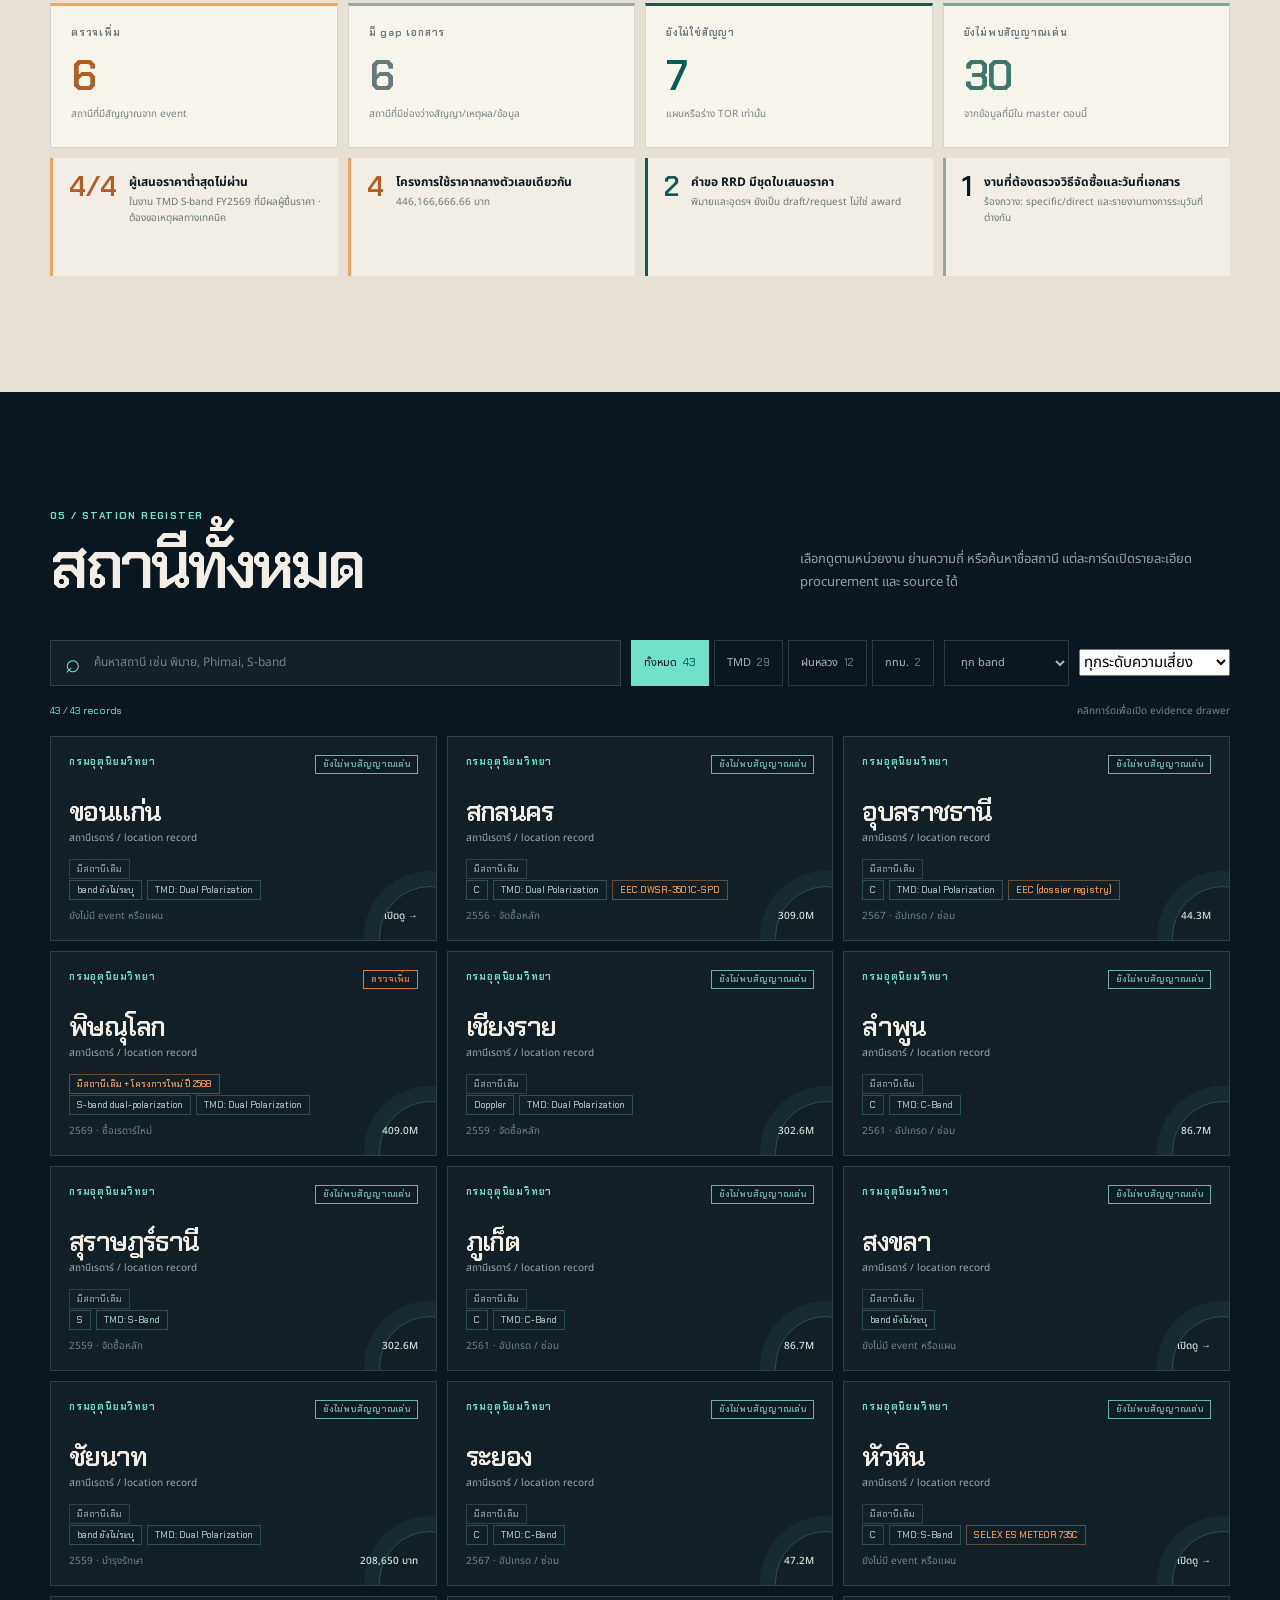
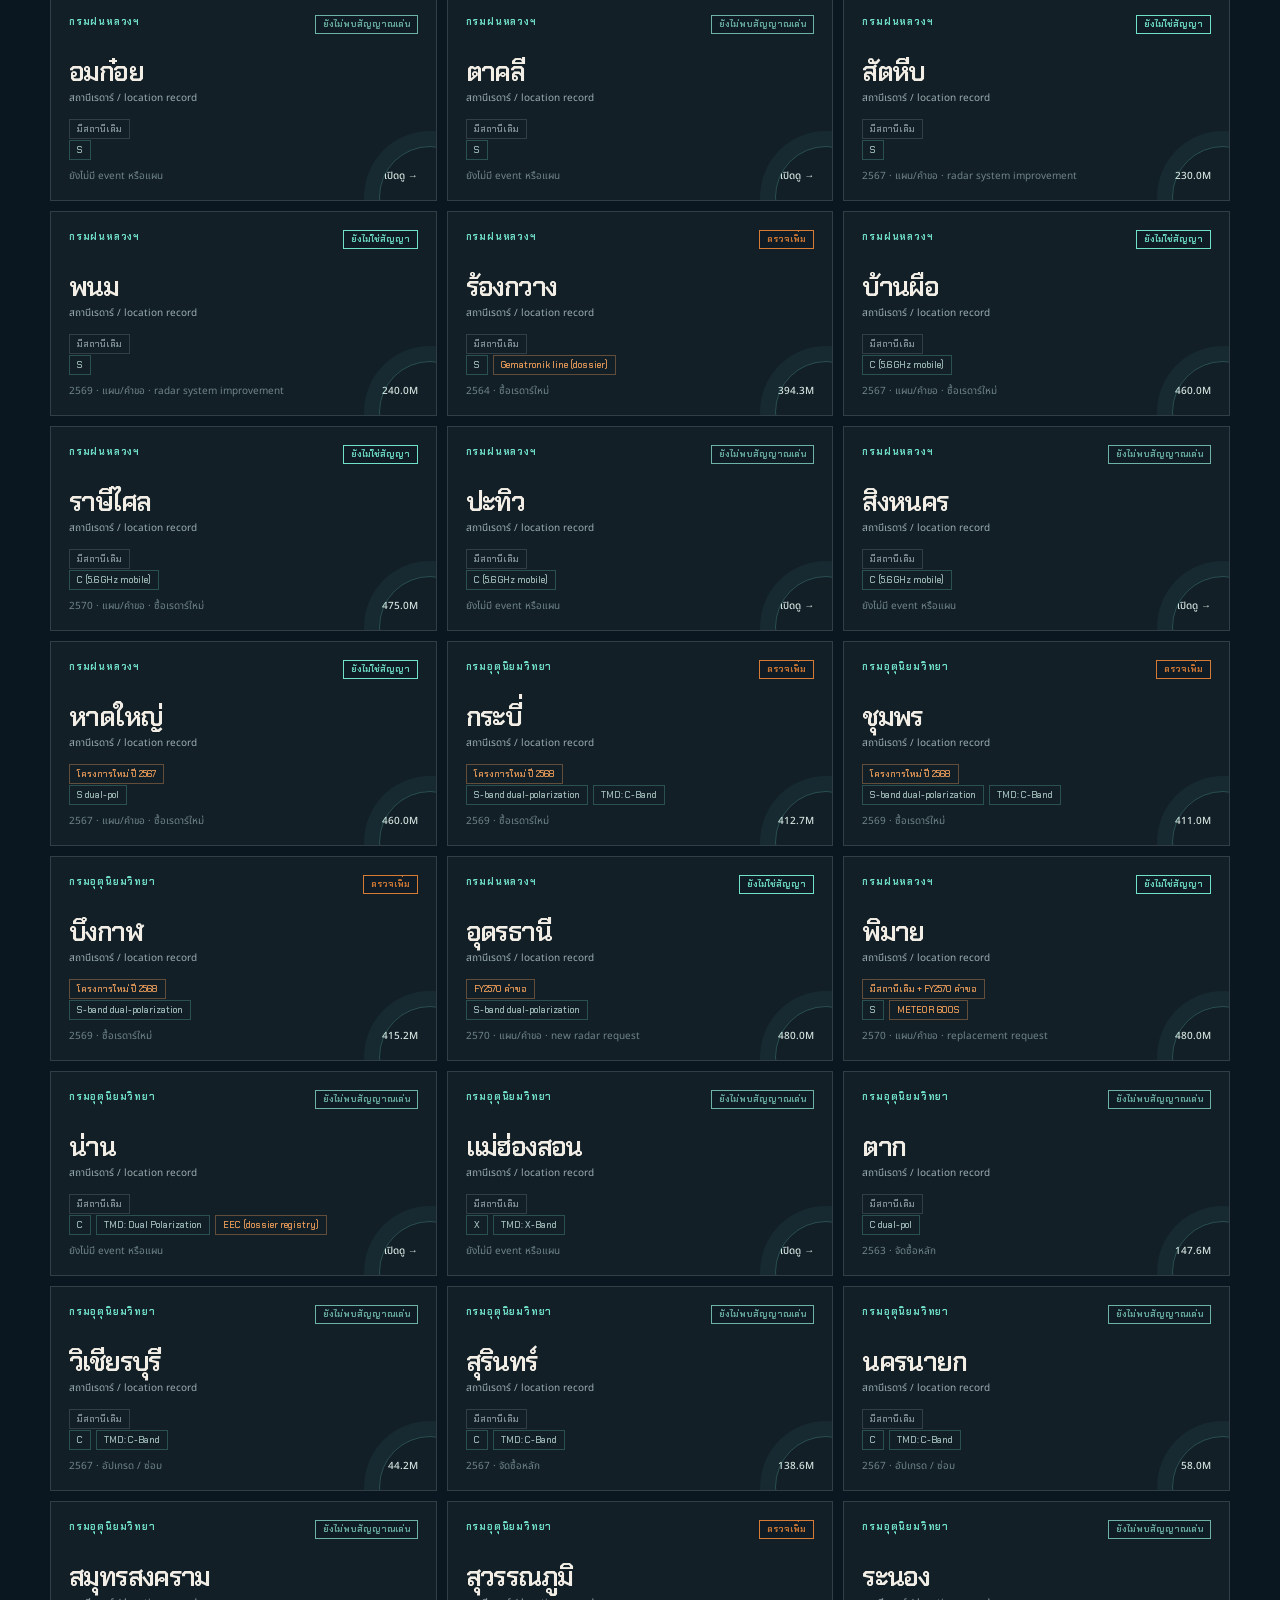
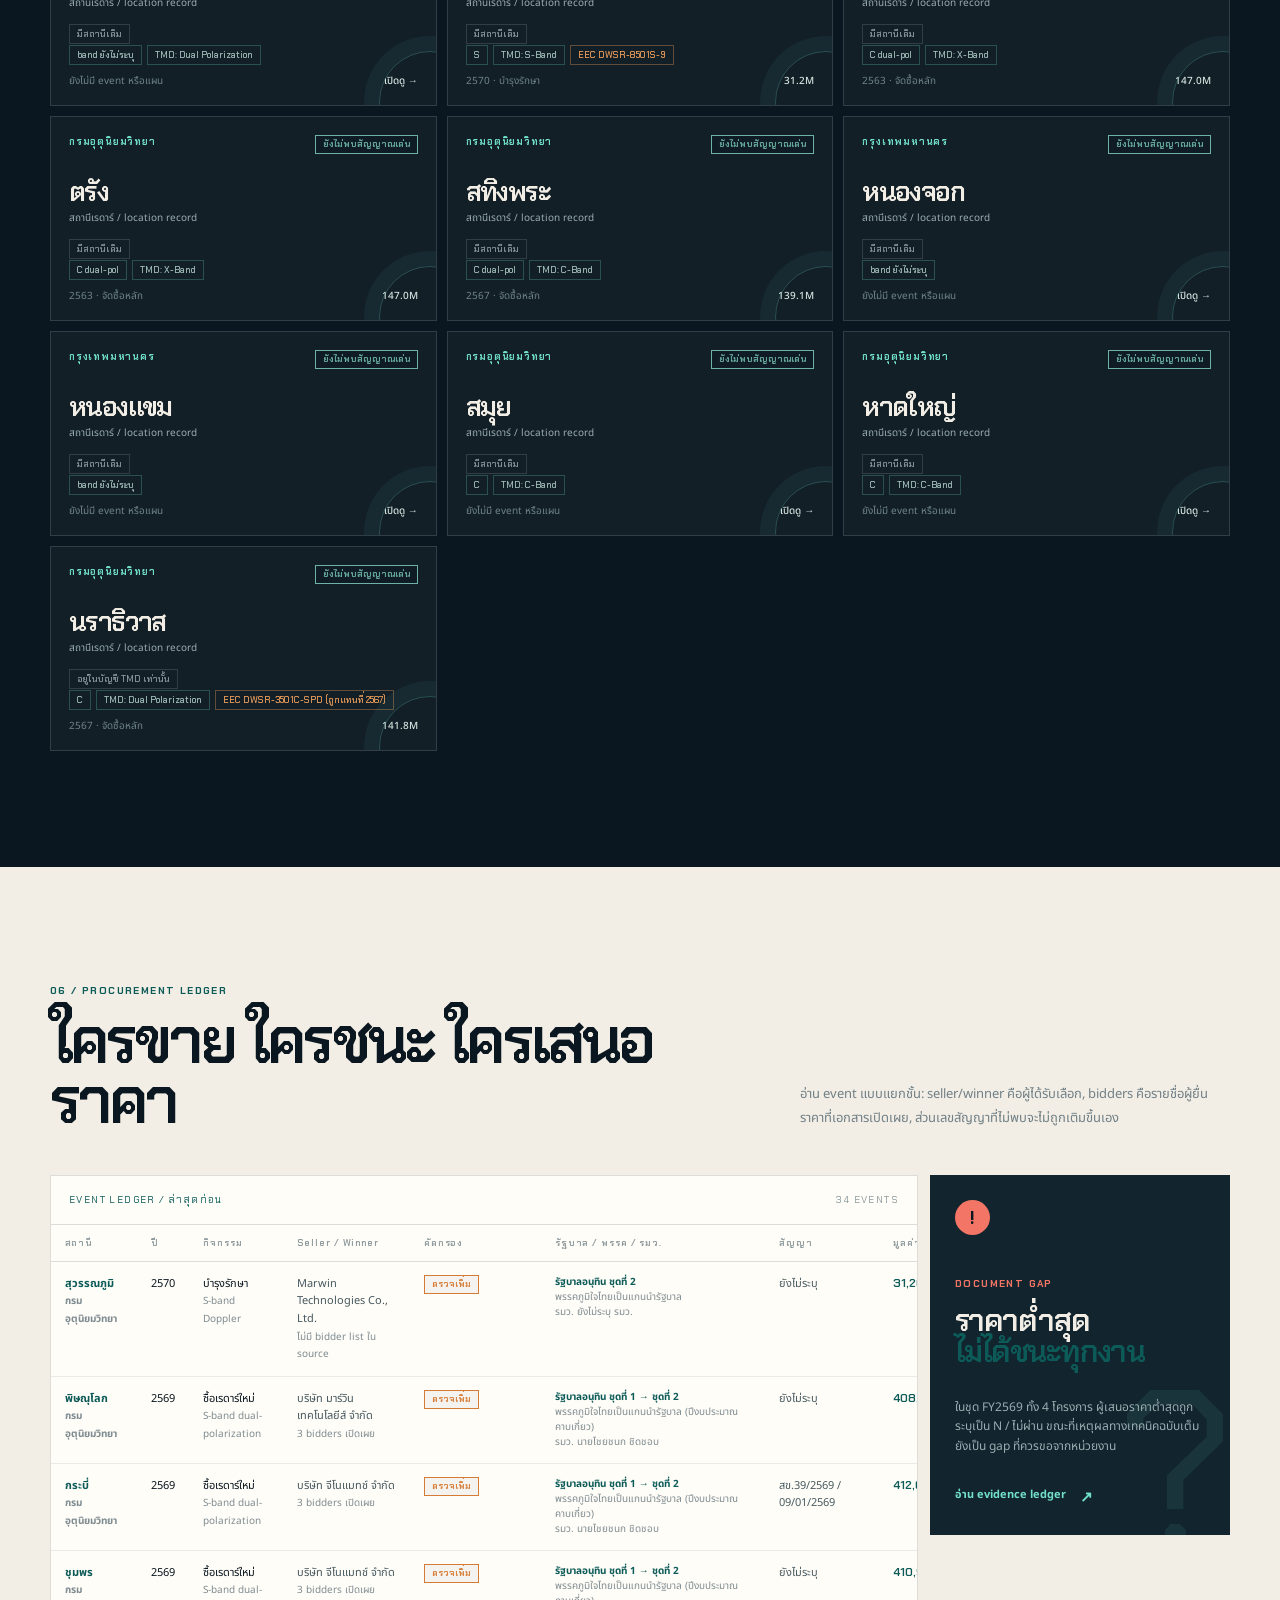
==== commit 89299046: "Expand budget oversight articles by default" ====
--- a/index.html
+++ b/index.html
@@ -99,7 +99,7 @@
             </div>
           </div>
           <p class="why-budget-footnote"><strong>หลักการของเว็บนี้:</strong> การพบคำถามหรือช่องว่างของเอกสารไม่ใช่ข้อสรุปว่ามีการทุจริต — แต่คือเหตุผลให้เราตามหลักฐานต่อจนตอบเรื่องความจำเป็น การแข่งขัน คุณภาพ และผลลัพธ์ได้</p>
-          <details class="why-budget-longread">
+          <details class="why-budget-longread" open>
             <summary><span>READ THE LONG VIEW / 01</span><b>ทำไมเราต้องติดตามงบประมาณตั้งแต่ต้นจนจบ</b><i>+</i></summary>
             <article class="why-budget-article">
               <p>เวลาพูดถึงการ “ตรวจสอบงบประมาณ” หลายคนมักนึกถึงเรื่องทุจริตก่อน ว่ามีใครโกงหรือเปล่า มีเงินทอนหรือไม่ หรือมีใครได้ประโยชน์จากโครงการนั้น</p>
@@ -125,7 +125,7 @@
               <p>เพราะสุดท้าย งบประมาณแผ่นดินไม่ใช่เงินของรัฐบาล ไม่ใช่เงินของกระทรวง และไม่ใช่เงินของหน่วยงานใด — <strong>มันคือเงินของพวกเราทุกคน</strong></p>
             </article>
           </details>
-          <details class="why-budget-longread why-budget-checklist-longread">
+          <details class="why-budget-longread why-budget-checklist-longread" open>
             <summary><span>CITIZEN CHECKLIST / 12</span><b>เห็นโครงการแล้ว ประชาชนตรวจสอบอะไรได้บ้าง</b><i>+</i></summary>
             <article class="why-budget-article">
               <p>ถ้าเห็นโครงการจัดซื้อจัดจ้างของรัฐ เราควรตรวจตั้งแต่เหตุผลที่จะซื้อ ไปจนถึงซื้อมาแล้วได้ใช้จริงหรือไม่ ไม่ใช่รอจับผิดตอนประกาศผู้ชนะอย่างเดียว เพราะตอนนั้นบางทีขบวนรถไฟออกจากสถานีไปครึ่งประเทศแล้ว</p>
@@ -157,7 +157,7 @@
               <p>สัญญาณเหล่านี้ยังไม่ใช่หลักฐานว่าทุจริต แต่เป็นเหตุผลเพียงพอที่จะถามว่า “ทำไม” หน้าที่ของประชาชนไม่จำเป็นต้องพิสูจน์คดีอาญาให้ได้ เราเพียงต้องทำให้หน่วยงานตอบคำถามพื้นฐานได้ว่า <strong>ทำไมต้องซื้อ ทำไมต้องซื้อแบบนี้ ทำไมต้องซื้อจากตลาดแบบนี้ และซื้อมาแล้วประเทศได้อะไรกลับมา</strong></p>
             </article>
           </details>
-          <details class="why-budget-longread why-budget-system">
+          <details class="why-budget-longread why-budget-system" open>
             <summary><span>SYSTEM LENS / 02</span><b>จากการติดตามเรดาร์ สู่คำถามระดับระบบ</b><i>+</i></summary>
             <article class="why-budget-article">
               <p>ยิ่งดูเรื่องเรดาร์ตรวจอากาศ คำถามจึงไม่ควรหยุดอยู่แค่ว่า <strong>“ราคานี้แพงไปหรือเปล่า?”</strong> แต่ต้องถอยออกมาถามว่า <strong>ประเทศไทยออกแบบระบบเรดาร์ของประเทศกันอย่างไร</strong></p>
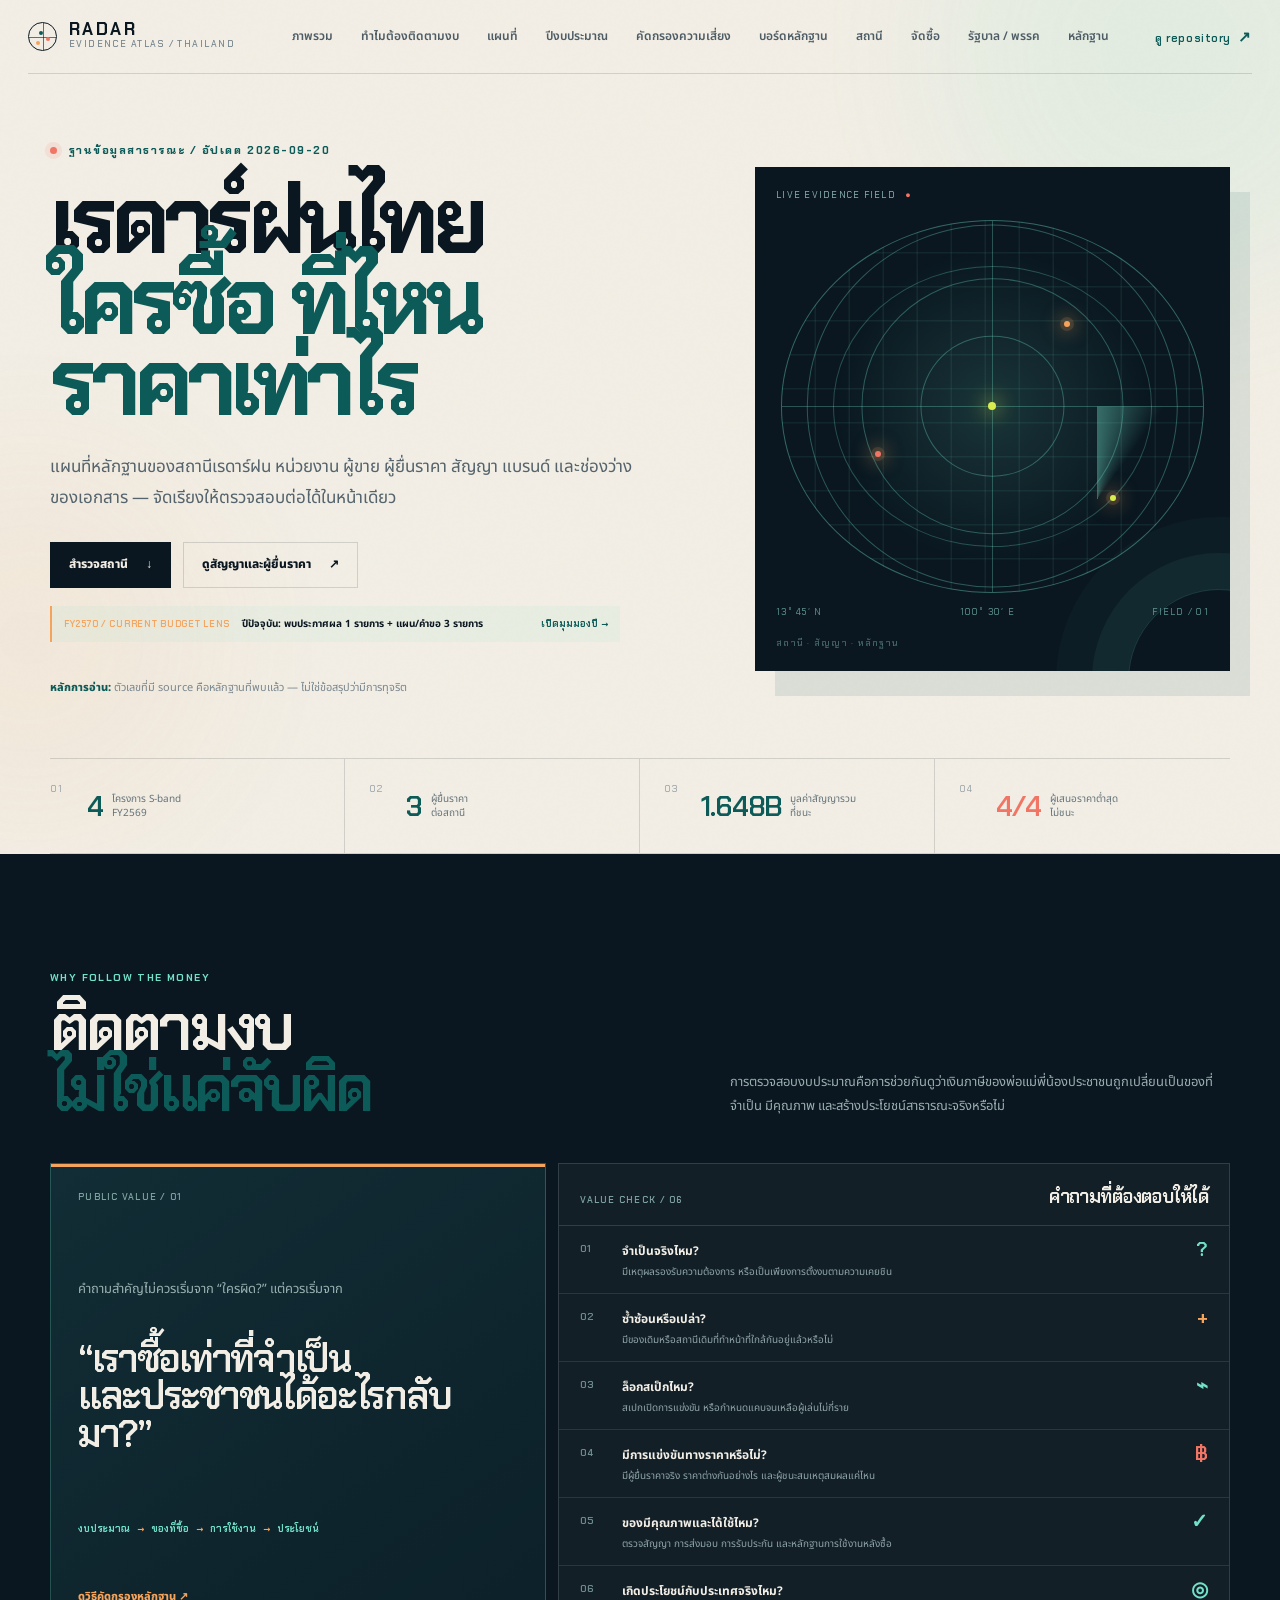
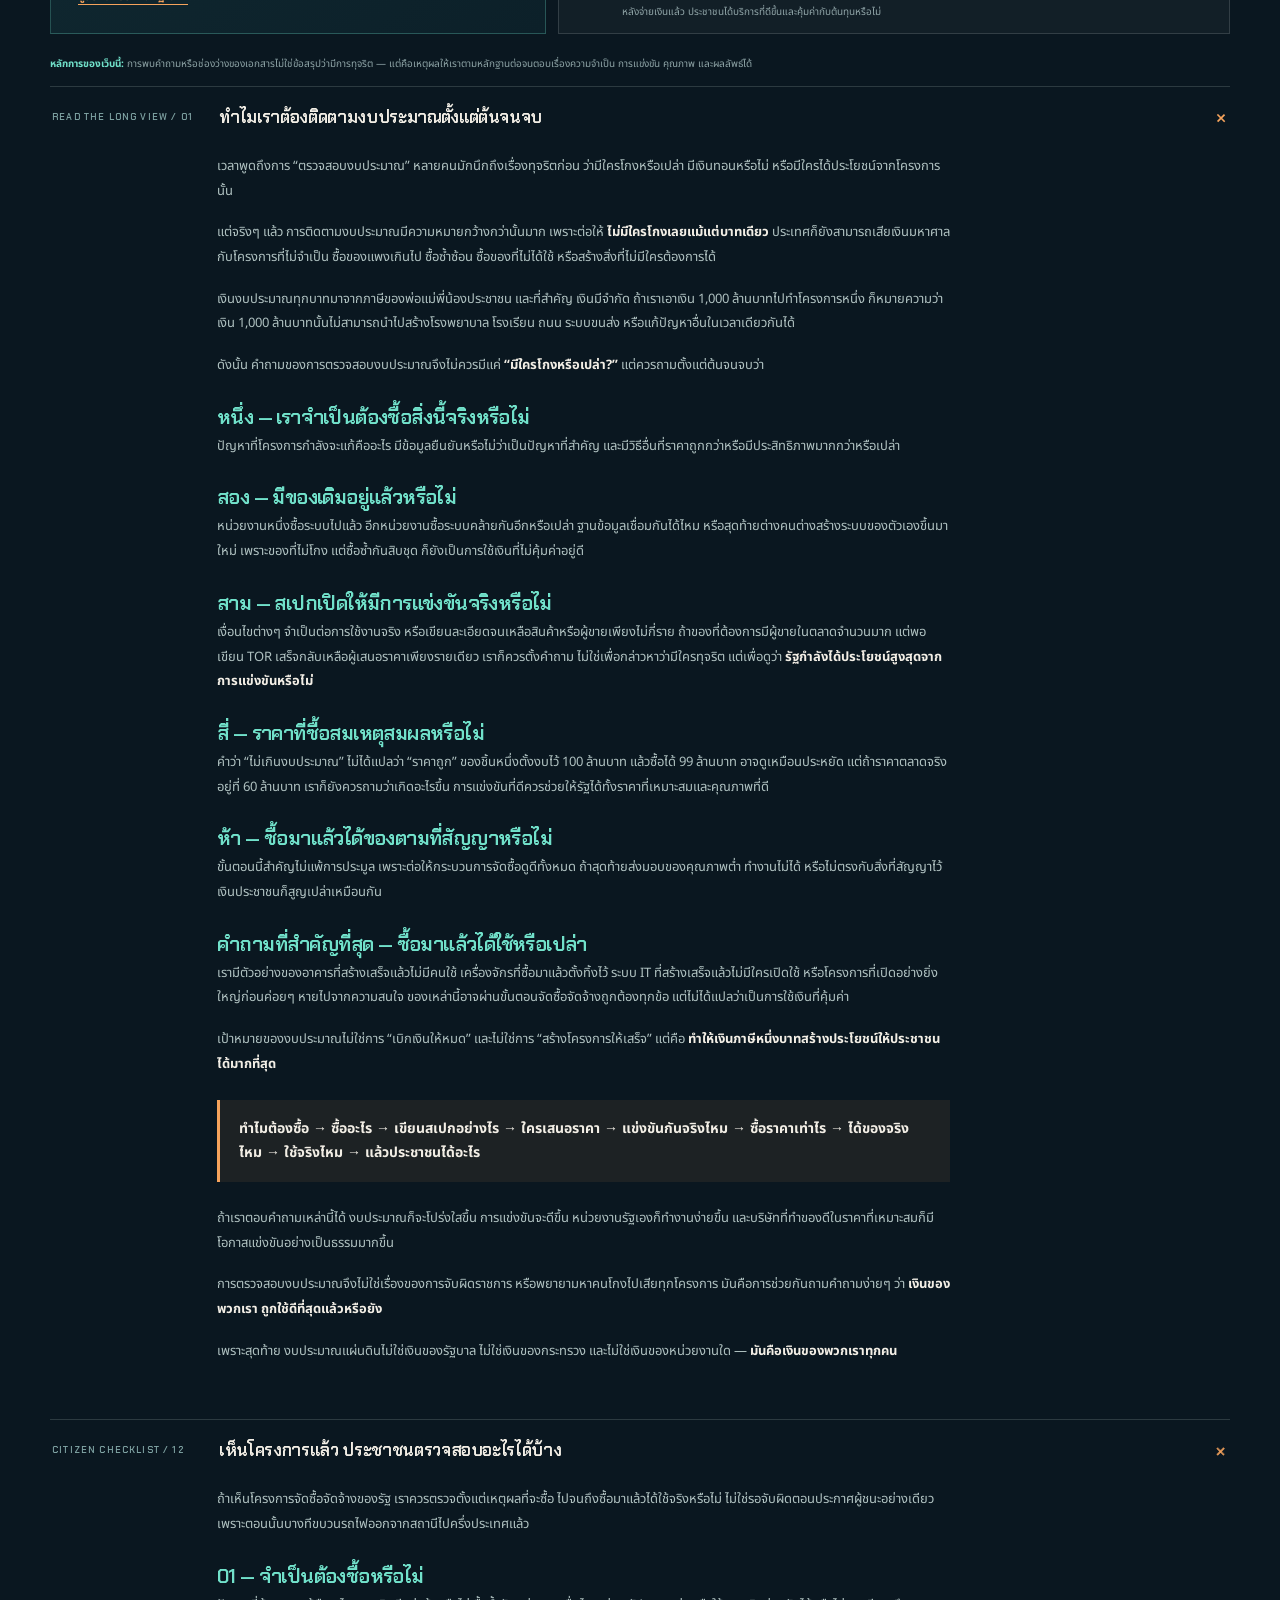
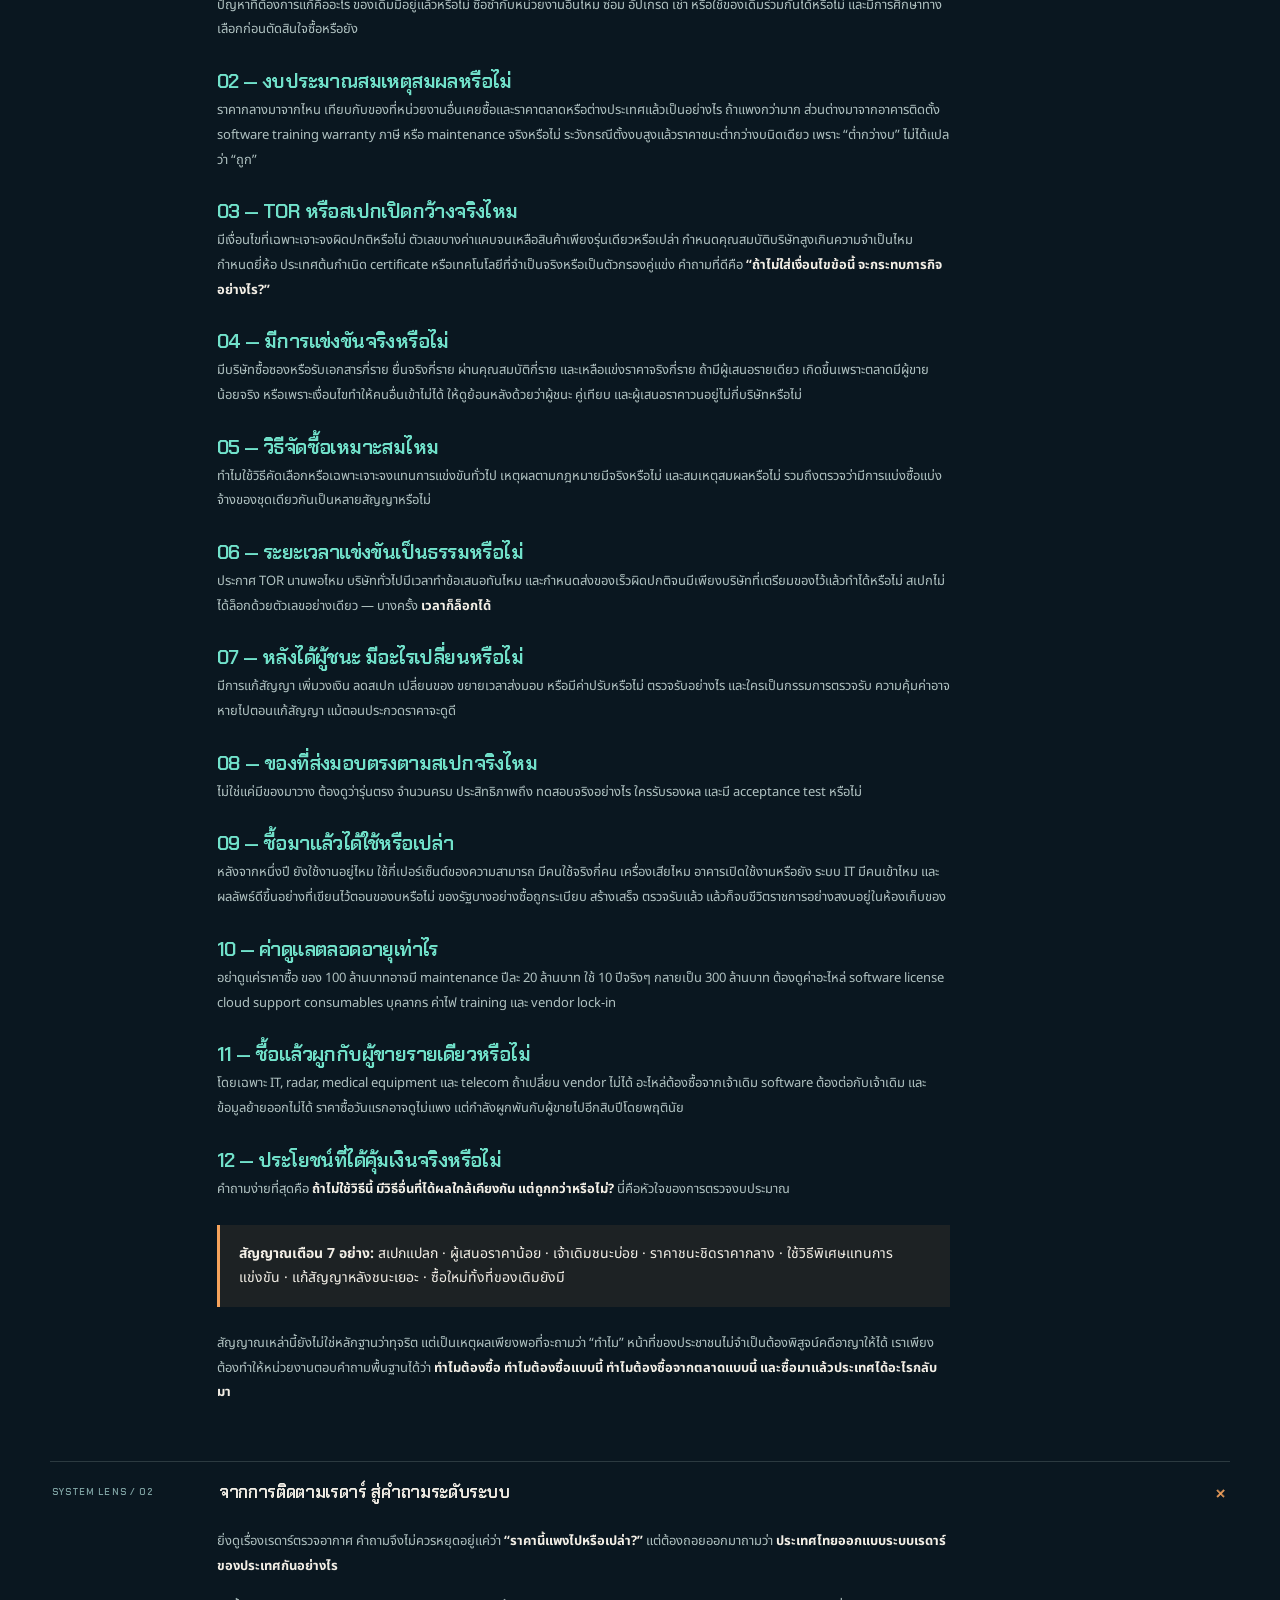
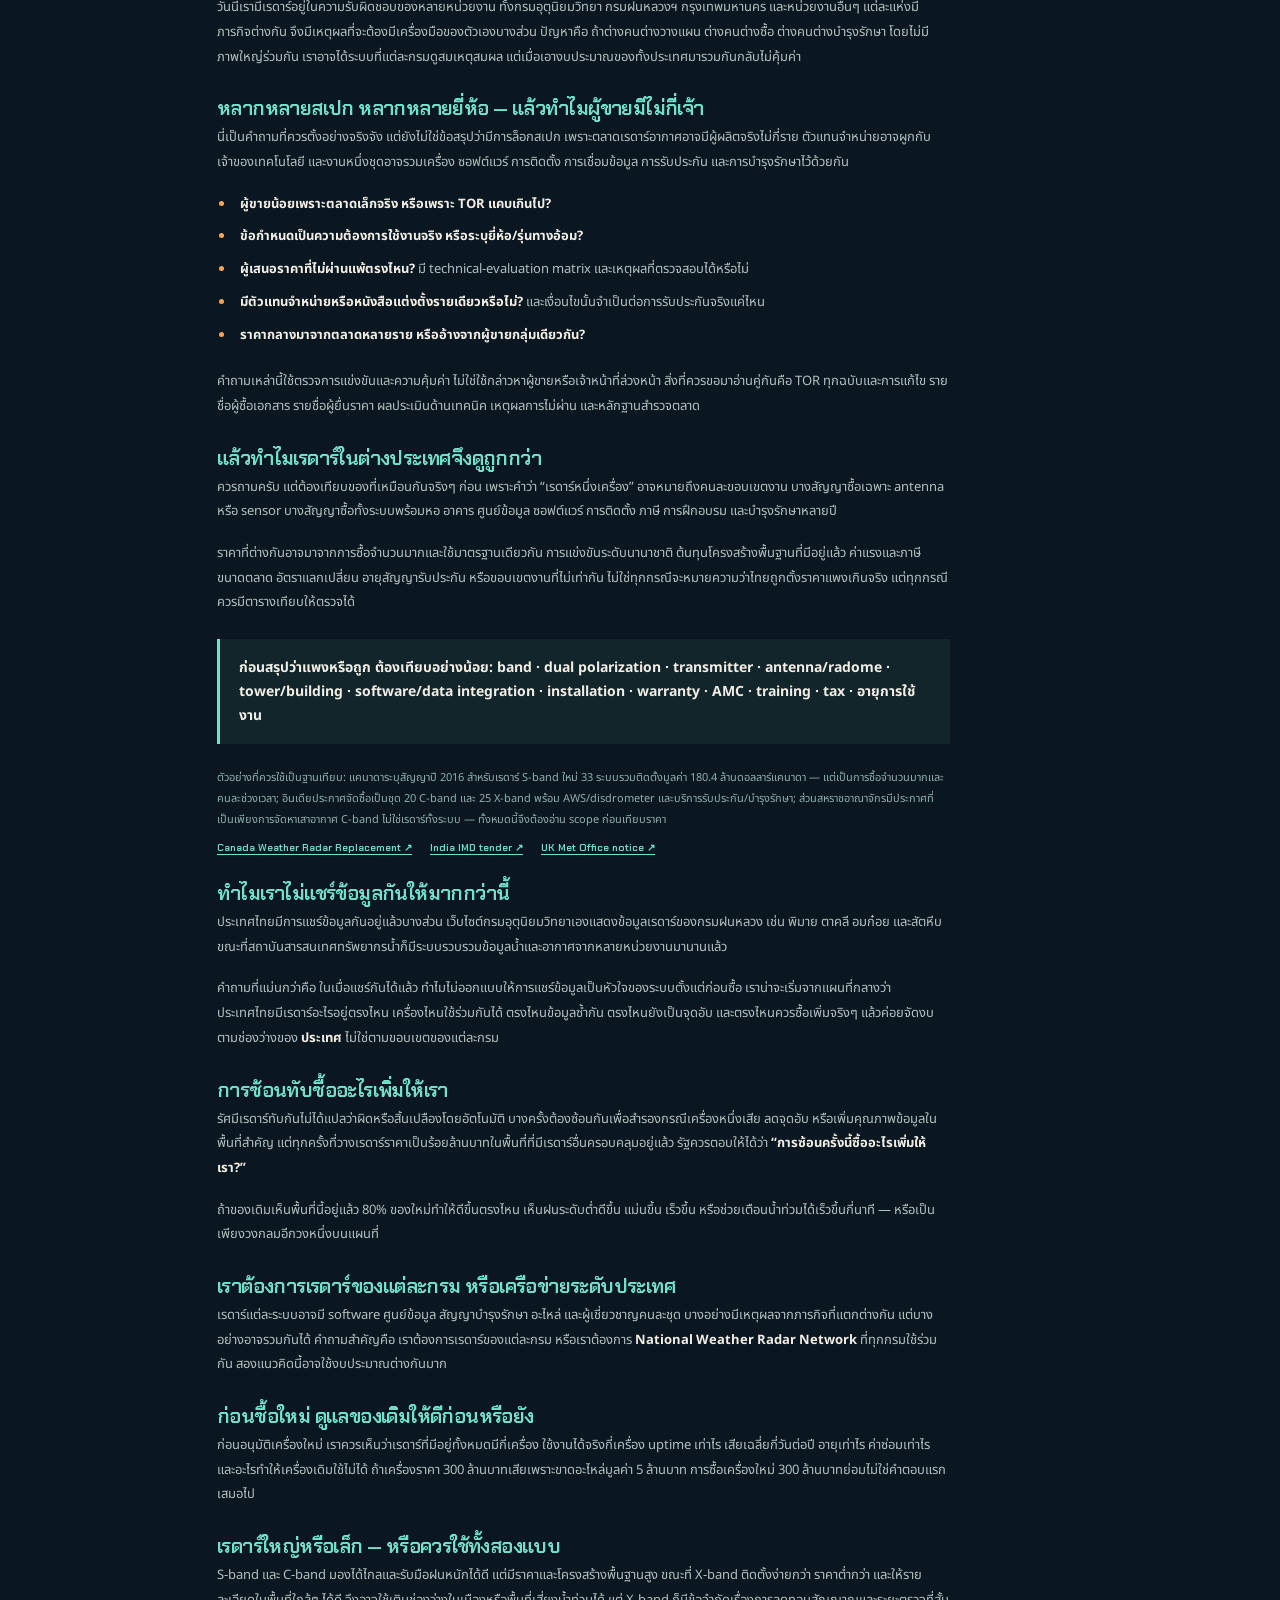
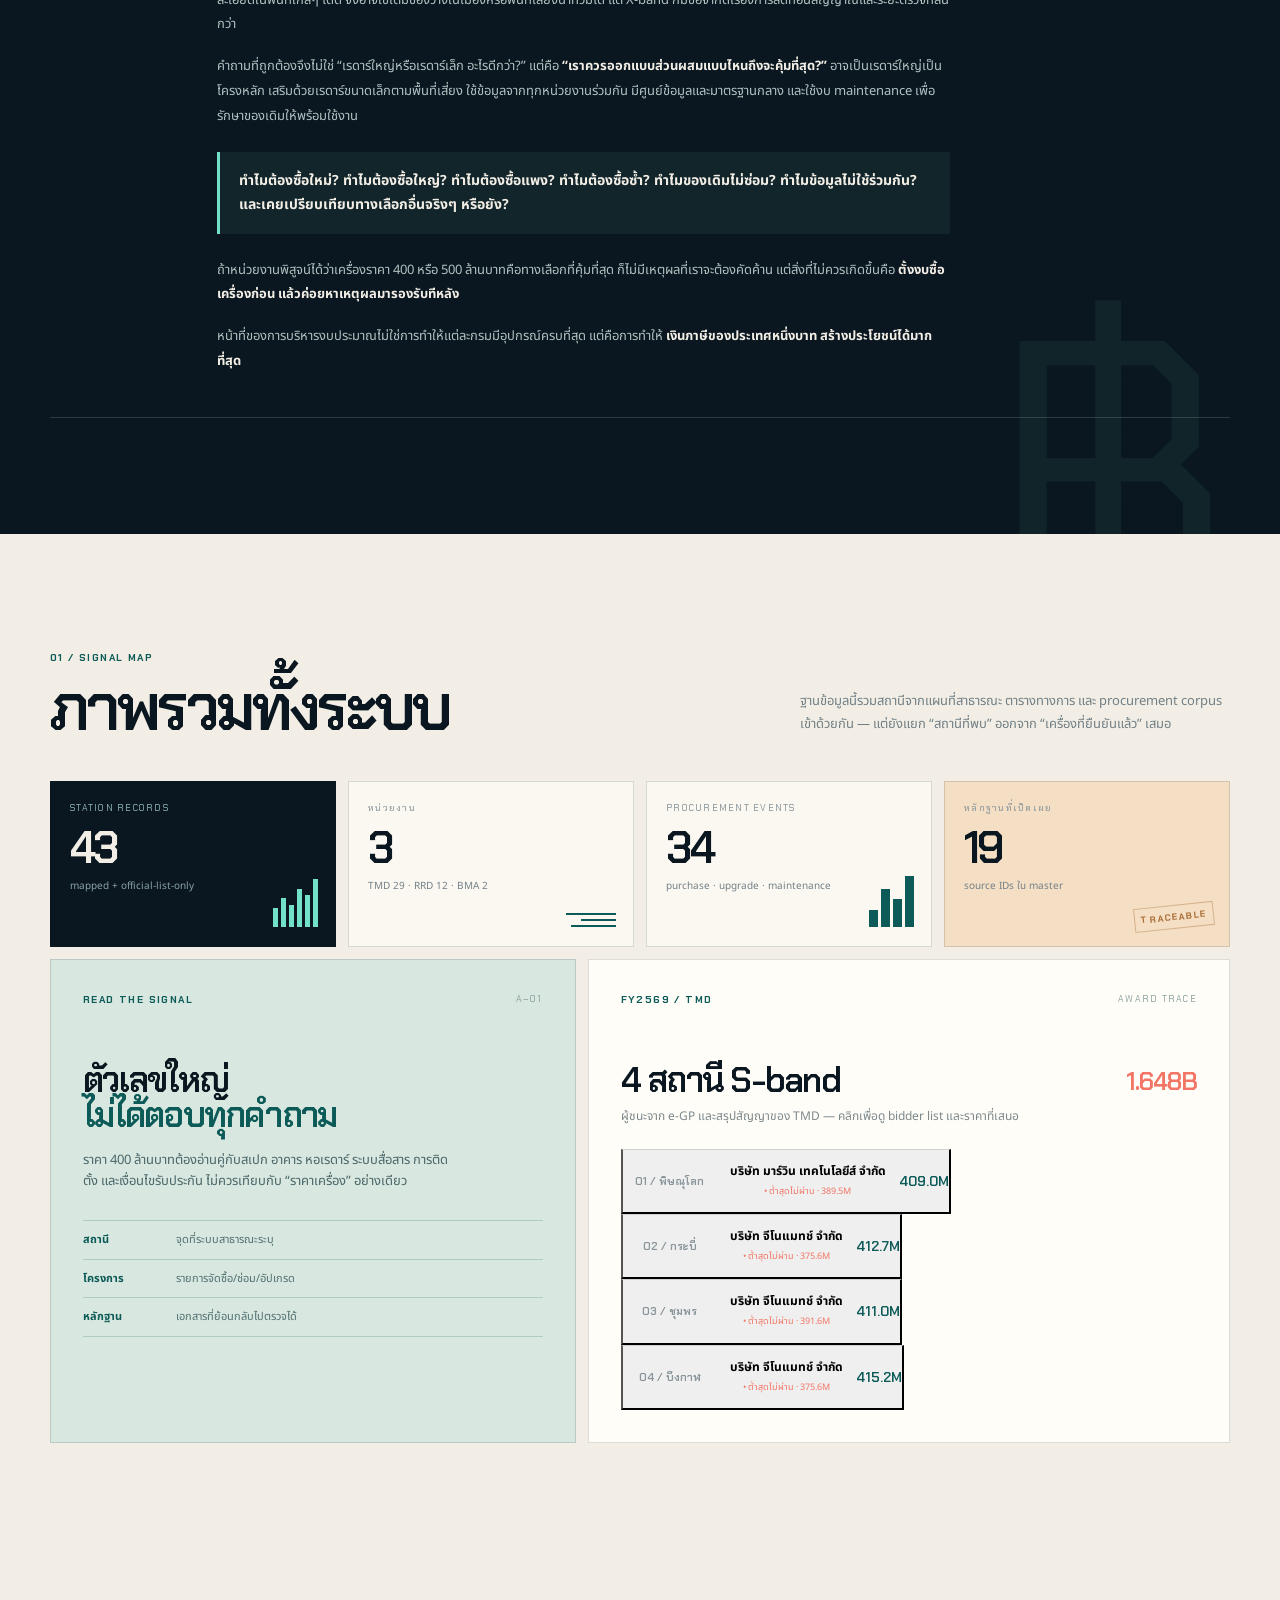
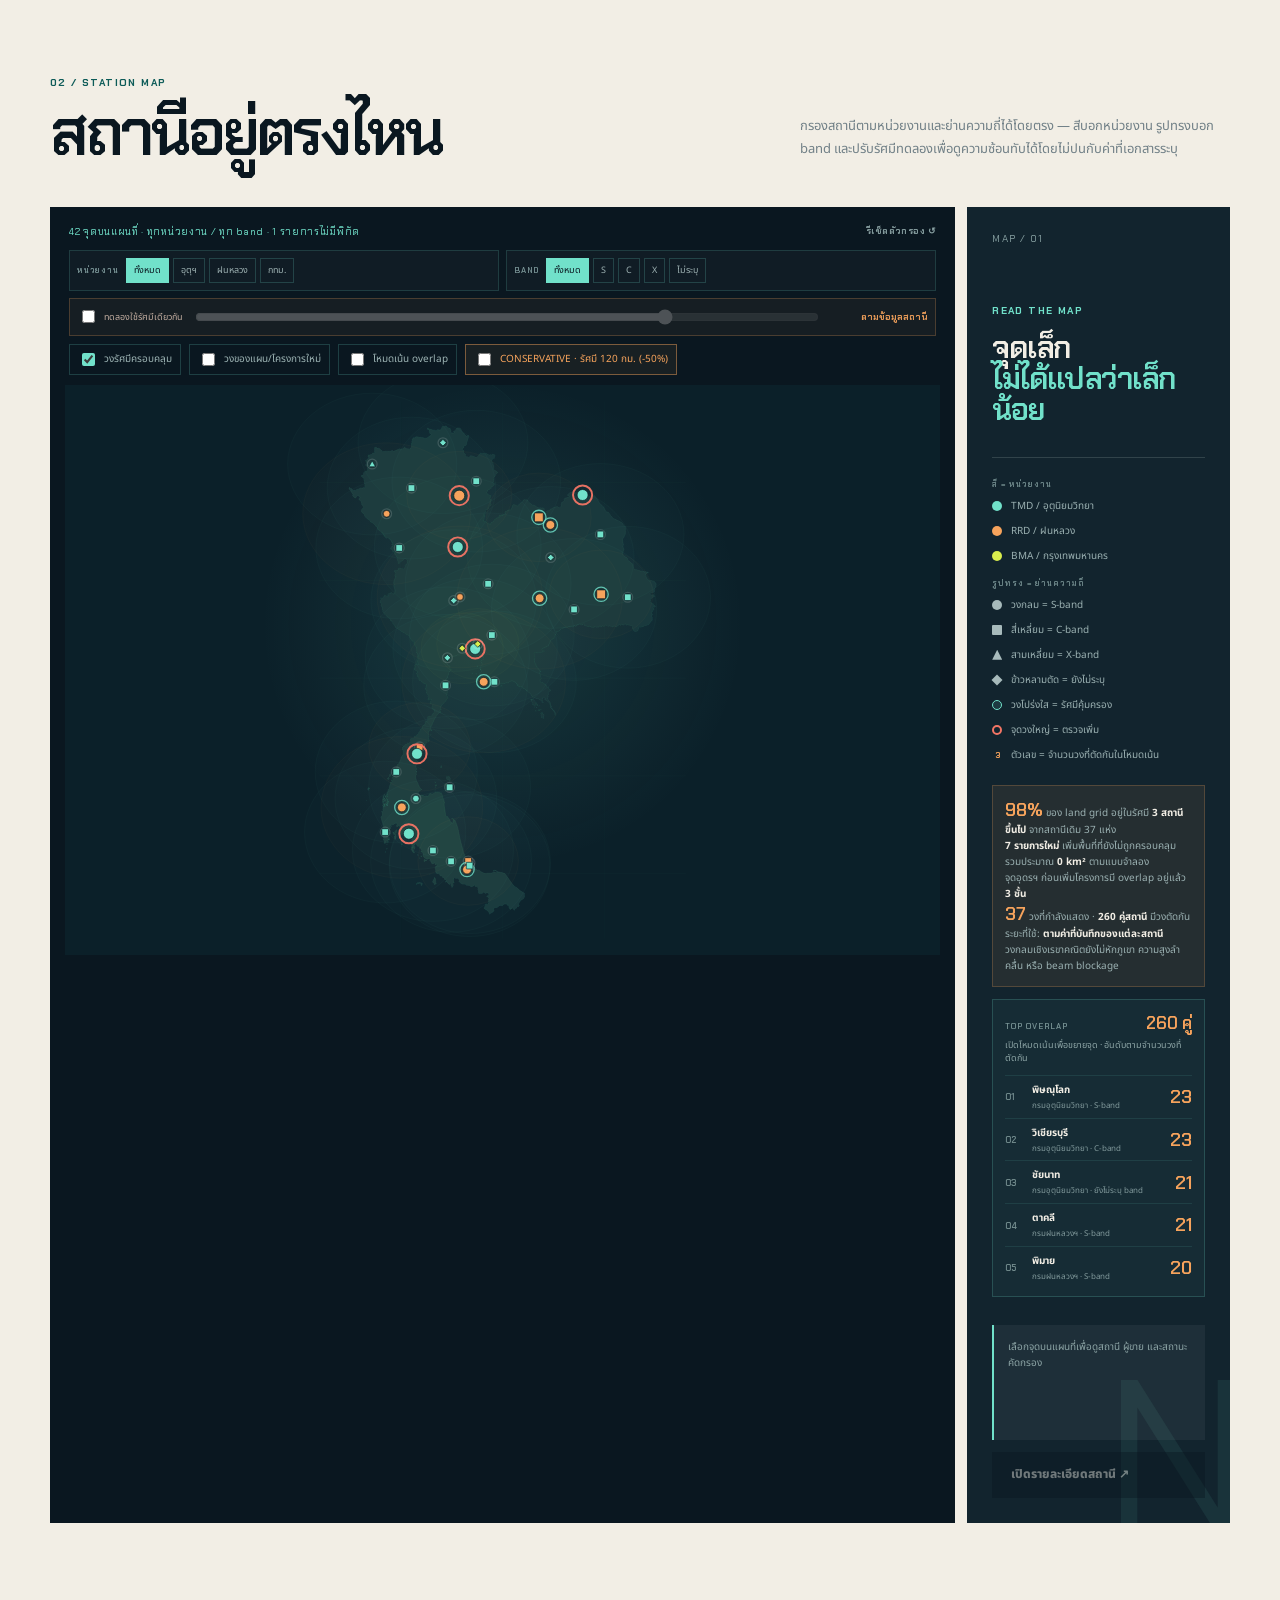
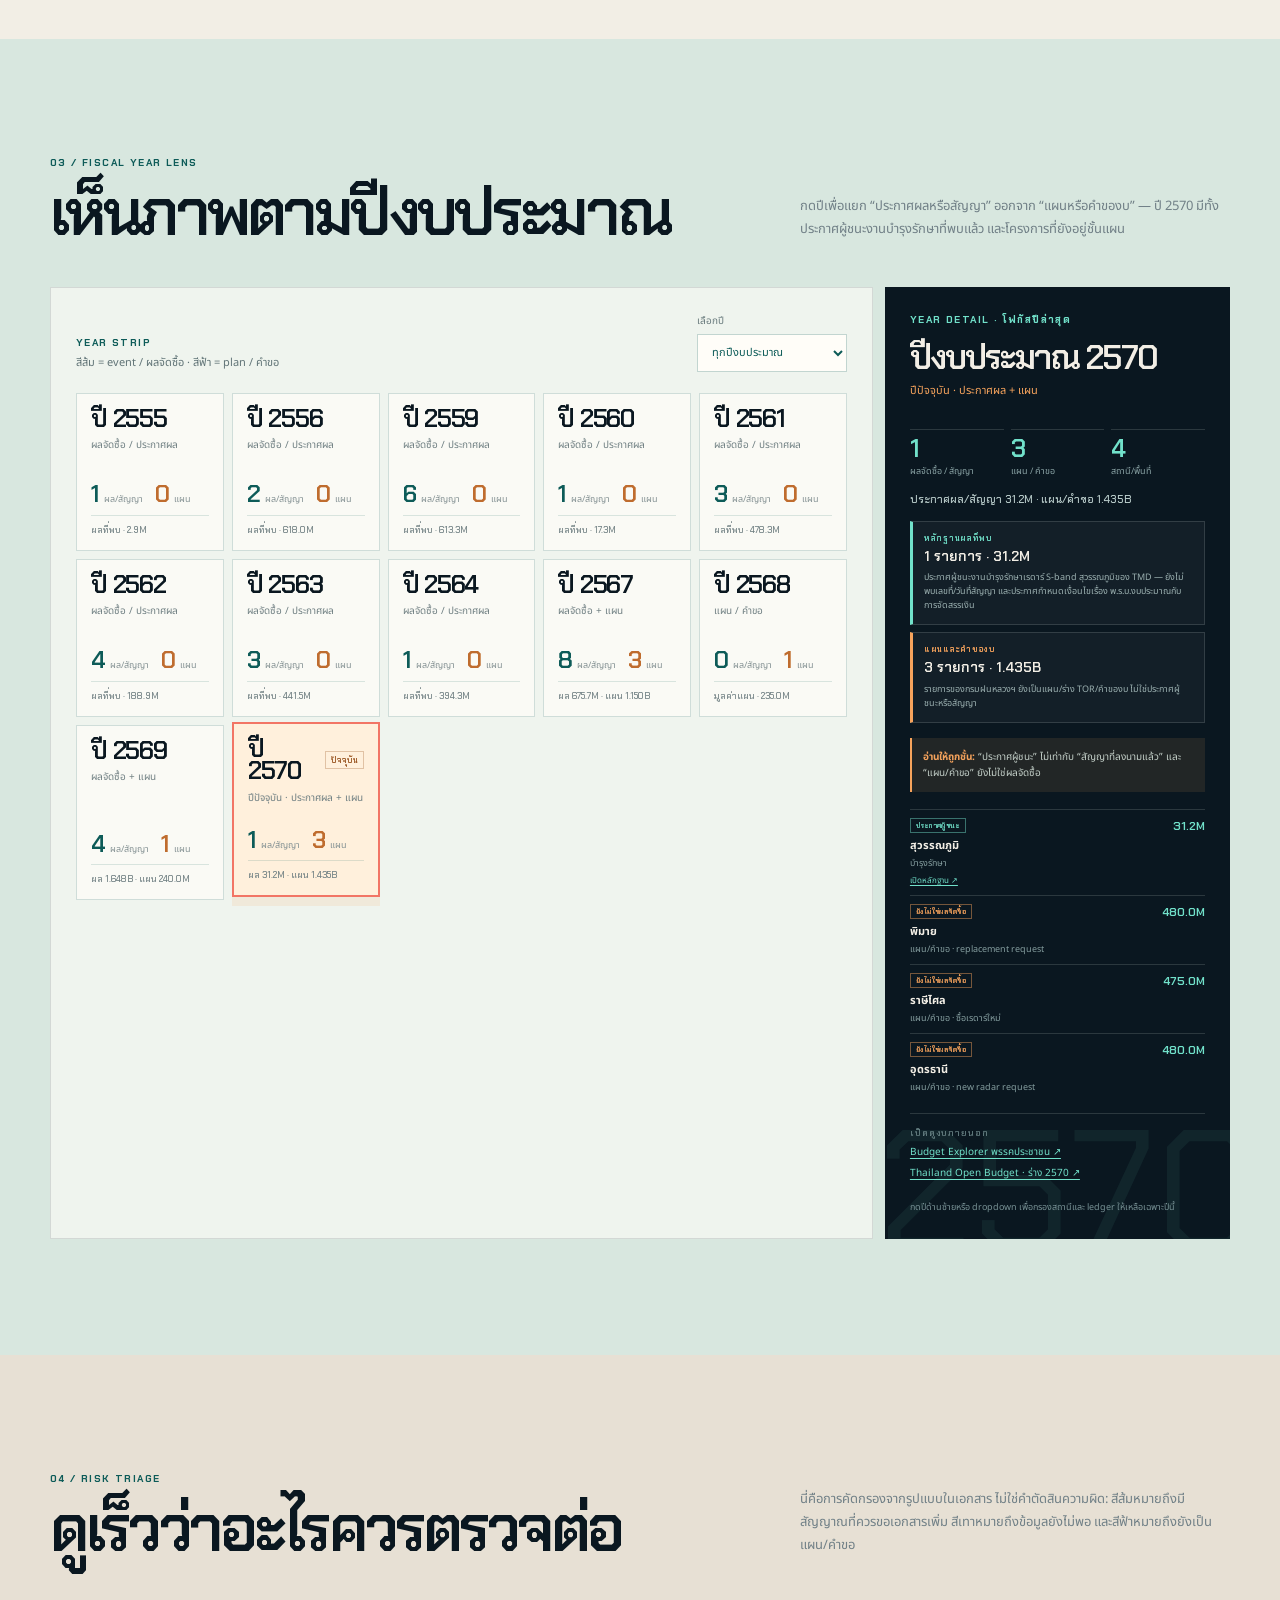
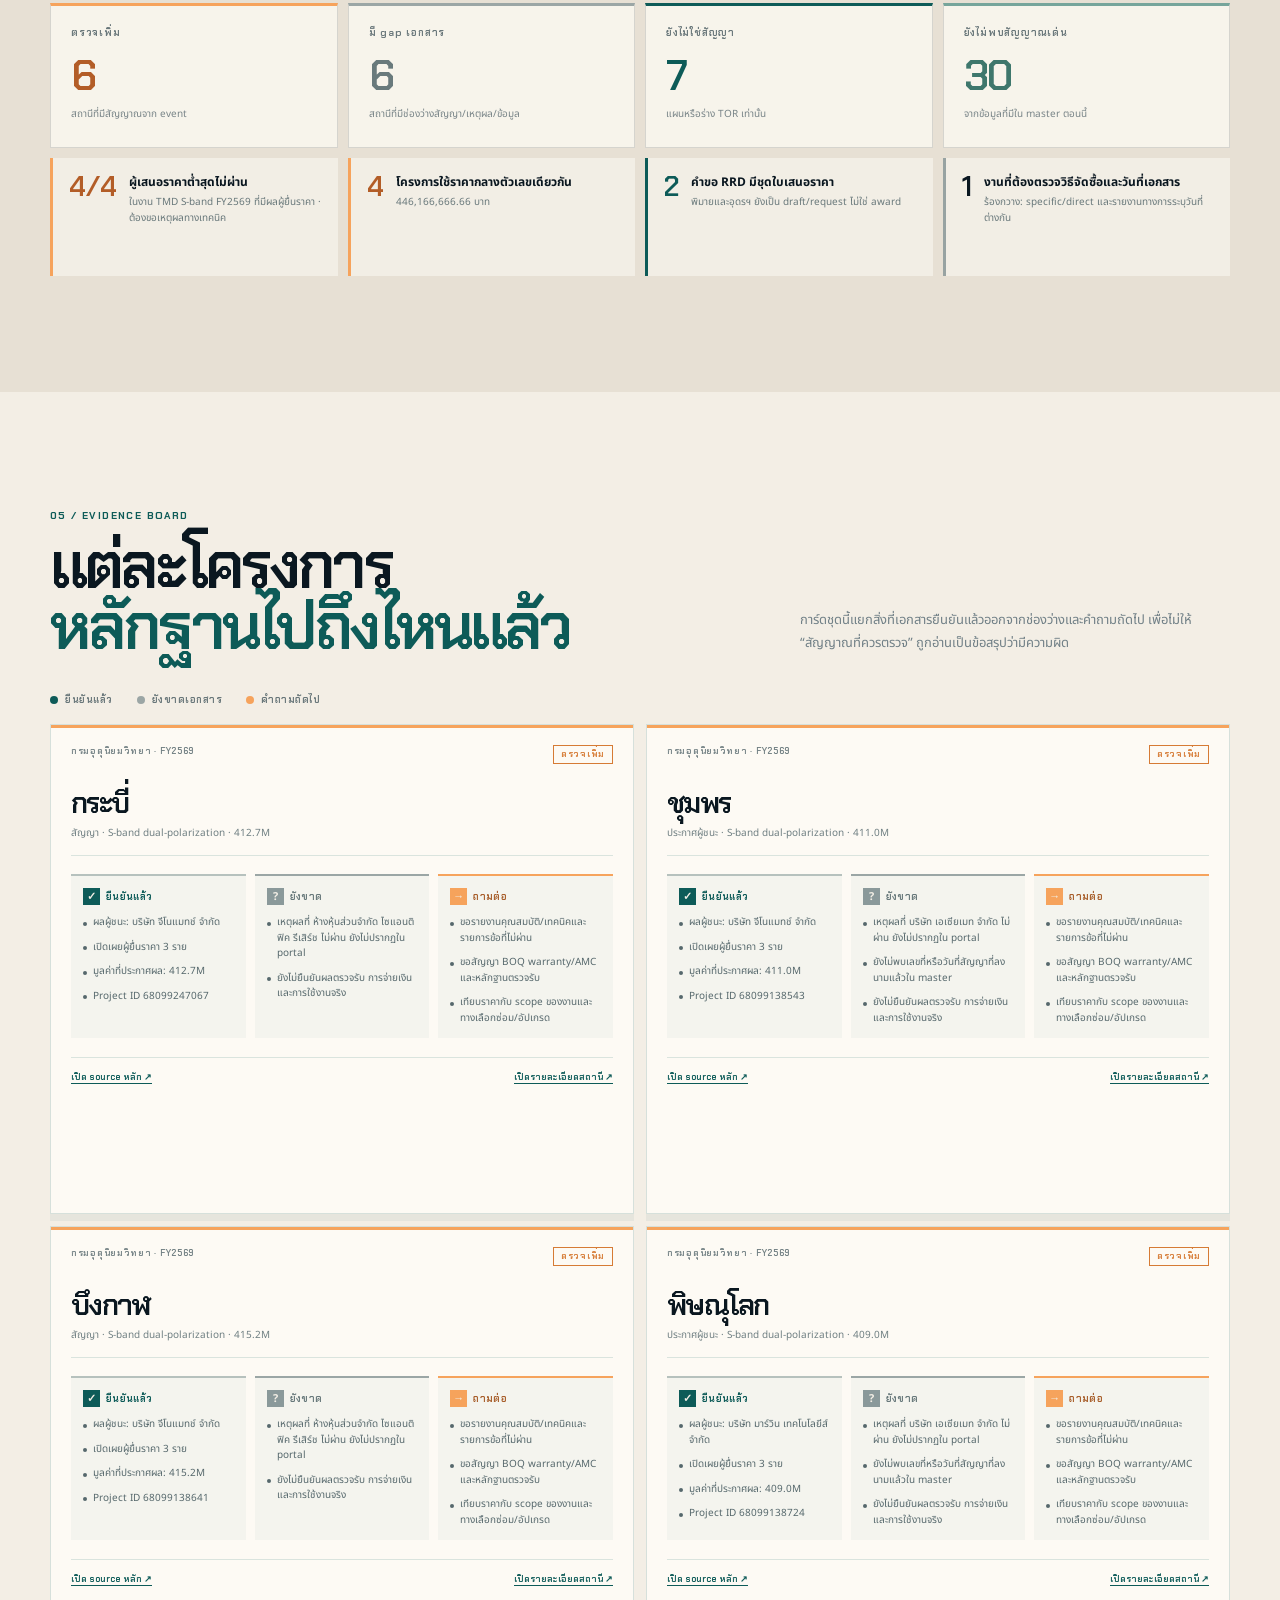
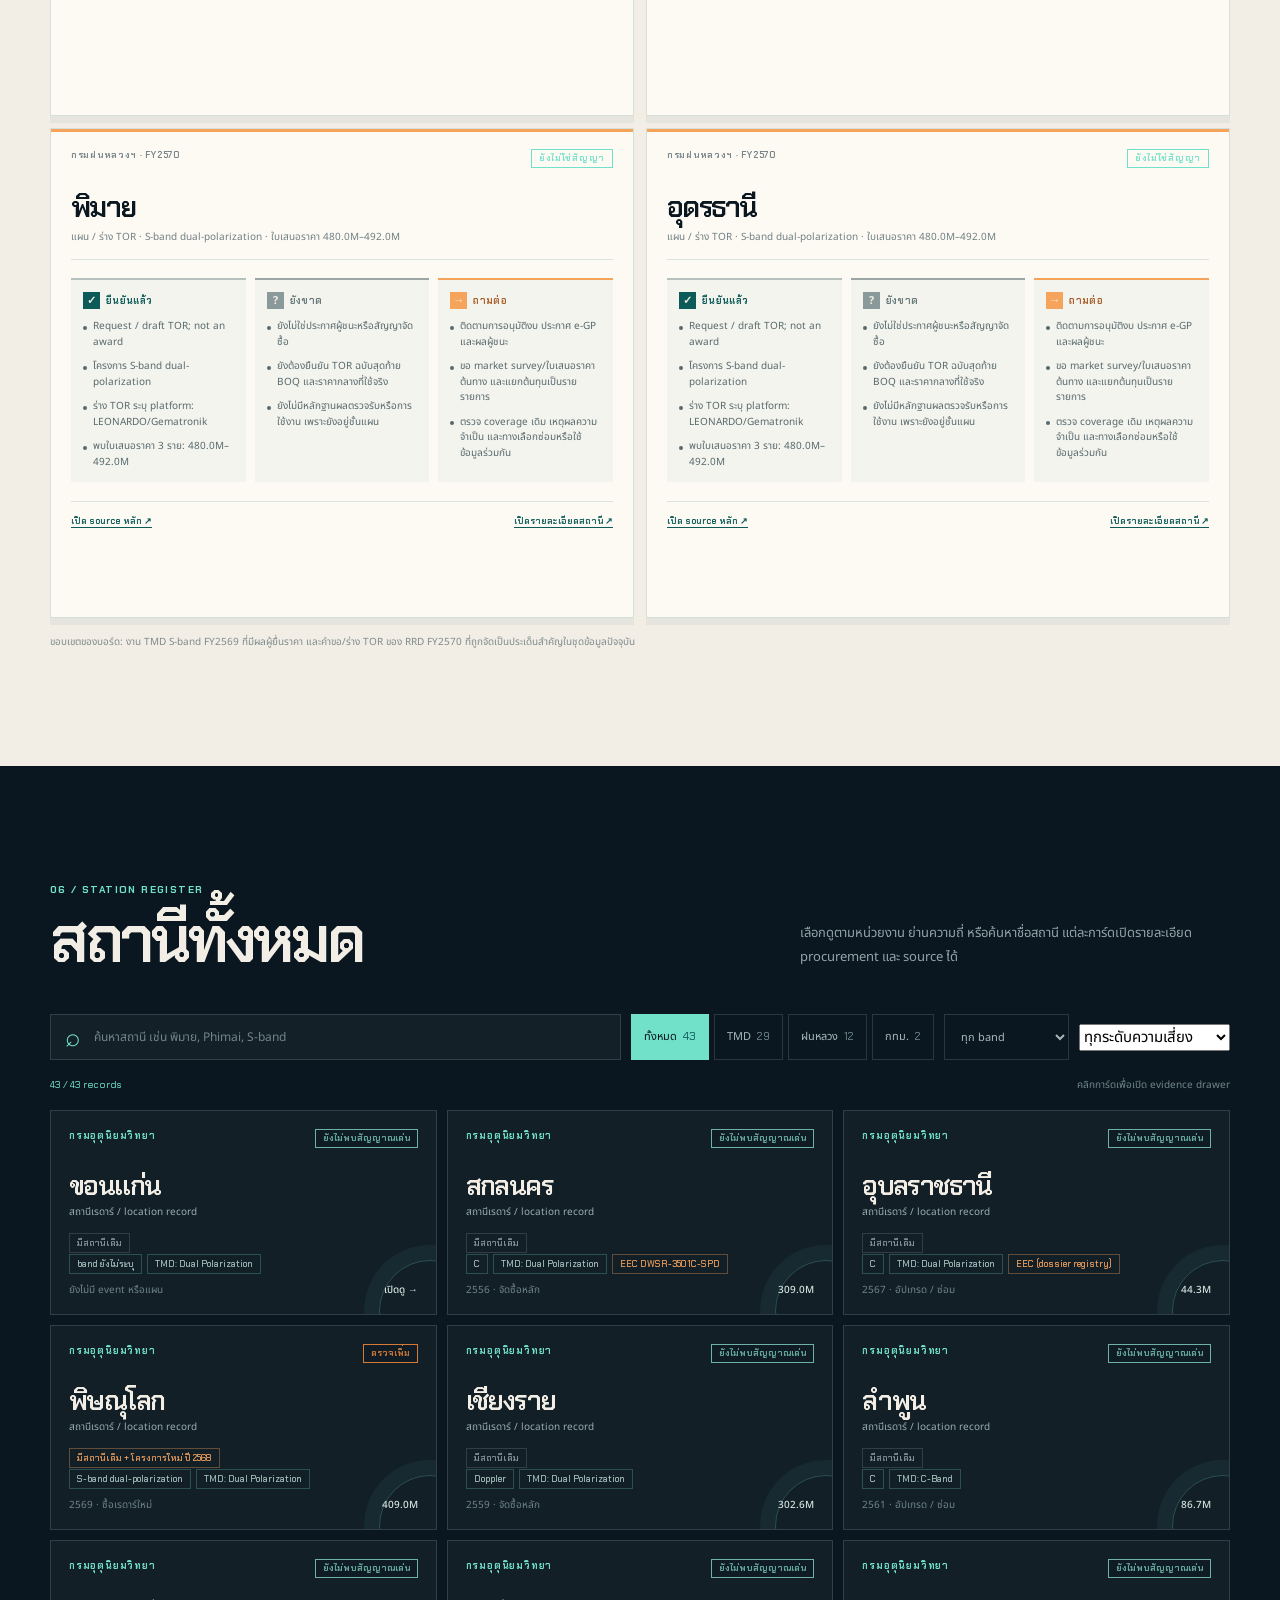
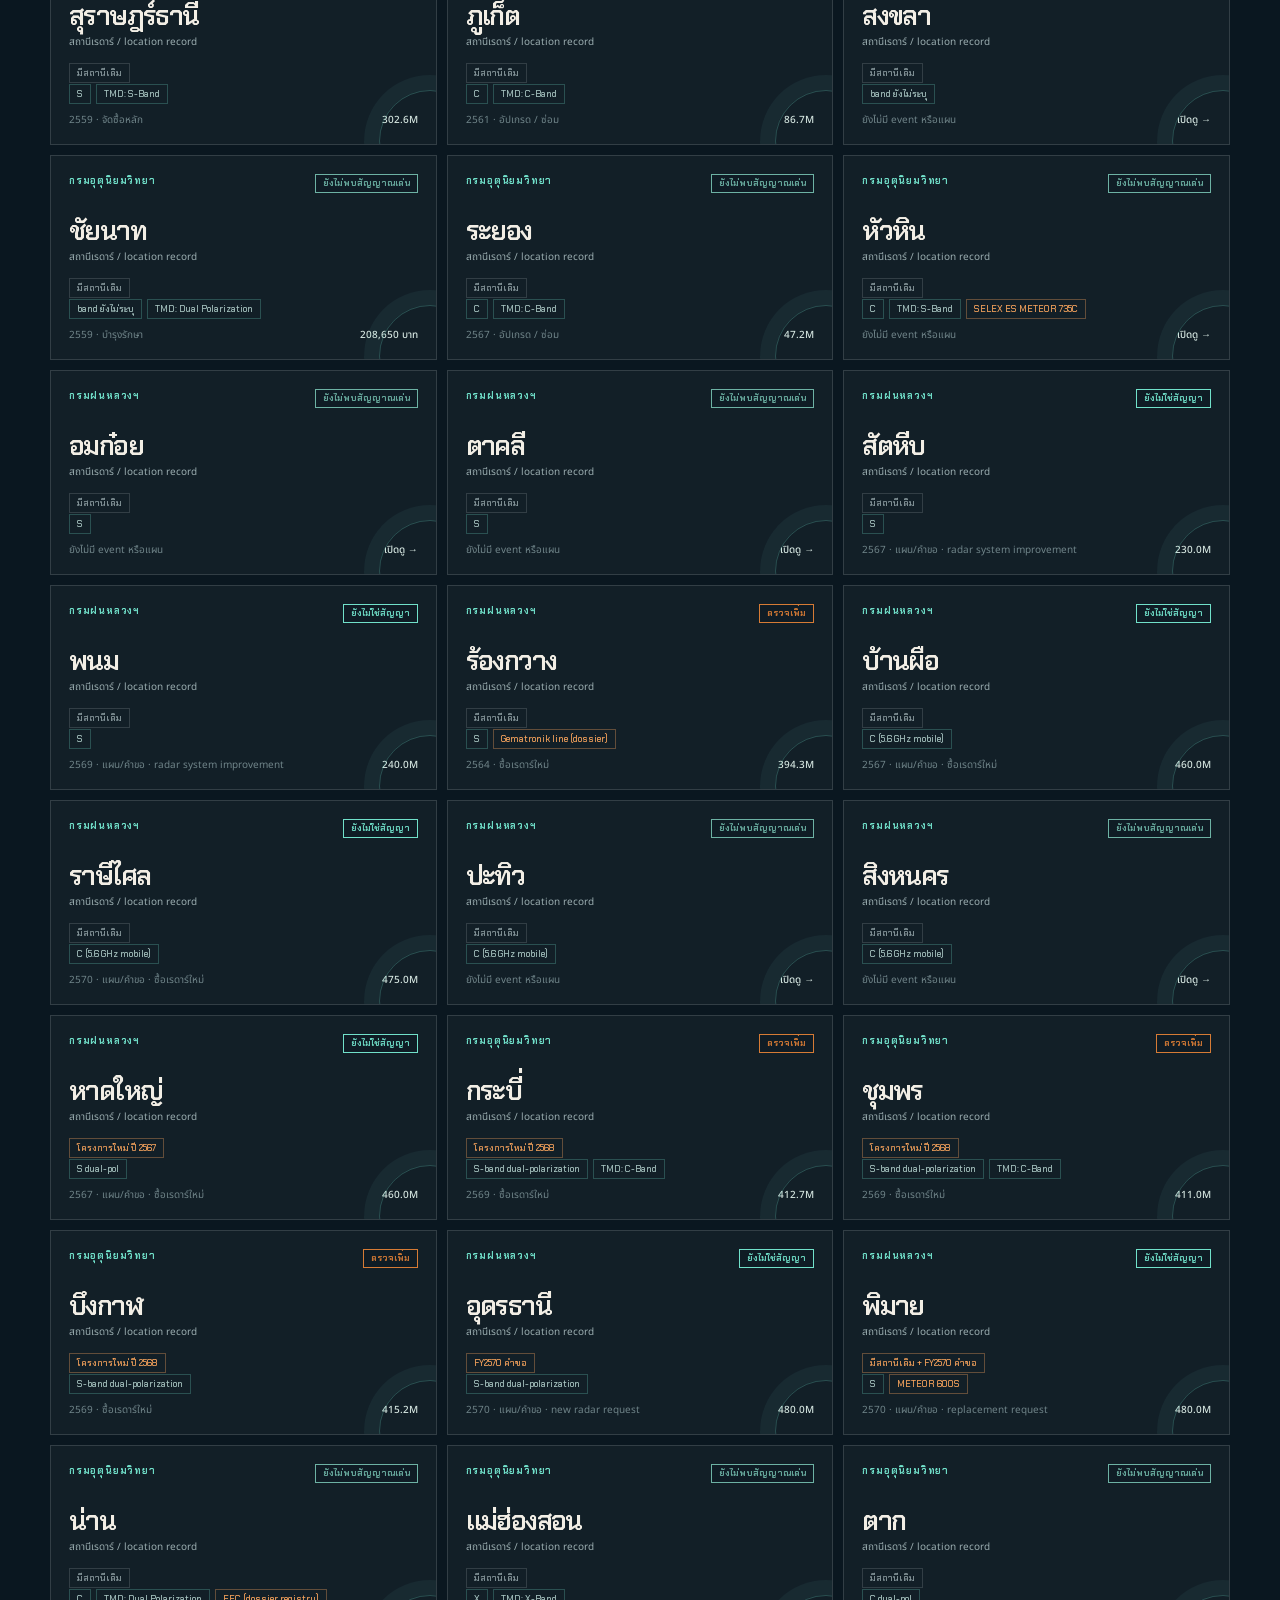
==== commit b2a6967f: "Add project evidence board" ====
--- a/index.html
+++ b/index.html
@@ -9,7 +9,7 @@
     <link rel="preconnect" href="https://fonts.googleapis.com" />
     <link rel="preconnect" href="https://fonts.gstatic.com" crossorigin />
     <link href="https://fonts.googleapis.com/css2?family=Chakra+Petch:wght@400;500;600;700&family=Noto+Sans+Thai:wght@400;500;600;700;800&display=swap" rel="stylesheet" />
-    <link rel="stylesheet" href="site/style.css?v=why-budget-20260920-3" />
+    <link rel="stylesheet" href="site/style.css?v=evidence-board-20260922-1" />
   </head>
   <body>
     <div class="ambient ambient-one" aria-hidden="true"></div>
@@ -27,6 +27,7 @@
         <a href="#map">แผนที่</a>
         <a href="#years">ปีงบประมาณ</a>
         <a href="#triage">คัดกรองความเสี่ยง</a>
+        <a href="#evidence-board">บอร์ดหลักฐาน</a>
         <a href="#stations">สถานี</a>
         <a href="#procurement">จัดซื้อ</a>
         <a href="#politics">รัฐบาล / พรรค</a>
@@ -334,10 +335,26 @@
         </div>
       </section>
 
+      <section id="evidence-board" class="section evidence-board-section">
+        <div class="shell">
+          <div class="section-heading reveal">
+            <div><p class="eyebrow">05 / EVIDENCE BOARD</p><h2>แต่ละโครงการ<br /><em>หลักฐานไปถึงไหนแล้ว</em></h2></div>
+            <p class="section-intro">การ์ดชุดนี้แยกสิ่งที่เอกสารยืนยันแล้วออกจากช่องว่างและคำถามถัดไป เพื่อไม่ให้ “สัญญาณที่ควรตรวจ” ถูกอ่านเป็นข้อสรุปว่ามีความผิด</p>
+          </div>
+          <div class="evidence-board-key reveal" aria-label="คำอธิบายสถานะหลักฐาน">
+            <span><i class="evidence-key-dot evidence-key-verified"></i>ยืนยันแล้ว</span>
+            <span><i class="evidence-key-dot evidence-key-gap"></i>ยังขาดเอกสาร</span>
+            <span><i class="evidence-key-dot evidence-key-next"></i>คำถามถัดไป</span>
+          </div>
+          <div id="evidence-board-grid" class="evidence-board-grid" aria-live="polite"><div class="empty-state">กำลังจัดเรียงหลักฐาน…</div></div>
+          <p class="evidence-board-footnote">ขอบเขตของบอร์ด: งาน TMD S-band FY2569 ที่มีผลผู้ยื่นราคา และคำขอ/ร่าง TOR ของ RRD FY2570 ที่ถูกจัดเป็นประเด็นสำคัญในชุดข้อมูลปัจจุบัน</p>
+        </div>
+      </section>
+
       <section id="stations" class="section section-dark">
         <div class="shell">
           <div class="section-heading reveal">
-            <div><p class="eyebrow">05 / STATION REGISTER</p><h2>สถานีทั้งหมด</h2></div>
+            <div><p class="eyebrow">06 / STATION REGISTER</p><h2>สถานีทั้งหมด</h2></div>
             <p class="section-intro">เลือกดูตามหน่วยงาน ย่านความถี่ หรือค้นหาชื่อสถานี แต่ละการ์ดเปิดรายละเอียด procurement และ source ได้</p>
           </div>
           <div class="station-toolbar reveal">
@@ -370,7 +387,7 @@
 
       <section id="procurement" class="section shell">
         <div class="section-heading reveal">
-          <div><p class="eyebrow">06 / PROCUREMENT LEDGER</p><h2>ใครขาย ใครชนะ ใครเสนอราคา</h2></div>
+          <div><p class="eyebrow">07 / PROCUREMENT LEDGER</p><h2>ใครขาย ใครชนะ ใครเสนอราคา</h2></div>
           <p class="section-intro">อ่าน event แบบแยกชั้น: seller/winner คือผู้ได้รับเลือก, bidders คือรายชื่อผู้ยื่นราคาที่เอกสารเปิดเผย, ส่วนเลขสัญญาที่ไม่พบจะไม่ถูกเติมขึ้นเอง</p>
         </div>
         <div class="procurement-layout">
@@ -438,6 +455,6 @@
       <div id="dialog-content"></div>
     </dialog>
 
-    <script src="site/app.js?v=conservative-20260920-1" type="module"></script>
+    <script src="site/app.js?v=evidence-board-20260922-1" type="module"></script>
   </body>
 </html>
--- a/site/style.css
+++ b/site/style.css
@@ -199,8 +199,41 @@
 .risk-panel ul { display: grid; gap: 7px; margin: 0; padding: 0; list-style: none; }.risk-panel li { display: grid; gap: 2px; padding-top: 7px; border-top: 1px solid var(--dark-line); }.risk-panel li b { color: var(--paper); font-size: 11px; }.risk-panel li span { color: #90a5a5; font-size: 10px; line-height: 1.45; }.risk-panel > p { margin: 0; color: #90a5a5; font-size: 10px; }.risk-panel > small { color: #8ca2a3; font-size: 10px; line-height: 1.5; }.risk-panel.risk-review { border-color: rgba(246,163,92,.4); }.risk-panel.risk-gap { border-color: rgba(154,173,175,.35); }.risk-panel.risk-planned { border-color: rgba(113,225,202,.3); }
 .political-section .risk-chip { margin-left: 6px; }
 
+/* Evidence board */
+.evidence-board-section { background: #f3eee5; }
+.evidence-board-key { display: flex; flex-wrap: wrap; gap: 16px 24px; margin: -7px 0 18px; color: #69777a; font: 600 10px var(--display); letter-spacing: .05em; }
+.evidence-board-key span { display: inline-flex; align-items: center; gap: 7px; }
+.evidence-key-dot { width: 8px; height: 8px; display: inline-block; border-radius: 50%; }
+.evidence-key-verified { background: var(--teal-dark); }.evidence-key-gap { background: #9ba6a5; }.evidence-key-next { background: var(--orange); }
+.evidence-board-grid { display: grid; grid-template-columns: repeat(2, 1fr); gap: 12px; }
+.evidence-card { position: relative; overflow: hidden; min-height: 490px; padding: 20px; border: 1px solid rgba(13,91,88,.16); background: rgba(255,253,248,.8); box-shadow: 0 7px 0 rgba(13,91,88,.05); }
+.evidence-card::before { content: ""; position: absolute; inset: 0 0 auto; height: 3px; background: var(--teal-dark); }
+.evidence-card-plan::before { background: var(--orange); }
+.evidence-card-state-review::before { background: var(--orange); }
+.evidence-card-state-gap::before { background: #8d9c9e; }
+.evidence-card-top { display: flex; align-items: start; justify-content: space-between; gap: 12px; color: #738184; font: 600 9px var(--display); letter-spacing: .08em; text-transform: uppercase; }
+.evidence-card-top .risk-chip { flex: 0 0 auto; }
+.evidence-card-title { margin: 26px 0 18px; padding-bottom: 14px; border-bottom: 1px solid rgba(13,91,88,.14); }
+.evidence-card-title h3 { margin: 0; color: var(--ink); font: 600 29px/.95 var(--display); letter-spacing: -.06em; }
+.evidence-card-title p { margin: 8px 0 0; color: #6f7f82; font-size: 10px; line-height: 1.55; }
+.evidence-card-columns { display: grid; grid-template-columns: repeat(3, 1fr); gap: 9px; }
+.evidence-column { min-width: 0; padding: 12px; border-top: 2px solid #b6c1bd; background: rgba(13,91,88,.035); }
+.evidence-column h4 { display: flex; align-items: center; gap: 6px; margin: 0 0 10px; color: var(--teal-dark); font: 600 10px var(--display); letter-spacing: .03em; }
+.evidence-column h4 i { display: grid; place-items: center; width: 17px; height: 17px; color: var(--paper); background: var(--teal-dark); font: 700 11px var(--body); font-style: normal; }
+.evidence-column ul { display: grid; gap: 9px; margin: 0; padding: 0; list-style: none; }
+.evidence-column li { position: relative; padding-left: 10px; color: #56686c; font-size: 10px; line-height: 1.55; }
+.evidence-column li::before { content: ""; position: absolute; top: .62em; left: 0; width: 4px; height: 4px; border-radius: 50%; background: currentColor; }
+.evidence-column-gap { border-top-color: #9ba6a5; }.evidence-column-gap h4 { color: #68797b; }.evidence-column-gap h4 i { background: #8a999a; }
+.evidence-column-next { border-top-color: var(--orange); }.evidence-column-next h4 { color: #a85f2c; }.evidence-column-next h4 i { background: var(--orange); }
+.evidence-card-footer { display: flex; flex-wrap: wrap; align-items: center; justify-content: space-between; gap: 9px 16px; margin-top: 19px; padding-top: 13px; border-top: 1px solid rgba(13,91,88,.14); color: #879395; font-size: 9px; }
+.evidence-card-footer a, .evidence-card-footer button { color: var(--teal-dark); font: 600 9px var(--display); text-decoration: underline; text-underline-offset: 3px; }
+.evidence-card-footer button { padding: 0; border: 0; background: none; cursor: pointer; }
+.evidence-card-footer a:hover, .evidence-card-footer button:hover { color: var(--orange); }
+.evidence-board-footnote { margin: 16px 0 0; color: #7d8b8d; font-size: 10px; line-height: 1.6; }
+
 @media (max-width: 900px) {
   .risk-summary-grid, .risk-signals { grid-template-columns: repeat(2, 1fr); }
+  .evidence-board-grid { grid-template-columns: 1fr; }
   .station-toolbar { flex-wrap: wrap; }
   .station-toolbar .search-box { flex-basis: 100%; }
 }
@@ -209,6 +242,12 @@
   .risk-summary-grid, .risk-signals { grid-template-columns: 1fr 1fr; }
   .risk-summary-card { min-height: 128px; padding: 14px; }.risk-summary-card strong { font-size: 34px; }
   #risk-filter { grid-column: 1 / -1; width: 100%; }
+  .evidence-card { min-height: 0; padding: 16px; }
+  .evidence-card-top { display: block; }
+  .evidence-card-top .risk-chip { margin-top: 9px; }
+  .evidence-card-title h3 { font-size: 26px; }
+  .evidence-card-columns { grid-template-columns: 1fr; gap: 7px; }
+  .evidence-column { padding: 11px; }
 }
 
 /* Station map */
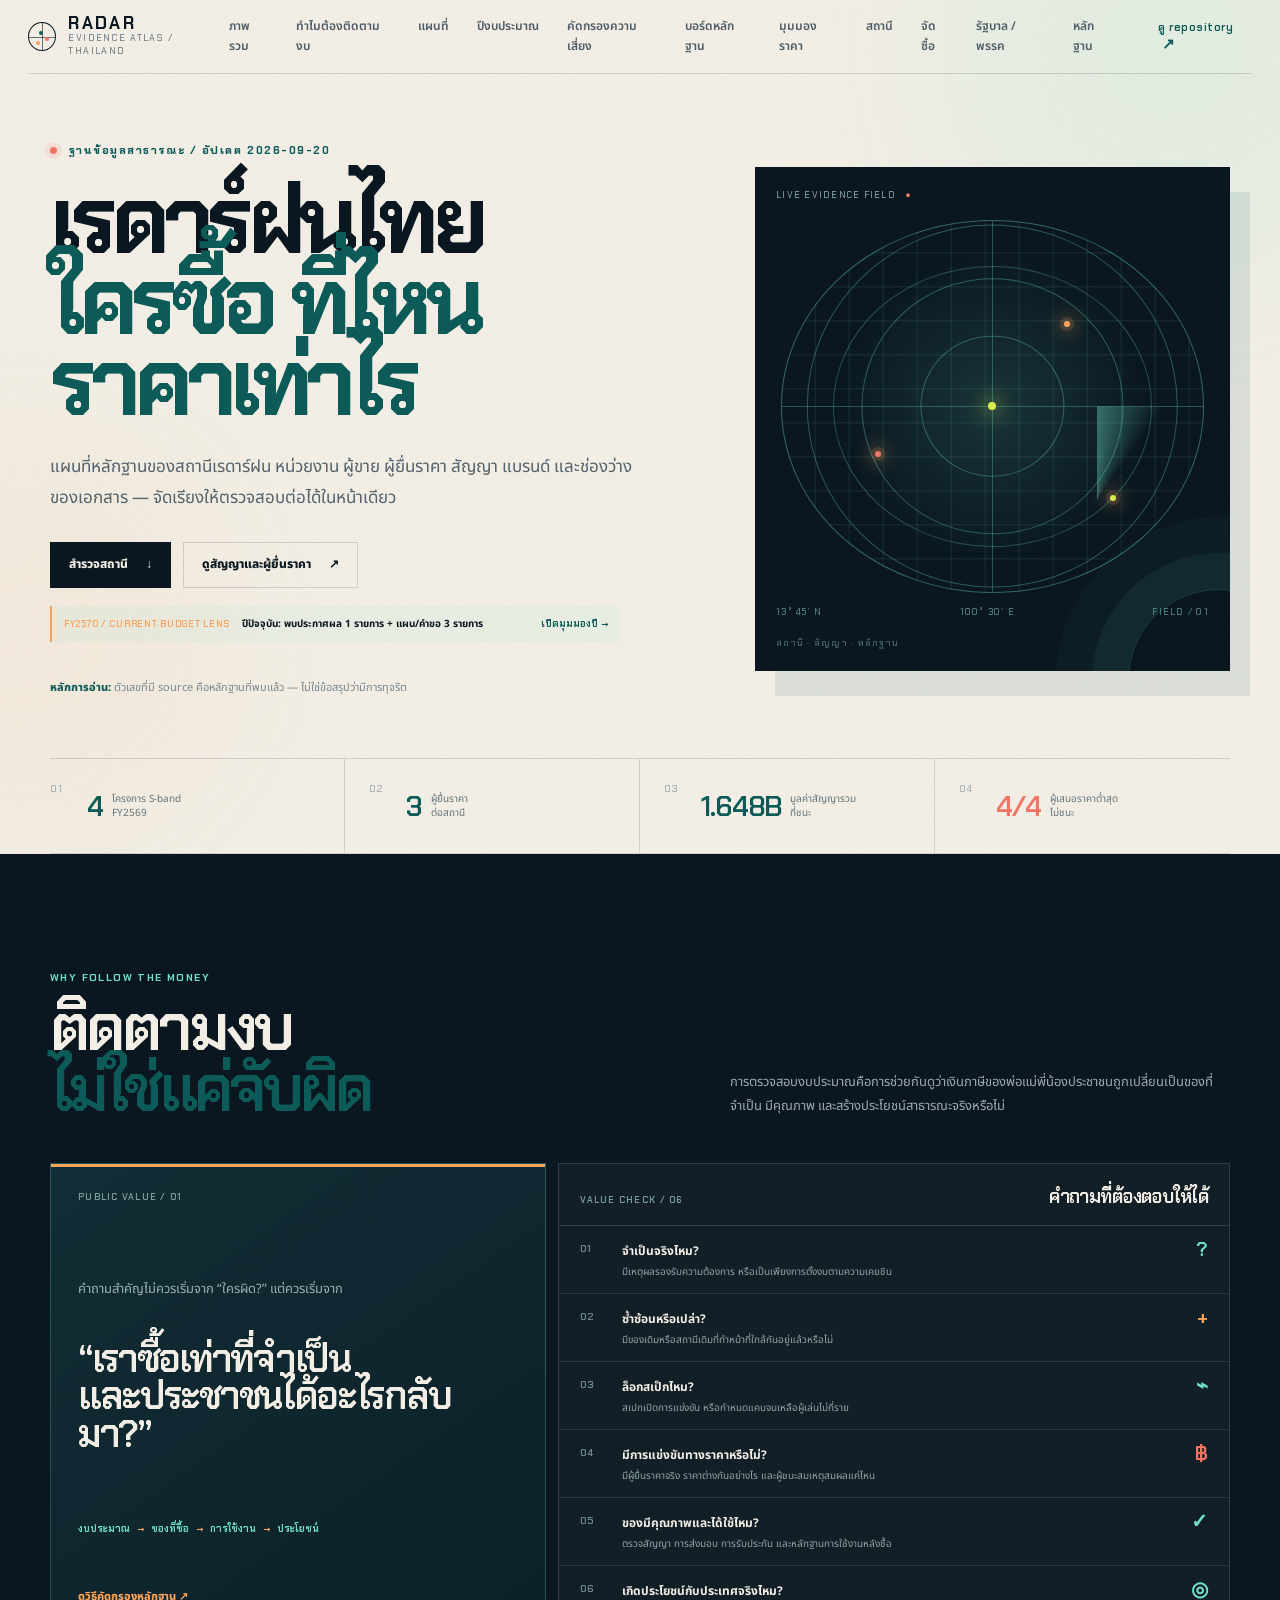
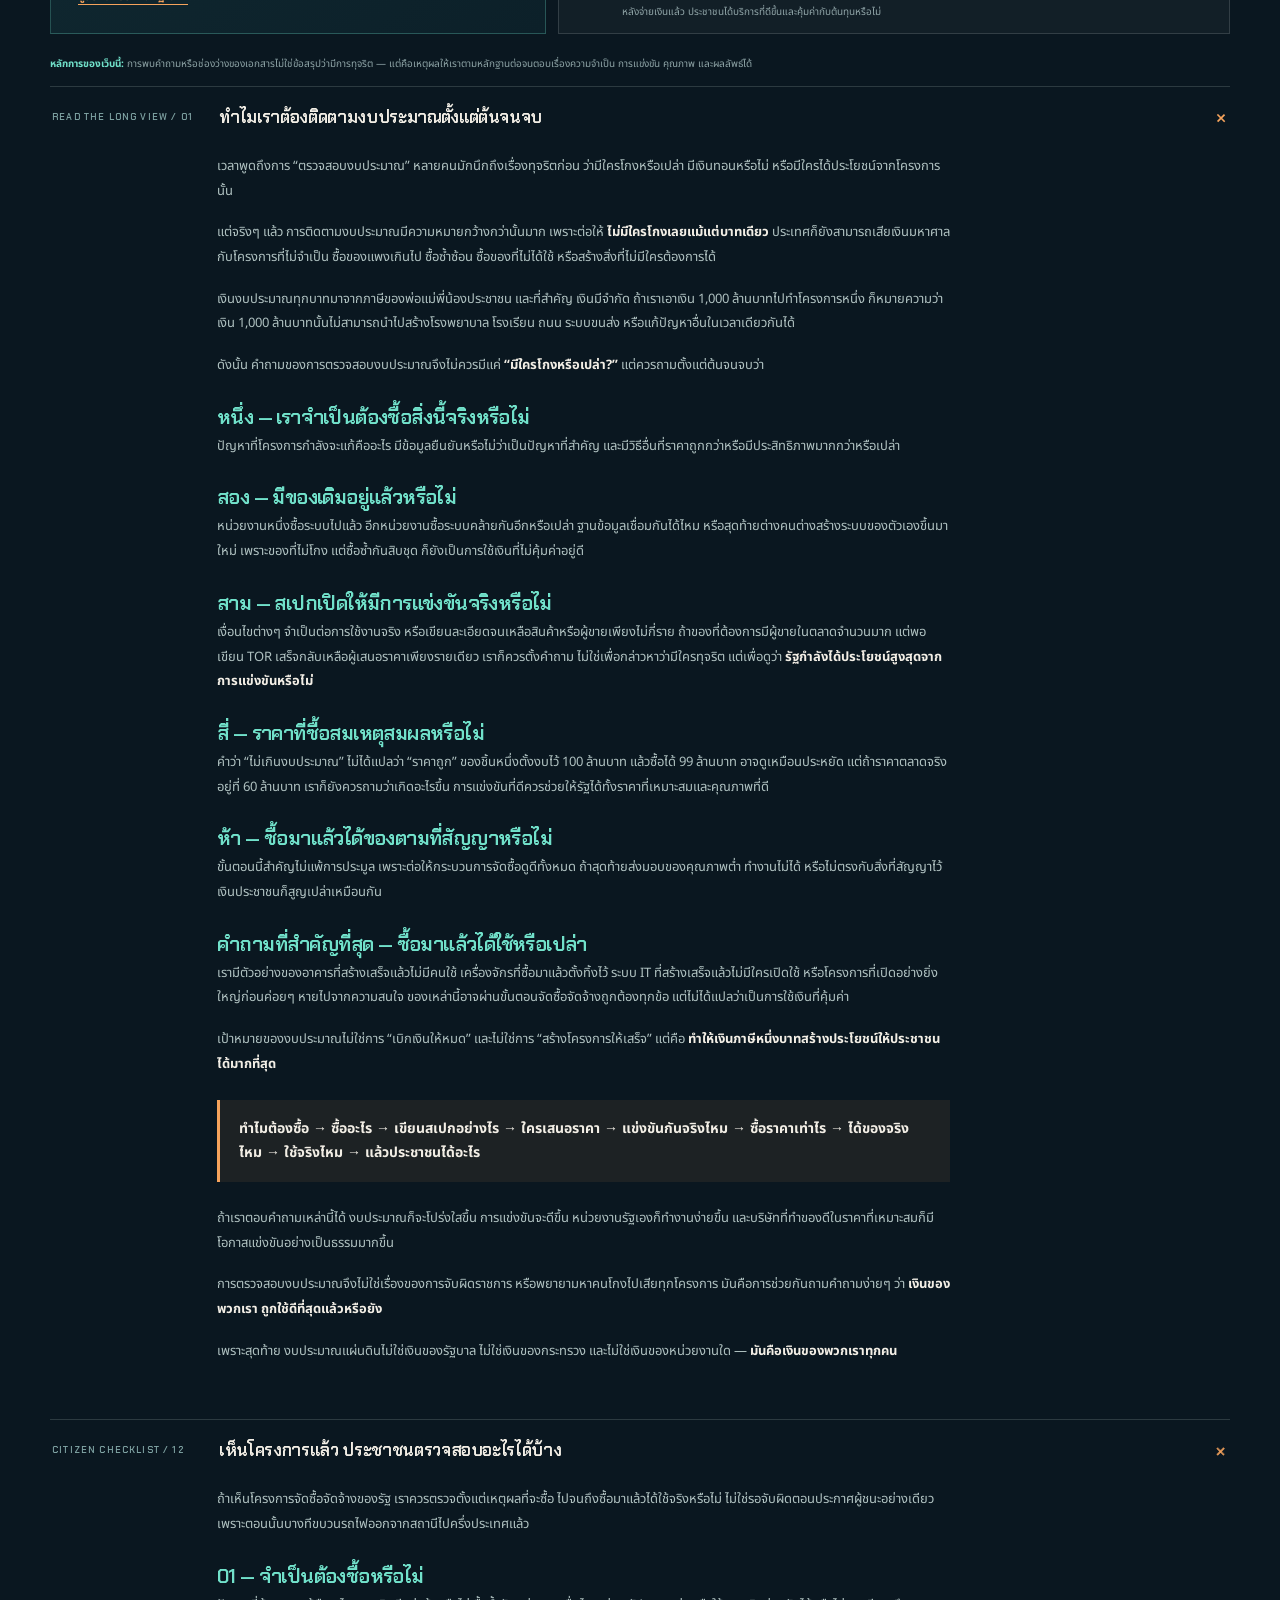
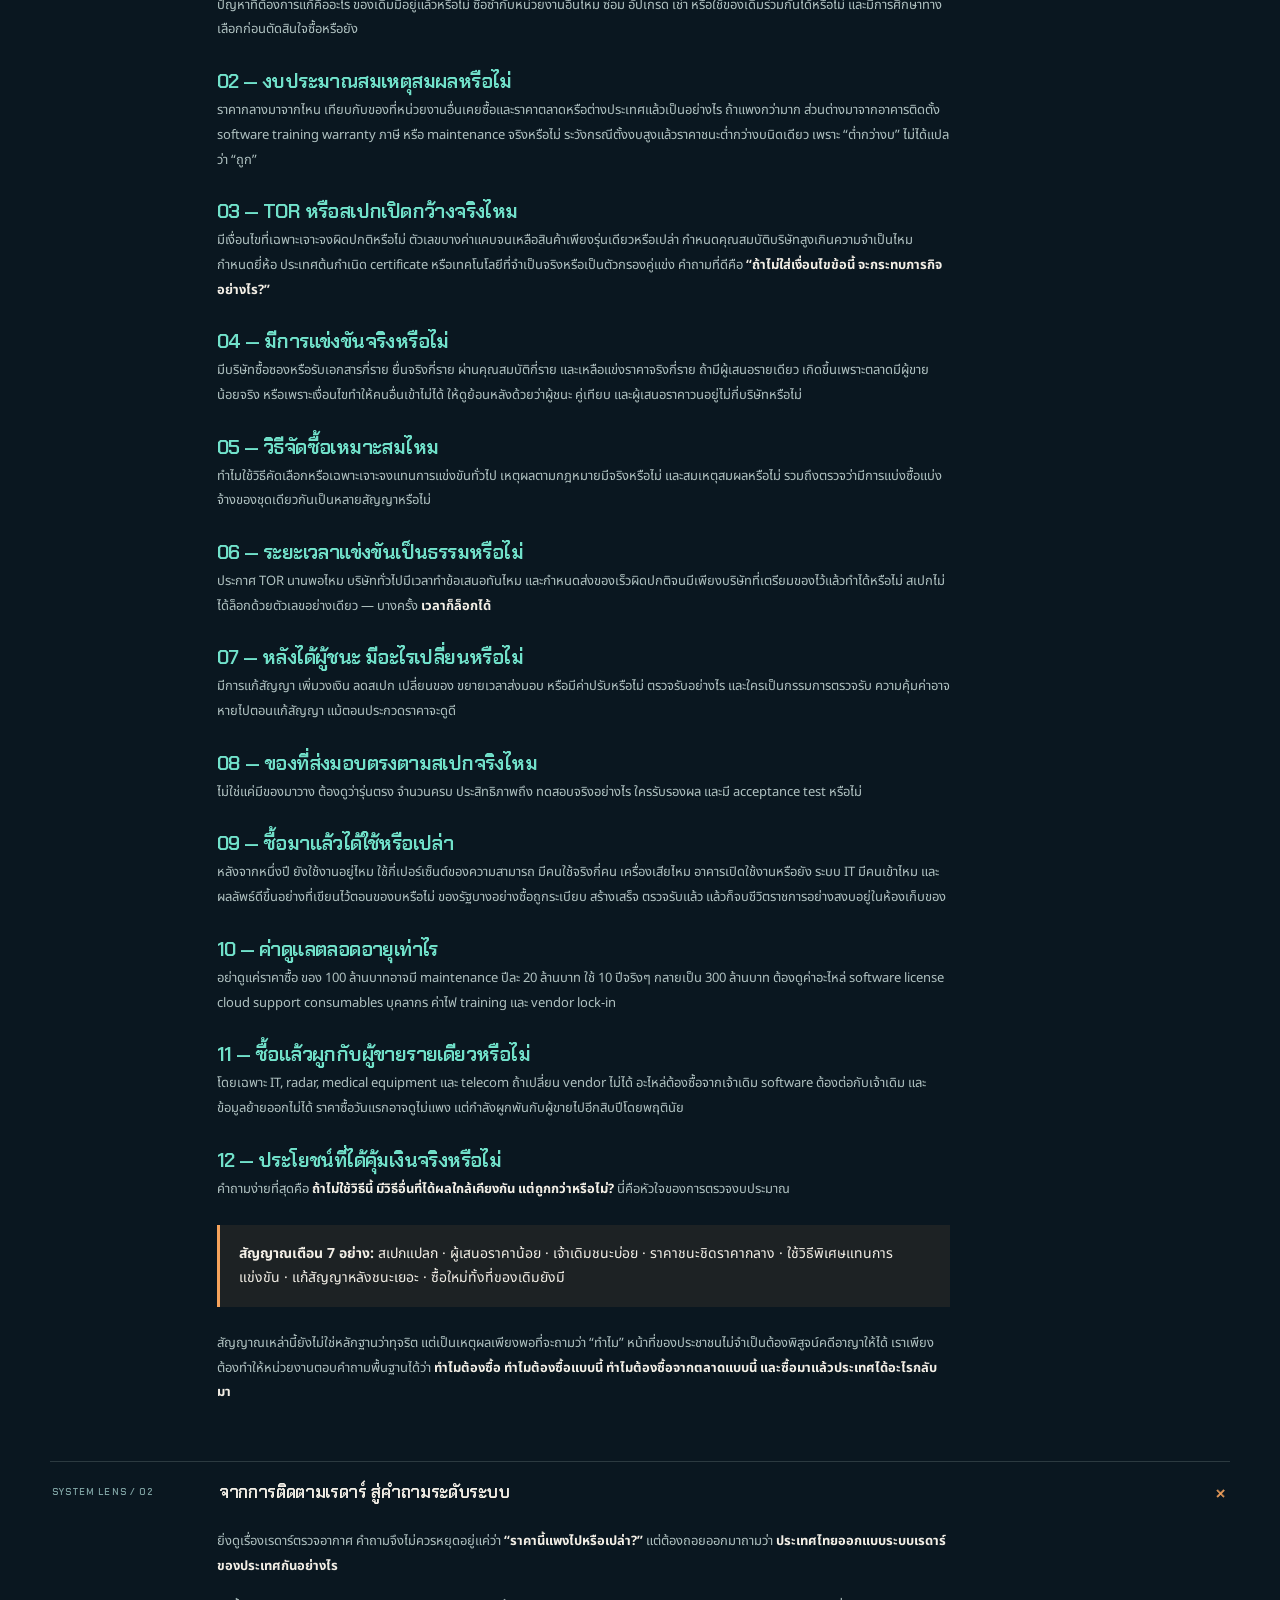
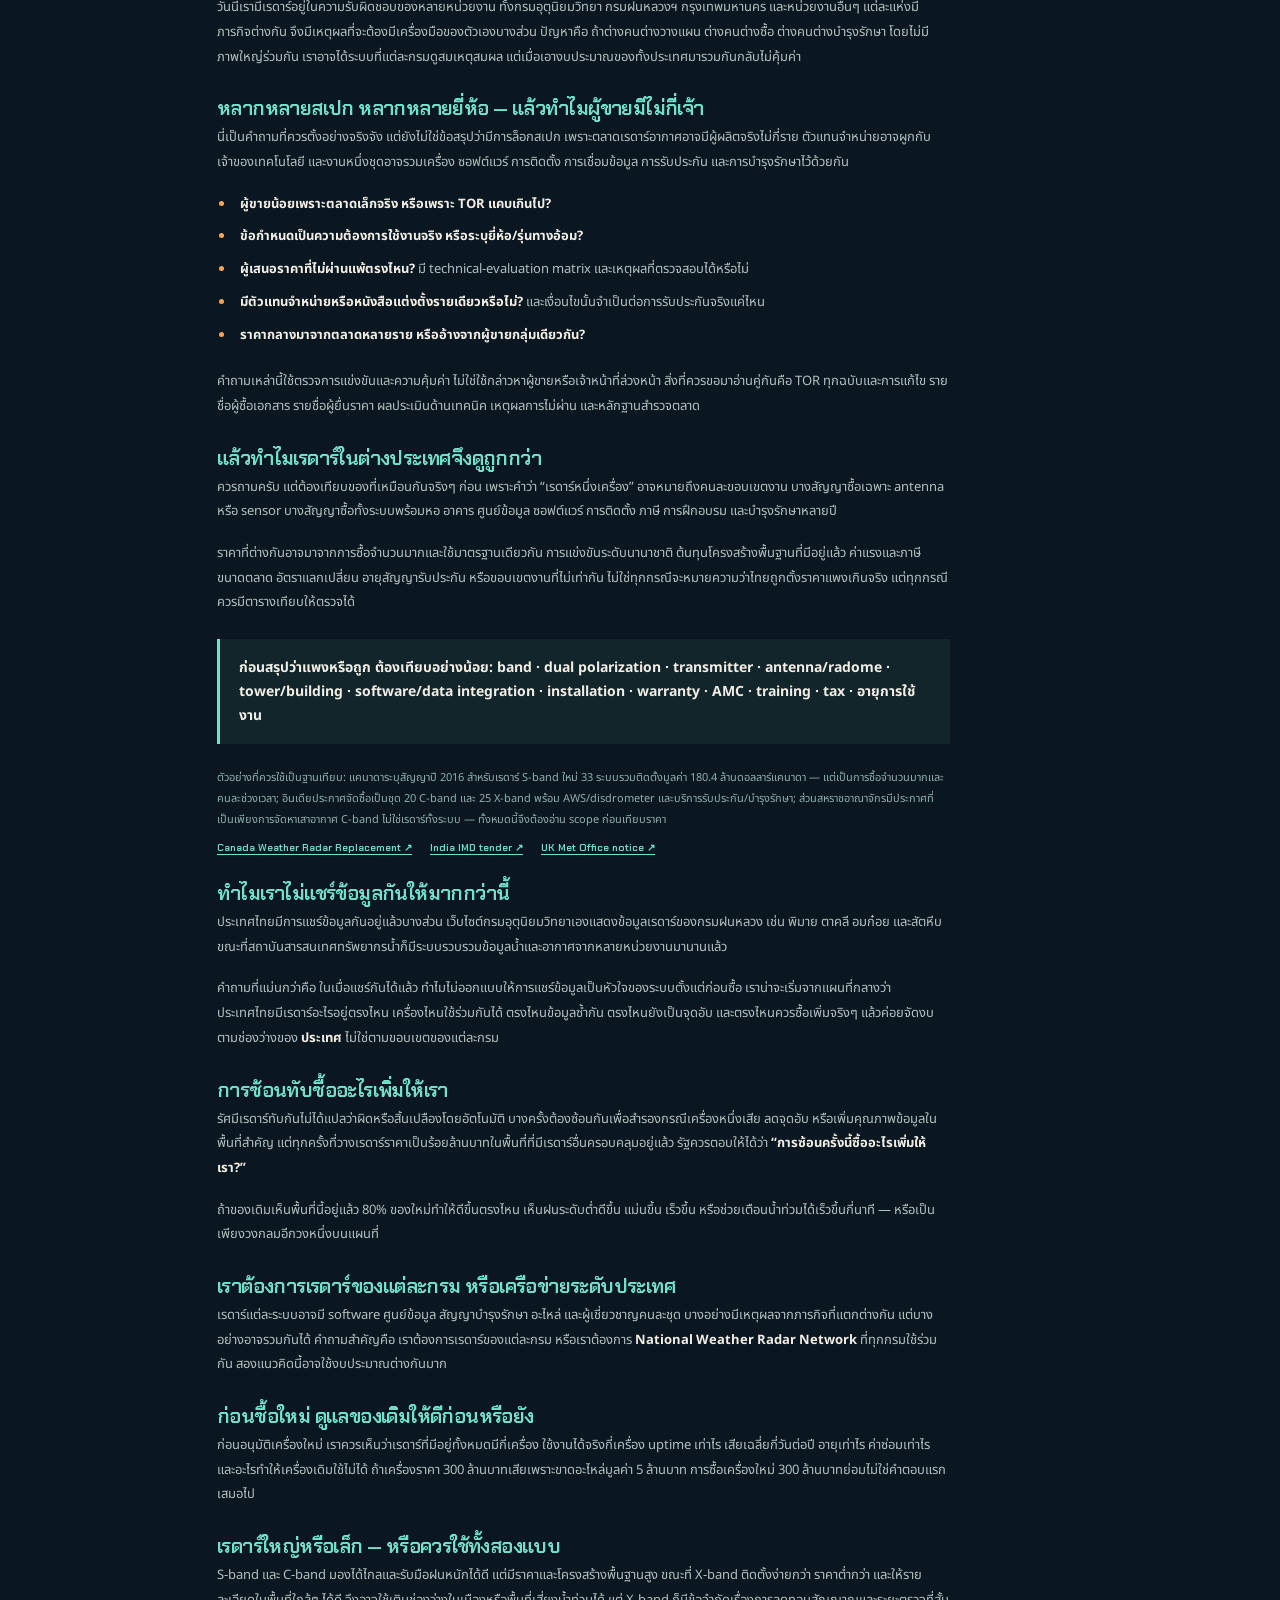
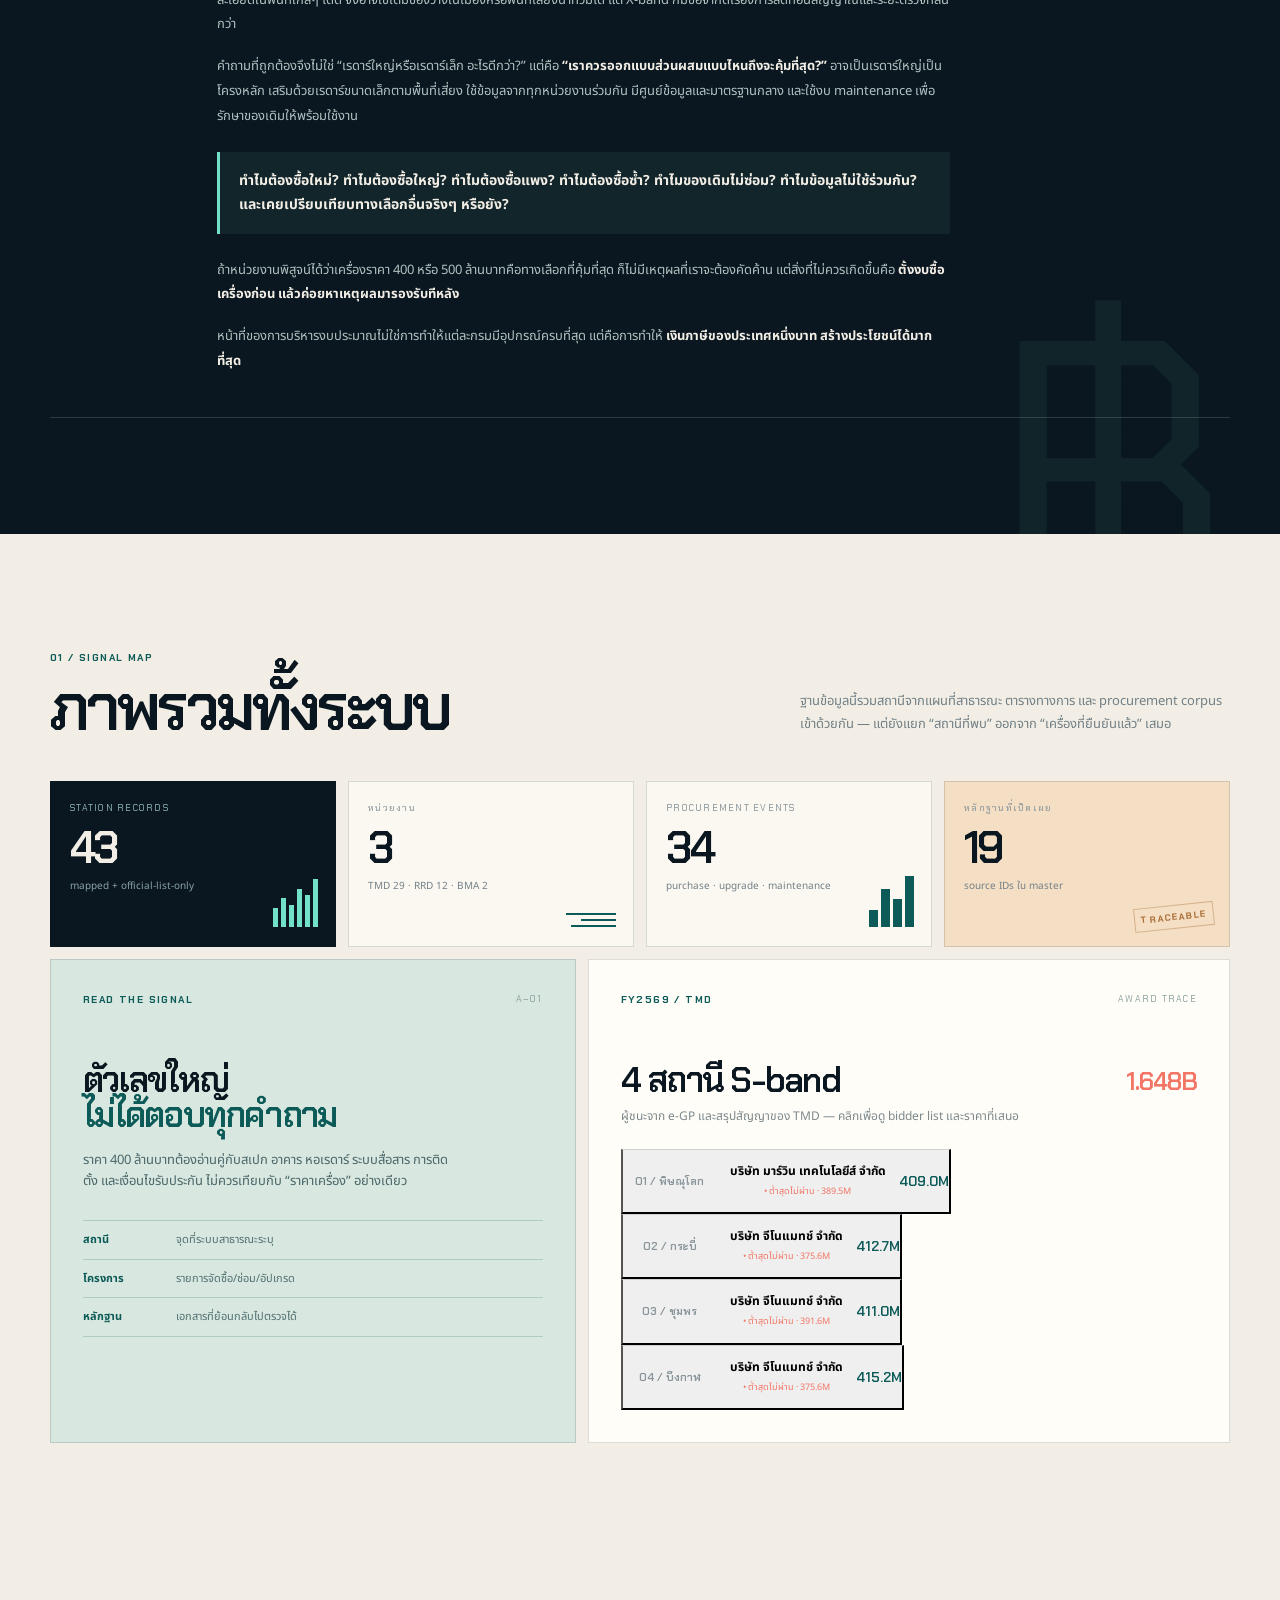
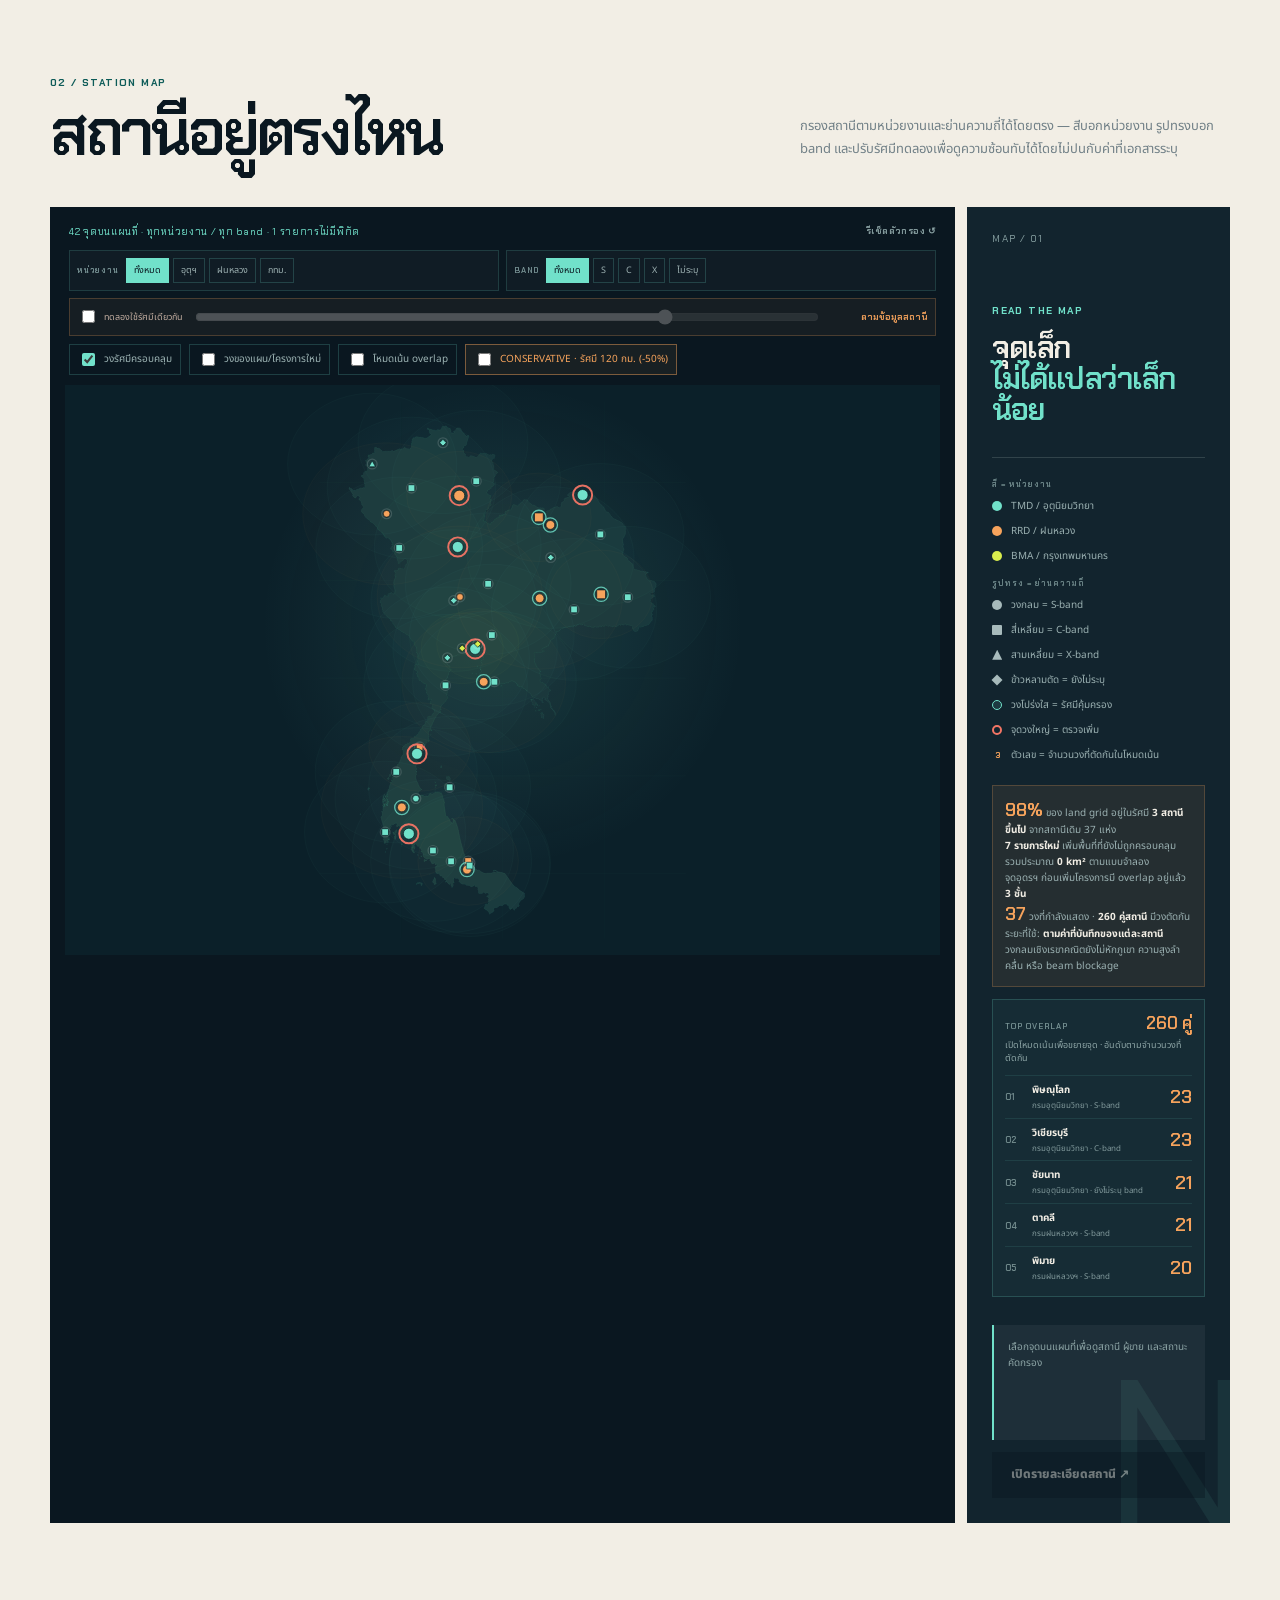
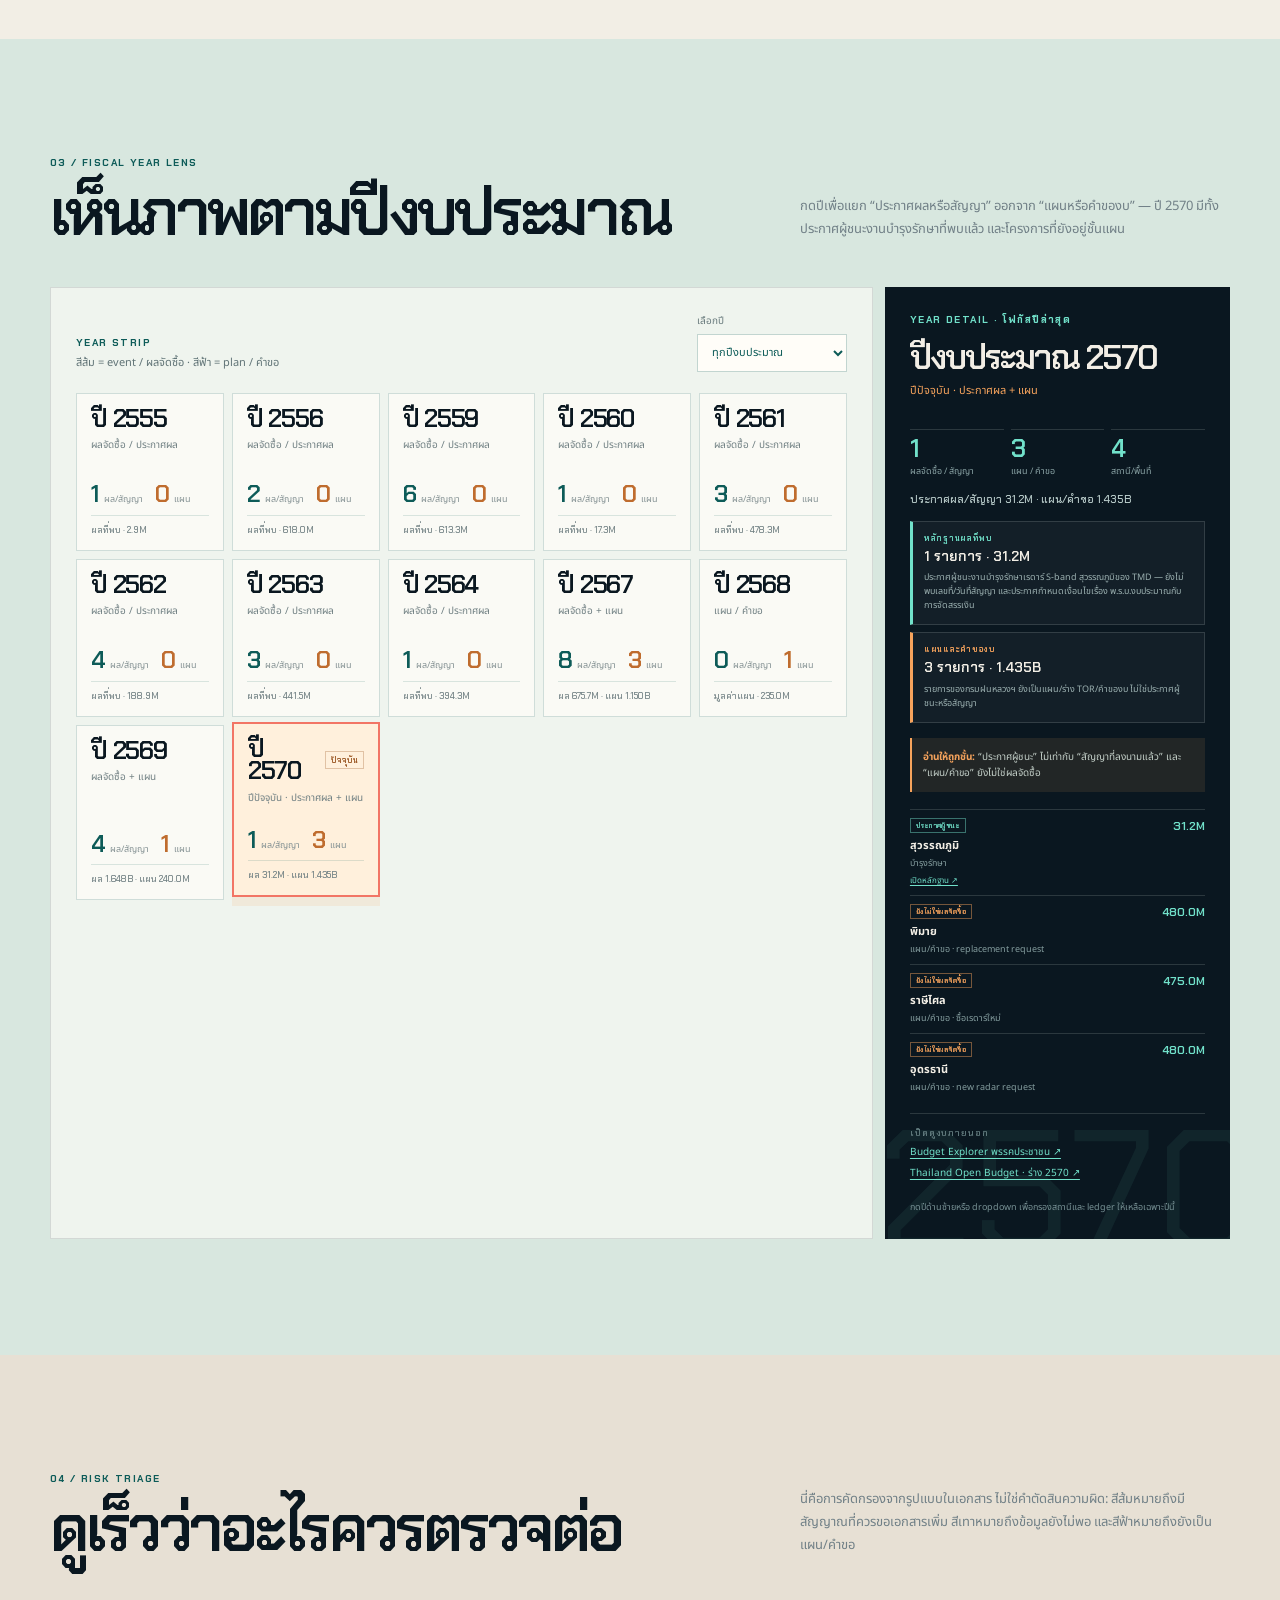
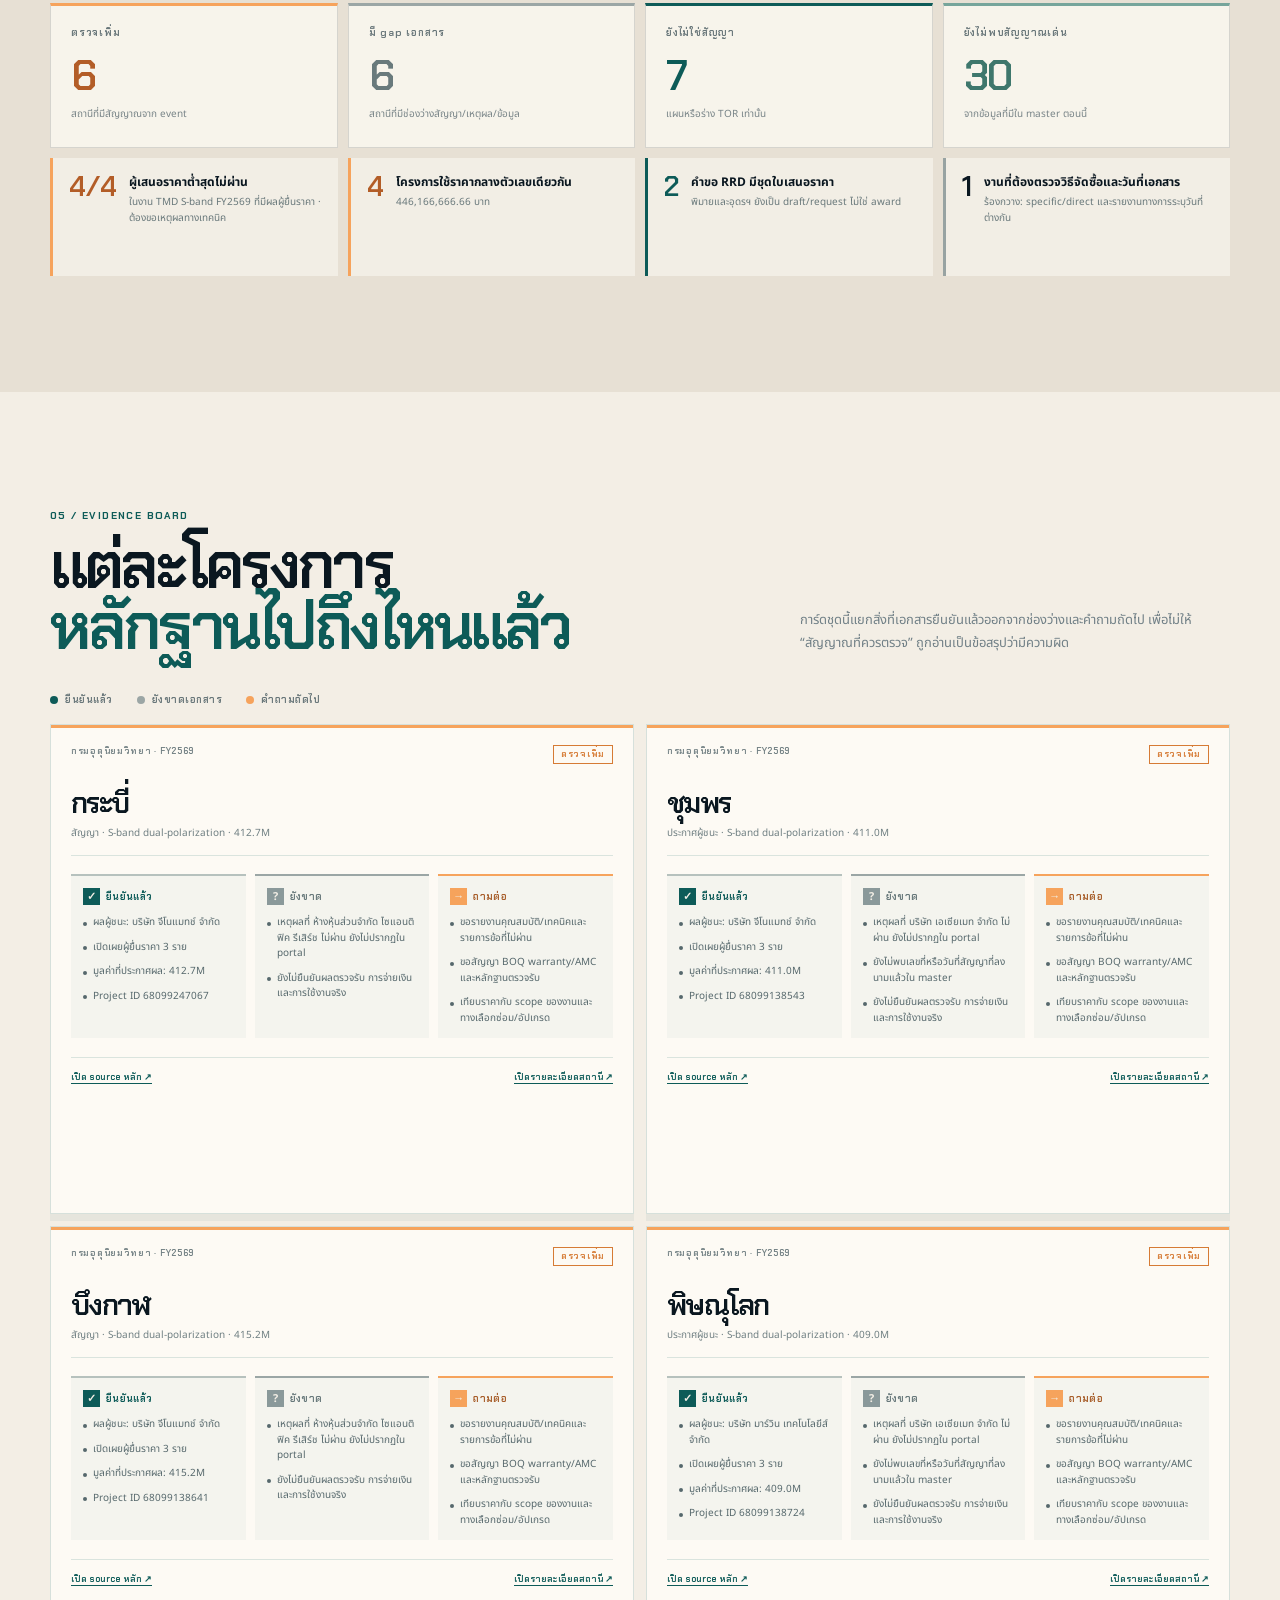
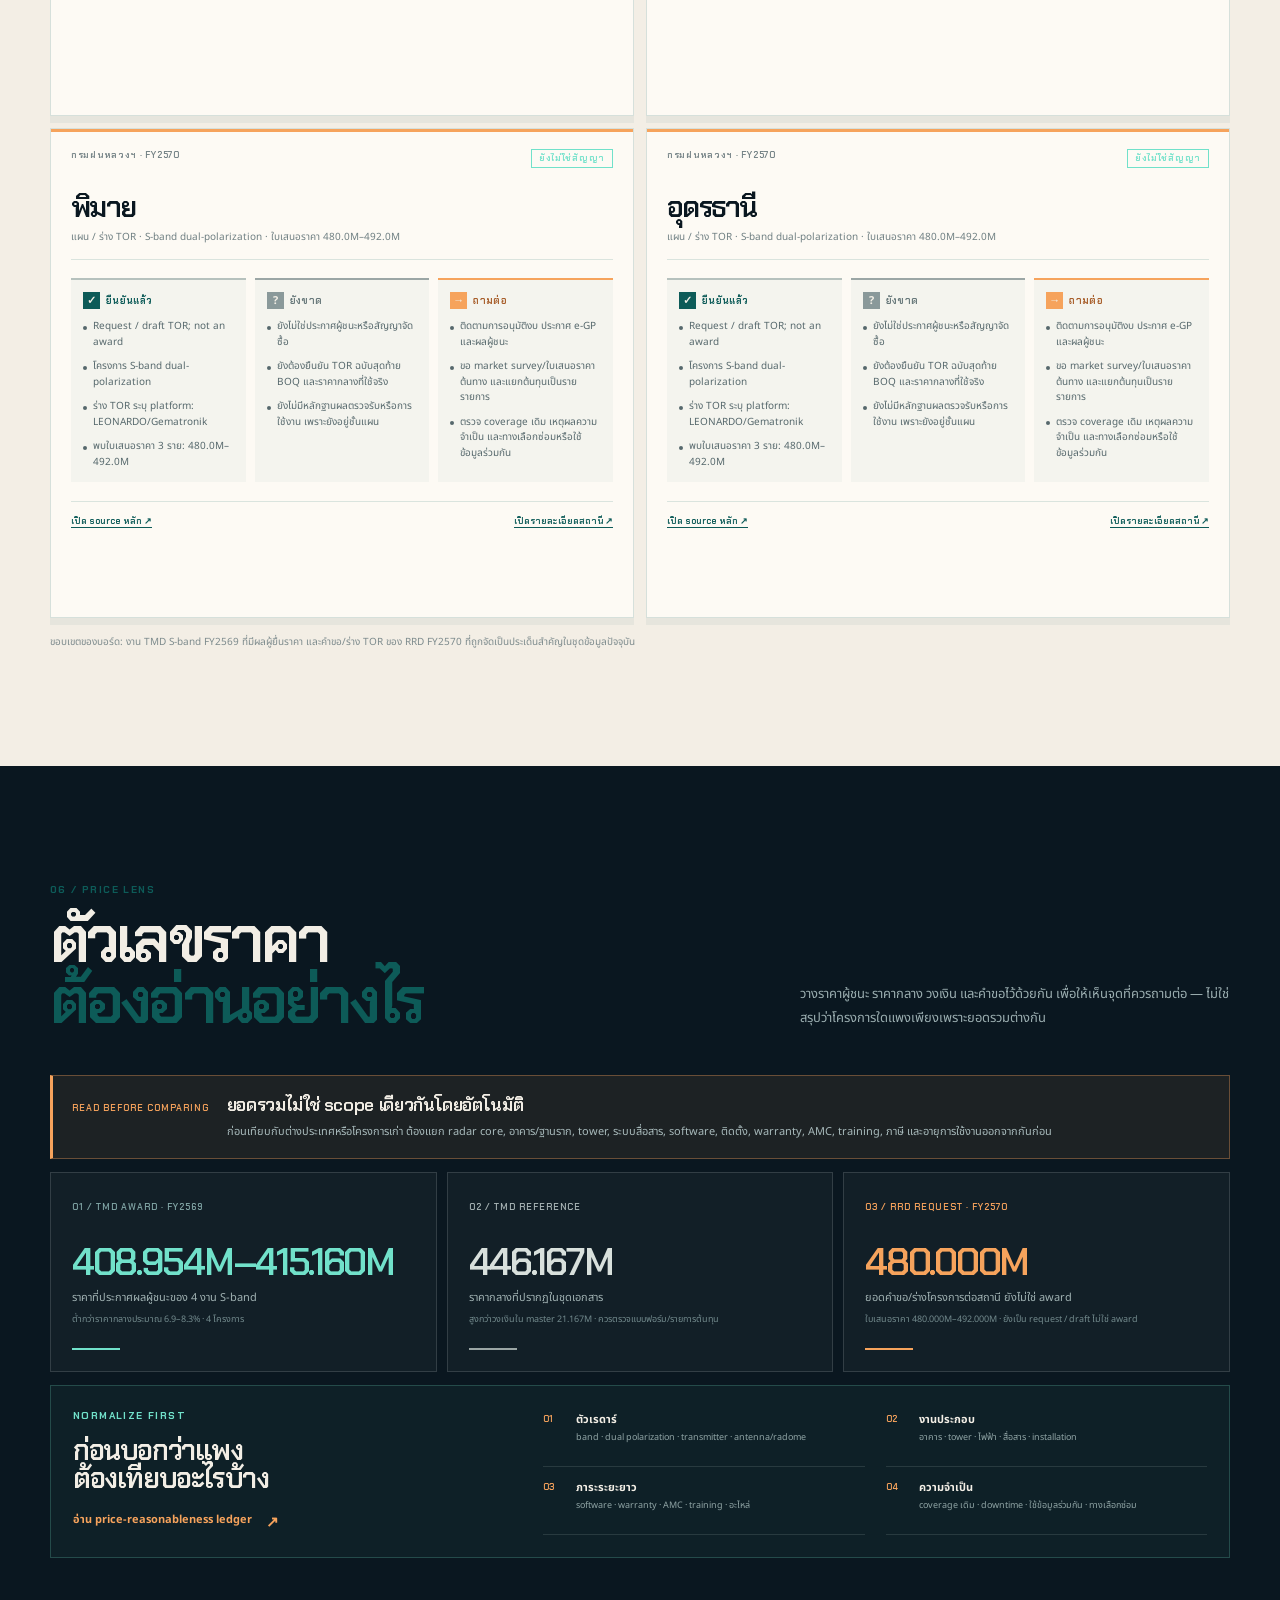
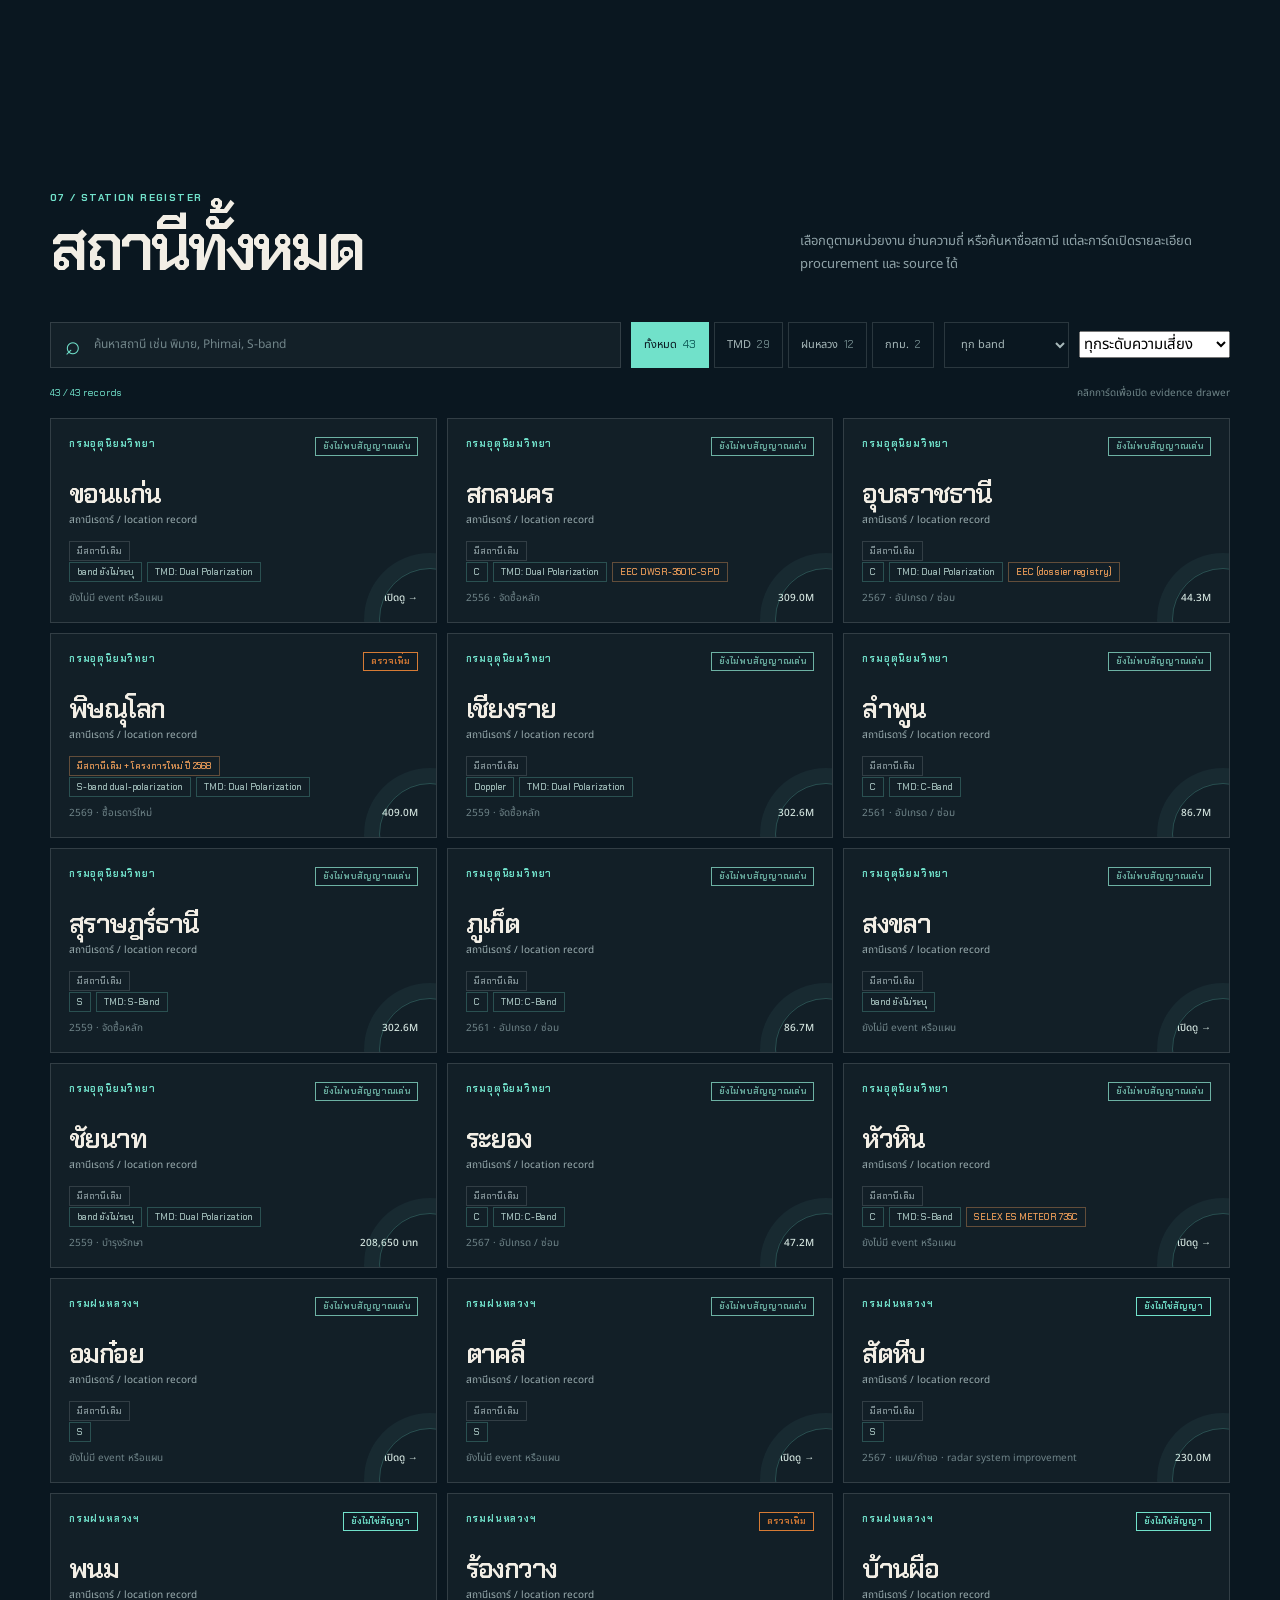
==== commit 6f7eda69: "Add procurement price lens" ====
--- a/index.html
+++ b/index.html
@@ -9,7 +9,7 @@
     <link rel="preconnect" href="https://fonts.googleapis.com" />
     <link rel="preconnect" href="https://fonts.gstatic.com" crossorigin />
     <link href="https://fonts.googleapis.com/css2?family=Chakra+Petch:wght@400;500;600;700&family=Noto+Sans+Thai:wght@400;500;600;700;800&display=swap" rel="stylesheet" />
-    <link rel="stylesheet" href="site/style.css?v=evidence-board-20260922-1" />
+    <link rel="stylesheet" href="site/style.css?v=price-lens-20260922-1" />
   </head>
   <body>
     <div class="ambient ambient-one" aria-hidden="true"></div>
@@ -28,6 +28,7 @@
         <a href="#years">ปีงบประมาณ</a>
         <a href="#triage">คัดกรองความเสี่ยง</a>
         <a href="#evidence-board">บอร์ดหลักฐาน</a>
+        <a href="#price-lens">มุมมองราคา</a>
         <a href="#stations">สถานี</a>
         <a href="#procurement">จัดซื้อ</a>
         <a href="#politics">รัฐบาล / พรรค</a>
@@ -351,10 +352,29 @@
         </div>
       </section>
 
+      <section id="price-lens" class="section price-lens-section">
+        <div class="shell">
+          <div class="section-heading reveal">
+            <div><p class="eyebrow">06 / PRICE LENS</p><h2>ตัวเลขราคา<br /><em>ต้องอ่านอย่างไร</em></h2></div>
+            <p class="section-intro">วางราคาผู้ชนะ ราคากลาง วงเงิน และคำขอไว้ด้วยกัน เพื่อให้เห็นจุดที่ควรถามต่อ — ไม่ใช่สรุปว่าโครงการใดแพงเพียงเพราะยอดรวมต่างกัน</p>
+          </div>
+          <div class="price-lens-alert reveal"><span>READ BEFORE COMPARING</span><strong>ยอดรวมไม่ใช่ scope เดียวกันโดยอัตโนมัติ</strong><p>ก่อนเทียบกับต่างประเทศหรือโครงการเก่า ต้องแยก radar core, อาคาร/ฐานราก, tower, ระบบสื่อสาร, software, ติดตั้ง, warranty, AMC, training, ภาษี และอายุการใช้งานออกจากกันก่อน</p></div>
+          <div id="price-lens-grid" class="price-lens-grid reveal">
+            <article class="price-lens-card price-lens-award"><span class="price-lens-kicker">01 / TMD AWARD · FY2569</span><strong id="price-tmd-award-range">—</strong><p>ราคาที่ประกาศผลผู้ชนะของ 4 งาน S-band</p><small id="price-tmd-award-note">กำลังคำนวณจาก master…</small></article>
+            <article class="price-lens-card price-lens-reference"><span class="price-lens-kicker">02 / TMD REFERENCE</span><strong id="price-tmd-reference">—</strong><p>ราคากลางที่ปรากฏในชุดเอกสาร</p><small id="price-tmd-reference-note">กำลังคำนวณจาก master…</small></article>
+            <article class="price-lens-card price-lens-request"><span class="price-lens-kicker">03 / RRD REQUEST · FY2570</span><strong id="price-rrd-request">—</strong><p>ยอดคำขอ/ร่างโครงการต่อสถานี ยังไม่ใช่ award</p><small id="price-rrd-request-note">กำลังคำนวณจาก master…</small></article>
+          </div>
+          <div class="price-normalize-grid reveal">
+            <div><p class="eyebrow">NORMALIZE FIRST</p><h3>ก่อนบอกว่าแพง<br />ต้องเทียบอะไรบ้าง</h3><a class="text-link text-link-dark" href="price_reasonableness_2026-09-17.md">อ่าน price-reasonableness ledger <span>↗</span></a></div>
+            <ol><li><b>ตัวเรดาร์</b><span>band · dual polarization · transmitter · antenna/radome</span></li><li><b>งานประกอบ</b><span>อาคาร · tower · ไฟฟ้า · สื่อสาร · installation</span></li><li><b>ภาระระยะยาว</b><span>software · warranty · AMC · training · อะไหล่</span></li><li><b>ความจำเป็น</b><span>coverage เดิม · downtime · ใช้ข้อมูลร่วมกัน · ทางเลือกซ่อม</span></li></ol>
+          </div>
+        </div>
+      </section>
+
       <section id="stations" class="section section-dark">
         <div class="shell">
           <div class="section-heading reveal">
-            <div><p class="eyebrow">06 / STATION REGISTER</p><h2>สถานีทั้งหมด</h2></div>
+            <div><p class="eyebrow">07 / STATION REGISTER</p><h2>สถานีทั้งหมด</h2></div>
             <p class="section-intro">เลือกดูตามหน่วยงาน ย่านความถี่ หรือค้นหาชื่อสถานี แต่ละการ์ดเปิดรายละเอียด procurement และ source ได้</p>
           </div>
           <div class="station-toolbar reveal">
@@ -387,7 +407,7 @@
 
       <section id="procurement" class="section shell">
         <div class="section-heading reveal">
-          <div><p class="eyebrow">07 / PROCUREMENT LEDGER</p><h2>ใครขาย ใครชนะ ใครเสนอราคา</h2></div>
+          <div><p class="eyebrow">08 / PROCUREMENT LEDGER</p><h2>ใครขาย ใครชนะ ใครเสนอราคา</h2></div>
           <p class="section-intro">อ่าน event แบบแยกชั้น: seller/winner คือผู้ได้รับเลือก, bidders คือรายชื่อผู้ยื่นราคาที่เอกสารเปิดเผย, ส่วนเลขสัญญาที่ไม่พบจะไม่ถูกเติมขึ้นเอง</p>
         </div>
         <div class="procurement-layout">
@@ -413,7 +433,7 @@
       <section id="politics" class="section political-section">
         <div class="shell">
           <div class="section-heading reveal">
-            <div><p class="eyebrow">07 / POLITICAL CONTEXT</p><h2>โครงการนี้เกิดในช่วงรัฐบาลไหน</h2></div>
+            <div><p class="eyebrow">09 / POLITICAL CONTEXT</p><h2>โครงการนี้เกิดในช่วงรัฐบาลไหน</h2></div>
             <p class="section-intro">ผูกปีสัญญา/ปีงบประมาณกับรัฐบาล พรรคแกนนำ และรัฐมนตรีของหน่วยงาน เพื่ออ่านบริบทเวลาให้ครบ — ไม่ใช่การกล่าวหาว่าผู้ดำรงตำแหน่งมีส่วนในสัญญา</p>
           </div>
           <div id="government-timeline" class="government-timeline"><div class="loading-line"></div></div>
@@ -423,7 +443,7 @@
 
       <section id="method" class="section section-paper">
         <div class="shell method-grid">
-          <div class="method-copy reveal"><p class="eyebrow">08 / HOW TO READ</p><h2>หลักฐานมีชั้นของมัน</h2><p>เว็บไซต์นี้ไม่ได้รวมทุกอย่างเป็น “ข้อเท็จจริงระดับเดียวกัน” แต่ติดตาม provenance ในทุก field เพื่อให้แยกสิ่งที่ประกาศทางการ สิ่งที่มาจาก dossier และสิ่งที่ยังไม่พบเอกสารได้</p><a class="button button-dark" href="README.md">อ่านวิธีทำงานของชุดข้อมูล <span>↗</span></a></div>
+          <div class="method-copy reveal"><p class="eyebrow">10 / HOW TO READ</p><h2>หลักฐานมีชั้นของมัน</h2><p>เว็บไซต์นี้ไม่ได้รวมทุกอย่างเป็น “ข้อเท็จจริงระดับเดียวกัน” แต่ติดตาม provenance ในทุก field เพื่อให้แยกสิ่งที่ประกาศทางการ สิ่งที่มาจาก dossier และสิ่งที่ยังไม่พบเอกสารได้</p><a class="button button-dark" href="README.md">อ่านวิธีทำงานของชุดข้อมูล <span>↗</span></a></div>
           <div class="method-stack reveal">
             <div class="method-step"><span>01</span><div><b>Verified</b><p>เอกสาร/portal ของหน่วยงานรองรับโดยตรง</p></div><i>●</i></div>
             <div class="method-step"><span>02</span><div><b>Reported</b><p>รายงานหรือ dossier ระบุไว้ แต่ยังต้องหา as-built</p></div><i>◐</i></div>
@@ -433,7 +453,7 @@
       </section>
 
       <section id="sources" class="section shell sources-section">
-        <div class="section-heading reveal"><div><p class="eyebrow">09 / SOURCE ROOM</p><h2>ประตูไปยังหลักฐาน</h2></div><p class="section-intro">ไฟล์ต้นทางทั้งหมดอยู่ใน repository เดียวกัน พร้อมลิงก์ไปยัง portal ที่ใช้ตรวจสอบ</p></div>
+        <div class="section-heading reveal"><div><p class="eyebrow">11 / SOURCE ROOM</p><h2>ประตูไปยังหลักฐาน</h2></div><p class="section-intro">ไฟล์ต้นทางทั้งหมดอยู่ใน repository เดียวกัน พร้อมลิงก์ไปยัง portal ที่ใช้ตรวจสอบ</p></div>
         <div class="source-grid reveal">
           <a class="source-card" href="station_master.md"><span class="source-number">01</span><div><b>Station master</b><p>ตารางสถานี 43 records พร้อม band, OEM, status และ event</p></div><span class="source-arrow">↗</span></a>
           <a class="source-card" href="data/radar_station_master.json"><span class="source-number">02</span><div><b>Machine-readable JSON</b><p>field-level provenance และ contract/bidder ledger</p></div><span class="source-arrow">↗</span></a>
@@ -455,6 +475,6 @@
       <div id="dialog-content"></div>
     </dialog>
 
-    <script src="site/app.js?v=evidence-board-20260922-1" type="module"></script>
+    <script src="site/app.js?v=price-lens-20260922-1" type="module"></script>
   </body>
 </html>
--- a/site/style.css
+++ b/site/style.css
@@ -198,6 +198,32 @@
 .risk-panel-head { display: flex; align-items: center; justify-content: space-between; gap: 12px; }.risk-panel-head > span:first-child { color: #779294; font: 9px var(--display); letter-spacing: .1em; text-transform: uppercase; }
 .risk-panel ul { display: grid; gap: 7px; margin: 0; padding: 0; list-style: none; }.risk-panel li { display: grid; gap: 2px; padding-top: 7px; border-top: 1px solid var(--dark-line); }.risk-panel li b { color: var(--paper); font-size: 11px; }.risk-panel li span { color: #90a5a5; font-size: 10px; line-height: 1.45; }.risk-panel > p { margin: 0; color: #90a5a5; font-size: 10px; }.risk-panel > small { color: #8ca2a3; font-size: 10px; line-height: 1.5; }.risk-panel.risk-review { border-color: rgba(246,163,92,.4); }.risk-panel.risk-gap { border-color: rgba(154,173,175,.35); }.risk-panel.risk-planned { border-color: rgba(113,225,202,.3); }
 .political-section .risk-chip { margin-left: 6px; }
+
+/* Price lens */
+.price-lens-section { color: var(--paper); background: var(--ink); }
+.price-lens-section .section-heading h2 { color: var(--paper); }
+.price-lens-section .section-intro { color: #9aadaf; }
+.price-lens-alert { display: grid; grid-template-columns: auto 1fr; gap: 8px 18px; align-items: baseline; margin-bottom: 13px; padding: 17px 19px; border: 1px solid rgba(246,163,92,.35); border-left: 3px solid var(--orange); background: rgba(246,163,92,.08); }
+.price-lens-alert span { color: var(--orange); font: 600 9px var(--display); letter-spacing: .11em; }
+.price-lens-alert strong { color: var(--paper); font: 600 18px var(--display); letter-spacing: -.02em; }
+.price-lens-alert p { grid-column: 2; margin: -2px 0 0; color: #a8babb; font-size: 11px; line-height: 1.65; }
+.price-lens-grid { display: grid; grid-template-columns: repeat(3, 1fr); gap: 10px; }
+.price-lens-card { min-height: 188px; padding: 21px; border: 1px solid rgba(224,241,235,.15); background: rgba(255,255,255,.035); }
+.price-lens-card::after { content: ""; display: block; width: 48px; margin-top: 21px; border-bottom: 2px solid var(--teal); }
+.price-lens-card.price-lens-reference::after { border-color: #9ba6a5; }.price-lens-card.price-lens-request::after { border-color: var(--orange); }
+.price-lens-kicker { color: #7fa3a3; font: 600 9px var(--display); letter-spacing: .11em; }
+.price-lens-reference .price-lens-kicker { color: #a6b2b3; }.price-lens-request .price-lens-kicker { color: var(--orange); }
+.price-lens-card strong { display: block; margin-top: 27px; color: var(--teal); font: 600 clamp(1.9rem, 3vw, 2.8rem)/.9 var(--display); letter-spacing: -.06em; white-space: nowrap; }
+.price-lens-reference strong { color: #d8e0dc; }.price-lens-request strong { color: var(--orange); }
+.price-lens-card p { margin: 9px 0 0; color: #a0b2b2; font-size: 11px; }
+.price-lens-card small { display: block; margin-top: 7px; color: #738b8d; font-size: 9px; line-height: 1.5; }
+.price-normalize-grid { display: grid; grid-template-columns: .8fr 1.2fr; gap: 28px; margin-top: 13px; padding: 22px; border: 1px solid rgba(113,225,202,.22); background: rgba(113,225,202,.045); }
+.price-normalize-grid .eyebrow { color: var(--teal); }.price-normalize-grid h3 { margin: 8px 0 0; color: var(--paper); font: 600 28px/1 var(--display); letter-spacing: -.05em; }
+.text-link-dark { color: var(--orange); }.text-link-dark:hover { color: var(--teal); }
+.price-normalize-grid ol { display: grid; grid-template-columns: repeat(2, 1fr); gap: 9px 21px; margin: 0; padding: 0; list-style: none; counter-reset: normalize; }
+.price-normalize-grid li { counter-increment: normalize; position: relative; padding: 3px 0 3px 33px; border-bottom: 1px solid rgba(224,241,235,.12); }
+.price-normalize-grid li::before { content: "0" counter(normalize); position: absolute; top: 5px; left: 0; color: var(--orange); font: 600 9px var(--display); }
+.price-normalize-grid li b { display: block; color: var(--paper); font-size: 11px; }.price-normalize-grid li span { display: block; margin-top: 3px; color: #90a5a5; font-size: 9px; line-height: 1.5; }
 
 /* Evidence board */
 .evidence-board-section { background: #f3eee5; }
@@ -233,6 +259,9 @@
 
 @media (max-width: 900px) {
   .risk-summary-grid, .risk-signals { grid-template-columns: repeat(2, 1fr); }
+  .price-lens-grid { grid-template-columns: 1fr 1fr; }
+  .price-lens-card:last-child { grid-column: 1 / -1; }
+  .price-normalize-grid { grid-template-columns: 1fr; gap: 20px; }
   .evidence-board-grid { grid-template-columns: 1fr; }
   .station-toolbar { flex-wrap: wrap; }
   .station-toolbar .search-box { flex-basis: 100%; }
@@ -242,6 +271,10 @@
   .risk-summary-grid, .risk-signals { grid-template-columns: 1fr 1fr; }
   .risk-summary-card { min-height: 128px; padding: 14px; }.risk-summary-card strong { font-size: 34px; }
   #risk-filter { grid-column: 1 / -1; width: 100%; }
+  .price-lens-alert { display: block; }.price-lens-alert strong { display: block; margin-top: 7px; }.price-lens-alert p { margin-top: 8px; }
+  .price-lens-grid { grid-template-columns: 1fr; }.price-lens-card:last-child { grid-column: auto; }
+  .price-lens-card { min-height: 160px; }.price-lens-card strong { margin-top: 20px; font-size: 2.35rem; }
+  .price-normalize-grid { padding: 17px; }.price-normalize-grid ol { grid-template-columns: 1fr; }
   .evidence-card { min-height: 0; padding: 16px; }
   .evidence-card-top { display: block; }
   .evidence-card-top .risk-chip { margin-top: 9px; }
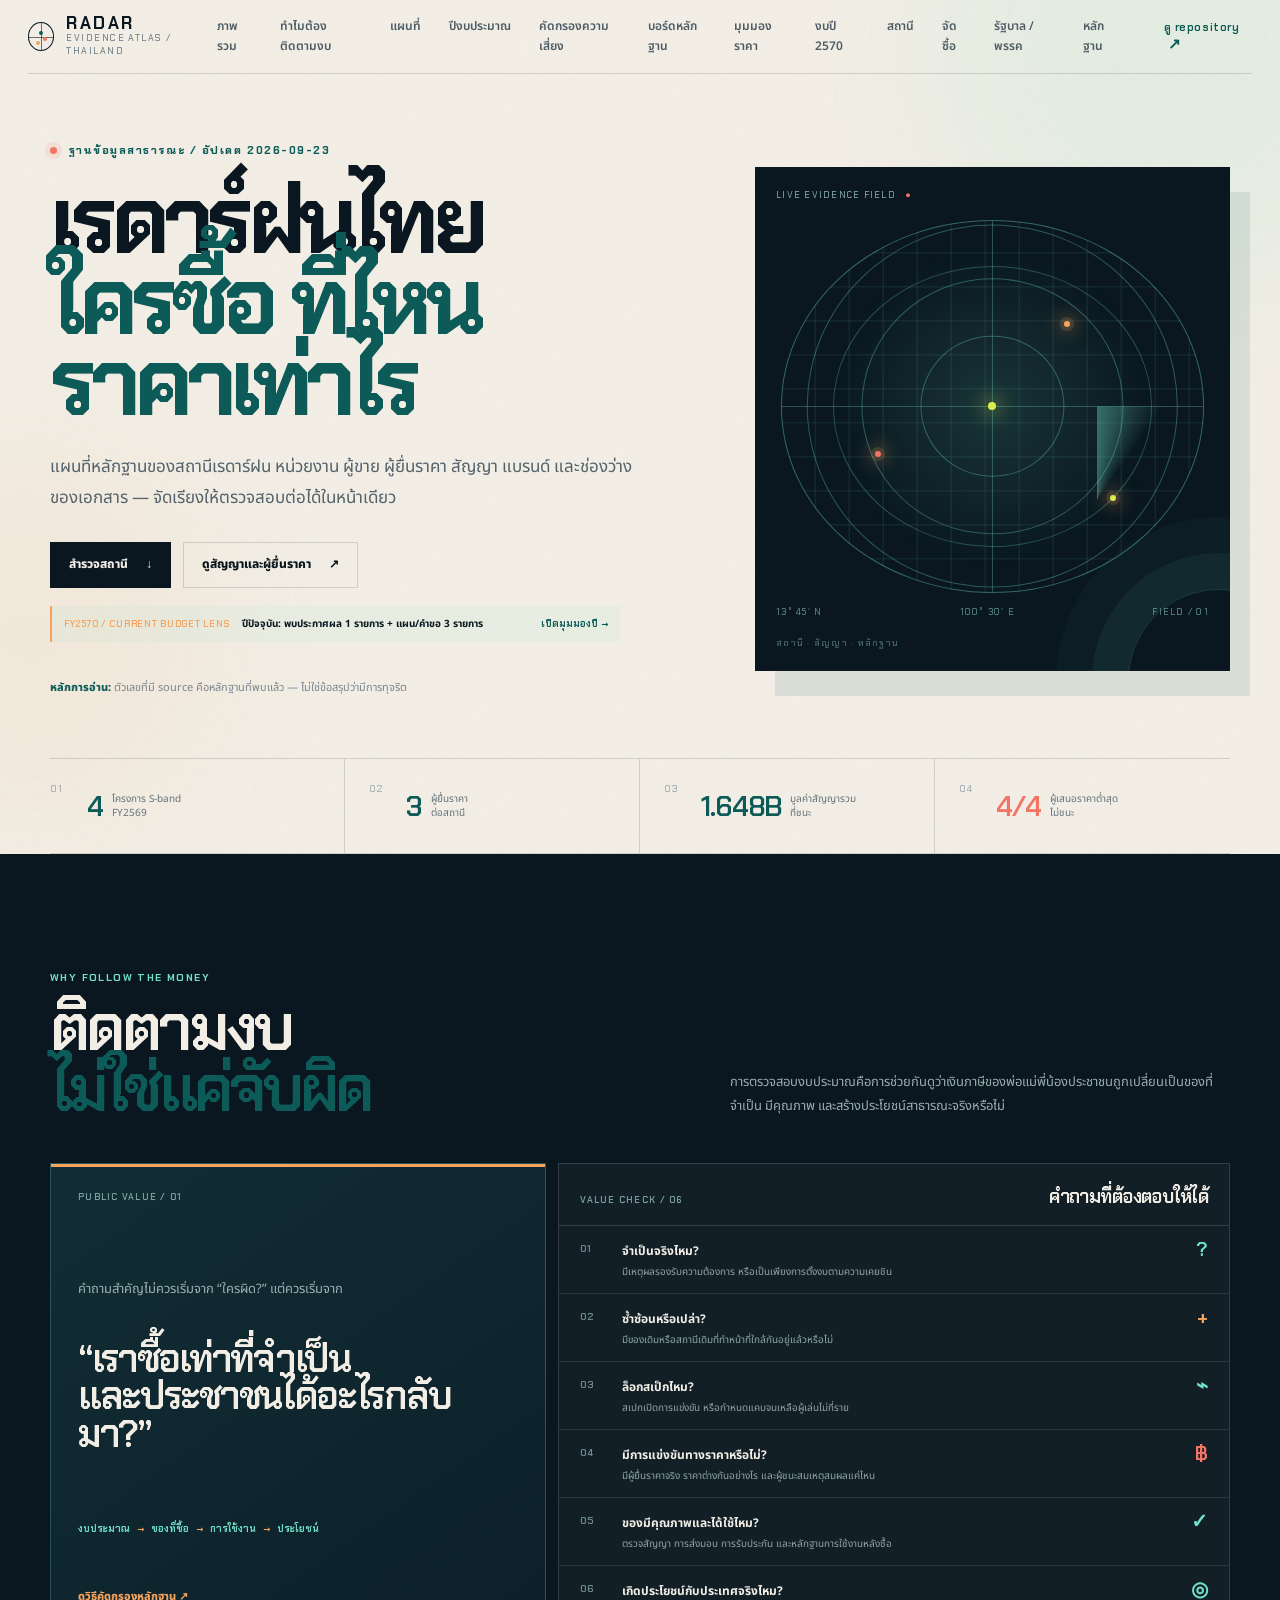
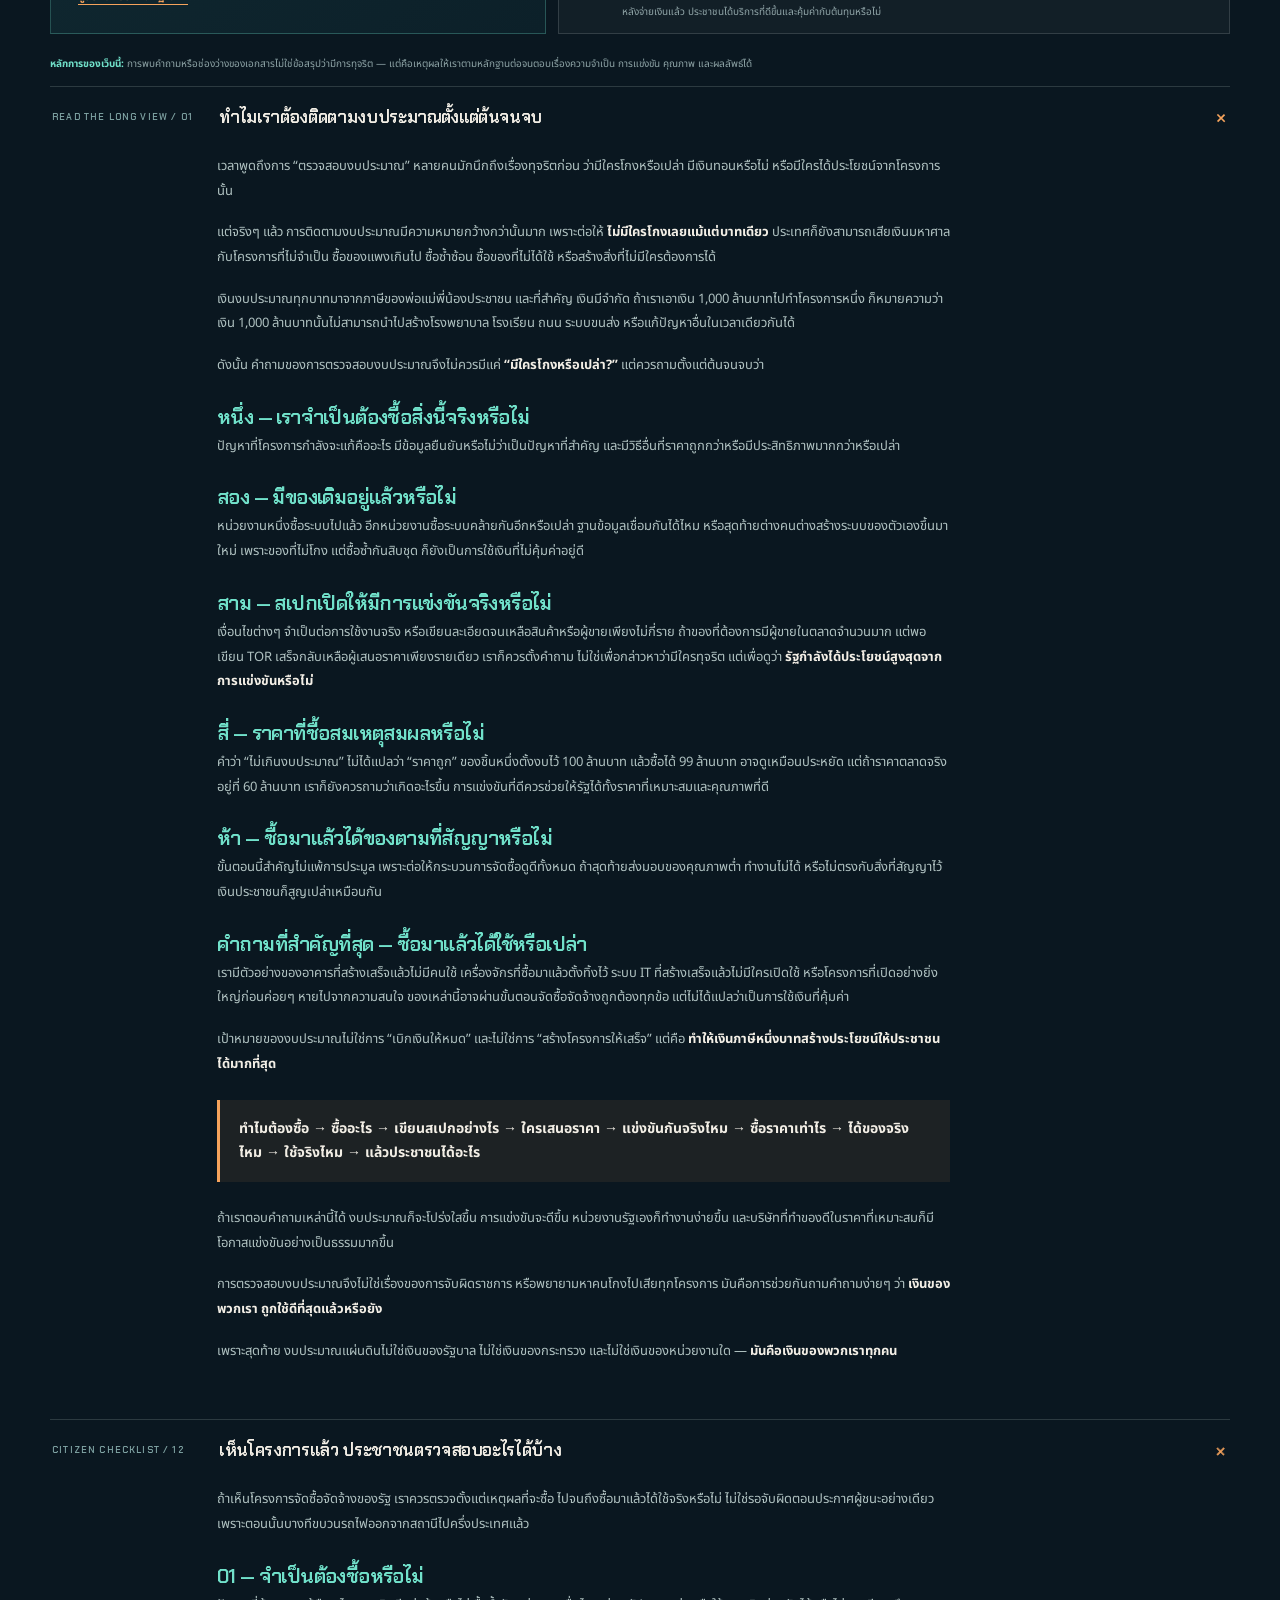
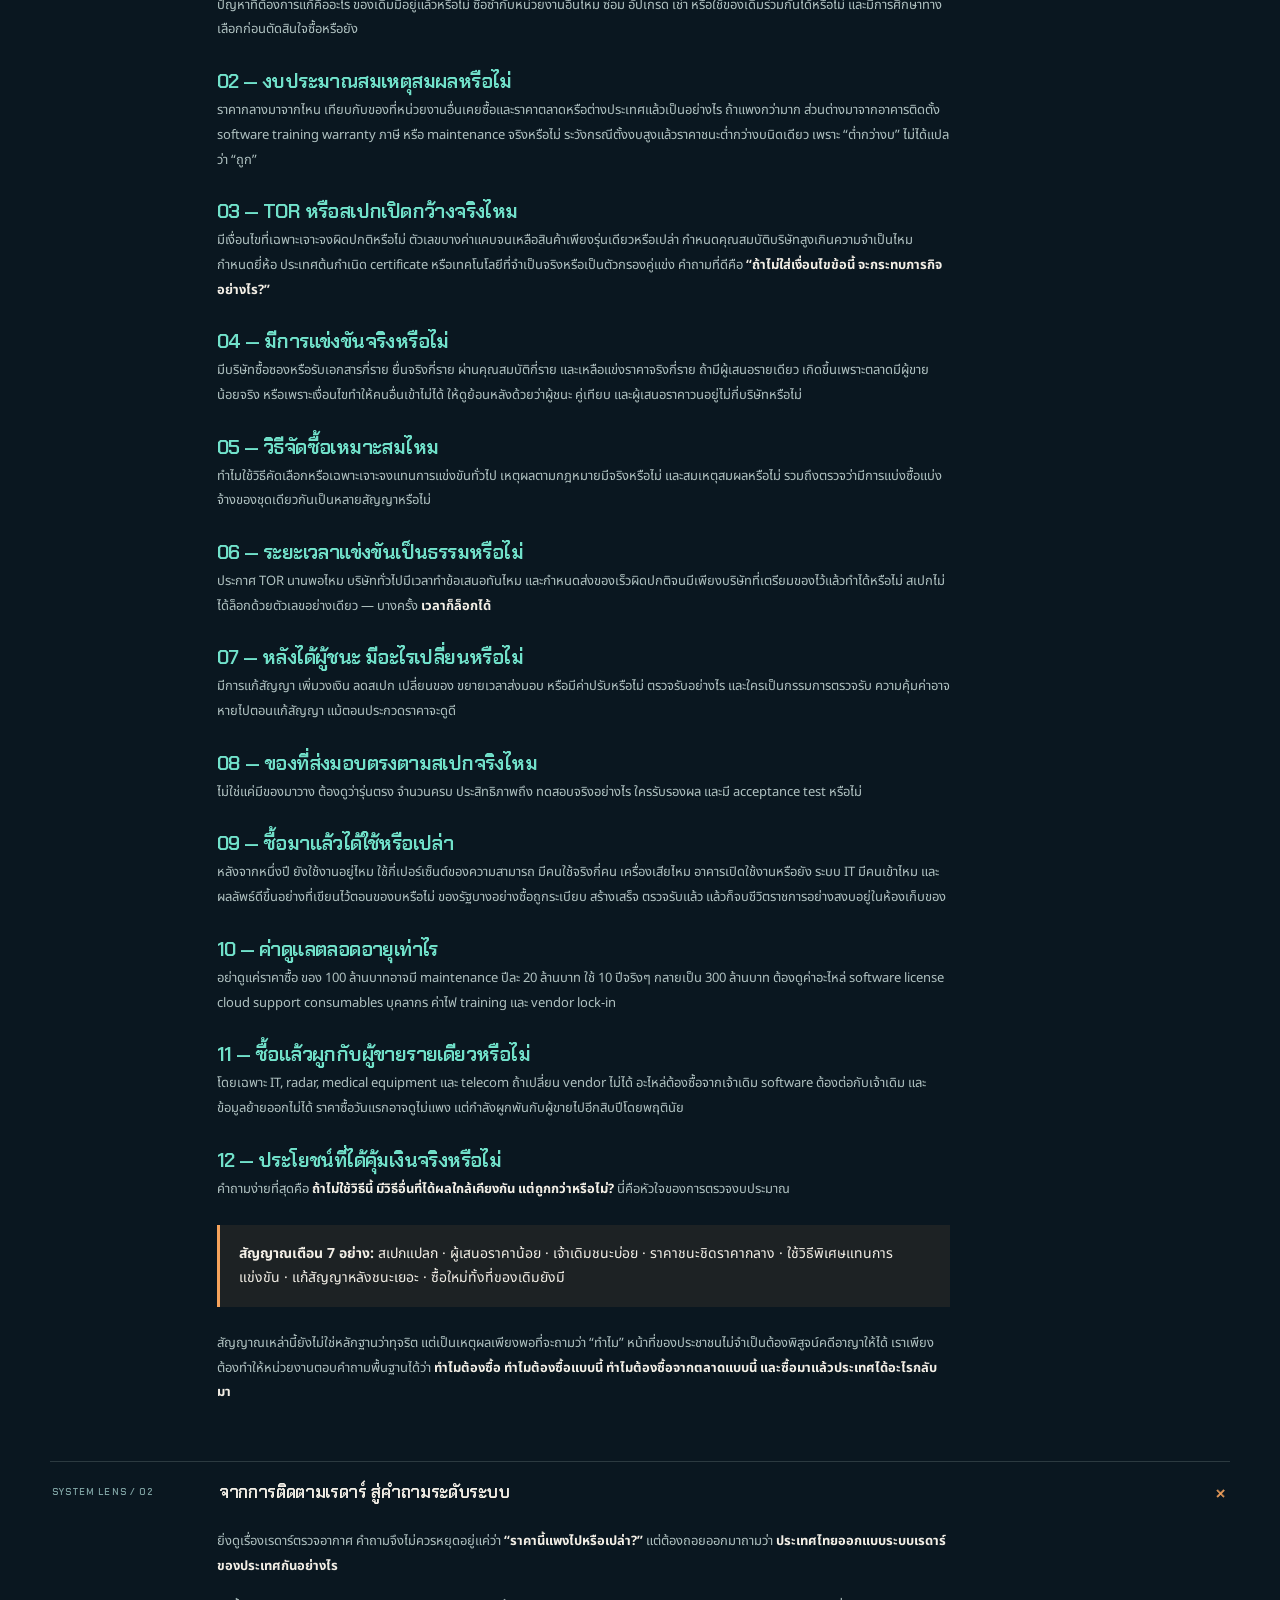
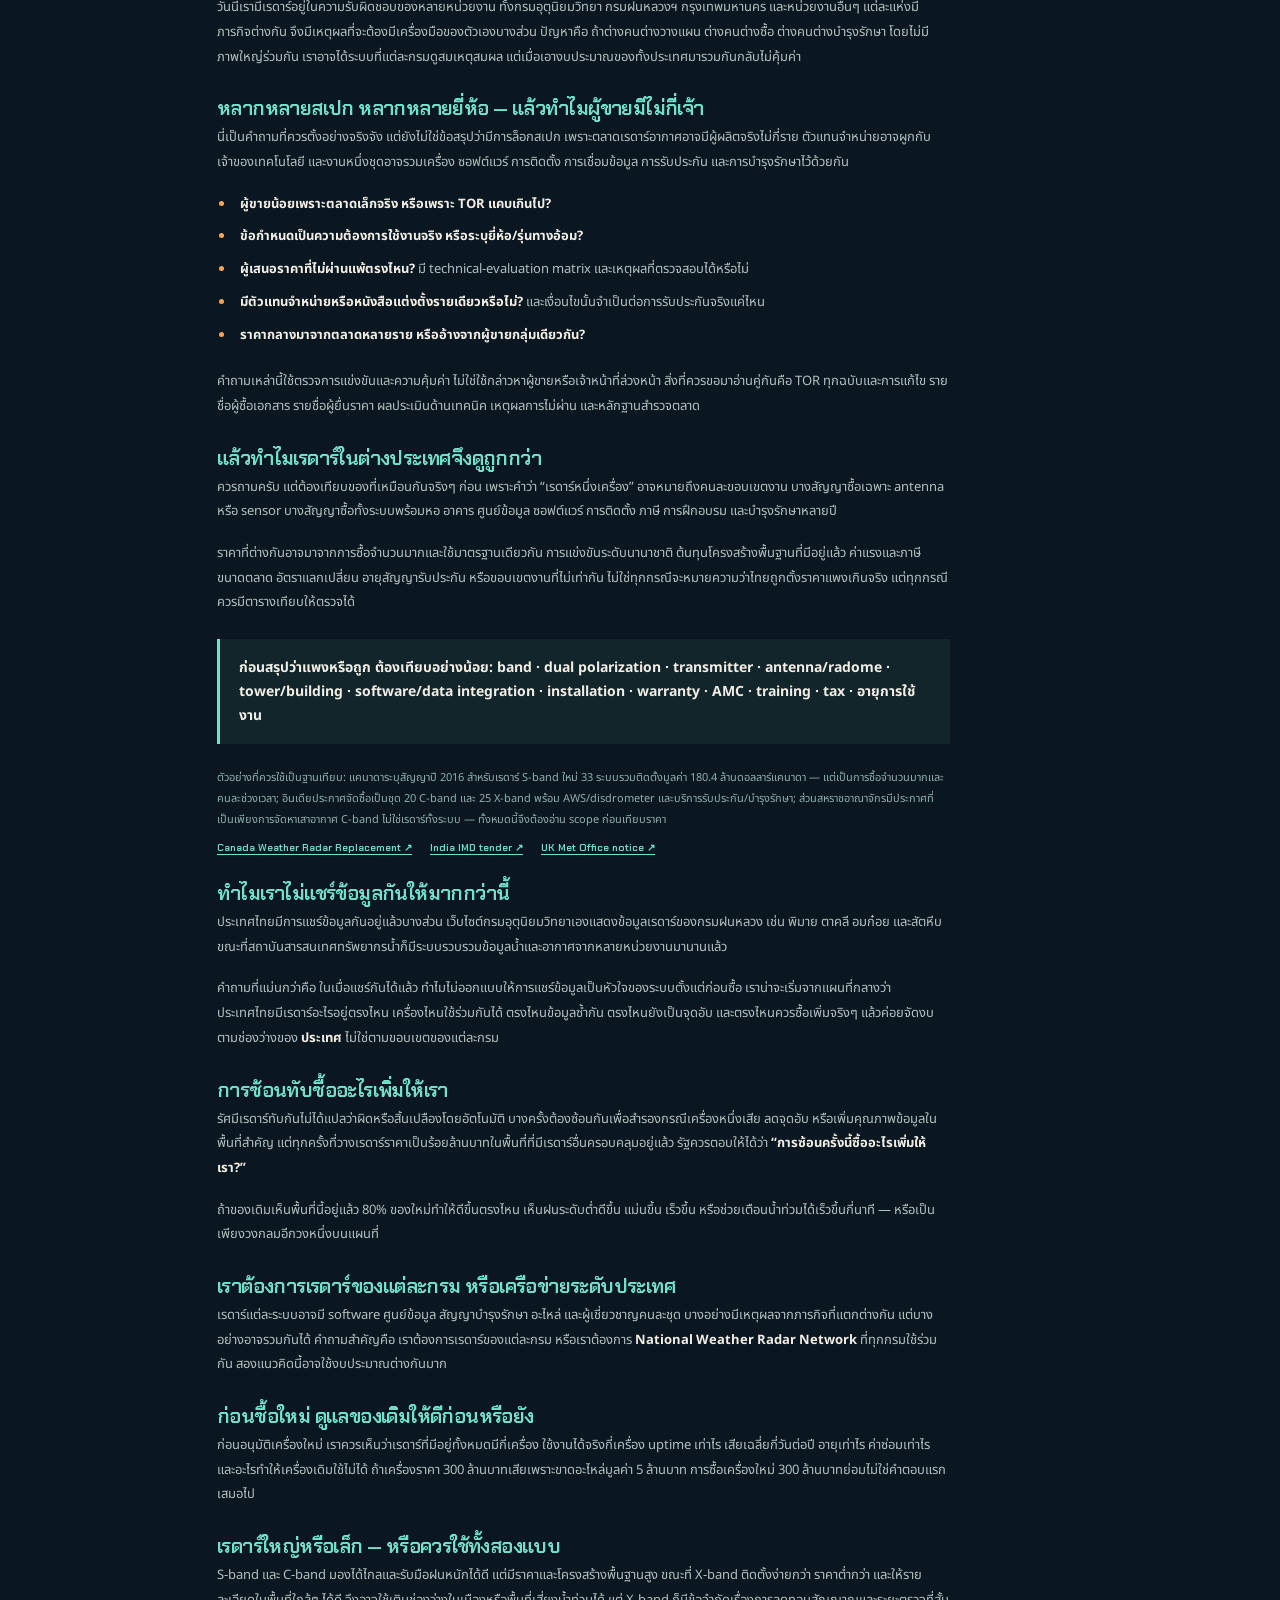
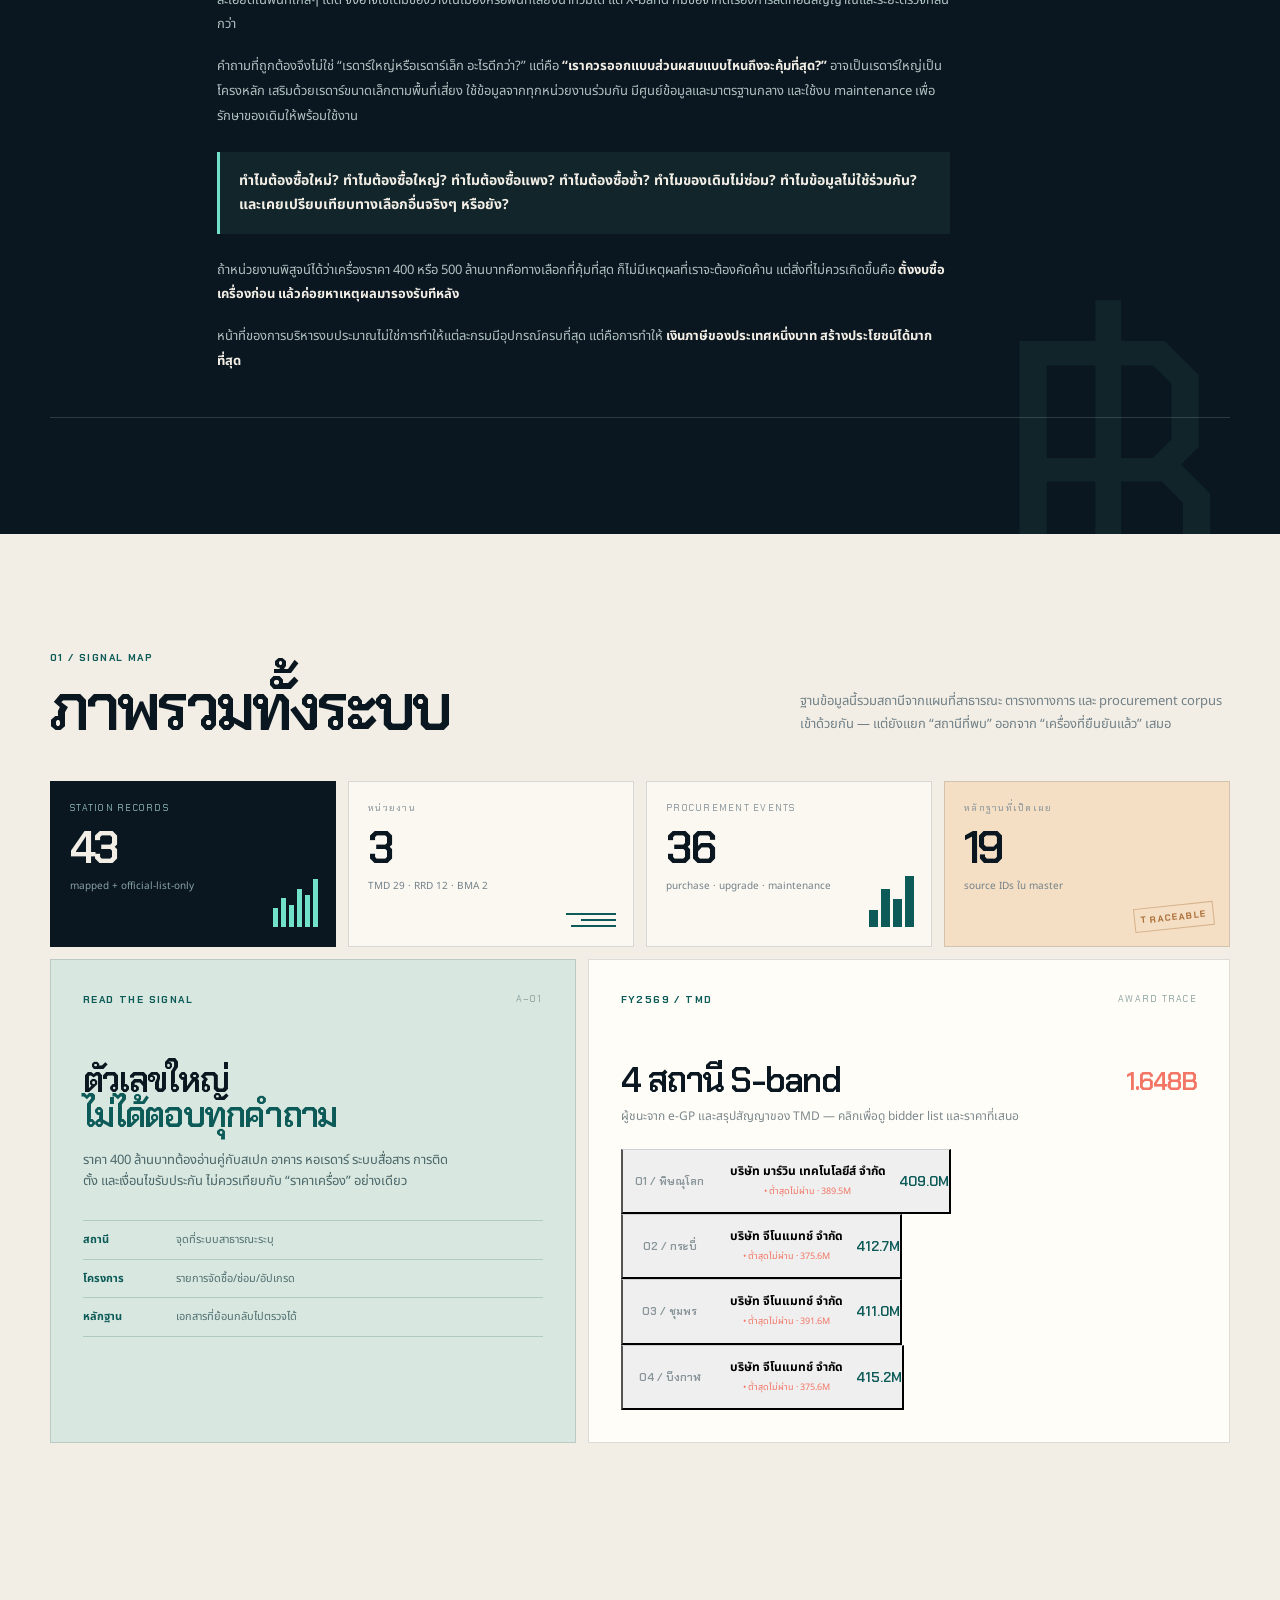
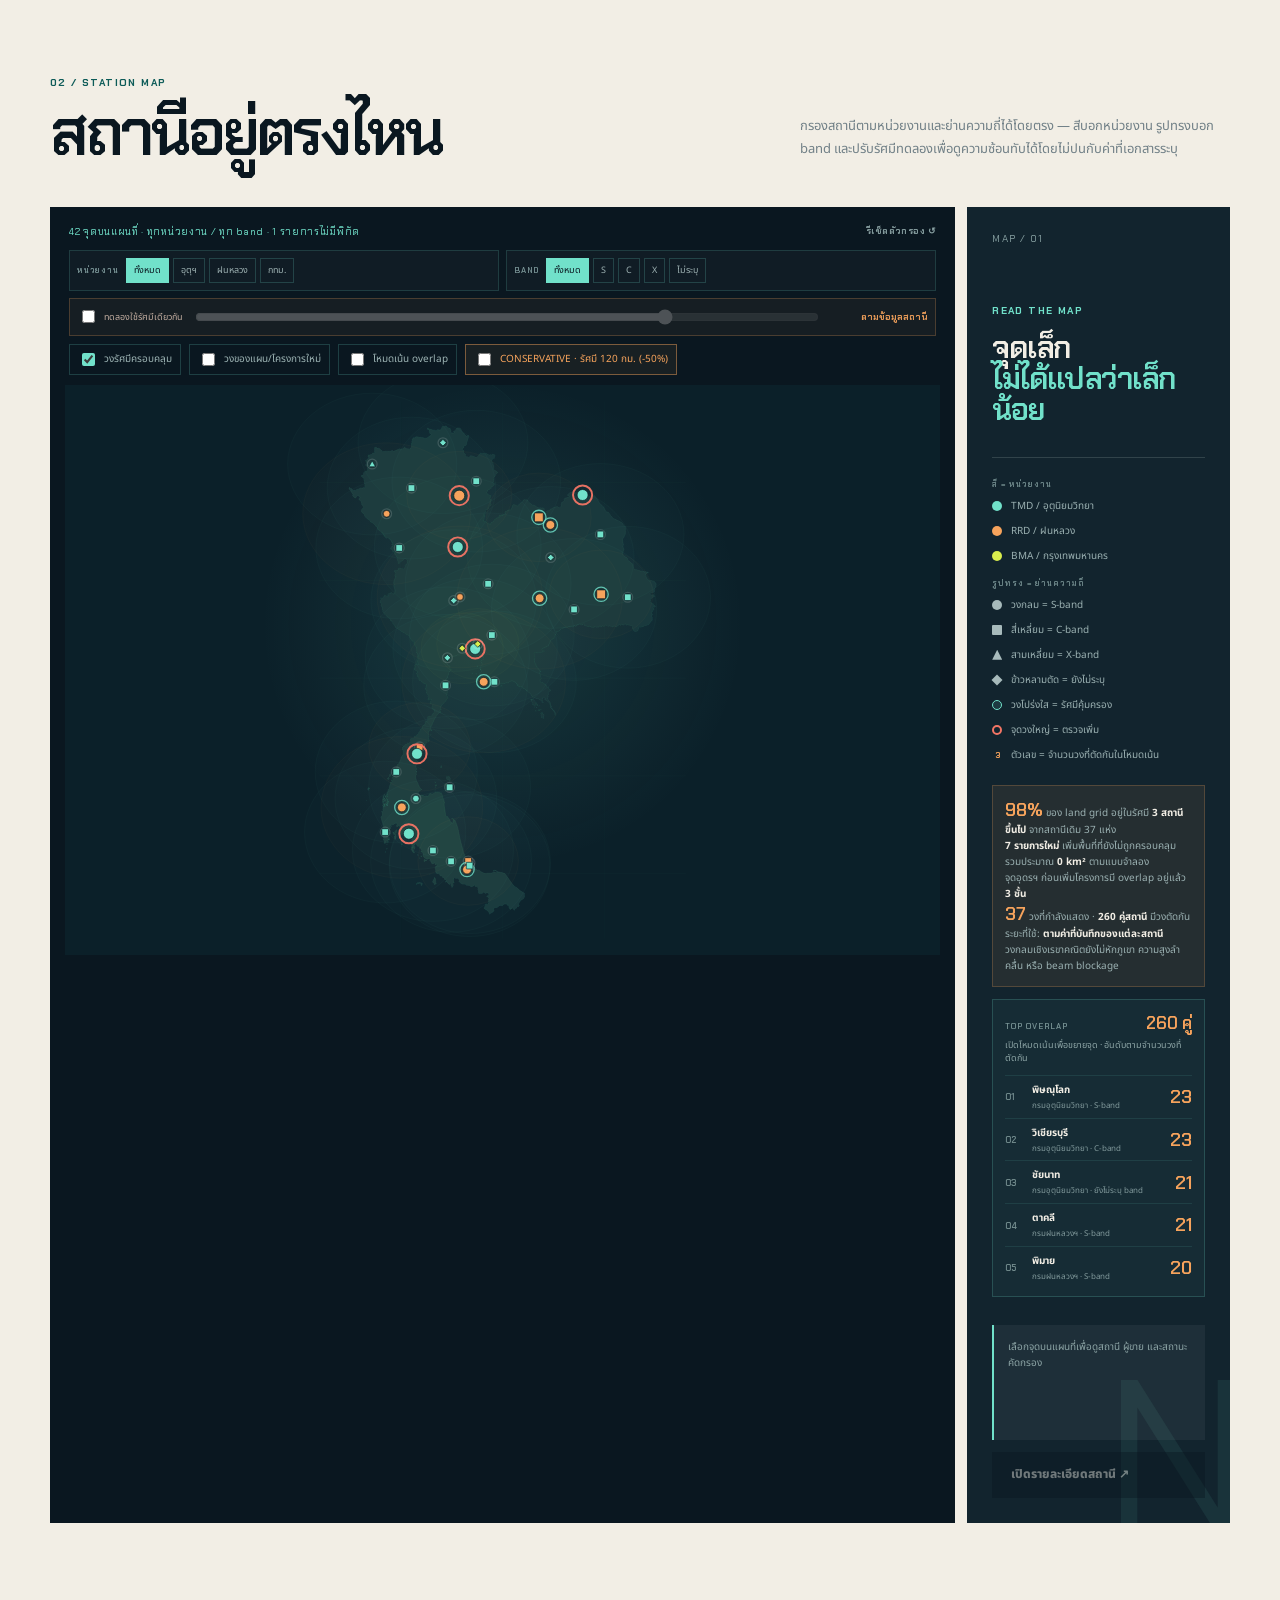
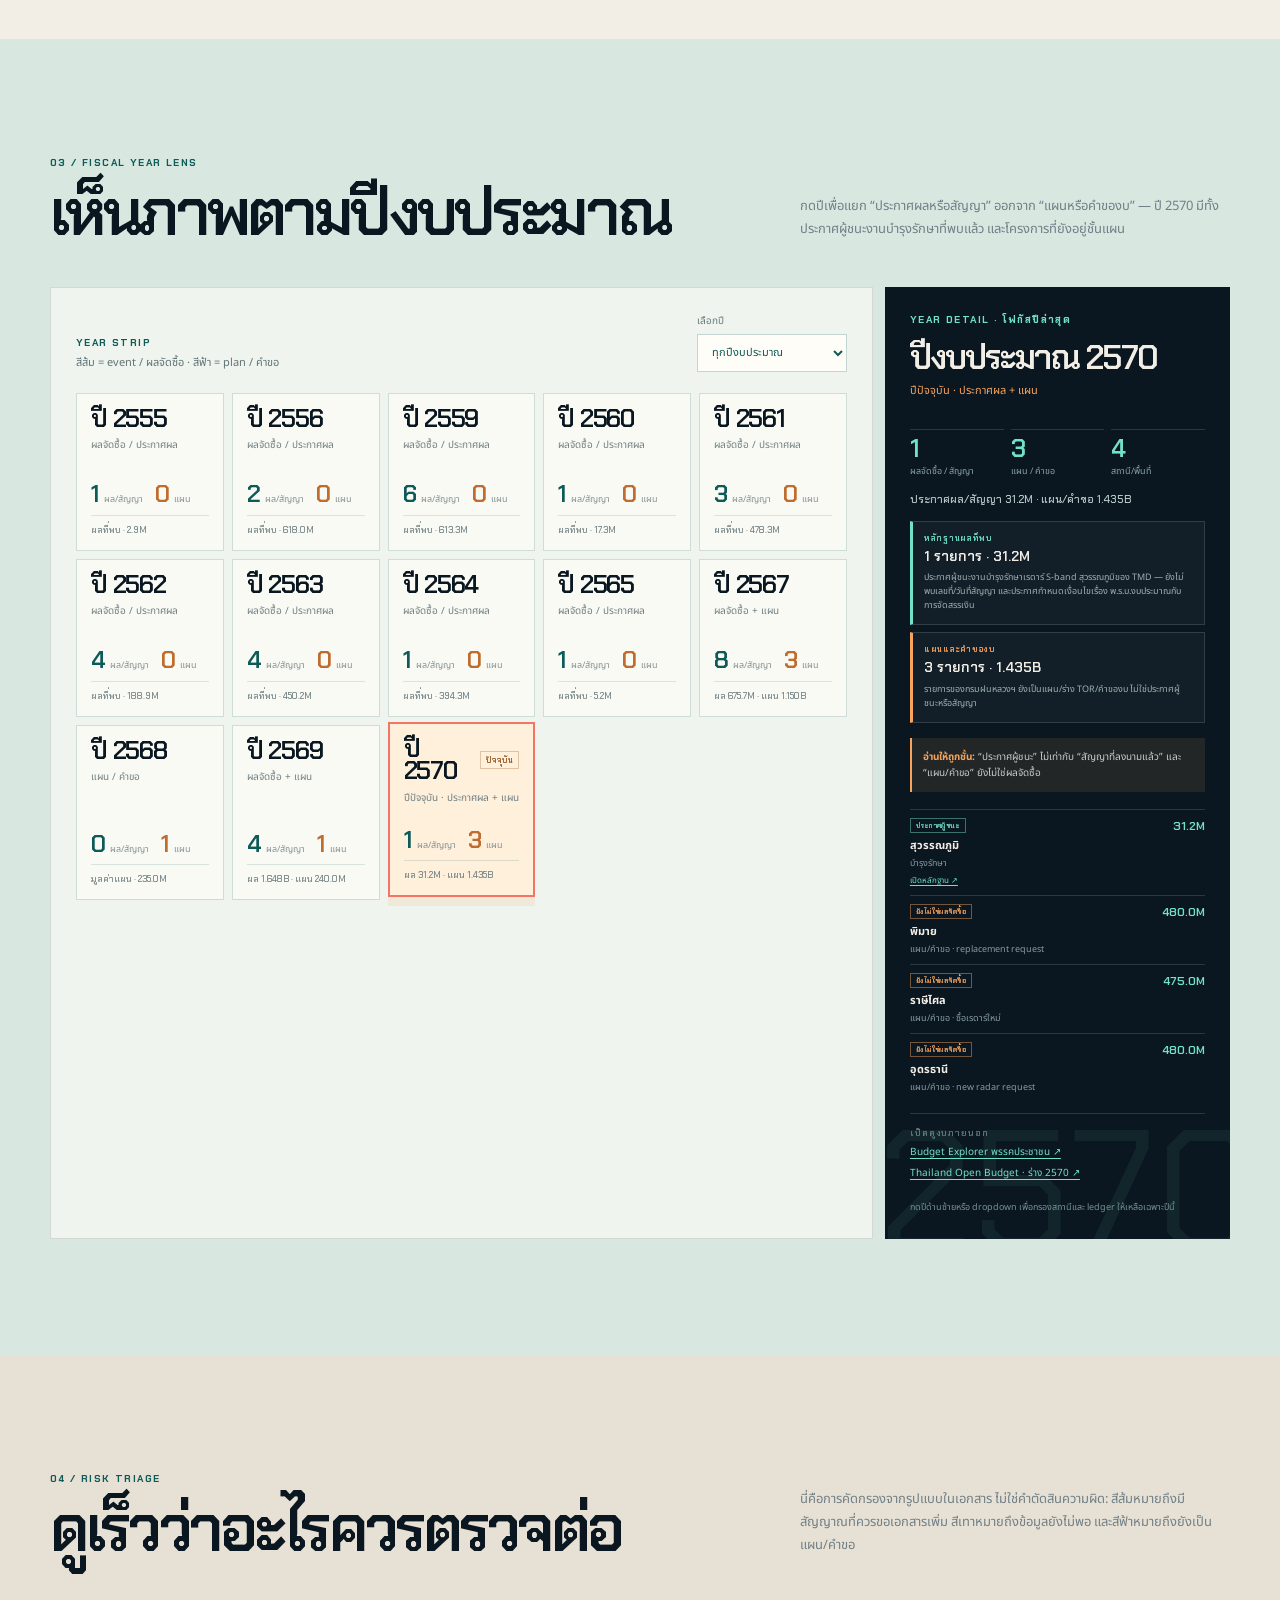
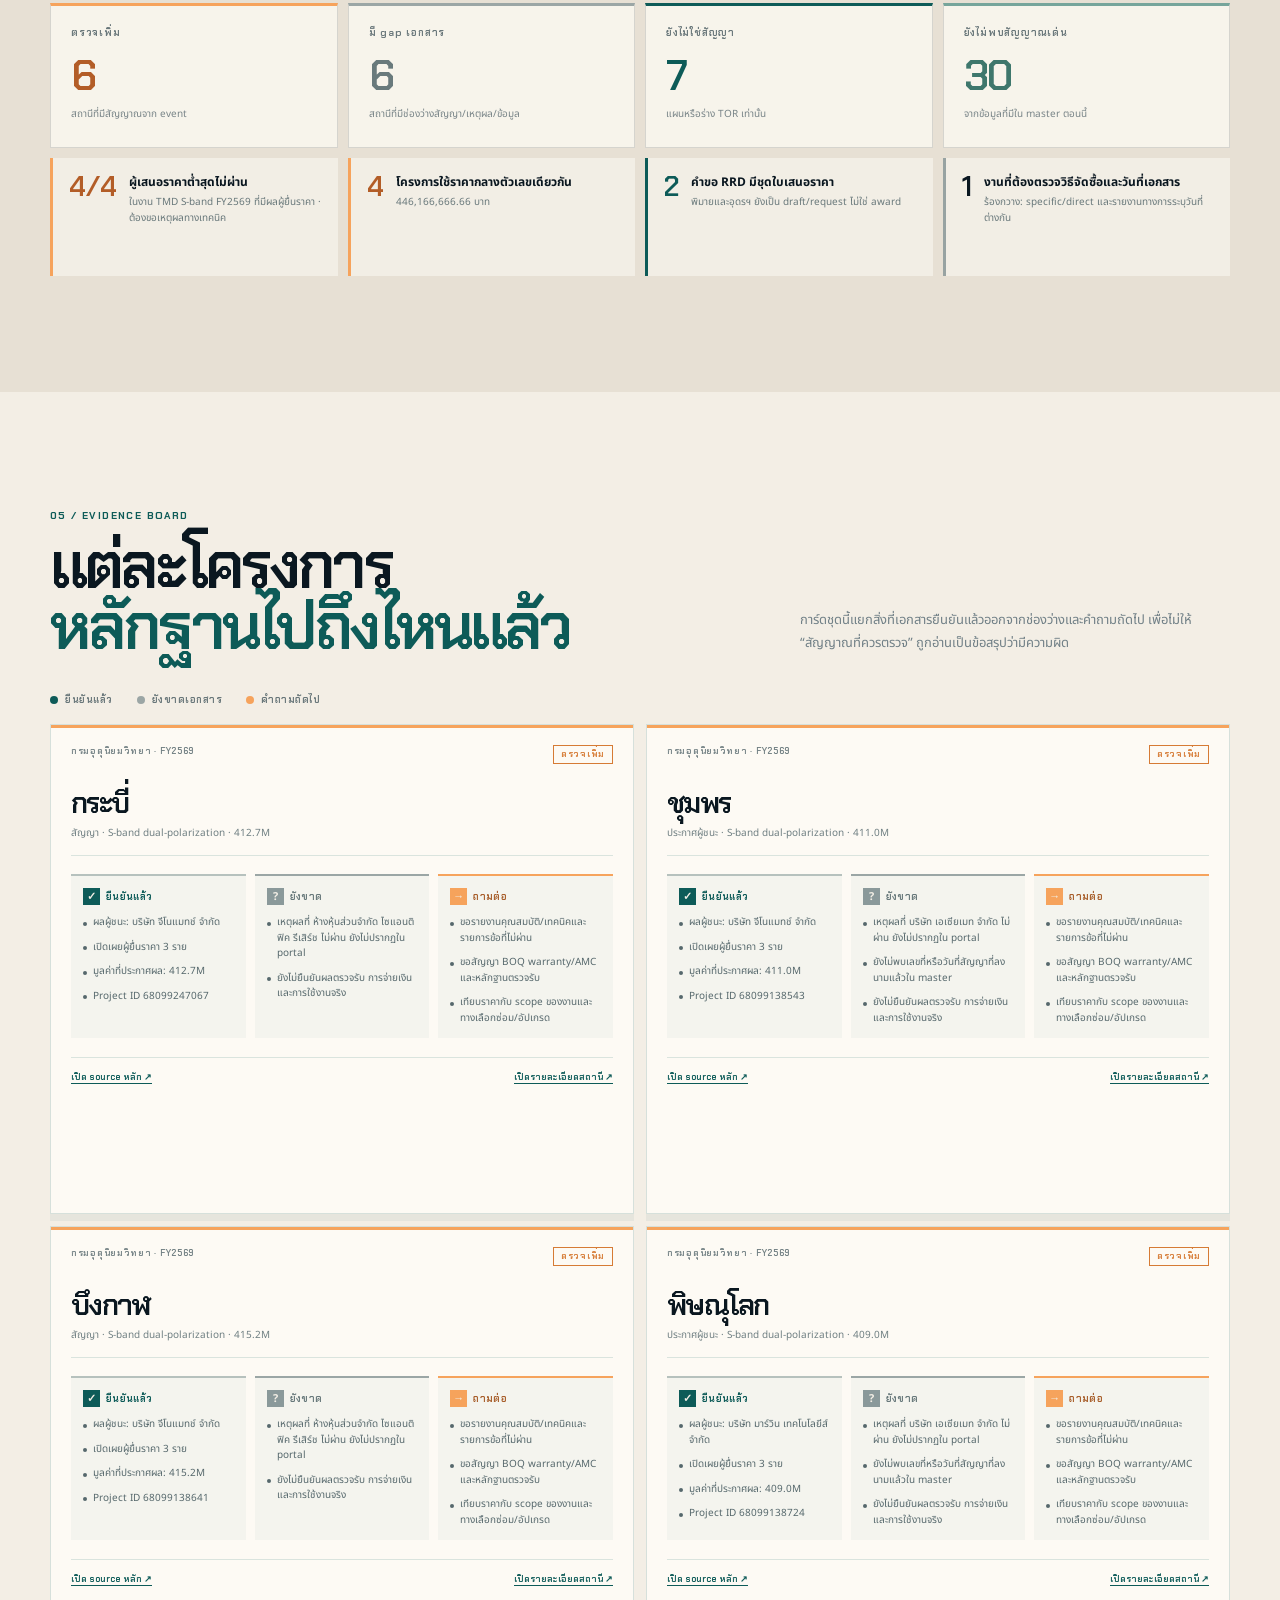
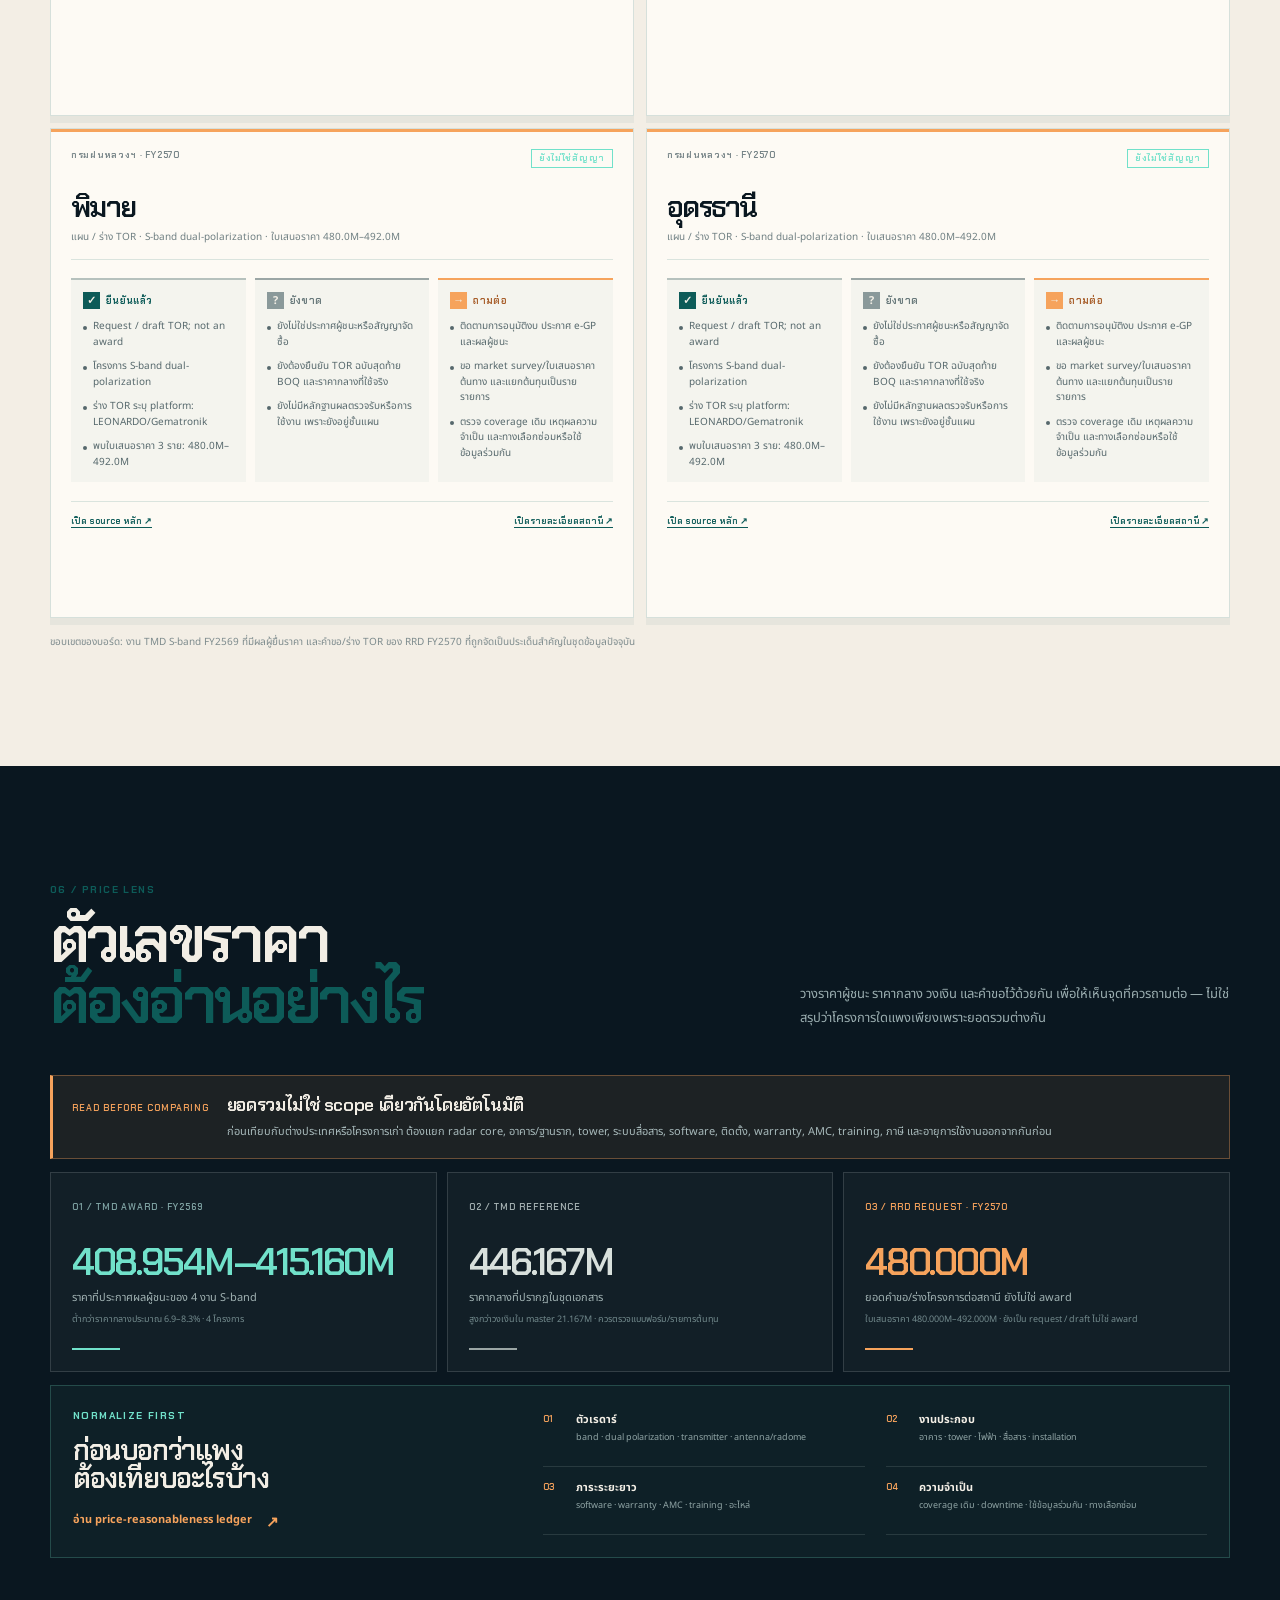
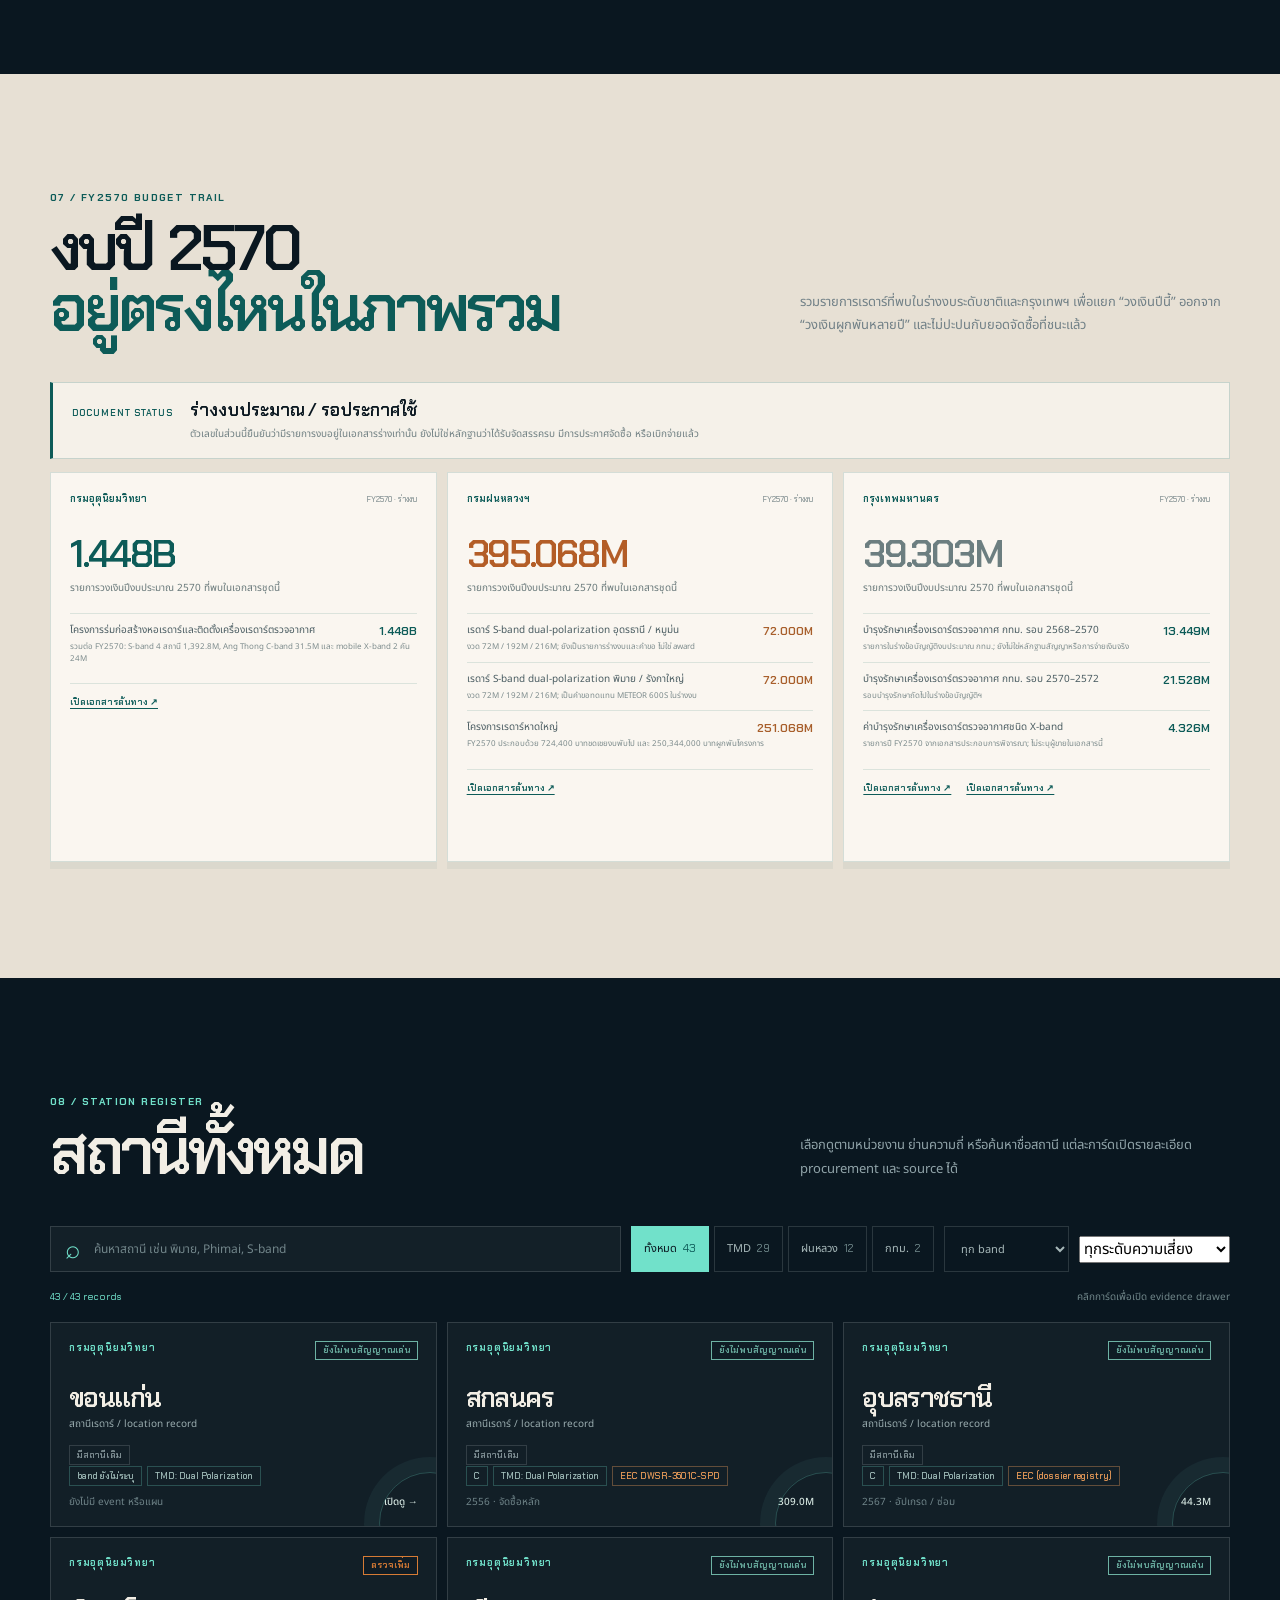
==== commit 91774a95: "Add FY2570 budget trail" ====
--- a/index.html
+++ b/index.html
@@ -9,7 +9,7 @@
     <link rel="preconnect" href="https://fonts.googleapis.com" />
     <link rel="preconnect" href="https://fonts.gstatic.com" crossorigin />
     <link href="https://fonts.googleapis.com/css2?family=Chakra+Petch:wght@400;500;600;700&family=Noto+Sans+Thai:wght@400;500;600;700;800&display=swap" rel="stylesheet" />
-    <link rel="stylesheet" href="site/style.css?v=price-lens-20260922-1" />
+    <link rel="stylesheet" href="site/style.css?v=budget-trail-20260923-1" />
   </head>
   <body>
     <div class="ambient ambient-one" aria-hidden="true"></div>
@@ -29,6 +29,7 @@
         <a href="#triage">คัดกรองความเสี่ยง</a>
         <a href="#evidence-board">บอร์ดหลักฐาน</a>
         <a href="#price-lens">มุมมองราคา</a>
+        <a href="#budget-trail">งบปี 2570</a>
         <a href="#stations">สถานี</a>
         <a href="#procurement">จัดซื้อ</a>
         <a href="#politics">รัฐบาล / พรรค</a>
@@ -371,10 +372,21 @@
         </div>
       </section>
 
+      <section id="budget-trail" class="section budget-trail-section">
+        <div class="shell">
+          <div class="section-heading reveal">
+            <div><p class="eyebrow">07 / FY2570 BUDGET TRAIL</p><h2>งบปี 2570<br /><em>อยู่ตรงไหนในภาพรวม</em></h2></div>
+            <p class="section-intro">รวมรายการเรดาร์ที่พบในร่างงบระดับชาติและกรุงเทพฯ เพื่อแยก “วงเงินปีนี้” ออกจาก “วงเงินผูกพันหลายปี” และไม่ปะปนกับยอดจัดซื้อที่ชนะแล้ว</p>
+          </div>
+          <div class="budget-trail-status reveal"><span>DOCUMENT STATUS</span><strong>ร่างงบประมาณ / รอประกาศใช้</strong><p>ตัวเลขในส่วนนี้ยืนยันว่ามีรายการงบอยู่ในเอกสารร่างเท่านั้น ยังไม่ใช่หลักฐานว่าได้รับจัดสรรครบ มีการประกาศจัดซื้อ หรือเบิกจ่ายแล้ว</p></div>
+          <div id="budget-trail-grid" class="budget-trail-grid reveal"><div class="empty-state">กำลังรวมรายการงบ…</div></div>
+        </div>
+      </section>
+
       <section id="stations" class="section section-dark">
         <div class="shell">
           <div class="section-heading reveal">
-            <div><p class="eyebrow">07 / STATION REGISTER</p><h2>สถานีทั้งหมด</h2></div>
+            <div><p class="eyebrow">08 / STATION REGISTER</p><h2>สถานีทั้งหมด</h2></div>
             <p class="section-intro">เลือกดูตามหน่วยงาน ย่านความถี่ หรือค้นหาชื่อสถานี แต่ละการ์ดเปิดรายละเอียด procurement และ source ได้</p>
           </div>
           <div class="station-toolbar reveal">
@@ -407,7 +419,7 @@
 
       <section id="procurement" class="section shell">
         <div class="section-heading reveal">
-          <div><p class="eyebrow">08 / PROCUREMENT LEDGER</p><h2>ใครขาย ใครชนะ ใครเสนอราคา</h2></div>
+          <div><p class="eyebrow">09 / PROCUREMENT LEDGER</p><h2>ใครขาย ใครชนะ ใครเสนอราคา</h2></div>
           <p class="section-intro">อ่าน event แบบแยกชั้น: seller/winner คือผู้ได้รับเลือก, bidders คือรายชื่อผู้ยื่นราคาที่เอกสารเปิดเผย, ส่วนเลขสัญญาที่ไม่พบจะไม่ถูกเติมขึ้นเอง</p>
         </div>
         <div class="procurement-layout">
@@ -433,7 +445,7 @@
       <section id="politics" class="section political-section">
         <div class="shell">
           <div class="section-heading reveal">
-            <div><p class="eyebrow">09 / POLITICAL CONTEXT</p><h2>โครงการนี้เกิดในช่วงรัฐบาลไหน</h2></div>
+            <div><p class="eyebrow">10 / POLITICAL CONTEXT</p><h2>โครงการนี้เกิดในช่วงรัฐบาลไหน</h2></div>
             <p class="section-intro">ผูกปีสัญญา/ปีงบประมาณกับรัฐบาล พรรคแกนนำ และรัฐมนตรีของหน่วยงาน เพื่ออ่านบริบทเวลาให้ครบ — ไม่ใช่การกล่าวหาว่าผู้ดำรงตำแหน่งมีส่วนในสัญญา</p>
           </div>
           <div id="government-timeline" class="government-timeline"><div class="loading-line"></div></div>
@@ -443,7 +455,7 @@
 
       <section id="method" class="section section-paper">
         <div class="shell method-grid">
-          <div class="method-copy reveal"><p class="eyebrow">10 / HOW TO READ</p><h2>หลักฐานมีชั้นของมัน</h2><p>เว็บไซต์นี้ไม่ได้รวมทุกอย่างเป็น “ข้อเท็จจริงระดับเดียวกัน” แต่ติดตาม provenance ในทุก field เพื่อให้แยกสิ่งที่ประกาศทางการ สิ่งที่มาจาก dossier และสิ่งที่ยังไม่พบเอกสารได้</p><a class="button button-dark" href="README.md">อ่านวิธีทำงานของชุดข้อมูล <span>↗</span></a></div>
+          <div class="method-copy reveal"><p class="eyebrow">11 / HOW TO READ</p><h2>หลักฐานมีชั้นของมัน</h2><p>เว็บไซต์นี้ไม่ได้รวมทุกอย่างเป็น “ข้อเท็จจริงระดับเดียวกัน” แต่ติดตาม provenance ในทุก field เพื่อให้แยกสิ่งที่ประกาศทางการ สิ่งที่มาจาก dossier และสิ่งที่ยังไม่พบเอกสารได้</p><a class="button button-dark" href="README.md">อ่านวิธีทำงานของชุดข้อมูล <span>↗</span></a></div>
           <div class="method-stack reveal">
             <div class="method-step"><span>01</span><div><b>Verified</b><p>เอกสาร/portal ของหน่วยงานรองรับโดยตรง</p></div><i>●</i></div>
             <div class="method-step"><span>02</span><div><b>Reported</b><p>รายงานหรือ dossier ระบุไว้ แต่ยังต้องหา as-built</p></div><i>◐</i></div>
@@ -453,7 +465,7 @@
       </section>
 
       <section id="sources" class="section shell sources-section">
-        <div class="section-heading reveal"><div><p class="eyebrow">11 / SOURCE ROOM</p><h2>ประตูไปยังหลักฐาน</h2></div><p class="section-intro">ไฟล์ต้นทางทั้งหมดอยู่ใน repository เดียวกัน พร้อมลิงก์ไปยัง portal ที่ใช้ตรวจสอบ</p></div>
+        <div class="section-heading reveal"><div><p class="eyebrow">12 / SOURCE ROOM</p><h2>ประตูไปยังหลักฐาน</h2></div><p class="section-intro">ไฟล์ต้นทางทั้งหมดอยู่ใน repository เดียวกัน พร้อมลิงก์ไปยัง portal ที่ใช้ตรวจสอบ</p></div>
         <div class="source-grid reveal">
           <a class="source-card" href="station_master.md"><span class="source-number">01</span><div><b>Station master</b><p>ตารางสถานี 43 records พร้อม band, OEM, status และ event</p></div><span class="source-arrow">↗</span></a>
           <a class="source-card" href="data/radar_station_master.json"><span class="source-number">02</span><div><b>Machine-readable JSON</b><p>field-level provenance และ contract/bidder ledger</p></div><span class="source-arrow">↗</span></a>
@@ -475,6 +487,6 @@
       <div id="dialog-content"></div>
     </dialog>
 
-    <script src="site/app.js?v=price-lens-20260922-1" type="module"></script>
+    <script src="site/app.js?v=budget-trail-20260923-1" type="module"></script>
   </body>
 </html>
--- a/site/style.css
+++ b/site/style.css
@@ -224,6 +224,18 @@
 .price-normalize-grid li { counter-increment: normalize; position: relative; padding: 3px 0 3px 33px; border-bottom: 1px solid rgba(224,241,235,.12); }
 .price-normalize-grid li::before { content: "0" counter(normalize); position: absolute; top: 5px; left: 0; color: var(--orange); font: 600 9px var(--display); }
 .price-normalize-grid li b { display: block; color: var(--paper); font-size: 11px; }.price-normalize-grid li span { display: block; margin-top: 3px; color: #90a5a5; font-size: 9px; line-height: 1.5; }
+
+/* FY2570 budget trail */
+.budget-trail-section { background: #e7e0d4; }
+.budget-trail-status { display: grid; grid-template-columns: auto 1fr; gap: 7px 17px; align-items: baseline; margin-bottom: 13px; padding: 16px 19px; border: 1px solid rgba(13,91,88,.2); border-left: 3px solid var(--teal-dark); background: rgba(255,253,248,.58); }
+.budget-trail-status span { color: var(--teal-dark); font: 600 9px var(--display); letter-spacing: .11em; }.budget-trail-status strong { color: var(--ink); font: 600 17px var(--display); }.budget-trail-status p { grid-column: 2; margin: -2px 0 0; color: #6f7f82; font-size: 10px; line-height: 1.6; }
+.budget-trail-grid { display: grid; grid-template-columns: repeat(3, 1fr); gap: 10px; }
+.budget-trail-card { min-height: 390px; padding: 19px; border: 1px solid rgba(13,91,88,.16); background: rgba(255,253,248,.78); box-shadow: 0 7px 0 rgba(13,91,88,.05); }
+.budget-trail-card-top { display: flex; justify-content: space-between; align-items: baseline; gap: 9px; color: var(--teal-dark); font: 600 10px var(--display); }.budget-trail-card-top i { color: #879395; font: 500 8px var(--display); font-style: normal; }
+.budget-trail-total { display: block; margin-top: 32px; color: var(--teal-dark); font: 600 clamp(2rem, 3vw, 2.8rem)/.9 var(--display); letter-spacing: -.06em; }.budget-trail-rrd .budget-trail-total { color: #b35d27; }.budget-trail-bma .budget-trail-total { color: #6c7e80; }
+.budget-trail-card > p { margin: 9px 0 17px; color: #68787a; font-size: 10px; line-height: 1.5; }
+.budget-trail-card ul { display: grid; gap: 8px; margin: 0; padding: 0; list-style: none; }.budget-trail-card li { display: grid; grid-template-columns: 1fr auto; gap: 3px 9px; padding-top: 9px; border-top: 1px solid rgba(13,91,88,.13); }.budget-trail-card li span { color: #495b61; font-size: 10px; line-height: 1.45; }.budget-trail-card li strong { color: var(--teal-dark); font: 600 12px var(--display); white-space: nowrap; }.budget-trail-rrd li strong { color: #a85f2c; }.budget-trail-card li small { grid-column: 1 / -1; color: #7d8b8d; font-size: 8px; line-height: 1.45; }
+.budget-trail-sources { display: flex; flex-wrap: wrap; gap: 5px 15px; margin-top: 18px; padding-top: 12px; border-top: 1px solid rgba(13,91,88,.13); }.budget-trail-sources a { color: var(--teal-dark); font: 600 9px var(--display); text-decoration: underline; text-underline-offset: 3px; }.budget-trail-sources a:hover { color: var(--orange); }
 
 /* Evidence board */
 .evidence-board-section { background: #f3eee5; }
@@ -262,6 +274,8 @@
   .price-lens-grid { grid-template-columns: 1fr 1fr; }
   .price-lens-card:last-child { grid-column: 1 / -1; }
   .price-normalize-grid { grid-template-columns: 1fr; gap: 20px; }
+  .budget-trail-grid { grid-template-columns: 1fr 1fr; }
+  .budget-trail-card:last-child { grid-column: 1 / -1; }
   .evidence-board-grid { grid-template-columns: 1fr; }
   .station-toolbar { flex-wrap: wrap; }
   .station-toolbar .search-box { flex-basis: 100%; }
@@ -275,6 +289,8 @@
   .price-lens-grid { grid-template-columns: 1fr; }.price-lens-card:last-child { grid-column: auto; }
   .price-lens-card { min-height: 160px; }.price-lens-card strong { margin-top: 20px; font-size: 2.35rem; }
   .price-normalize-grid { padding: 17px; }.price-normalize-grid ol { grid-template-columns: 1fr; }
+  .budget-trail-status { display: block; }.budget-trail-status strong { display: block; margin-top: 7px; }.budget-trail-status p { margin-top: 8px; }
+  .budget-trail-grid { grid-template-columns: 1fr; }.budget-trail-card:last-child { grid-column: auto; }.budget-trail-card { min-height: 0; }
   .evidence-card { min-height: 0; padding: 16px; }
   .evidence-card-top { display: block; }
   .evidence-card-top .risk-chip { margin-top: 9px; }
